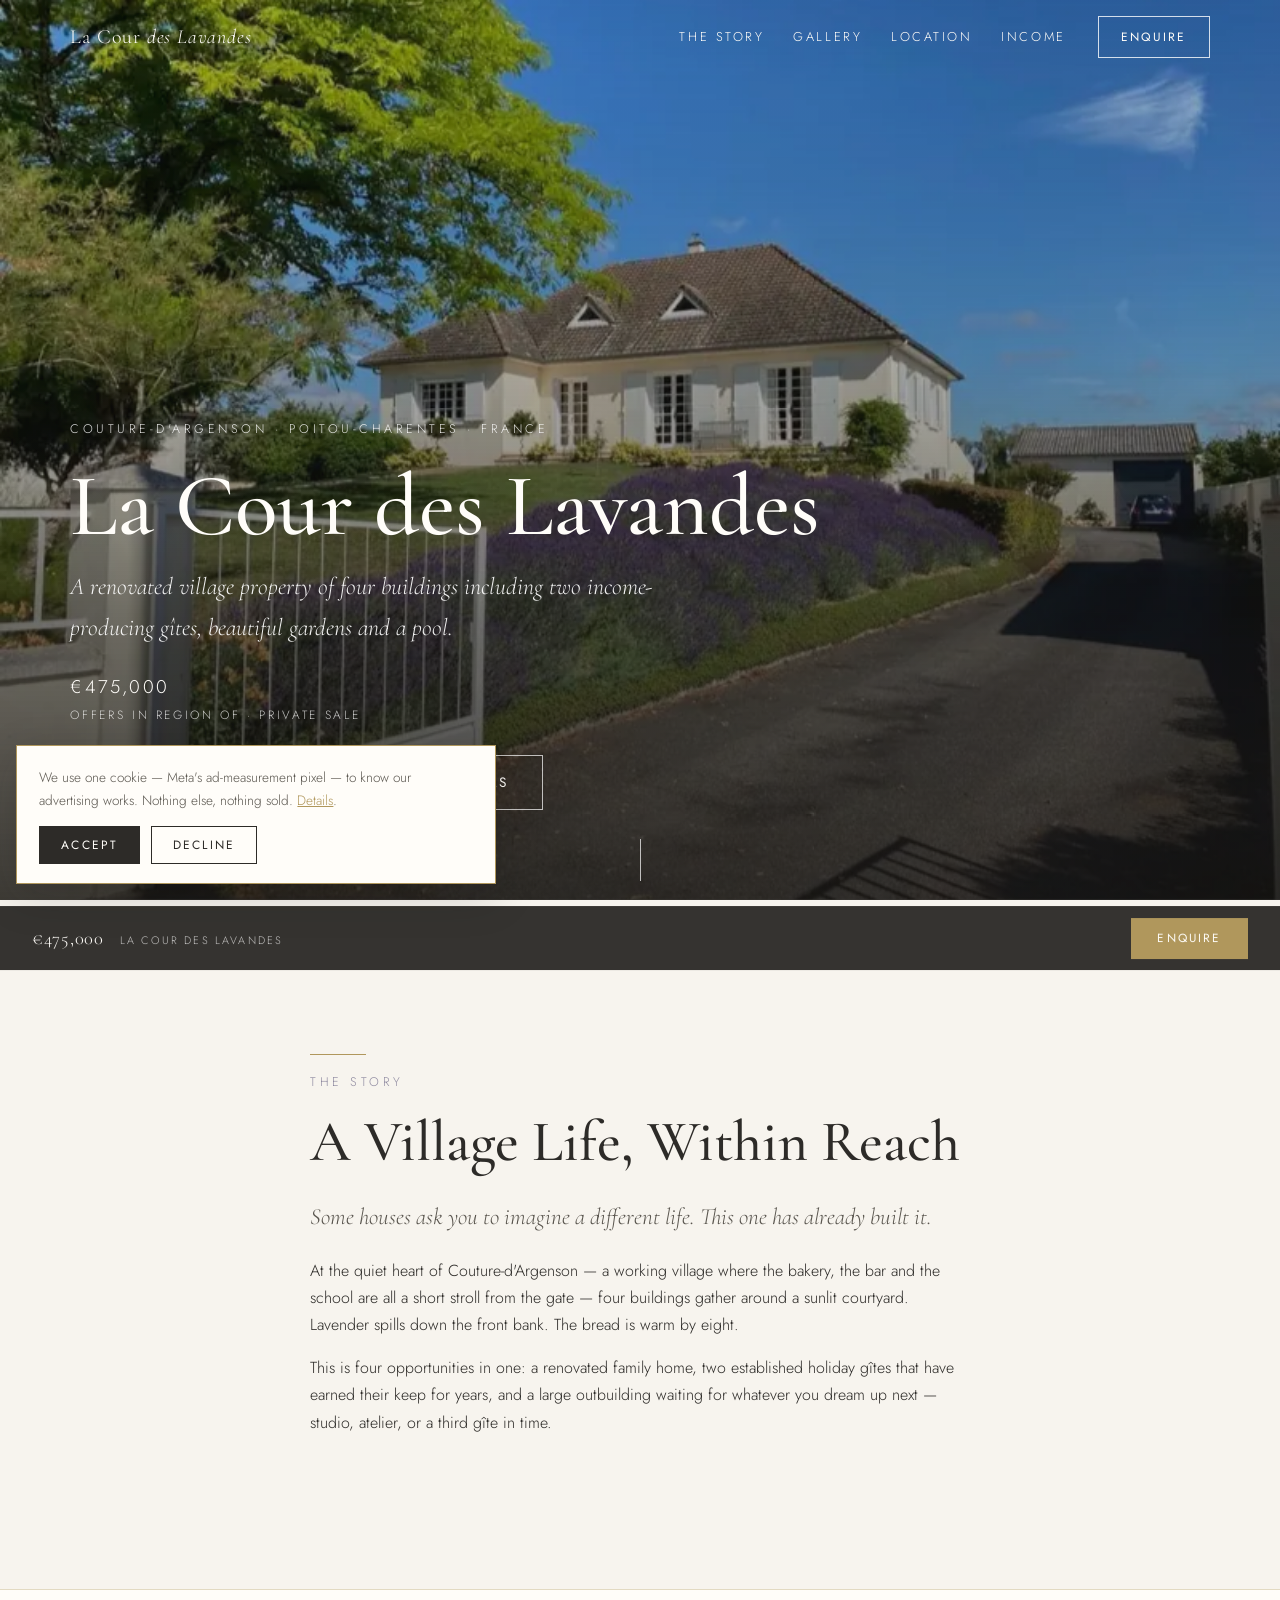
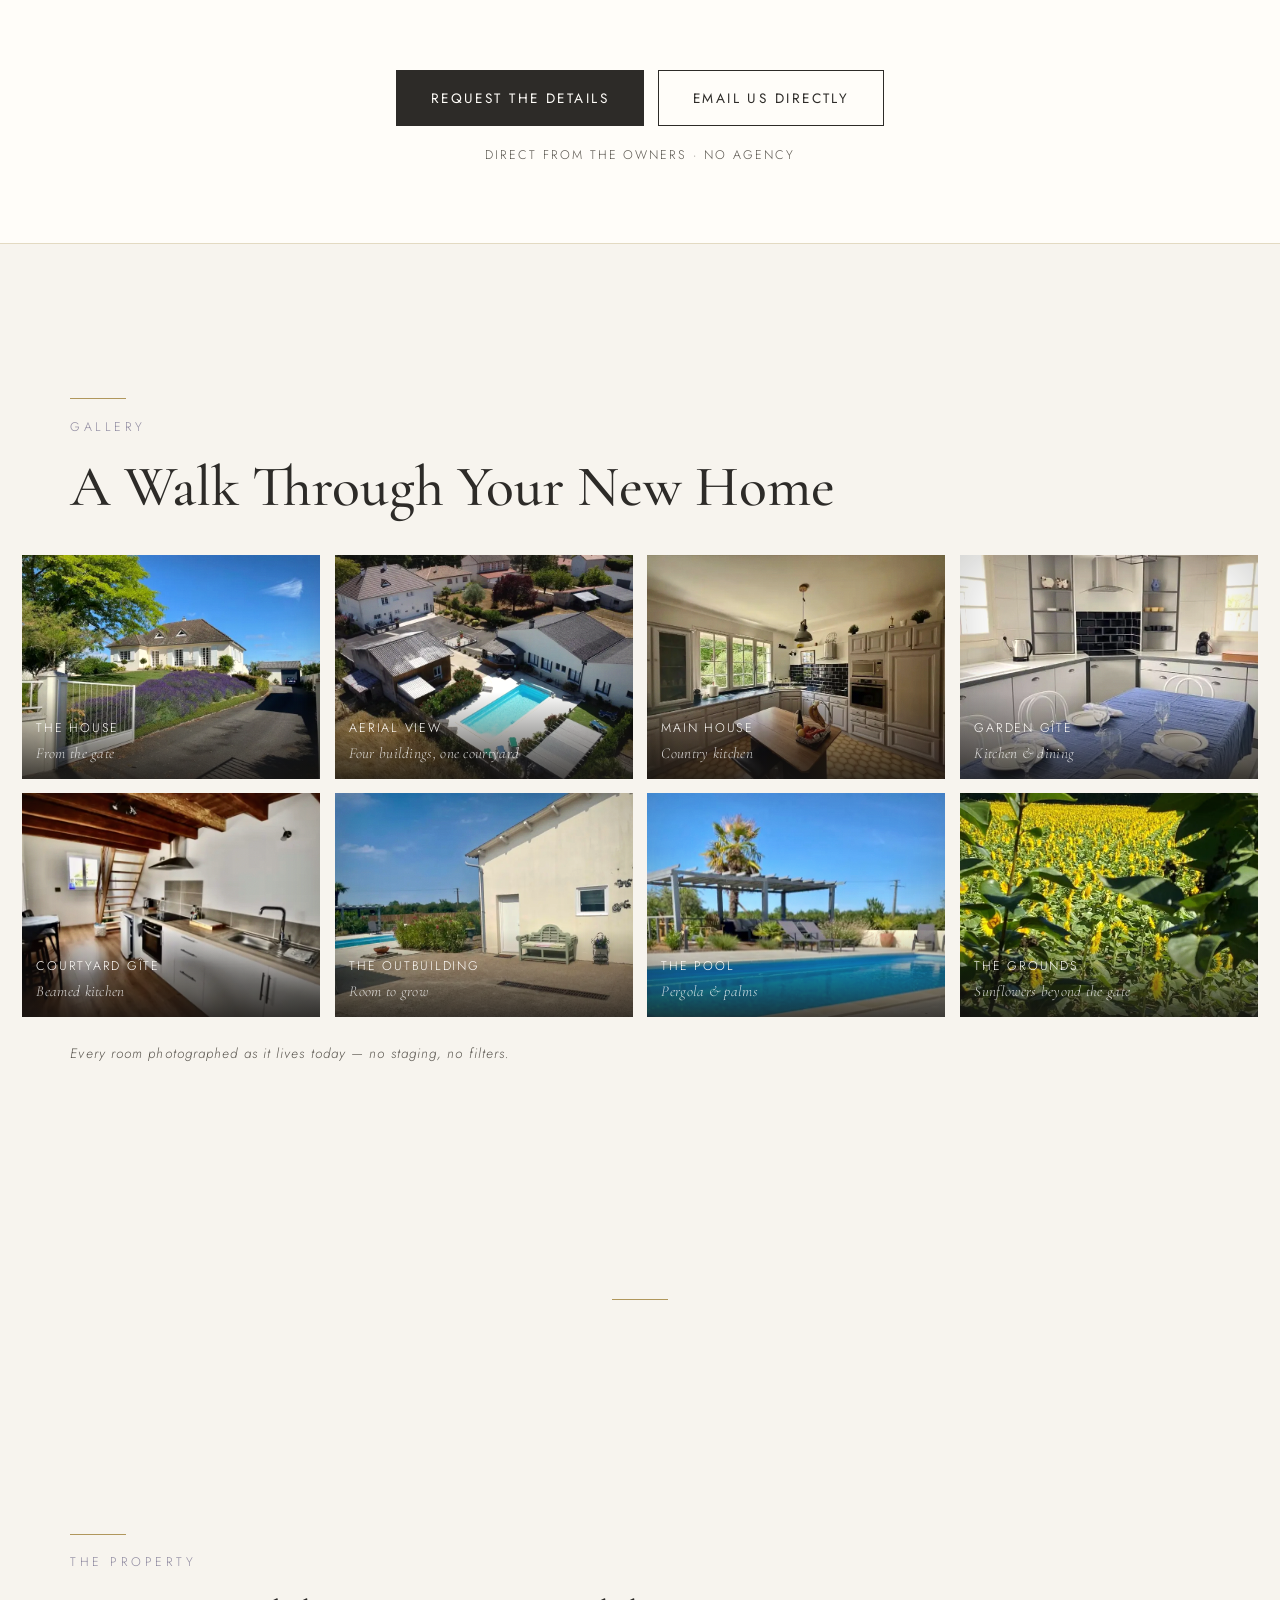
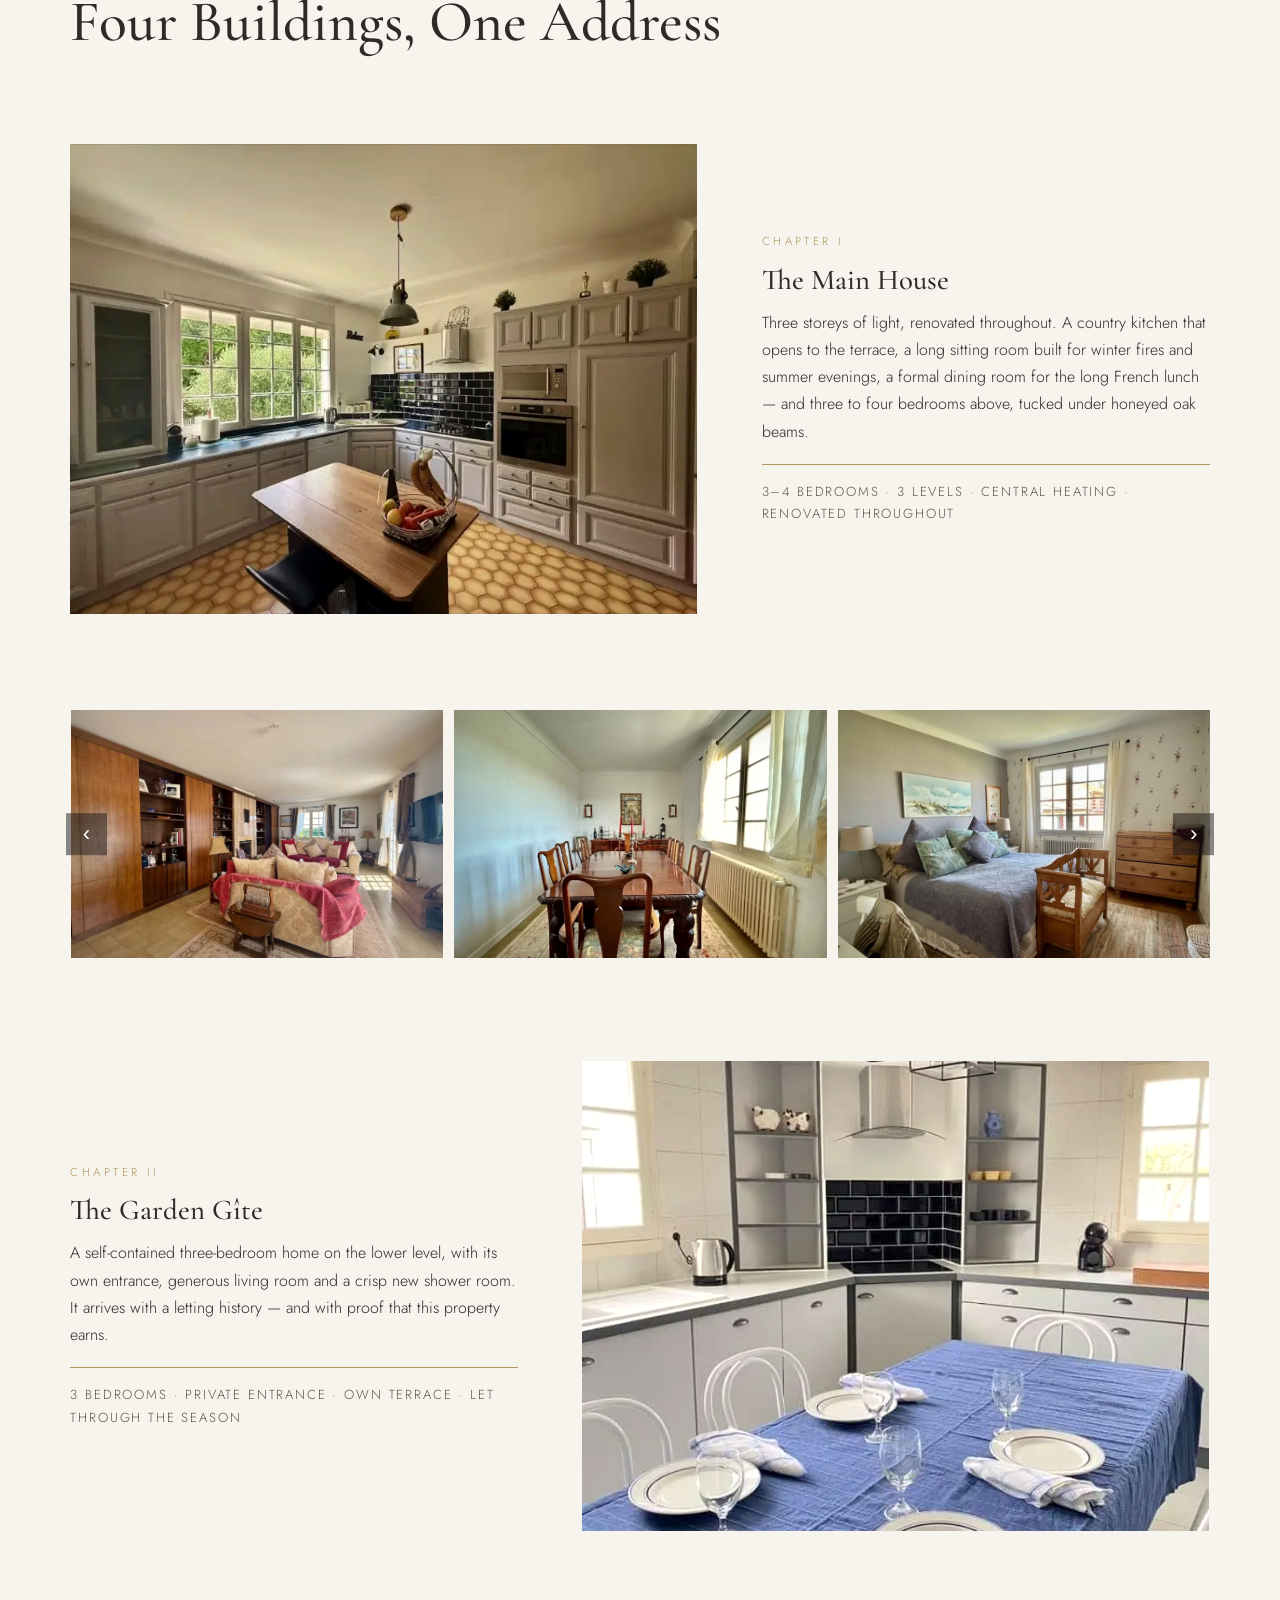
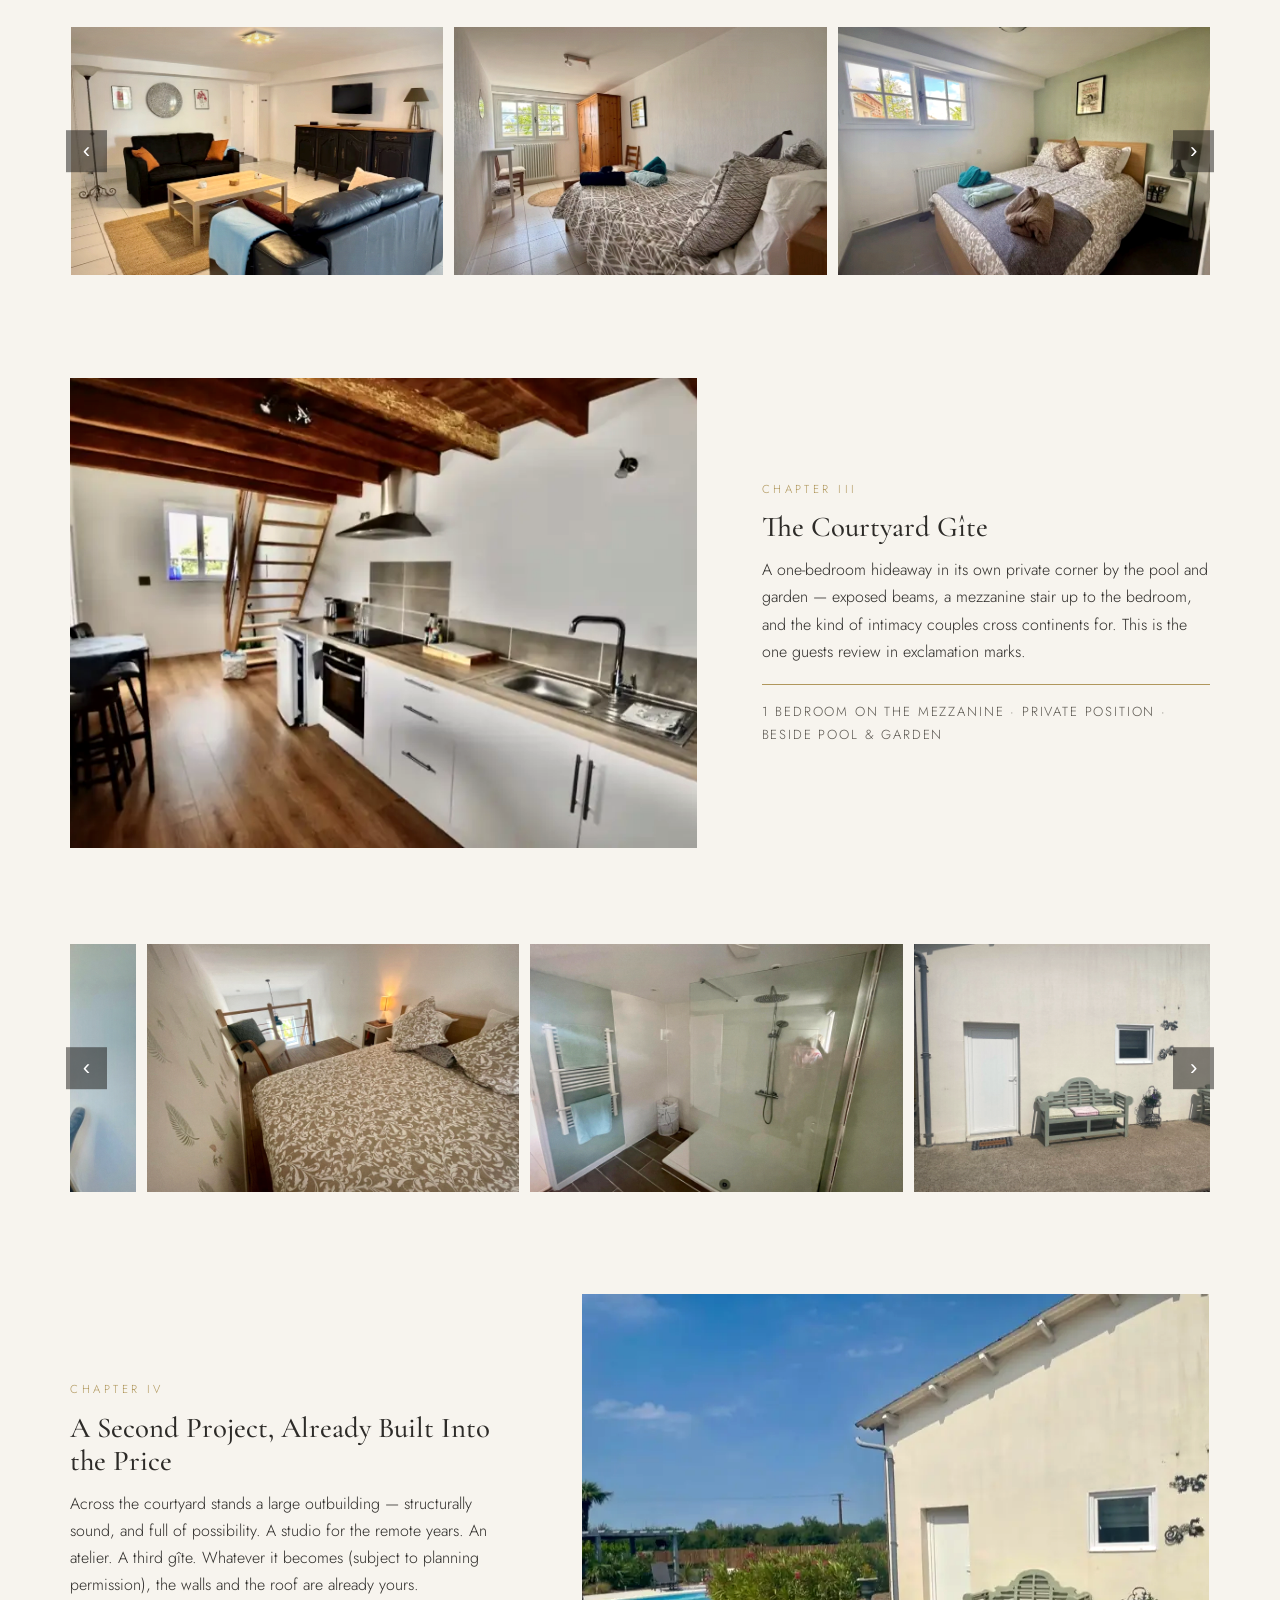
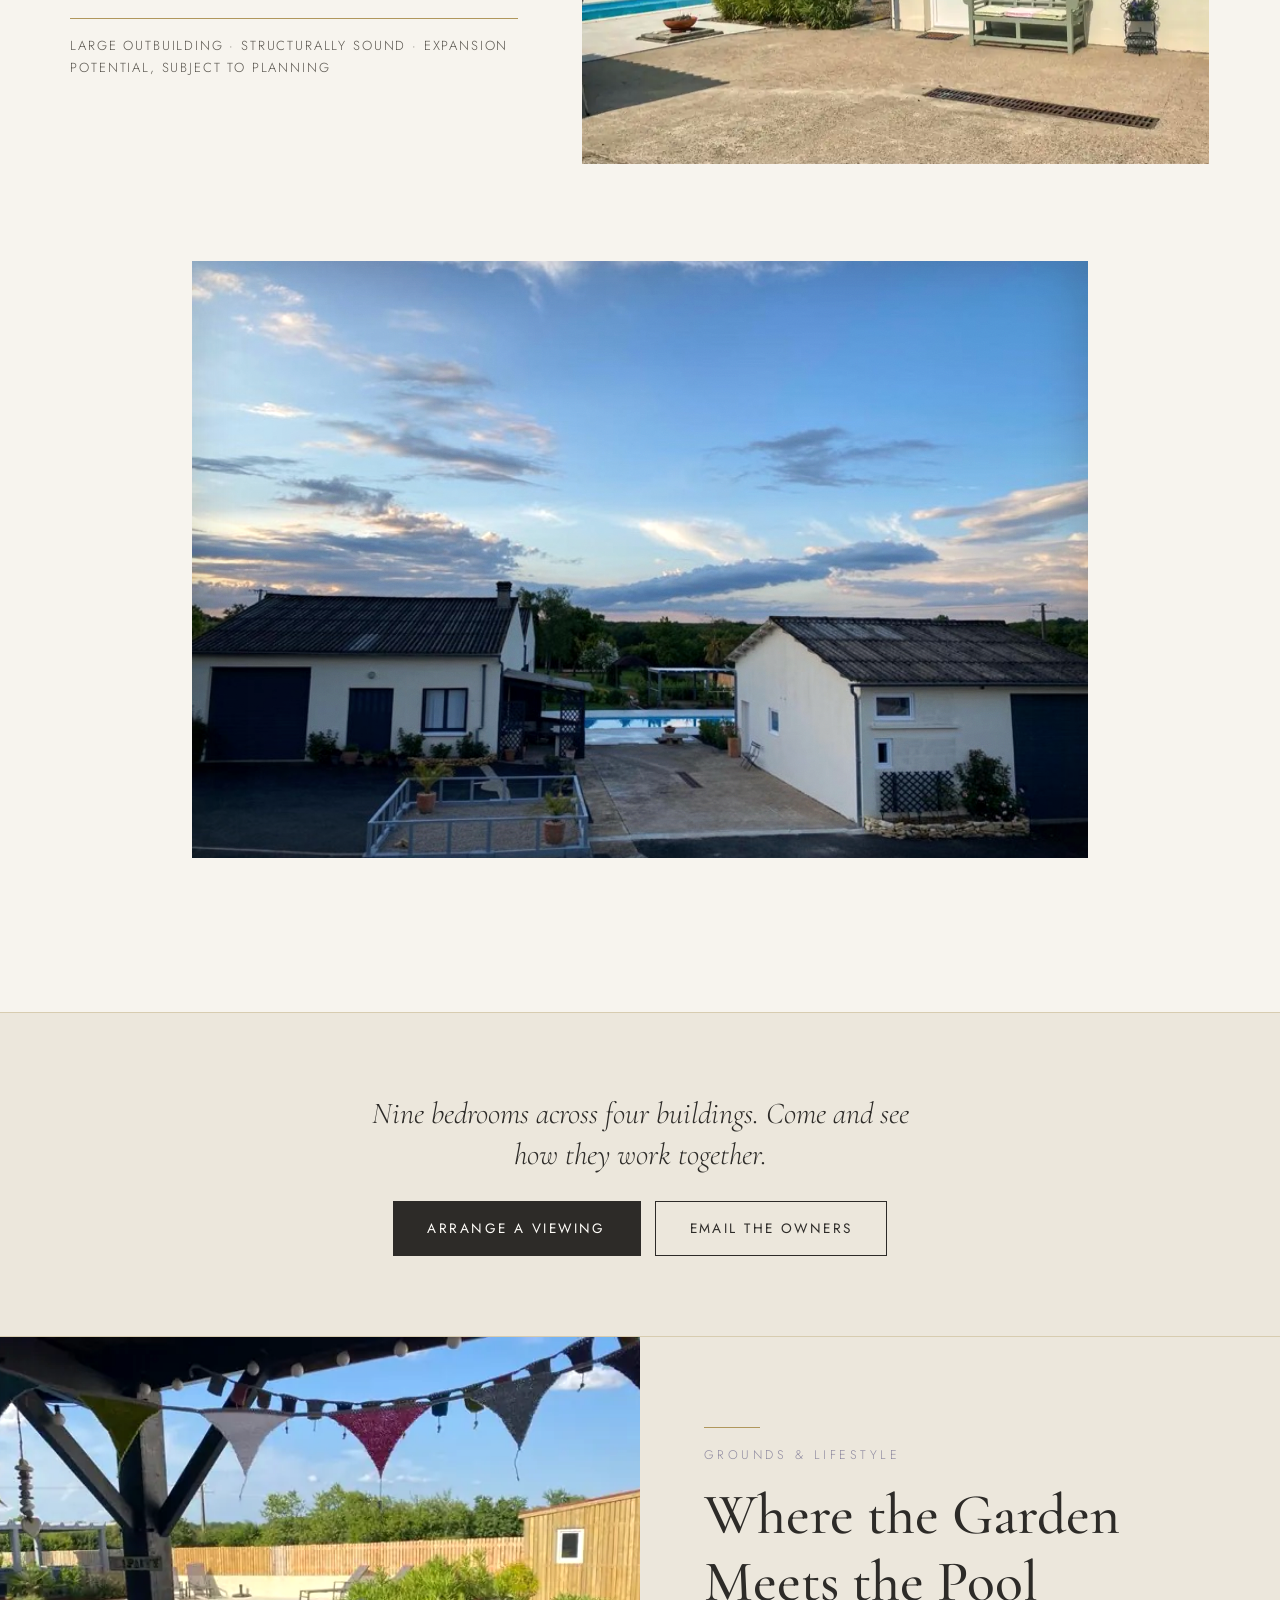
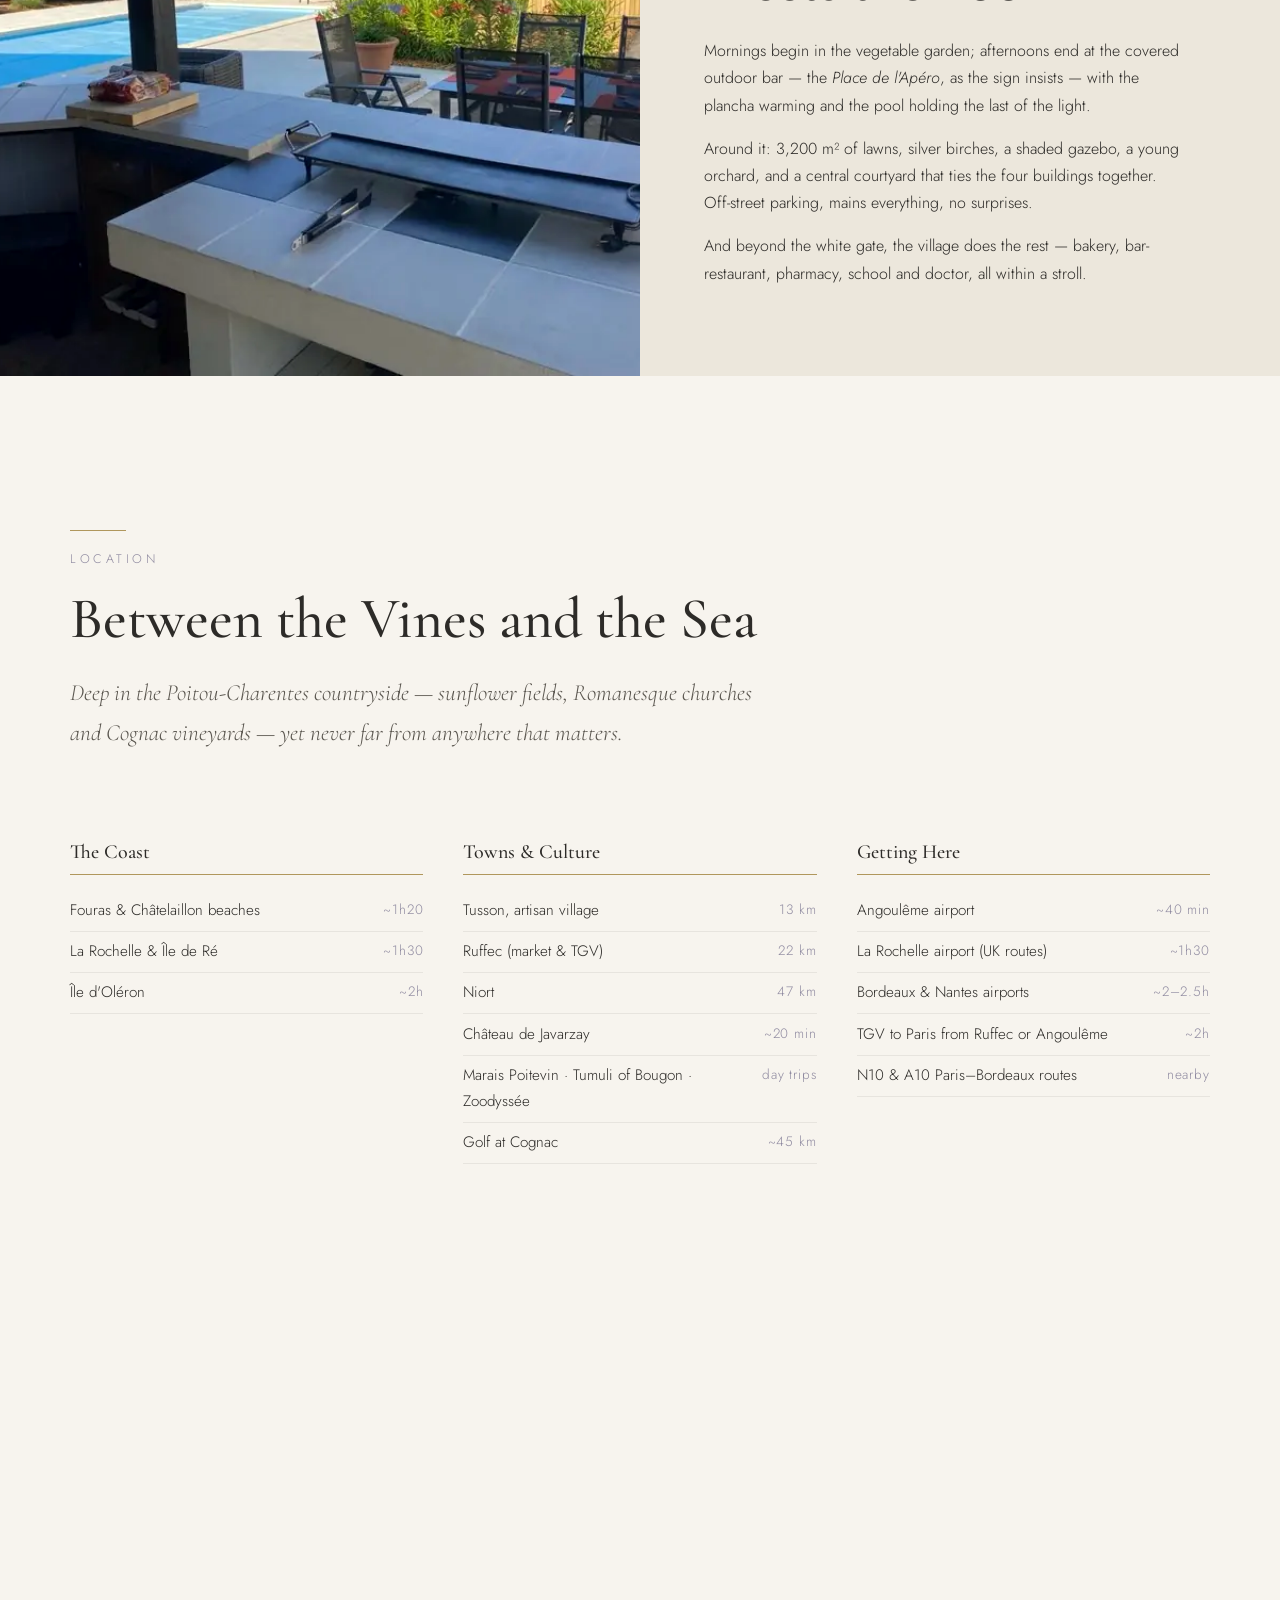
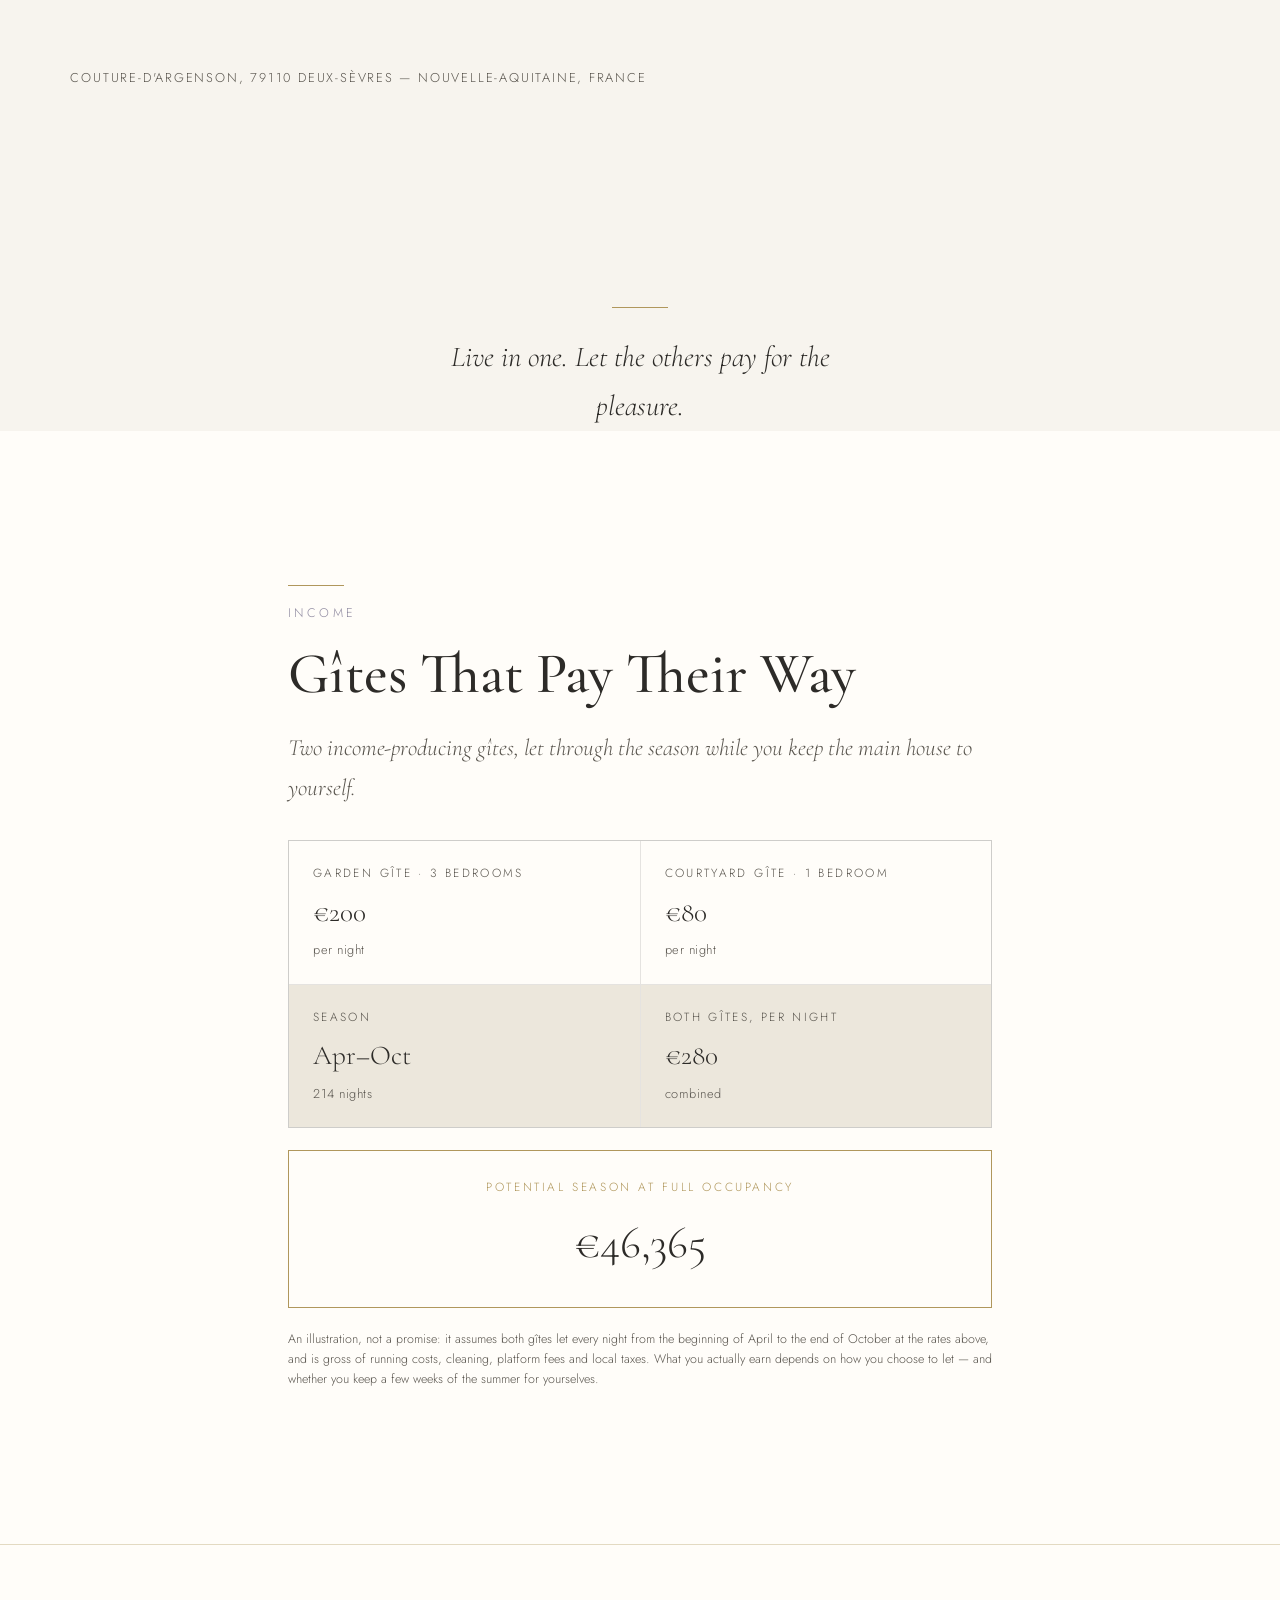
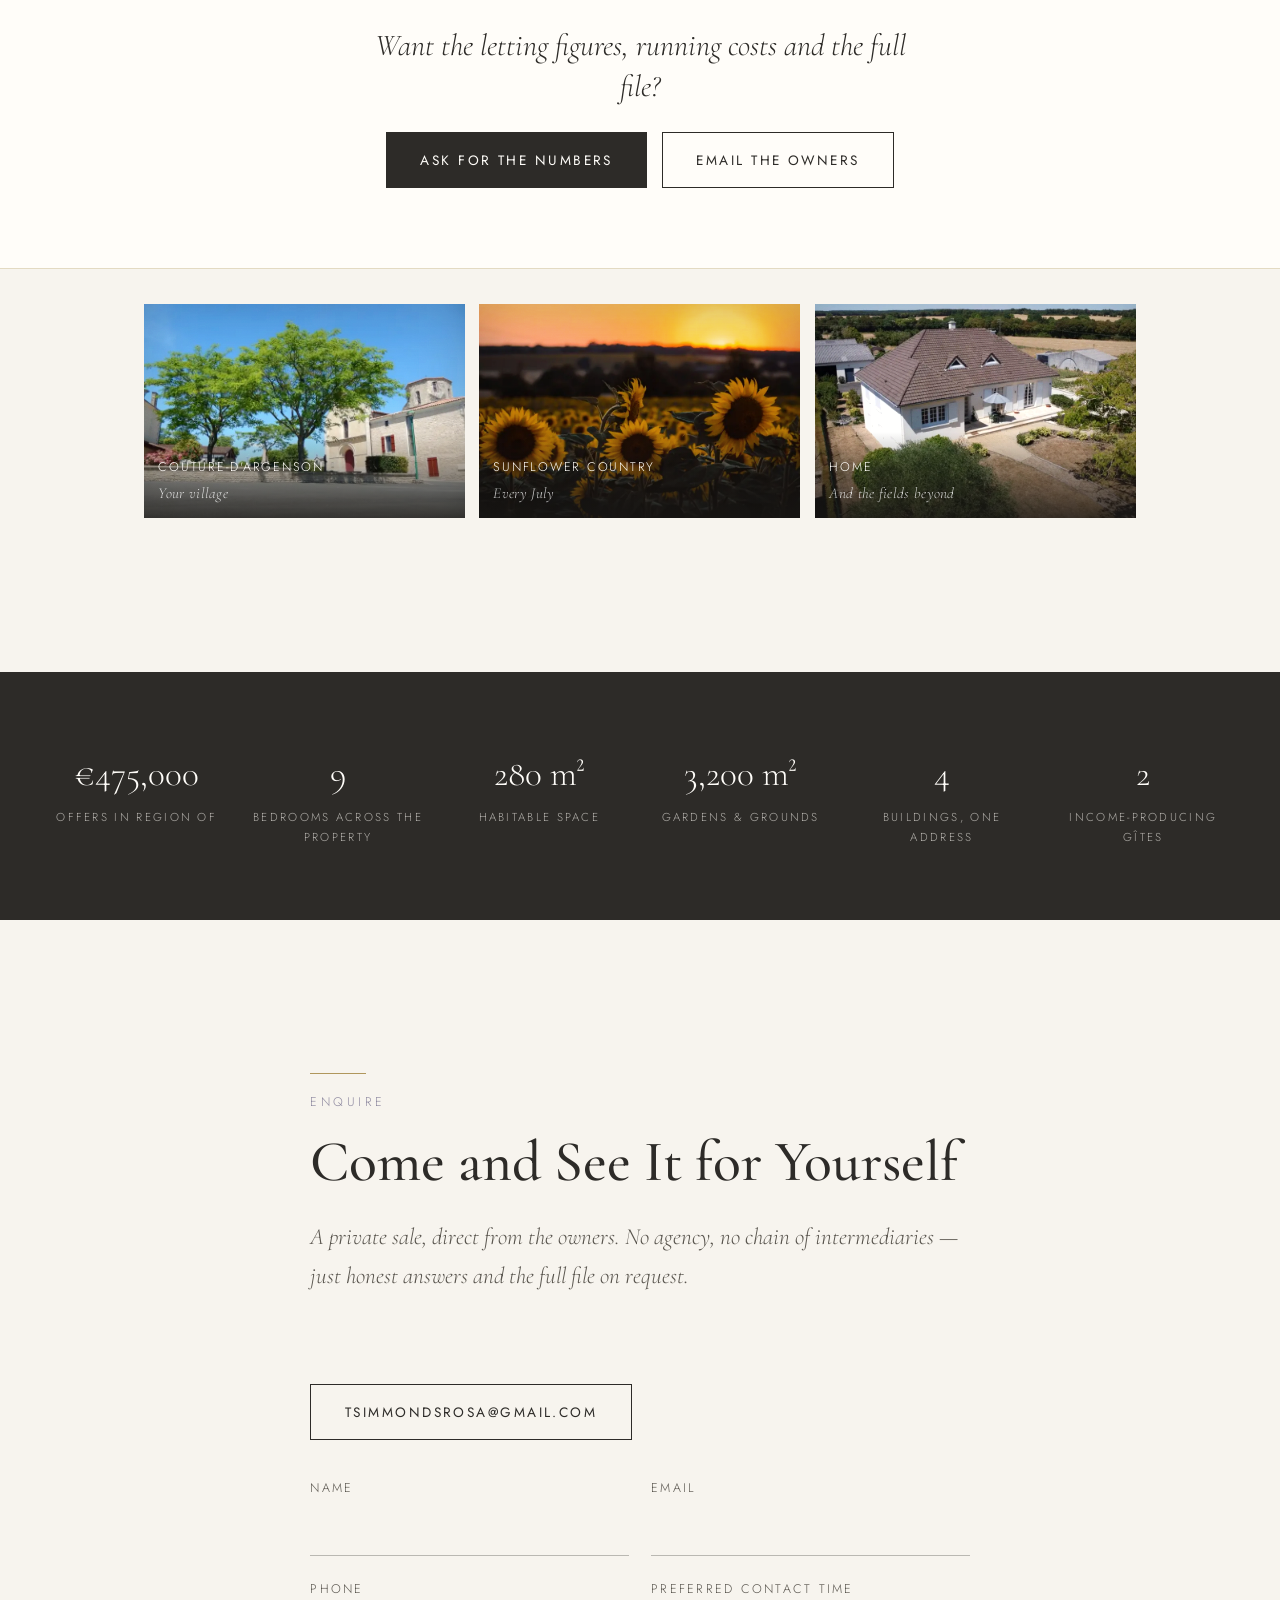
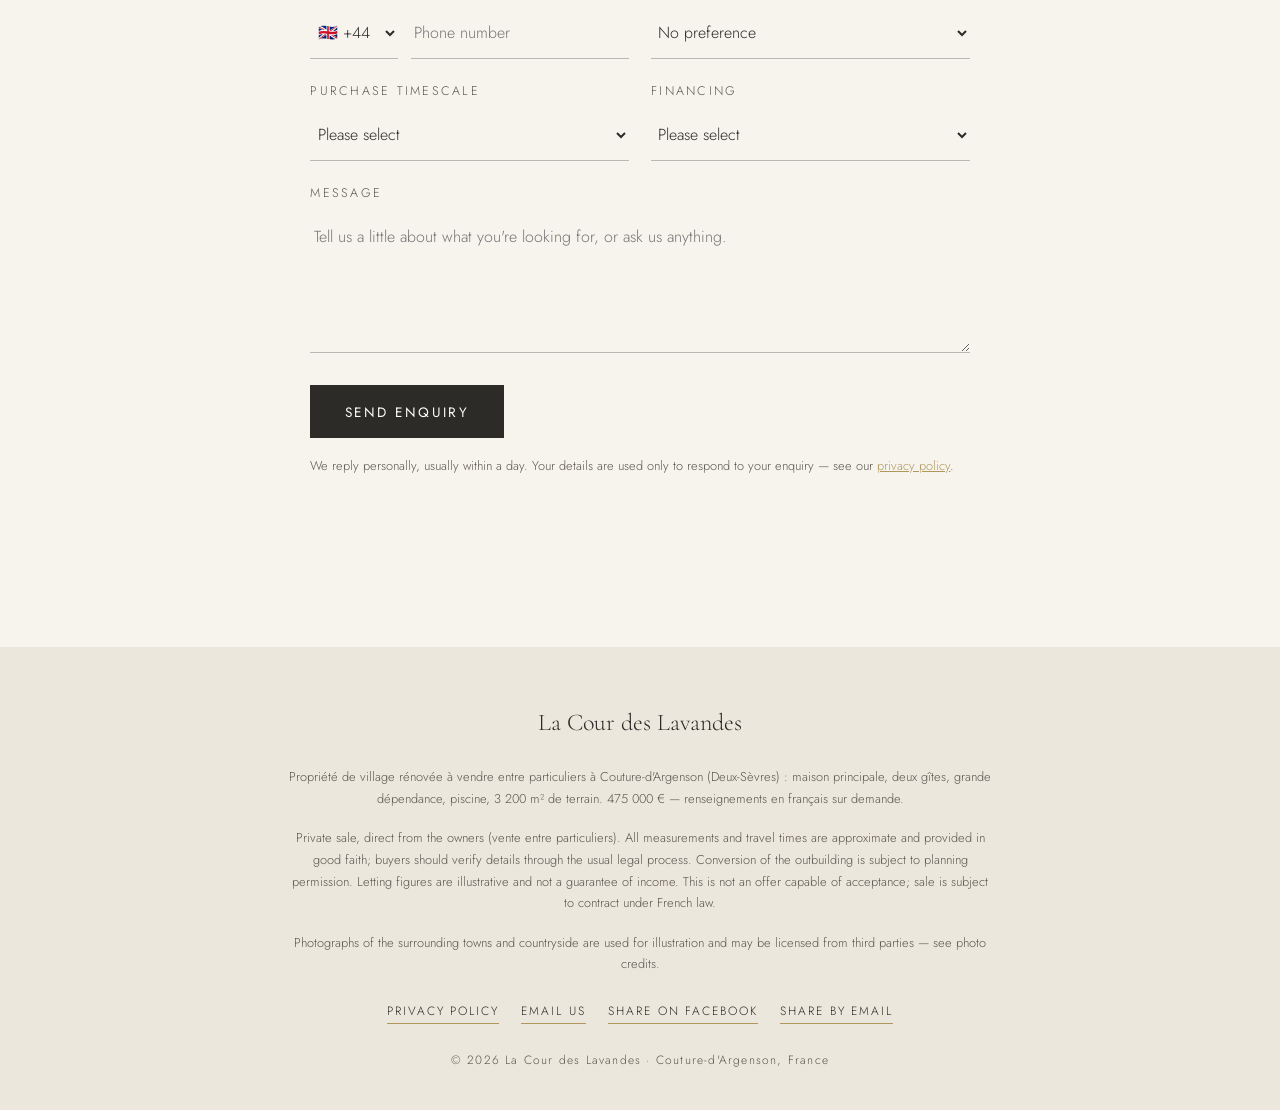
==== index.html @ 6d30f569 "Fix flip-chapter layout: place columns explicitly so image stays in the top row instead of dropping " ====
<!DOCTYPE html>
<html lang="en">
<head>
  <meta charset="UTF-8">
  <meta name="viewport" content="width=device-width, initial-scale=1.0">

  <!-- Primary SEO -->
  <title>French Village Property for Sale — 9-Bed Gîte Complex, Pool &amp; Income Potential | Couture-d'Argenson, Poitou-Charentes</title>
  <meta name="description" content="A renovated French village property for sale in Couture-d'Argenson, Deux-Sèvres: main house, two income-producing gîtes, large outbuilding, pool and 3,200m² of gardens. €475,000, private sale. A second home in Nouvelle-Aquitaine that pays for itself.">
  <meta name="description" lang="fr" content="Propriété de village rénovée à vendre à Couture-d'Argenson (79) : maison principale, deux gîtes avec revenus locatifs, grande dépendance, piscine et 3 200 m² de jardins. 475 000 €, vente entre particuliers.">
  <link rel="canonical" href="https://la-cour-des-lavandes.vercel.app/">
  <link rel="alternate" hreflang="en" href="https://la-cour-des-lavandes.vercel.app/">
  <meta name="robots" content="index, follow">

  <!-- Open Graph (Meta ads link previews) -->
  <meta property="og:type" content="website">
  <meta property="og:site_name" content="La Cour des Lavandes">
  <meta property="og:title" content="A French Village Property With Two Gîtes, a Pool — and Room to Grow">
  <meta property="og:description" content="Four buildings, nine bedrooms, beautiful gardens and two income-producing gîtes, an hour from the Atlantic coast. €475,000, private sale.">
  <meta property="og:image" content="https://la-cour-des-lavandes.vercel.app/images/hero-house-lavender-800.jpg">
  <meta property="og:image:width" content="800">
  <meta property="og:image:height" content="600">
  <meta property="og:url" content="https://la-cour-des-lavandes.vercel.app/">
  <meta property="og:locale" content="en_GB">
  <meta property="og:locale:alternate" content="fr_FR">

  <!-- Twitter Card -->
  <meta name="twitter:card" content="summary_large_image">
  <meta name="twitter:title" content="A French Village Property With Two Gîtes, a Pool — and Room to Grow">
  <meta name="twitter:description" content="Four buildings, nine bedrooms, beautiful gardens and two income-producing gîtes, an hour from the Atlantic coast. €475,000, private sale.">
  <meta name="twitter:image" content="https://la-cour-des-lavandes.vercel.app/images/hero-house-lavender-800.jpg">

  <!-- Fonts: preconnect + swap to avoid render blocking -->
  <link rel="preconnect" href="https://fonts.googleapis.com">
  <link rel="preconnect" href="https://fonts.gstatic.com" crossorigin>
  <link href="https://fonts.googleapis.com/css2?family=Cormorant+Garamond:ital,wght@0,400;0,500;0,600;1,400&family=Jost:wght@300;400;500&display=swap" rel="stylesheet">

  <!-- LCP: preload the hero image -->
  <link rel="preload" as="image" href="images/hero-house-lavender-800.jpg" imagesrcset="images/hero-house-lavender-800.jpg 800w" imagesizes="100vw" fetchpriority="high">

  <link rel="stylesheet" href="css/styles.css?v=202608022100">
  <link rel="icon" href="images/favicon.png" type="image/png">

  <!-- Structured data -->
  <script type="application/ld+json">
  {
    "@context": "https://schema.org",
    "@graph": [
      {
        "@type": "RealEstateListing",
        "name": "La Cour des Lavandes — Village Property with Two Gîtes, Couture-d'Argenson",
        "url": "https://la-cour-des-lavandes.vercel.app/",
        "datePosted": "2026-08-01",
        "image": [
          "https://la-cour-des-lavandes.vercel.app/images/hero-house-lavender-800.jpg",
          "https://la-cour-des-lavandes.vercel.app/images/pool-summer-kitchen-800.jpg",
          "https://la-cour-des-lavandes.vercel.app/images/garden-gazebo-1600.jpg"
        ],
        "about": {
          "@type": "Residence",
          "name": "La Cour des Lavandes",
          "numberOfRooms": 9,
          "floorSize": { "@type": "QuantitativeValue", "value": 280, "unitCode": "MTK" },
          "lotSize": { "@type": "QuantitativeValue", "value": 3200, "unitCode": "MTK" },
          "amenityFeature": [
            { "@type": "LocationFeatureSpecification", "name": "In-ground swimming pool", "value": true },
            { "@type": "LocationFeatureSpecification", "name": "Two income-producing gîtes", "value": true },
            { "@type": "LocationFeatureSpecification", "name": "Large outbuilding with expansion potential", "value": true },
            { "@type": "LocationFeatureSpecification", "name": "Outdoor summer kitchen and covered pergola", "value": true }
          ],
          "address": {
            "@type": "PostalAddress",
            "addressLocality": "Couture-d'Argenson",
            "postalCode": "79110",
            "addressRegion": "Nouvelle-Aquitaine",
            "addressCountry": "FR"
          }
        }
      },
      {
        "@type": "Product",
        "name": "French village property with two gîtes and pool, Couture-d'Argenson",
        "description": "Renovated four-building property: main house, 3-bed gîte, 1-bed gîte and a large outbuilding on 3,200m² with a pool. Private sale.",
        "image": "https://la-cour-des-lavandes.vercel.app/images/hero-house-lavender-800.jpg",
        "offers": {
          "@type": "Offer",
          "price": "475000",
          "priceCurrency": "EUR",
          "availability": "https://schema.org/InStock",
          "url": "https://la-cour-des-lavandes.vercel.app/",
          "seller": { "@type": "Person", "name": "Private Owner" }
        }
      }
    ]
  }
  </script>
</head>
<body>

  <!-- ============ NAV ============ -->
  <header class="nav" id="top">
    <div class="nav-inner">
      <a class="nav-brand" href="#top">La Cour <span>des Lavandes</span></a>
      <nav class="nav-links" id="navLinks" aria-label="Sections">
        <a href="#story">The Story</a>
        <a href="#gallery">Gallery</a>
        <a href="#location">Location</a>
        <a href="#income">Income</a>
      </nav>
      <a class="btn btn-outline nav-cta" href="#enquire">Enquire</a>
      <button class="nav-toggle" id="navToggle" aria-label="Menu" aria-expanded="false" aria-controls="navLinks">
        <span></span><span></span><span></span>
      </button>
    </div>
  </header>

  <!-- Sticky mini price / CTA bar -->
  <div class="pricebar" id="pricebar" aria-hidden="true">
    <p class="pricebar-price">€475,000 <span>La Cour des Lavandes</span></p>
    <a class="btn btn-solid" href="#enquire">Enquire</a>
  </div>

  <main>

  <!-- ============ 1. HERO ============ -->
  <section class="hero">
    <picture class="hero-media">
      <source type="image/webp" srcset="images/hero-house-lavender-800.webp 800w" sizes="100vw">
      <img src="images/hero-house-lavender-800.jpg"
           srcset="images/hero-house-lavender-800.jpg 800w"
           sizes="100vw" width="800" height="600" fetchpriority="high"
           alt="White stone French village house with pale blue shutters behind banks of flowering lavender in Couture-d'Argenson, Poitou-Charentes">
    </picture>
    <div class="hero-scrim" aria-hidden="true"></div>
    <div class="hero-content">
      <p class="eyebrow">Couture-d'Argenson · Poitou-Charentes · France</p>
      <h1>La Cour des Lavandes</h1>
      <p class="hero-hook">A renovated village property of four buildings including two income-producing gîtes, beautiful gardens and a pool.</p>
      <p class="hero-price">€475,000 <span>offers in region of · private sale</span></p>
      <div class="hero-ctas">
        <a class="btn btn-solid" href="#enquire">Make an Enquiry</a>
        <a class="btn btn-ghost" href="mailto:tsimmondsrosa@gmail.com?subject=La%20Cour%20des%20Lavandes%20—%20enquiry" data-track="email">Email the Owners</a>
      </div>
    </div>
    <a class="hero-scroll" href="#story" aria-label="Scroll to the story"><span></span></a>
  </section>

  <!-- ============ 2. THE STORY ============ -->
  <section class="section section-narrow reveal" id="story">
    <p class="eyebrow gold-rule">The Story</p>
    <h2>A Village Life, Within Reach</h2>
    <p class="lede">Some houses ask you to imagine a different life. This one has already built it.</p>
    <p>At the quiet heart of Couture-d'Argenson — a working village where the bakery, the bar and the school are all a short stroll from the gate — four buildings gather around a sunlit courtyard. Lavender spills down the front bank. The bread is warm by eight.</p>
    <p>This is four opportunities in one: a renovated family home, two established holiday gîtes that have earned their keep for years, and a large outbuilding waiting for whatever you dream up next — studio, atelier, or a third gîte in time.</p>
  </section>

  <!-- ============ CTA ============ -->
  <aside class="cta-band reveal">
    <div class="cta-actions">
      <a class="btn btn-solid" href="#enquire">Request the Details</a>
      <a class="btn btn-ghost-dark" href="mailto:tsimmondsrosa@gmail.com?subject=La%20Cour%20des%20Lavandes%20—%20enquiry" data-track="email">Email Us Directly</a>
    </div>
    <p class="cta-note">Direct from the owners · no agency</p>
  </aside>

  <!-- ============ 3. GALLERY ============ -->
  <section class="section section-wide reveal" id="gallery">
    <p class="eyebrow gold-rule">Gallery</p>
    <h2>A Walk Through Your New Home</h2>
    <div class="gallery-grid">
      <figure class="g-item">
        <a href="images/hero-house-lavender-800.jpg" data-lightbox><picture data-auto><source type="image/webp" srcset="images/hero-house-lavender-800.webp"><img src="images/hero-house-lavender-800.jpg" loading="lazy" width="800" height="600" alt="The main house of the French village property for sale, behind a bank of flowering lavender"></picture></a>
        <figcaption>The House<em>From the gate</em></figcaption>
      </figure>
      <figure class="g-item">
        <a href="images/aerial-property-800.jpg" data-lightbox><picture data-auto><source type="image/webp" srcset="images/aerial-property-800.webp"><img src="images/aerial-property-800.jpg" loading="lazy" width="800" height="600" alt="Aerial view over the whole property showing the pool, courtyard and four buildings"></picture></a>
        <figcaption>Aerial View<em>Four buildings, one courtyard</em></figcaption>
      </figure>
      <figure class="g-item">
        <a href="images/main-house-kitchen-1600.jpg" data-lightbox><picture data-auto><source type="image/webp" srcset="images/main-house-kitchen-800.webp"><img src="images/main-house-kitchen-800.jpg" loading="lazy" width="800" height="600" alt="The country kitchen of the three-storey main house, with hexagonal terracotta floor tiles"></picture></a>
        <figcaption>Main House<em>Country kitchen</em></figcaption>
      </figure>
      <figure class="g-item">
        <a href="images/garden-gite-kitchen-800.jpg" data-lightbox><picture data-auto><source type="image/webp" srcset="images/garden-gite-kitchen-800.webp"><img src="images/garden-gite-kitchen-800.jpg" loading="lazy" width="800" height="600" alt="Garden gîte kitchen and dining area with the table laid"></picture></a>
        <figcaption>Garden Gîte<em>Kitchen &amp; dining</em></figcaption>
      </figure>
      <figure class="g-item">
        <a href="images/courtyard-gite-kitchen-1600.jpg" data-lightbox><picture data-auto><source type="image/webp" srcset="images/courtyard-gite-kitchen-800.webp"><img src="images/courtyard-gite-kitchen-800.jpg" loading="lazy" width="800" height="600" alt="Courtyard gîte kitchen with exposed oak beams and open mezzanine staircase"></picture></a>
        <figcaption>Courtyard Gîte<em>Beamed kitchen</em></figcaption>
      </figure>
      <figure class="g-item">
        <a href="images/outbuilding-exterior-1600.jpg" data-lightbox><picture data-auto><source type="image/webp" srcset="images/outbuilding-exterior-800.webp"><img src="images/outbuilding-exterior-800.jpg" loading="lazy" width="800" height="600" alt="The large outbuilding on the property, structurally sound with conversion potential"></picture></a>
        <figcaption>The Outbuilding<em>Room to grow</em></figcaption>
      </figure>
      <figure class="g-item">
        <a href="images/pool-wide-800.jpg" data-lightbox><picture data-auto><source type="image/webp" srcset="images/pool-wide-800.webp"><img src="images/pool-wide-800.jpg" loading="lazy" width="800" height="600" alt="The swimming pool with its pergola and palm at the French property for sale"></picture></a>
        <figcaption>The Pool<em>Pergola &amp; palms</em></figcaption>
      </figure>
      <figure class="g-item">
        <a href="images/sunflower-field-800.jpg" data-lightbox><picture data-auto><source type="image/webp" srcset="images/sunflower-field-800.webp"><img src="images/sunflower-field-800.jpg" loading="lazy" width="800" height="600" alt="A field of sunflowers in the countryside around Couture-d'Argenson"></picture></a>
        <figcaption>The Grounds<em>Sunflowers beyond the gate</em></figcaption>
      </figure>
        </div>
    <p class="gallery-note">Every room photographed as it lives today — no staging, no filters.</p>
  </section>

  <hr class="rule-brass" aria-hidden="true">

  <!-- ============ 4. THE PROPERTY — CHAPTERS ============ -->
  <section class="section section-wide" id="property">
    <div class="section-head reveal">
      <p class="eyebrow gold-rule">The Property</p>
      <h2>Four Buildings, One Address</h2>
    </div>

    <article class="chapter reveal">
      <div class="chapter-media">
        <picture data-auto><source type="image/webp" srcset="images/main-house-kitchen-800.webp"><img src="images/main-house-kitchen-800.jpg" loading="lazy" width="800" height="599" alt="The country kitchen of the three-storey main house, with hexagonal terracotta floor tiles and garden windows"></picture>
      </div>
      <div class="chapter-text">
        <p class="chapter-num">Chapter I</p>
        <h3>The Main House</h3>
        <p>Three storeys of light, renovated throughout. A country kitchen that opens to the terrace, a long sitting room built for winter fires and summer evenings, a formal dining room for the long French lunch — and three to four bedrooms above, tucked under honeyed oak beams.</p>
        <p class="chapter-facts">3–4 bedrooms · 3 levels · central heating · renovated throughout</p>
      </div>
      <div class="chapter-gallery">
        <a href="images/main-house-exterior-800.jpg" data-lightbox><picture data-auto><source type="image/webp" srcset="images/main-house-exterior-800.webp"><img src="images/main-house-exterior-800.jpg" loading="lazy" width="800" height="600" alt="The main house across the lawn with wisteria in flower"></picture></a>
        <a href="images/main-house-living-room-1600.jpg" data-lightbox><picture data-auto><source type="image/webp" srcset="images/main-house-living-room-800.webp"><img src="images/main-house-living-room-800.jpg" loading="lazy" width="800" height="593" alt="Main house living room with panelled walls and fireplace"></picture></a>
        <a href="images/main-house-dining-room-1600.jpg" data-lightbox><picture data-auto><source type="image/webp" srcset="images/main-house-dining-room-800.webp"><img src="images/main-house-dining-room-800.jpg" loading="lazy" width="800" height="601" alt="Main house formal dining room with mahogany table"></picture></a>
        <a href="images/main-house-master-1600.jpg" data-lightbox><picture data-auto><source type="image/webp" srcset="images/main-house-master-800.webp"><img src="images/main-house-master-800.jpg" loading="lazy" width="800" height="592" alt="Main house master bedroom in soft blues with a pine chest"></picture></a>
        <a href="images/main-house-bedroom-2-1600.jpg" data-lightbox><picture data-auto><source type="image/webp" srcset="images/main-house-bedroom-2-800.webp"><img src="images/main-house-bedroom-2-800.jpg" loading="lazy" width="800" height="597" alt="Second main-house bedroom with wooden floors and long garden views"></picture></a>
        <a href="images/main-house-attic-bedroom-1600.jpg" data-lightbox><picture data-auto><source type="image/webp" srcset="images/main-house-attic-bedroom-800.webp"><img src="images/main-house-attic-bedroom-800.jpg" loading="lazy" width="800" height="596" alt="Main house attic bedroom with a canopy over the iron bedstead"></picture></a>
        <a href="images/main-house-attic-landing-1600.jpg" data-lightbox><picture data-auto><source type="image/webp" srcset="images/main-house-attic-landing-800.webp"><img src="images/main-house-attic-landing-800.jpg" loading="lazy" width="800" height="594" alt="Attic landing under exposed beams with a reading corner"></picture></a>
      </div>
    </article>

    <article class="chapter chapter-flip reveal">
      <div class="chapter-media">
        <picture data-auto><source type="image/webp" srcset="images/garden-gite-kitchen-800.webp"><img src="images/garden-gite-kitchen-800.jpg" loading="lazy" width="720" height="960" alt="Kitchen and dining area of the three-bedroom garden gîte, table laid for guests"></picture>
      </div>
      <div class="chapter-text">
        <p class="chapter-num">Chapter II</p>
        <h3>The Garden Gîte</h3>
        <p>A self-contained three-bedroom home on the lower level, with its own entrance, generous living room and a crisp new shower room. It arrives with a letting history — and with proof that this property earns.</p>
        <p class="chapter-facts">3 bedrooms · private entrance · own terrace · let through the season</p>
      </div>
      <div class="chapter-gallery">
        <a href="images/garden-gite-living-room-1600.jpg" data-lightbox><picture data-auto><source type="image/webp" srcset="images/garden-gite-living-room-800.webp"><img src="images/garden-gite-living-room-800.jpg" loading="lazy" width="800" height="535" alt="Garden gîte living room with leather sofas and antique sideboard"></picture></a>
        <a href="images/garden-gite-living-2-1600.jpg" data-lightbox><picture data-auto><source type="image/webp" srcset="images/garden-gite-living-2-800.webp"><img src="images/garden-gite-living-2-800.jpg" loading="lazy" width="800" height="595" alt="A second view of the garden gîte living room"></picture></a>
        <a href="images/garden-gite-master-1600.jpg" data-lightbox><picture data-auto><source type="image/webp" srcset="images/garden-gite-master-800.webp"><img src="images/garden-gite-master-800.jpg" loading="lazy" width="800" height="609" alt="Garden gîte main bedroom with garden views"></picture></a>
        <a href="images/garden-gite-bedroom-2-1600.jpg" data-lightbox><picture data-auto><source type="image/webp" srcset="images/garden-gite-bedroom-2-800.webp"><img src="images/garden-gite-bedroom-2-800.jpg" loading="lazy" width="800" height="592" alt="Second bedroom of the garden gîte, made up with fresh towels"></picture></a>
        <a href="images/garden-gite-bedroom-3-1600.jpg" data-lightbox><picture data-auto><source type="image/webp" srcset="images/garden-gite-bedroom-3-800.webp"><img src="images/garden-gite-bedroom-3-800.jpg" loading="lazy" width="800" height="597" alt="Third bedroom of the garden gîte, made up for guests"></picture></a>
        <a href="images/garden-gite-bathroom-1600.jpg" data-lightbox><picture data-auto><source type="image/webp" srcset="images/garden-gite-bathroom-800.webp"><img src="images/garden-gite-bathroom-800.jpg" loading="lazy" width="800" height="540" alt="Garden gîte shower room with walk-in shower and basin"></picture></a>
        <a href="images/garden-gite-terrace-800.jpg" data-lightbox><picture data-auto><source type="image/webp" srcset="images/garden-gite-terrace-800.webp"><img src="images/garden-gite-terrace-800.jpg" loading="lazy" width="720" height="540" alt="The garden gîte's own terrace, set for dinner outdoors"></picture></a>
      </div>
    </article>

    <article class="chapter reveal">
      <div class="chapter-media">
        <picture data-auto><source type="image/webp" srcset="images/courtyard-gite-kitchen-800.webp"><img src="images/courtyard-gite-kitchen-800.jpg" loading="lazy" width="800" height="528" alt="Beamed open-plan interior of the one-bedroom courtyard gîte, with its mezzanine staircase"></picture>
      </div>
      <div class="chapter-text">
        <p class="chapter-num">Chapter III</p>
        <h3>The Courtyard Gîte</h3>
        <p>A one-bedroom hideaway in its own private corner by the pool and garden — exposed beams, a mezzanine stair up to the bedroom, and the kind of intimacy couples cross continents for. This is the one guests review in exclamation marks.</p>
        <p class="chapter-facts">1 bedroom on the mezzanine · private position · beside pool &amp; garden</p>
      </div>
      <div class="chapter-gallery">
        <a href="images/courtyard-gite-studio-800.jpg" data-lightbox><picture data-auto><source type="image/webp" srcset="images/courtyard-gite-studio-800.webp"><img src="images/courtyard-gite-studio-800.jpg" loading="lazy" width="800" height="1066" alt="Courtyard gîte studio looking up to the mezzanine"></picture></a>
        <a href="images/courtyard-gite-bedroom-1600.jpg" data-lightbox><picture data-auto><source type="image/webp" srcset="images/courtyard-gite-bedroom-800.webp"><img src="images/courtyard-gite-bedroom-800.jpg" loading="lazy" width="800" height="600" alt="The courtyard gîte's bedroom, tucked up the stairs on the mezzanine under the eaves"></picture></a>
        <a href="images/courtyard-gite-bathroom-1600.jpg" data-lightbox><picture data-auto><source type="image/webp" srcset="images/courtyard-gite-bathroom-800.webp"><img src="images/courtyard-gite-bathroom-800.jpg" loading="lazy" width="800" height="600" alt="Courtyard gîte walk-in shower room with glass screen and heated towel rail"></picture></a>
        <a href="images/courtyard-gite-exterior-1600.jpg" data-lightbox><picture data-auto><source type="image/webp" srcset="images/courtyard-gite-exterior-800.webp"><img src="images/courtyard-gite-exterior-800.jpg" loading="lazy" width="800" height="600" alt="The courtyard gîte seen from outside, with benches in the gravel courtyard"></picture></a>
      </div>
    </article>

    <article class="chapter chapter-flip reveal">
      <div class="chapter-media">
        <picture data-auto><source type="image/webp" srcset="images/outbuilding-exterior-800.webp"><img src="images/outbuilding-exterior-800.jpg" loading="lazy" width="800" height="581" alt="The large outbuilding on the property, structurally sound with conversion potential subject to planning"></picture>
      </div>
      <div class="chapter-text">
        <p class="chapter-num">Chapter IV</p>
        <h3>A Second Project, Already Built Into the Price</h3>
        <p>Across the courtyard stands a large outbuilding — structurally sound, and full of possibility. A studio for the remote years. An atelier. A third gîte. Whatever it becomes (subject to planning permission), the walls and the roof are already yours.</p>
        <p class="chapter-facts">Large outbuilding · structurally sound · expansion potential, subject to planning</p>
      </div>
      <div class="chapter-gallery">
        <a href="images/courtyard-800.jpg" data-lightbox><picture data-auto><source type="image/webp" srcset="images/courtyard-800.webp"><img src="images/courtyard-800.jpg" loading="lazy" width="800" height="600" alt="Courtyard, outbuildings and off-street parking under a wide Charente sky"></picture></a>
      </div>
    </article>
  </section>

  <!-- ============ CTA ============ -->
  <aside class="cta-band on-stone reveal">
    <p>Nine bedrooms across four buildings. Come and see how they work together.</p>
    <div class="cta-actions">
      <a class="btn btn-solid" href="#enquire">Arrange a Viewing</a>
      <a class="btn btn-ghost-dark" href="mailto:tsimmondsrosa@gmail.com?subject=La%20Cour%20des%20Lavandes%20—%20viewing" data-track="email">Email the Owners</a>
    </div>
  </aside>

  <!-- ============ 5. GROUNDS & LIFESTYLE ============ -->
  <section class="section band" id="grounds">
    <div class="band-media">
      <picture data-auto><source type="image/webp" srcset="images/pool-summer-kitchen-800.webp"><img src="images/pool-summer-kitchen-800.jpg" loading="lazy" width="800" height="600" alt="Poolside pergola and outdoor kitchen with plancha grill overlooking the pool and oleander borders"></picture>
    </div>
    <div class="band-text reveal">
      <p class="eyebrow gold-rule">Grounds &amp; Lifestyle</p>
      <h2>Where the Garden Meets the Pool</h2>
      <p>Mornings begin in the vegetable garden; afternoons end at the covered outdoor bar — the <em>Place de l'Apéro</em>, as the sign insists — with the plancha warming and the pool holding the last of the light.</p>
      <p>Around it: 3,200&nbsp;m² of lawns, silver birches, a shaded gazebo, a young orchard, and a central courtyard that ties the four buildings together. Off-street parking, mains everything, no surprises.</p>
      <p>And beyond the white gate, the village does the rest — bakery, bar-restaurant, pharmacy, school and doctor, all within a stroll.</p>
    </div>
  </section>

  <!-- ============ 6. LOCATION ============ -->
  <section class="section section-wide" id="location">
    <div class="section-head reveal">
      <p class="eyebrow gold-rule">Location</p>
      <h2>Between the Vines and the Sea</h2>
      <p class="lede">Deep in the Poitou-Charentes countryside — sunflower fields, Romanesque churches and Cognac vineyards — yet never far from anywhere that matters.</p>
    </div>

    <div class="location-grid reveal">
      <div class="loc-col">
        <h3>The Coast</h3>
        <ul>
          <li><span>Fouras &amp; Châtelaillon beaches</span><em>~1h20</em></li>
          <li><span>La Rochelle &amp; Île de Ré</span><em>~1h30</em></li>
          <li><span>Île d'Oléron</span><em>~2h</em></li>
        </ul>
      </div>
      <div class="loc-col">
        <h3>Towns &amp; Culture</h3>
        <ul>
          <li><span>Tusson, artisan village</span><em>13 km</em></li>
          <li><span>Ruffec (market &amp; TGV)</span><em>22 km</em></li>
          <li><span>Niort</span><em>47 km</em></li>
          <li><span>Château de Javarzay</span><em>~20 min</em></li>
          <li><span>Marais Poitevin · Tumuli of Bougon · Zoodyssée</span><em>day trips</em></li>
          <li><span>Golf at Cognac</span><em>~45 km</em></li>
        </ul>
      </div>
      <div class="loc-col">
        <h3>Getting Here</h3>
        <ul>
          <li><span>Angoulême airport</span><em>~40 min</em></li>
          <li><span>La Rochelle airport (UK routes)</span><em>~1h30</em></li>
          <li><span>Bordeaux &amp; Nantes airports</span><em>~2–2.5h</em></li>
          <li><span>TGV to Paris from Ruffec or Angoulême</span><em>~2h</em></li>
          <li><span>N10 &amp; A10 Paris–Bordeaux routes</span><em>nearby</em></li>
        </ul>
      </div>
    </div>

    <div class="map-wrap reveal">
      <iframe title="Map of Couture-d'Argenson, Deux-Sèvres, France"
        src="https://www.openstreetmap.org/export/embed.html?bbox=-0.35%2C45.92%2C0.15%2C46.18&amp;layer=mapnik&amp;marker=46.047%2C-0.101"
        loading="lazy" referrerpolicy="no-referrer-when-downgrade"></iframe>
      <p class="map-caption">Couture-d'Argenson, 79110 Deux-Sèvres — Nouvelle-Aquitaine, France</p>
    </div>
  </section>

  <!-- ============ TRANSITION ============ -->
  <p class="transition-line reveal">Live in one. Let the others pay for the pleasure.</p>

  <!-- ============ 7. INCOME POTENTIAL ============ -->
  <section class="section section-narrow band-cream reveal" id="income">
    <p class="eyebrow gold-rule">Income</p>
    <h2>Gîtes That Pay Their Way</h2>
    <p class="lede">Two income-producing gîtes, let through the season while you keep the main house to yourself.</p>

    <dl class="income-figures">
      <div>
        <dt>Garden gîte · 3 bedrooms</dt>
        <dd>€200 <span>per night</span></dd>
      </div>
      <div>
        <dt>Courtyard gîte · 1 bedroom</dt>
        <dd>€80 <span>per night</span></dd>
      </div>
      <div class="highlight">
        <dt>Season</dt>
        <dd>Apr–Oct <span>214 nights</span></dd>
      </div>
      <div class="highlight">
        <dt>Both gîtes, per night</dt>
        <dd>€280 <span>combined</span></dd>
      </div>
    </dl>

    <dl class="income-total">
      <dt>Potential season at full occupancy</dt>
      <dd>€59,920</dd>
    </dl>

    <p class="income-caveat">An illustration, not a promise: it assumes both gîtes let every night from the beginning of April to the end of October at the rates above, and is gross of running costs, cleaning, platform fees and local taxes. What you actually earn depends on how you choose to let — and whether you keep a few weeks of the summer for yourselves.</p>

  </section>

  <!-- ============ CTA ============ -->
  <aside class="cta-band reveal">
    <p>Want the letting figures, running costs and the full file?</p>
    <div class="cta-actions">
      <a class="btn btn-solid" href="#enquire">Ask for the Numbers</a>
      <a class="btn btn-ghost-dark" href="mailto:tsimmondsrosa@gmail.com?subject=La%20Cour%20des%20Lavandes%20—%20letting%20figures" data-track="email">Email the Owners</a>
    </div>
  </aside>

  <!-- ============ 6b. THE AREA (merged into Location) ============ -->
  <div class="section section-wide reveal" style="padding-top:0">
    <div class="area-grid area-grid-small">
      <figure class="area-item"><a href="images/area-village-square-1600.jpg" data-lightbox><picture data-auto><source type="image/webp" srcset="images/area-village-square-800.webp"><img src="images/area-village-square-800.jpg" loading="lazy" width="800" height="450" alt="The village square at Couture-d'Argenson with its church and shade trees"></picture></a>
        <figcaption>Couture-d'Argenson<em>Your village</em></figcaption></figure>
      <figure class="area-item"><a href="images/area-sunflowers-1600.jpg" data-lightbox><picture data-auto><source type="image/webp" srcset="images/area-sunflowers-800.webp"><img src="images/area-sunflowers-800.jpg" loading="lazy" width="800" height="640" alt="Sunflowers at sunset in the fields of Poitou-Charentes"></picture></a>
        <figcaption>Sunflower Country<em>Every July</em></figcaption></figure>
      <figure class="area-item"><a href="images/aerial-exterior-800.jpg" data-lightbox><picture data-auto><source type="image/webp" srcset="images/aerial-exterior-800.webp"><img src="images/aerial-exterior-800.jpg" loading="lazy" width="800" height="600" alt="Aerial view of the property with open countryside stretching to the horizon"></picture></a>
        <figcaption>Home<em>And the fields beyond</em></figcaption></figure>
    </div>
  </div>

  <!-- ============ 9. KEY FACTS ============ -->
  <section class="facts reveal" id="facts" aria-label="Key facts">
    <dl>
      <div><dt>€475,000</dt><dd>offers in region of</dd></div>
      <div><dt>9</dt><dd>bedrooms across the property</dd></div>
      <div><dt>280 m²</dt><dd>habitable space</dd></div>
      <div><dt>3,200 m²</dt><dd>gardens &amp; grounds</dd></div>
      <div><dt>4</dt><dd>buildings, one address</dd></div>
      <div><dt>2</dt><dd>income-producing gîtes</dd></div>
    </dl>
  </section>

  <!-- ============ 10. ENQUIRY ============ -->
  <section class="section section-narrow" id="enquire">
    <div class="section-head reveal">
      <p class="eyebrow gold-rule">Enquire</p>
      <h2>Come and See It for Yourself</h2>
      <p class="lede">A private sale, direct from the owners. No agency, no chain of intermediaries — just honest answers and the full file on request.</p>
    </div>

    <div class="contact-quick reveal">
      <a class="btn btn-ghost-dark" href="mailto:tsimmondsrosa@gmail.com?subject=La%20Cour%20des%20Lavandes%20—%20enquiry" data-track="email">tsimmondsrosa@gmail.com</a>
    </div>

    <form class="enquiry-form reveal" id="enquiryForm" novalidate>
      <div class="form-row">
        <label>Name<input type="text" name="name" autocomplete="name" required></label>
        <label>Email<input type="email" name="email" autocomplete="email" required></label>
      </div>
      <div class="form-row">
        <label>Phone
          <div class="phone-group">
            <select name="country_code" autocomplete="tel-country-code" aria-label="Country code">
              <option value="+44">🇬🇧 +44</option>
              <option value="+1">🇺🇸 +1</option>
              <option value="+33">🇫🇷 +33</option>
              <option value="+353">🇮🇪 +353</option>
              <option value="+31">🇳🇱 +31</option>
              <option value="+49">🇩🇪 +49</option>
              <option value="+32">🇧🇪 +32</option>
              <option value="+41">🇨🇭 +41</option>
              <option value="+61">🇦🇺 +61</option>
              <option value="other">Other</option>
            </select>
            <input type="tel" name="phone" autocomplete="tel-national" placeholder="Phone number">
          </div>
        </label>
        <label>Preferred contact time
          <select name="contact_time">
            <option value="">No preference</option>
            <option>Morning (Europe)</option>
            <option>Afternoon (Europe)</option>
            <option>Evening (Europe)</option>
            <option>US hours</option>
          </select>
        </label>
      </div>
      <div class="form-row">
        <label>Purchase timescale
          <select name="timescale">
            <option value="">Please select</option>
            <option>Ready now</option>
            <option>Within 6 months</option>
            <option>6–12 months</option>
            <option>Exploring the idea</option>
          </select>
        </label>
        <label>Financing
          <select name="mortgage">
            <option value="">Please select</option>
            <option>Cash purchase</option>
            <option>Mortgage — arranged</option>
            <option>Mortgage — interested in options</option>
            <option>Prefer not to say</option>
          </select>
        </label>
      </div>
      <label>Message<textarea name="message" rows="5" placeholder="Tell us a little about what you're looking for, or ask us anything."></textarea></label>

      <!-- UTM capture (populated by js/main.js) -->
      <input type="hidden" name="utm_source"><input type="hidden" name="utm_medium">
      <input type="hidden" name="utm_campaign"><input type="hidden" name="utm_content"><input type="hidden" name="utm_term">

      <button type="submit" class="btn btn-solid btn-submit">Send Enquiry</button>
      <p class="form-privacy">We reply personally, usually within a day. Your details are used only to respond to your enquiry — see our <a href="privacy.html">privacy policy</a>.</p>
      <p class="form-status" role="status" aria-live="polite"></p>
    </form>
  </section>

  </main>

  <!-- ============ 11. FOOTER ============ -->
  <footer class="footer">
    <div class="footer-inner">
      <p class="footer-brand">La Cour des Lavandes</p>
      <p class="footer-fr" lang="fr">Propriété de village rénovée à vendre entre particuliers à Couture-d'Argenson (Deux-Sèvres) : maison principale, deux gîtes, grande dépendance, piscine, 3 200 m² de terrain. 475 000 € — renseignements en français sur demande.</p>
      <p class="footer-legal">Private sale, direct from the owners (vente entre particuliers). All measurements and travel times are approximate and provided in good faith; buyers should verify details through the usual legal process. Conversion of the outbuilding is subject to planning permission. Letting figures are illustrative and not a guarantee of income. This is not an offer capable of acceptance; sale is subject to contract under French law.</p>
      <p class="footer-legal">Photographs of the surrounding towns and countryside are used for illustration and may be licensed from third parties — see photo credits.<!-- TODO: replace with real credits/attribution before launch --></p>
      <div class="footer-links">
        <a href="privacy.html">Privacy Policy</a>
        <a href="mailto:tsimmondsrosa@gmail.com" data-track="email">Email Us</a>
        <a href="#" data-share="facebook">Share on Facebook</a>
        <a href="#" data-share="email">Share by Email</a>
      </div>
      <p class="footer-copy">© 2026 La Cour des Lavandes · Couture-d'Argenson, France</p>
    </div>
  </footer>

  <!-- Lightbox -->
  <div class="lightbox" id="lightbox" role="dialog" aria-modal="true" aria-label="Image viewer" hidden>
    <button class="lb-close" aria-label="Close">&times;</button>
    <button class="lb-prev" aria-label="Previous image">&#8249;</button>
    <img src="" alt="">
    <button class="lb-next" aria-label="Next image">&#8250;</button>
    <p class="lb-caption"></p>
  </div>

  <!-- Cookie notice (GDPR — gates the Meta Pixel) -->
  <div class="cookie-bar" id="cookieBar" hidden>
    <p>We use one cookie — Meta's ad-measurement pixel — to know our advertising works. Nothing else, nothing sold. <a href="privacy.html">Details</a>.</p>
    <div class="cookie-actions">
      <button class="btn btn-solid btn-sm" id="cookieAccept">Accept</button>
      <button class="btn btn-ghost-dark btn-sm" id="cookieDecline">Decline</button>
    </div>
  </div>

  <script src="js/main.js?v=202608022100" defer></script>
</body>
</html>
---- css/styles.css ----
/* ============================================================
   La Cour des Lavandes — property landing page
   Palette: cream / stone / lavender-grey / sage / charcoal / brass
   ============================================================ */

:root {
  --cream: #f7f4ee;
  --stone: #ece7dc;
  --lavender: #8f8aa0;
  --sage: #a7ae9b;
  --charcoal: #2d2b28;
  --ink-soft: #5a564f;
  --brass: #b0975c;
  --white: #fffdf9;
  --serif: "Cormorant Garamond", "Times New Roman", serif;
  --sans: "Jost", "Helvetica Neue", Arial, sans-serif;
  --max-narrow: 44rem;
  --max-wide: 74rem;
}

* { box-sizing: border-box; margin: 0; padding: 0; }
html { scroll-behavior: smooth; }

body {
  font-family: var(--sans);
  font-weight: 300;
  color: var(--charcoal);
  background: var(--cream);
  line-height: 1.7;
  -webkit-font-smoothing: antialiased;
  overflow-x: hidden; /* guard against 100vw full-bleed scrollbar overflow */
}

/* Full-bleed utility: break a centered-column child out to viewport width */
.bleed {
  width: 100vw; max-width: 100vw;
  margin-left: calc(50% - 50vw);
  box-sizing: border-box;
}

img { display: block; max-width: 100%; height: auto; }

h1, h2, h3 {
  font-family: var(--serif);
  font-weight: 500;
  line-height: 1.15;
  color: var(--charcoal);
}

h2 { font-size: clamp(2.2rem, 5vw, 3.6rem); margin-bottom: 1.4rem; }
h3 { font-size: clamp(1.4rem, 2.6vw, 1.8rem); margin-bottom: .8rem; }
p + p { margin-top: 1rem; }

a { color: inherit; }

.eyebrow {
  font-family: var(--sans);
  font-size: .78rem;
  letter-spacing: .28em;
  text-transform: uppercase;
  color: var(--lavender);
  margin-bottom: 1rem;
}

/* thin brass rule above eyebrows */
.gold-rule::before {
  content: "";
  display: block;
  width: 3.5rem;
  height: 1px;
  background: var(--brass);
  margin-bottom: 1.1rem;
}

.lede {
  font-family: var(--serif);
  font-size: clamp(1.2rem, 2.2vw, 1.45rem);
  font-style: italic;
  color: var(--ink-soft);
  margin-bottom: 1.2rem;
}

.transition-line {
  text-align: center;
  font-family: var(--serif);
  font-size: clamp(1.3rem, 2.8vw, 1.8rem);
  font-style: italic;
  color: var(--charcoal);
  max-width: 30rem;
  margin: 0 auto;
  padding: clamp(2.5rem, 6vw, 4rem) 1.4rem 0;
}
.transition-line::before {
  content: "";
  display: block;
  width: 3.5rem;
  height: 1px;
  background: var(--brass);
  margin: 0 auto 1.6rem;
}

/* ---------- Buttons ---------- */
.btn {
  display: inline-block;
  font-family: var(--sans);
  font-size: .85rem;
  font-weight: 400;
  letter-spacing: .18em;
  text-transform: uppercase;
  text-decoration: none;
  padding: .95rem 2.1rem;
  border: 1px solid transparent;
  cursor: pointer;
  transition: background .3s ease, color .3s ease, border-color .3s ease;
}
.btn-solid { background: var(--charcoal); color: var(--white); border-color: var(--charcoal); }
.btn-solid:hover { background: var(--brass); border-color: var(--brass); }
.btn-ghost { background: transparent; color: var(--white); border-color: rgba(255,255,255,.7); }
.btn-ghost:hover { background: rgba(255,255,255,.12); }
.btn-outline, .btn-ghost-dark { background: transparent; color: var(--charcoal); border-color: var(--charcoal); }
.btn-outline:hover, .btn-ghost-dark:hover { background: var(--charcoal); color: var(--white); }
.btn-sm { padding: .55rem 1.3rem; font-size: .75rem; }

/* ---------- Nav ---------- */
.nav {
  position: fixed;
  inset: 0 0 auto 0;
  z-index: 50;
  background: transparent;
  transition: background .4s ease, box-shadow .4s ease;
}
.nav.scrolled {
  background: rgba(247, 244, 238, .96);
  box-shadow: 0 1px 0 rgba(45,43,40,.08);
  backdrop-filter: blur(8px);
}
.nav-inner {
  max-width: var(--max-wide);
  margin: 0 auto;
  padding: 1rem 1.4rem;
  display: flex;
  align-items: center;
  gap: 2rem;
}
.nav-brand {
  font-family: var(--serif);
  font-size: 1.25rem;
  letter-spacing: .04em;
  text-decoration: none;
  color: var(--white);
  transition: color .4s ease;
}
.nav-brand span { font-style: italic; }
.nav.scrolled .nav-brand { color: var(--charcoal); }
.nav-links { display: none; margin-left: auto; gap: 1.8rem; }
.nav-links a {
  font-size: .8rem;
  letter-spacing: .2em;
  text-transform: uppercase;
  text-decoration: none;
  color: var(--white);
  transition: color .4s ease;
}
.nav.scrolled .nav-links a { color: var(--charcoal); }
.nav-links a:hover { color: var(--brass); }
.nav-cta { margin-left: auto; color: var(--white); border-color: rgba(255,255,255,.8); padding: .6rem 1.4rem; font-size: .75rem; }
.nav-cta:hover { background: var(--white); color: var(--charcoal); }
.nav.scrolled .nav-cta { color: var(--charcoal); border-color: var(--charcoal); }
.nav.scrolled .nav-cta:hover { background: var(--charcoal); color: var(--white); }

@media (min-width: 860px) {
  .nav-links { display: flex; }
  .nav-cta { margin-left: 0; }
}

/* ---------- Hero ---------- */
.hero {
  position: relative;
  min-height: 100svh;
  display: flex;
  align-items: flex-end;
  color: var(--white);
}
.hero-media, .hero-media img {
  position: absolute;
  inset: 0;
  width: 100%;
  height: 100%;
  object-fit: cover;
}
.hero-scrim {
  position: absolute;
  inset: 0;
  /* Weighted to the lower half, where the headline and CTAs sit — the real
     photograph is bright there and white type needs the help. */
  background: linear-gradient(to top,
    rgba(24,22,20,.82) 0%,
    rgba(24,22,20,.62) 30%,
    rgba(24,22,20,.34) 60%,
    rgba(24,22,20,.22) 100%);
}
.hero-content {
  position: relative;
  z-index: 2;
  width: 100%;
  max-width: var(--max-wide);
  margin: 0 auto;
  padding: 0 1.4rem clamp(4rem, 10vh, 7rem);
}
.hero .eyebrow { color: rgba(255,255,255,.85); }
.hero h1 {
  font-size: clamp(2.8rem, 8vw, 5.5rem);
  font-weight: 500;
  color: var(--white);
  margin-bottom: .6rem;
}
.hero-hook {
  font-family: var(--serif);
  font-size: clamp(1.15rem, 2.4vw, 1.5rem);
  font-style: italic;
  max-width: 38rem;
  margin-bottom: 1.4rem;
  color: rgba(255,255,255,.92);
}
.hero-price {
  font-family: var(--sans);
  font-size: 1.15rem;
  letter-spacing: .12em;
  margin-bottom: 1.8rem;
}
.hero-price span {
  display: block;
  font-size: .75rem;
  letter-spacing: .22em;
  text-transform: uppercase;
  color: rgba(255,255,255,.75);
  margin-top: .2rem;
}
.hero-ctas { display: flex; flex-wrap: wrap; gap: .9rem; }
.hero-scroll {
  position: absolute;
  left: 50%;
  bottom: 1.2rem;
  transform: translateX(-50%);
  z-index: 2;
}
.hero-scroll span {
  display: block;
  width: 1px;
  height: 2.6rem;
  background: rgba(255,255,255,.7);
  animation: drip 2.4s ease-in-out infinite;
}
@keyframes drip {
  0% { transform: scaleY(0); transform-origin: top; }
  45% { transform: scaleY(1); transform-origin: top; }
  55% { transform: scaleY(1); transform-origin: bottom; }
  100% { transform: scaleY(0); transform-origin: bottom; }
}

/* ---------- Sections ---------- */
.section { padding: clamp(5.5rem, 12vw, 10rem) 1.4rem; }
.section-narrow { max-width: var(--max-narrow); margin: 0 auto; }
.section-wide { max-width: var(--max-wide); margin: 0 auto; }
.section-head { max-width: var(--max-narrow); margin-bottom: clamp(3rem, 7vw, 5.5rem); }

/* ---------- Gallery ---------- */
.gallery-grid {
  display: grid;
  grid-template-columns: repeat(2, 1fr);
  gap: .6rem;
  margin-top: 2.2rem;
  width: 100vw; max-width: 100vw;
  margin-left: calc(50% - 50vw);
  padding: 0 clamp(.6rem, 2vw, 1.4rem);
  box-sizing: border-box;
}
@media (min-width: 760px) {
  .gallery-grid { grid-template-columns: repeat(4, 1fr); gap: .9rem; }
}
.g-item { position: relative; display: block; overflow: hidden; background: var(--stone); aspect-ratio: 4 / 3; }
.g-item > a { display: block; width: 100%; height: 100%; }
/* <picture> is inline by default; it must fill its cell or the grid collapses */
.g-item picture,
.chapter-media picture,
.band-media picture { display: block; width: 100%; height: 100%; }
.g-item img {
  width: 100%;
  height: 100%;
  object-fit: cover;
  transition: transform 1.2s cubic-bezier(.2,.6,.2,1), opacity .6s ease;
}
.g-item:hover img { transform: scale(1.045); }
.g-item figcaption {
  position: absolute;
  left: 0; right: 0; bottom: 0;
  padding: 1.6rem .9rem .7rem;
  background: linear-gradient(to top, rgba(24,22,20,.78), rgba(24,22,20,0));
  color: var(--white);
  font-size: .78rem;
  letter-spacing: .14em;
  text-transform: uppercase;
  pointer-events: none;
}
.g-item figcaption em {
  display: block;
  font-family: var(--serif);
  font-style: italic;
  font-size: .95rem;
  letter-spacing: .02em;
  text-transform: none;
  color: rgba(255,255,255,.8);
  margin-top: .15rem;
}
.gallery-note {
  margin-top: 1.6rem;
  font-size: .85rem;
  letter-spacing: .08em;
  color: var(--ink-soft);
  font-style: italic;
}

/* ---------- Chapters ---------- */
.chapter {
  display: grid;
  gap: 1.8rem;
  align-items: center;
  margin-bottom: clamp(3.5rem, 8vw, 6.5rem);
}
.chapter:last-child { margin-bottom: 0; }
@media (min-width: 860px) {
  .chapter { grid-template-columns: 7fr 5fr; gap: clamp(2rem, 5vw, 4.5rem); }
  /* Flip = mirror the top row (text left, wide image right). Place explicitly:
     using `order` here pushed the image past the full-width carousel to the bottom. */
  .chapter-flip { grid-template-columns: 5fr 7fr; }
  .chapter-flip .chapter-text { grid-column: 1; grid-row: 1; }
  .chapter-flip .chapter-media { grid-column: 2; grid-row: 1; }
}
.chapter-media img { width: 100%; aspect-ratio: 4 / 3; object-fit: cover; }
.chapter-num {
  font-size: .72rem;
  letter-spacing: .3em;
  text-transform: uppercase;
  color: var(--brass);
  margin-bottom: .7rem;
}
.chapter-facts {
  margin-top: 1.2rem;
  padding-top: 1rem;
  border-top: 1px solid var(--brass);
  font-size: .82rem;
  letter-spacing: .14em;
  text-transform: uppercase;
  color: var(--ink-soft);
}

/* ---------- Per-chapter gallery ---------- */
.chapter-gallery {
  grid-column: 1 / -1;
  display: grid;
  grid-template-columns: repeat(3, 1fr);
  gap: .5rem;
  margin-top: 1.4rem;
}
@media (min-width: 860px) {
  .chapter-gallery { grid-template-columns: repeat(4, 1fr); gap: .7rem; }
}
.chapter-gallery a { display: block; overflow: hidden; background: var(--stone); }
.chapter-gallery picture { display: block; width: 100%; height: 100%; }
.chapter-gallery img {
  width: 100%;
  aspect-ratio: 4 / 3;
  object-fit: cover;
  transition: transform 1.1s cubic-bezier(.2,.6,.2,1), opacity .5s ease;
}
.chapter-gallery a:hover img { transform: scale(1.05); }

/* ---------- Call-to-action band ---------- */
.cta-band {
  text-align: center;
  padding: clamp(3rem, 7vw, 5rem) 1.4rem;
  background: var(--white);
  border-top: 1px solid rgba(176,151,92,.35);
  border-bottom: 1px solid rgba(176,151,92,.35);
}
.cta-band.on-stone { background: var(--stone); }
.cta-band p {
  font-family: var(--serif);
  font-size: clamp(1.3rem, 2.8vw, 1.9rem);
  font-style: italic;
  color: var(--charcoal);
  max-width: 34rem;
  margin: 0 auto 1.6rem;
  line-height: 1.35;
}
.cta-actions { display: flex; flex-wrap: wrap; gap: .9rem; justify-content: center; }
.cta-band p.cta-note {
  font-family: var(--sans);
  font-size: .78rem;
  font-style: normal;
  letter-spacing: .16em;
  text-transform: uppercase;
  color: var(--ink-soft);
  margin: 1.3rem auto 0;
}

/* ---------- Surrounding area gallery ---------- */
.area-grid {
  display: grid;
  grid-template-columns: repeat(2, 1fr);
  gap: .6rem;
  margin-top: 2.2rem;
}
@media (min-width: 760px) {
  .area-grid { grid-template-columns: repeat(4, 1fr); gap: .9rem; }
  .area-grid-small { grid-template-columns: repeat(3, 1fr); max-width: 62rem; margin-left: auto; margin-right: auto; }
}
.area-item { position: relative; display: block; overflow: hidden; background: var(--stone); }
.area-item > a { display: block; }
.area-item picture { display: block; width: 100%; height: 100%; }
.area-item img {
  width: 100%;
  aspect-ratio: 3 / 2;
  object-fit: cover;
  transition: transform 1.2s cubic-bezier(.2,.6,.2,1);
}
.area-item:hover img { transform: scale(1.05); }
.area-item figcaption {
  position: absolute;
  left: 0; right: 0; bottom: 0;
  padding: 1.6rem .9rem .7rem;
  background: linear-gradient(to top, rgba(24,22,20,.78), rgba(24,22,20,0));
  color: var(--white);
  font-size: .78rem;
  letter-spacing: .14em;
  text-transform: uppercase;
}
.area-item figcaption em {
  display: block;
  font-family: var(--serif);
  font-style: italic;
  font-size: .95rem;
  letter-spacing: .02em;
  text-transform: none;
  color: rgba(255,255,255,.8);
  margin-top: .15rem;
}

/* ---------- Income figures ---------- */
.income-figures {
  display: grid;
  gap: 1px;
  background: rgba(45,43,40,.12);
  border: 1px solid rgba(45,43,40,.12);
  margin: 2rem 0 1.4rem;
}
@media (min-width: 620px) { .income-figures { grid-template-columns: repeat(2, 1fr); } }
.income-figures div { background: var(--white); padding: 1.4rem 1.5rem; }
.income-figures dt {
  font-size: .74rem;
  letter-spacing: .2em;
  text-transform: uppercase;
  color: var(--ink-soft);
  margin-bottom: .4rem;
}
.income-figures dd { font-family: var(--serif); font-size: 1.7rem; color: var(--charcoal); }
.income-figures dd span {
  display: block;
  font-family: var(--sans);
  font-size: .8rem;
  letter-spacing: .04em;
  color: var(--ink-soft);
  margin-top: .2rem;
}
.income-figures .highlight { background: var(--stone); }
.income-total {
  border: 1px solid var(--brass);
  padding: 1.6rem 1.5rem;
  text-align: center;
  margin-bottom: 1.4rem;
}
.income-total dt {
  font-size: .74rem;
  letter-spacing: .22em;
  text-transform: uppercase;
  color: var(--brass);
  margin-bottom: .5rem;
}
.income-total dd { font-family: var(--serif); font-size: clamp(2rem, 5vw, 2.8rem); }
.income-caveat {
  font-size: .78rem;
  line-height: 1.6;
  color: var(--ink-soft);
}
.airbnb-link {
  display: inline-block;
  margin-top: 1.2rem;
  font-size: .8rem;
  letter-spacing: .16em;
  text-transform: uppercase;
  color: var(--charcoal);
  border-bottom: 1px solid var(--brass);
  padding-bottom: .2rem;
  text-decoration: none;
}
.airbnb-link:hover { color: var(--brass); }

/* ---------- Grounds band ---------- */
.band {
  display: grid;
  background: var(--stone);
  padding: 0;
}
@media (min-width: 900px) {
  .band { grid-template-columns: 1fr 1fr; }
}
.band-media img { width: 100%; height: 100%; object-fit: cover; min-height: 320px; }
.band-text {
  padding: clamp(3rem, 7vw, 6rem) clamp(1.4rem, 5vw, 5rem);
  align-self: center;
  max-width: 38rem;
}

/* ---------- Location ---------- */
.location-grid {
  display: grid;
  gap: 2.5rem;
  margin-bottom: clamp(2.5rem, 6vw, 4rem);
}
@media (min-width: 820px) { .location-grid { grid-template-columns: repeat(3, 1fr); } }
.loc-col h3 {
  font-size: 1.25rem;
  padding-bottom: .6rem;
  border-bottom: 1px solid var(--brass);
  margin-bottom: 1rem;
}
.loc-col ul { list-style: none; }
.loc-col li {
  display: flex;
  justify-content: space-between;
  gap: 1rem;
  padding: .45rem 0;
  font-size: .95rem;
  border-bottom: 1px solid rgba(45,43,40,.08);
}
.loc-col li em {
  font-style: normal;
  color: var(--lavender);
  white-space: nowrap;
  font-size: .85rem;
  letter-spacing: .06em;
}
.map-wrap iframe {
  width: 100%;
  height: 420px;
  border: 0;
  filter: grayscale(.55) sepia(.12);
}
.map-caption {
  margin-top: .7rem;
  font-size: .8rem;
  letter-spacing: .14em;
  text-transform: uppercase;
  color: var(--ink-soft);
}

/* ---------- Income ---------- */
.band-cream { background: var(--white); max-width: none; }
.band-cream > * { max-width: var(--max-narrow); margin-left: auto; margin-right: auto; }
.band-cream h2, .band-cream p { max-width: var(--max-narrow); }
.income-note {
  margin-top: 1.6rem;
  font-size: .82rem;
  letter-spacing: .16em;
  text-transform: uppercase;
  color: var(--brass);
}

/* ---------- Key facts ---------- */
.facts {
  background: var(--charcoal);
  color: var(--cream);
  padding: clamp(3rem, 6vw, 4.5rem) 1.4rem;
}
.facts dl {
  max-width: var(--max-wide);
  margin: 0 auto;
  display: grid;
  grid-template-columns: repeat(2, 1fr);
  gap: 2rem 1.5rem;
  text-align: center;
}
@media (min-width: 820px) { .facts dl { grid-template-columns: repeat(6, 1fr); } }
.facts dt {
  font-family: var(--serif);
  font-size: clamp(1.7rem, 3vw, 2.2rem);
  color: var(--white);
}
.facts dd {
  font-size: .72rem;
  letter-spacing: .2em;
  text-transform: uppercase;
  color: rgba(247,244,238,.65);
  margin-top: .3rem;
}

/* ---------- Enquiry form ---------- */
.contact-quick { display: flex; flex-wrap: wrap; gap: .9rem; margin-bottom: 2.4rem; }
.enquiry-form label {
  display: block;
  font-size: .78rem;
  letter-spacing: .18em;
  text-transform: uppercase;
  color: var(--ink-soft);
  margin-bottom: 1.4rem;
}
.form-row { display: grid; gap: 0 1.4rem; }
@media (min-width: 680px) { .form-row { grid-template-columns: 1fr 1fr; } }
.enquiry-form input,
.enquiry-form select,
.enquiry-form textarea {
  display: block;
  width: 100%;
  margin-top: .45rem;
  padding: .8rem .2rem;
  font-family: var(--sans);
  font-size: 1rem;
  font-weight: 300;
  color: var(--charcoal);
  background: transparent;
  border: 0;
  border-bottom: 1px solid rgba(45,43,40,.3);
  border-radius: 0;
  transition: border-color .3s ease;
}
.enquiry-form input:focus,
.enquiry-form select:focus,
.enquiry-form textarea:focus {
  outline: none;
  border-bottom-color: var(--brass);
}
.phone-group { display: grid; grid-template-columns: auto 1fr; gap: .8rem; }
.btn-submit { width: 100%; margin-top: .6rem; }
@media (min-width: 680px) { .btn-submit { width: auto; } }
.form-privacy { margin-top: 1.1rem; font-size: .8rem; color: var(--ink-soft); }
.form-privacy a { color: var(--brass); }
.form-status { margin-top: 1rem; font-family: var(--serif); font-size: 1.15rem; font-style: italic; color: var(--sage); }

/* ---------- Footer ---------- */
.footer { background: var(--stone); padding: 3.5rem 1.4rem 2.5rem; }
.footer-inner { max-width: var(--max-narrow); margin: 0 auto; text-align: center; }
.footer-brand { font-family: var(--serif); font-size: 1.5rem; margin-bottom: 1.4rem; }
.footer-fr, .footer-legal { font-size: .8rem; color: var(--ink-soft); margin-bottom: 1.1rem; }
.footer-links { display: flex; flex-wrap: wrap; justify-content: center; gap: 1.4rem; margin: 1.6rem 0; }
.footer-links a {
  font-size: .75rem;
  letter-spacing: .16em;
  text-transform: uppercase;
  text-decoration: none;
  color: var(--charcoal);
  border-bottom: 1px solid var(--brass);
  padding-bottom: .15rem;
}
.footer-copy { font-size: .75rem; letter-spacing: .1em; color: var(--ink-soft); }

/* ---------- Lightbox ---------- */
.lightbox[hidden] { display: none; }
.lightbox {
  position: fixed;
  inset: 0;
  z-index: 100;
  background: rgba(24,22,20,.94);
  display: flex;
  align-items: center;
  justify-content: center;
}
.lightbox img { max-width: 92vw; max-height: 88vh; object-fit: contain; }
.lightbox button {
  position: absolute;
  background: none;
  border: 0;
  color: rgba(255,255,255,.85);
  font-size: 2.4rem;
  line-height: 1;
  cursor: pointer;
  padding: .8rem;
}
.lb-close { top: .8rem; right: 1.2rem; }
.lb-prev { left: .6rem; top: 50%; transform: translateY(-50%); }
.lb-next { right: .6rem; top: 50%; transform: translateY(-50%); }

/* ---------- Cookie bar ---------- */
.cookie-bar {
  position: fixed;
  z-index: 90;
  left: 1rem;
  right: 1rem;
  bottom: 1rem;
  max-width: 30rem;
  background: var(--white);
  border: 1px solid var(--brass);
  padding: 1.2rem 1.4rem;
  box-shadow: 0 12px 40px rgba(24,22,20,.18);
  font-size: .85rem;
  color: var(--ink-soft);
}
.cookie-bar a { color: var(--brass); }
.cookie-actions { display: flex; gap: .7rem; margin-top: .9rem; }

/* ---------- Reveal on scroll ---------- */
.reveal {
  opacity: 0;
  transform: translateY(24px);
  transition: opacity 1s ease, transform 1s ease;
}
.reveal.visible { opacity: 1; transform: none; }
@media (prefers-reduced-motion: reduce) {
  .reveal { opacity: 1; transform: none; transition: none; }
  html { scroll-behavior: auto; }
  .hero-scroll span, .g-item img { animation: none; transition: none; }
}

/* ============================================================
   Motion layer — photo reveals, scroll, hero life, lightbox
   All additive; degrades to visible if JS is off.
   ============================================================ */

/* Staggered image reveal on scroll (class + delay applied by JS) */
.io-img {
  opacity: 0;
  transform: translateY(20px) scale(.985);
  transition: opacity .9s ease, transform .9s cubic-bezier(.2,.6,.2,1);
  will-change: opacity, transform;
}
.io-img.in { opacity: 1; transform: none; }

/* Hero: slow Ken Burns settle + content rising in on load */
.hero-media img { animation: kenburns 18s ease-out both; }
@keyframes kenburns { from { transform: scale(1.08); } to { transform: scale(1); } }

.hero-content > * { opacity: 0; animation: heroUp .9s ease forwards; }
.hero-content > *:nth-child(1) { animation-delay: .15s; }
.hero-content > *:nth-child(2) { animation-delay: .30s; }
.hero-content > *:nth-child(3) { animation-delay: .45s; }
.hero-content > *:nth-child(4) { animation-delay: .60s; }
.hero-content > *:nth-child(5) { animation-delay: .75s; }
@keyframes heroUp { from { opacity: 0; transform: translateY(18px); } to { opacity: 1; transform: none; } }

/* Buttons: subtle lift */
.btn { transition: background .3s ease, color .3s ease, border-color .3s ease, transform .25s ease, box-shadow .3s ease; }
.btn:hover { transform: translateY(-2px); }
.btn-solid:hover, .btn-outline:hover, .btn-ghost-dark:hover { box-shadow: 0 8px 22px rgba(45,43,40,.18); }

/* Lightbox: fade + zoom instead of instant show */
.lightbox { opacity: 0; visibility: hidden; transition: opacity .35s ease, visibility .35s ease; }
.lightbox.open { opacity: 1; visibility: visible; }
.lightbox img { transform: scale(.96); transition: transform .4s cubic-bezier(.2,.6,.2,1); }
.lightbox.open img { transform: none; }

@media (prefers-reduced-motion: reduce) {
  .io-img { opacity: 1; transform: none; transition: none; }
  .hero-media img { animation: none; }
  .hero-content > * { opacity: 1; animation: none; }
  .btn:hover { transform: none; }
  .lightbox, .lightbox img { transition: none; }
}

/* ============================================================
   Editorial polish — photo grade, dividers, sticky bar,
   mobile nav, lightbox caption
   ============================================================ */

/* Consistent warm grade + vignette + film grain so uneven photo
   quality reads as one cohesive collection (hero left crisp). */
.g-item img, .area-item img, .chapter-gallery img,
.band-media img, .chapter-media img {
  filter: saturate(1.06) contrast(1.03) brightness(1.02) sepia(.05);
}
.g-item, .area-item, .chapter-gallery a { position: relative; }
.g-item::after, .area-item::after, .chapter-gallery a::after {
  content: ""; position: absolute; inset: 0; pointer-events: none; z-index: 1;
  box-shadow: inset 0 0 55px rgba(24,22,20,.22);
}
.g-item::before, .area-item::before, .chapter-gallery a::before {
  content: ""; position: absolute; inset: 0; pointer-events: none; z-index: 1;
  opacity: .07; mix-blend-mode: overlay;
  background-image: url("data:image/svg+xml,%3Csvg xmlns='http://www.w3.org/2000/svg' width='140' height='140'%3E%3Cfilter id='n'%3E%3CfeTurbulence type='fractalNoise' baseFrequency='0.9' numOctaves='2' stitchTiles='stitch'/%3E%3C/filter%3E%3Crect width='100%25' height='100%25' filter='url(%23n)'/%3E%3C/svg%3E");
}
.g-item figcaption, .area-item figcaption { z-index: 2; }

/* Ornamental brass divider for flat cream-on-cream joins */
.rule-brass { border: 0; width: 3.5rem; height: 1px; background: var(--brass); margin: clamp(2.5rem, 7vw, 5rem) auto; }

/* Sticky mini price / CTA bar (shown after hero, hidden near form) */
.pricebar {
  position: fixed; left: 0; right: 0; bottom: 0; z-index: 60;
  display: flex; align-items: center; justify-content: space-between; gap: 1rem;
  padding: .7rem clamp(1rem, 4vw, 2rem);
  background: rgba(45,43,40,.96); backdrop-filter: blur(8px); color: var(--white);
  transform: translateY(110%); transition: transform .4s cubic-bezier(.2,.6,.2,1);
}
.pricebar.show { transform: none; }
.pricebar-price { font-family: var(--serif); font-size: 1.15rem; letter-spacing: .04em; }
.pricebar-price span {
  font-family: var(--sans); font-size: .68rem; letter-spacing: .2em;
  text-transform: uppercase; color: rgba(255,255,255,.7); margin-left: .7rem;
}
.pricebar .btn { padding: .6rem 1.6rem; font-size: .74rem; }
.pricebar .btn-solid { background: var(--brass); border-color: var(--brass); }
.pricebar .btn-solid:hover { background: var(--white); color: var(--charcoal); border-color: var(--white); }
@media (max-width: 520px) { .pricebar-price span { display: none; } }

/* Mobile hamburger + dropdown menu */
.nav-toggle {
  display: inline-flex; flex-direction: column; justify-content: center; gap: 5px;
  width: 2.2rem; height: 2.2rem; margin-left: .6rem;
  background: none; border: 0; cursor: pointer; padding: 0;
}
.nav-toggle span { display: block; height: 1.5px; width: 1.4rem; background: var(--white); transition: transform .3s ease, opacity .3s ease; }
.nav.scrolled .nav-toggle span { background: var(--charcoal); }
.nav-toggle[aria-expanded="true"] span:nth-child(1) { transform: translateY(6.5px) rotate(45deg); }
.nav-toggle[aria-expanded="true"] span:nth-child(2) { opacity: 0; }
.nav-toggle[aria-expanded="true"] span:nth-child(3) { transform: translateY(-6.5px) rotate(-45deg); }
@media (min-width: 860px) { .nav-toggle { display: none; } }
@media (max-width: 859px) {
  .nav-inner { position: relative; }
  .nav-links {
    display: none; position: absolute; top: 100%; left: 0; right: 0;
    flex-direction: column; gap: 0; margin: 0;
    background: rgba(247,244,238,.98); backdrop-filter: blur(8px);
    padding: .3rem 1.4rem .8rem; box-shadow: 0 14px 34px rgba(24,22,20,.14);
  }
  .nav-links.open { display: flex; }
  .nav-links a { color: var(--charcoal); padding: .8rem 0; border-bottom: 1px solid rgba(45,43,40,.08); }
  .nav-cta { display: none; }
}

/* Per-section carousel — 3-up sliding track (built from chapter galleries by JS) */
.carousel {
  display: block; /* override .chapter-gallery grid */
  position: relative; width: min(74rem, 100%); margin: 2rem auto 0;
}
.ss-track {
  display: flex; gap: .7rem; overflow-x: auto;
  scroll-snap-type: x mandatory; -webkit-overflow-scrolling: touch;
  scrollbar-width: none;
}
.ss-track::-webkit-scrollbar { display: none; }
.carousel .slide {
  position: relative; flex: 0 0 100%; margin: 0;
  scroll-snap-align: start; aspect-ratio: 3 / 2;
  overflow: hidden; background: var(--stone);
}
@media (min-width: 600px) { .carousel .slide { flex-basis: calc((100% - .7rem) / 2); } }
@media (min-width: 900px) { .carousel .slide { flex-basis: calc((100% - 1.4rem) / 3); } }
/* one-photo chapter: full width, no empty track gaps */
.carousel.single { width: min(56rem, 100%); }
.carousel.single .slide { flex-basis: 100%; }
.carousel .slide picture,
.carousel .slide img { display: block; width: 100%; height: 100%; }
.carousel .slide img { object-fit: cover; aspect-ratio: auto; }
.ss-btn {
  position: absolute; top: 50%; transform: translateY(-50%); z-index: 3;
  width: 2.6rem; height: 2.6rem; border: 0; cursor: pointer;
  background: rgba(24,22,20,.5); color: #fff; font-size: 1.4rem; line-height: 1;
  transition: background .3s ease;
}
.ss-btn:hover { background: rgba(24,22,20,.78); }
.ss-prev { left: -.3rem; } .ss-next { right: -.3rem; }

/* Lightbox caption */
.lb-caption {
  position: absolute; bottom: 1.1rem; left: 0; right: 0; text-align: center;
  color: rgba(255,255,255,.85); font-family: var(--serif); font-style: italic;
  font-size: 1.05rem; padding: 0 3rem; pointer-events: none;
}

@media (prefers-reduced-motion: reduce) {
  .pricebar { transition: none; }
  .nav-toggle span { transition: none; }
}
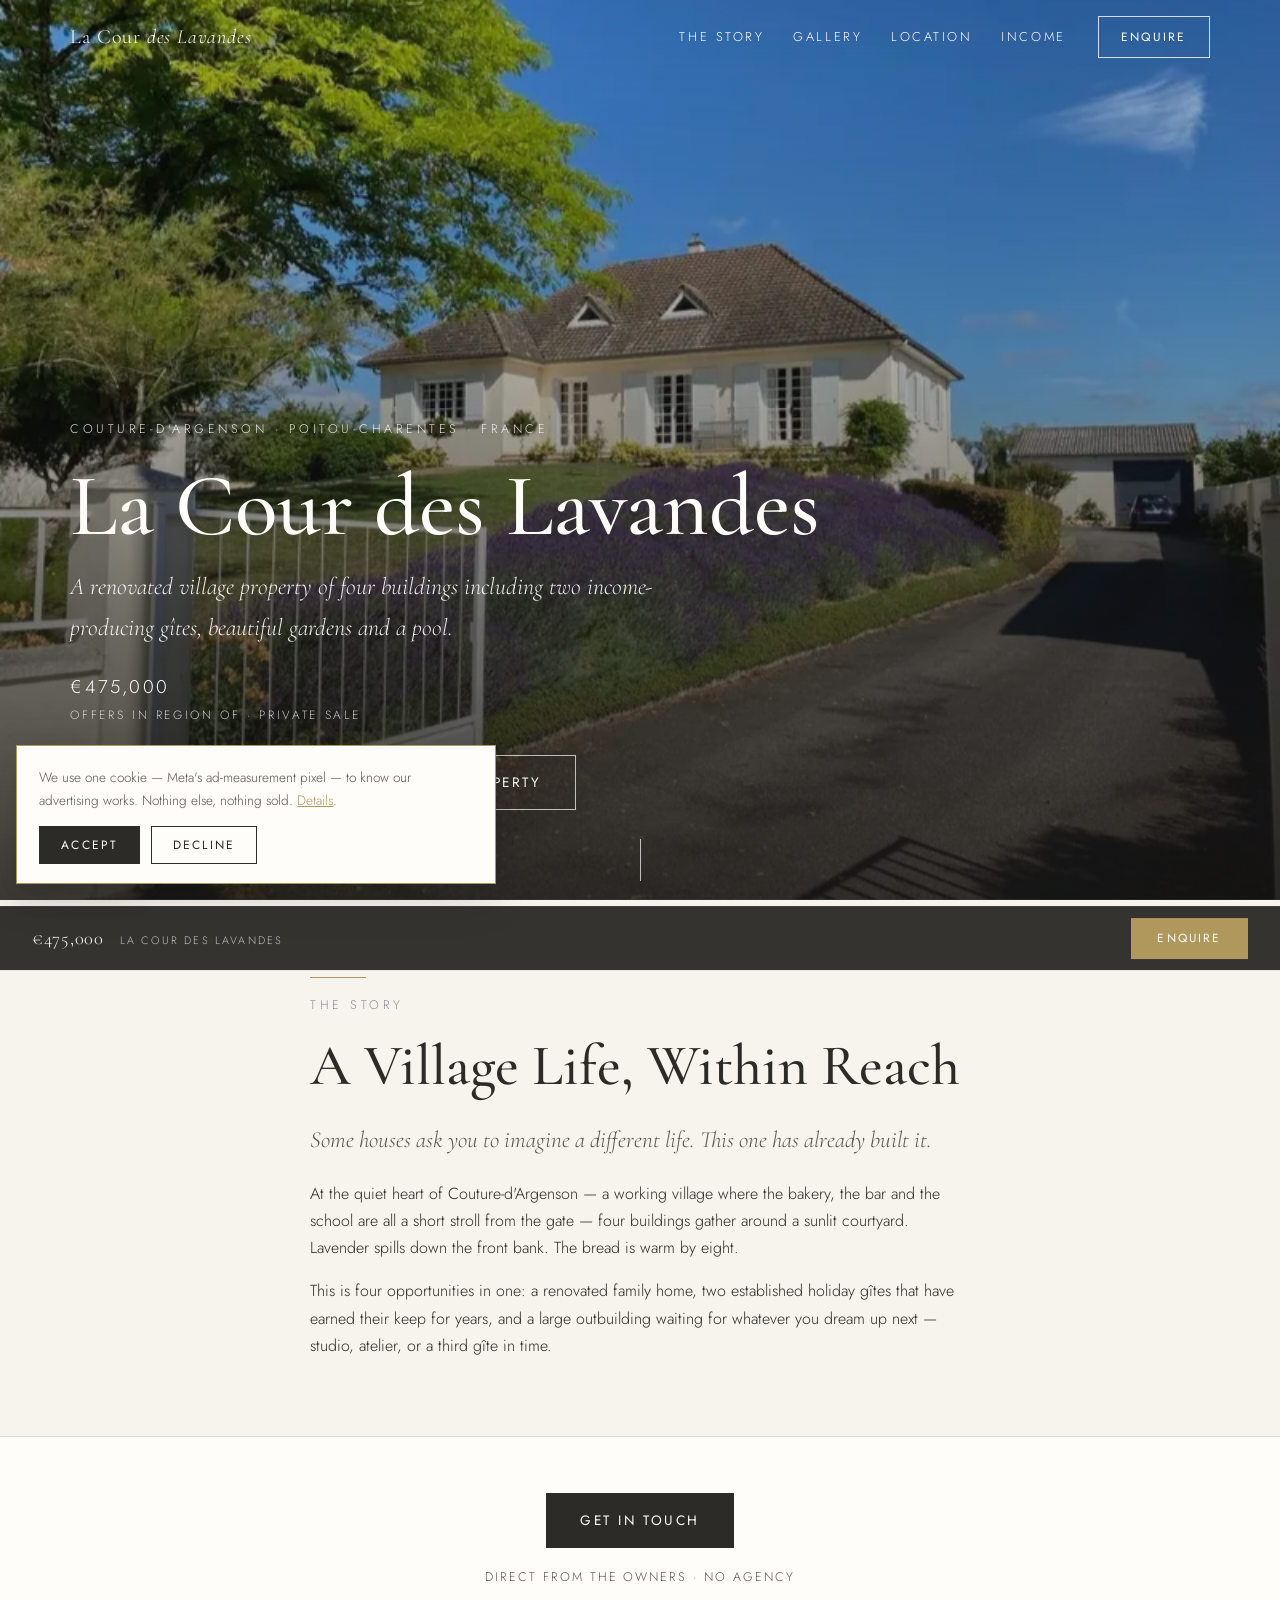
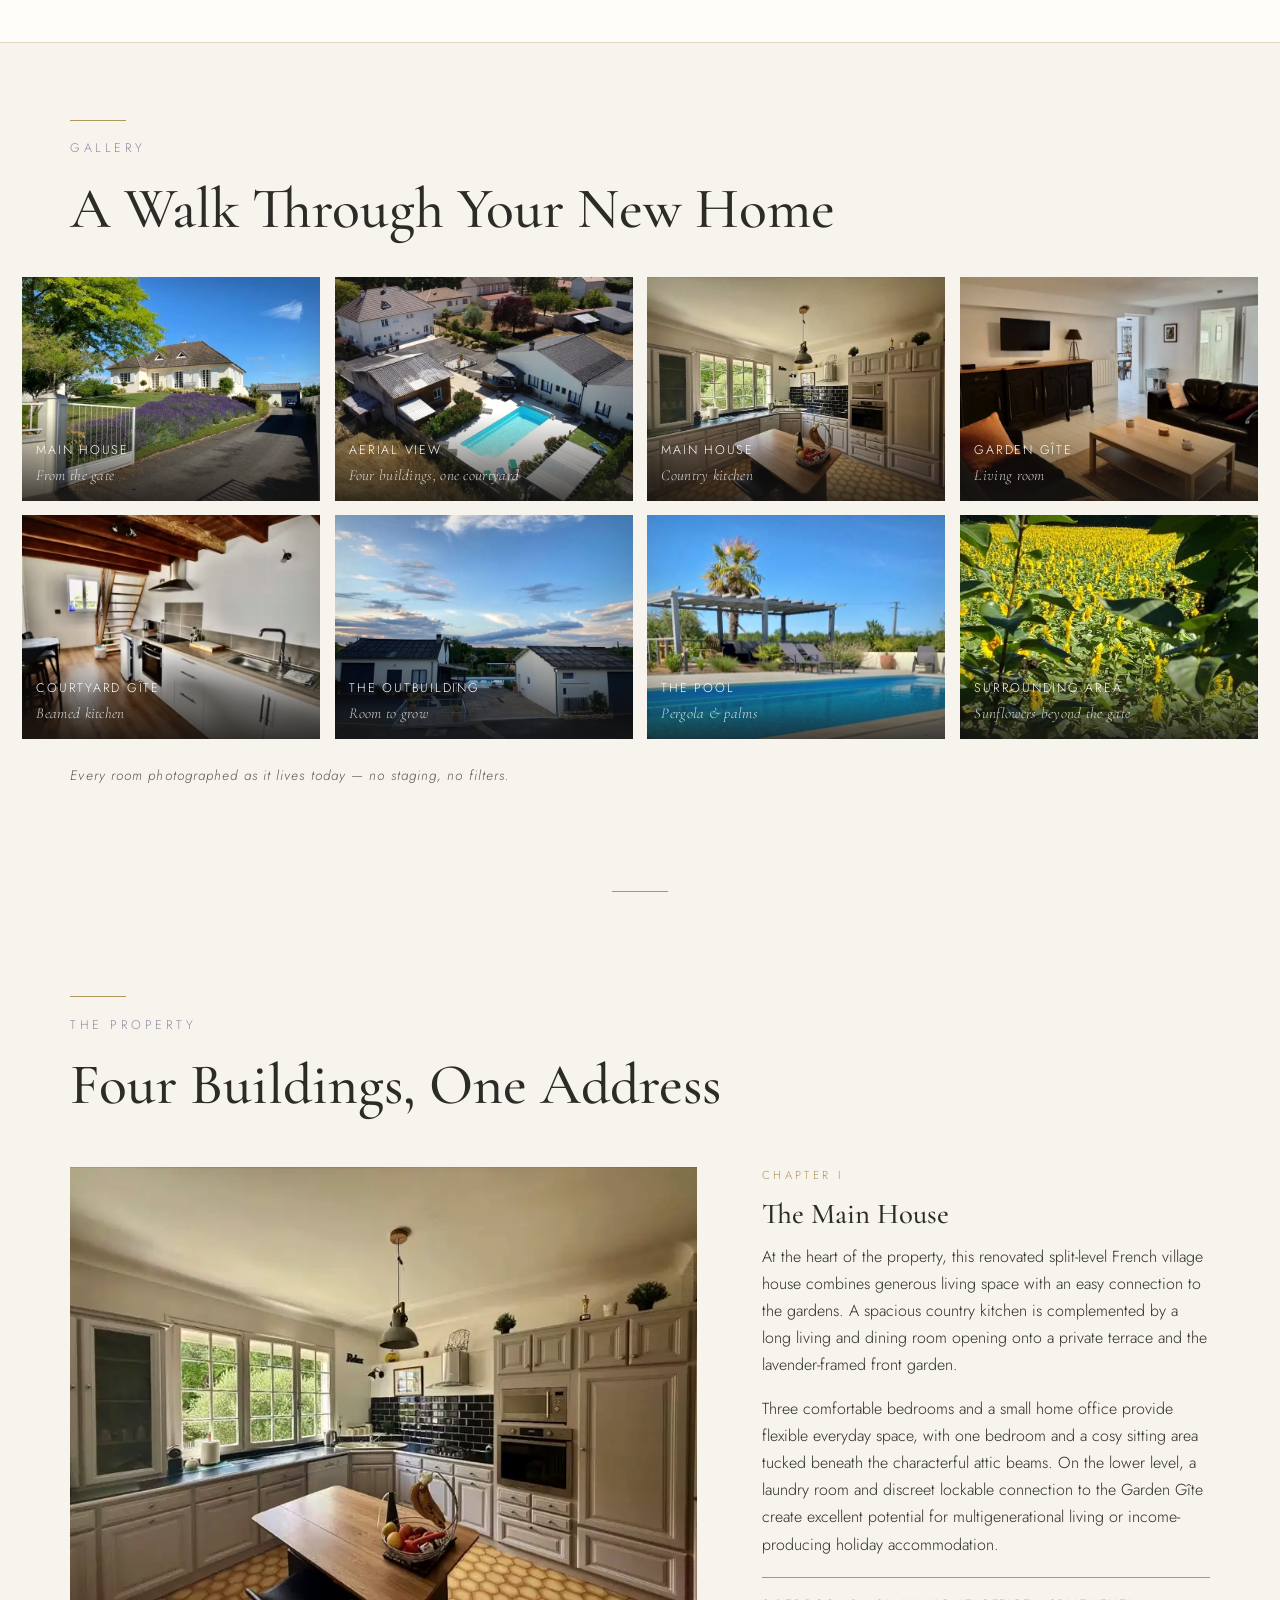
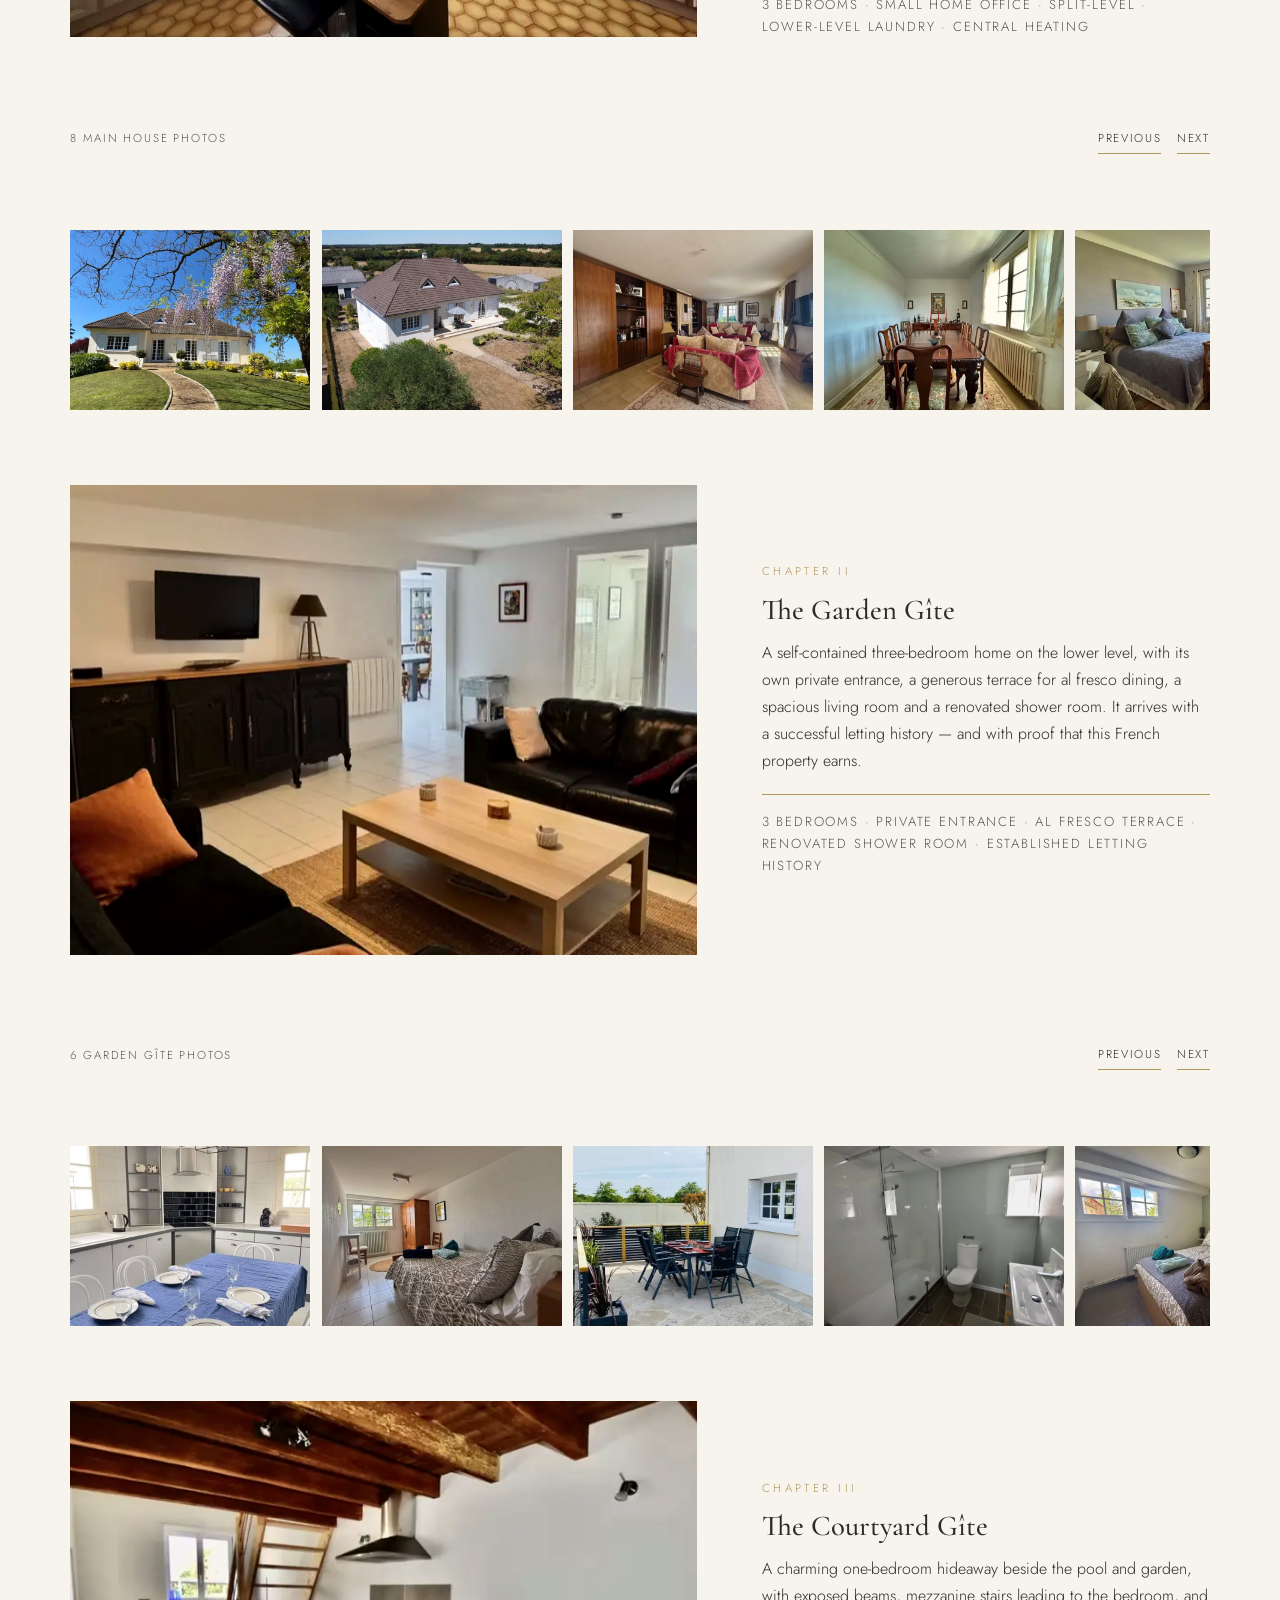
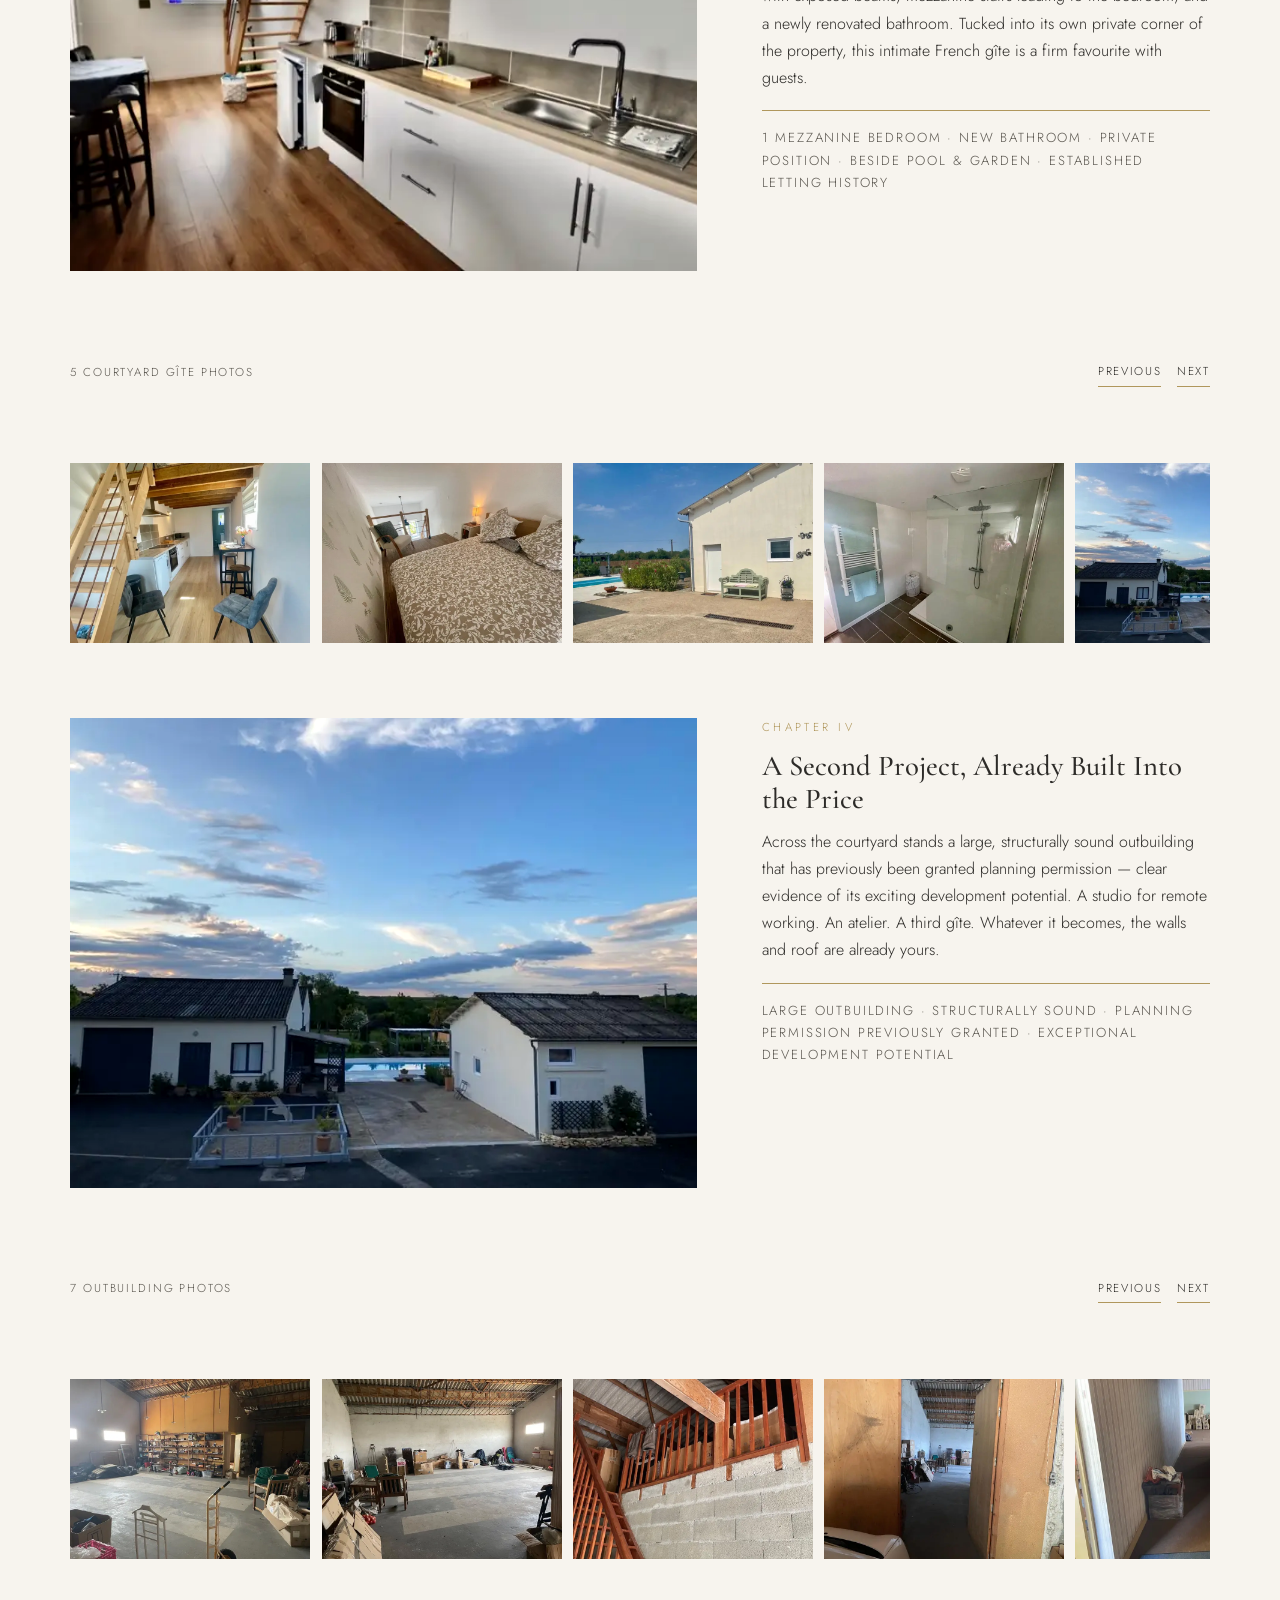
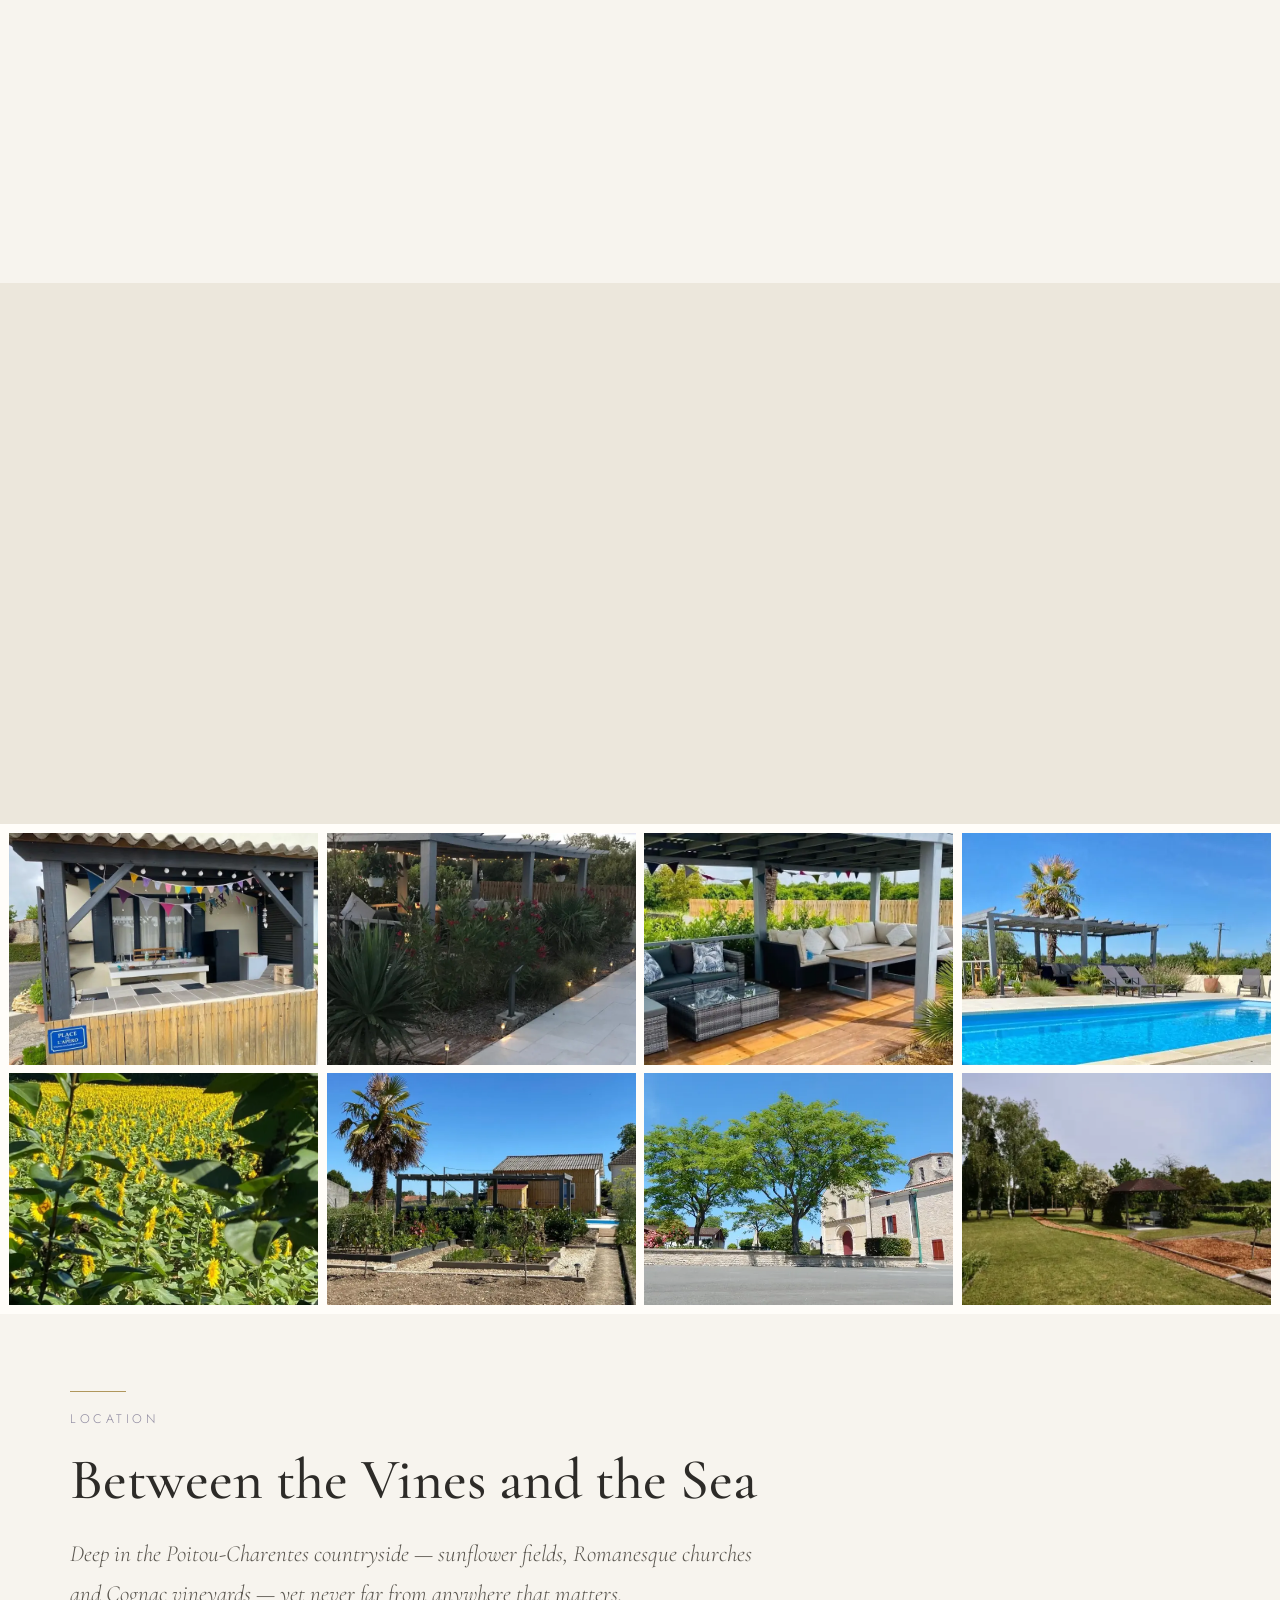
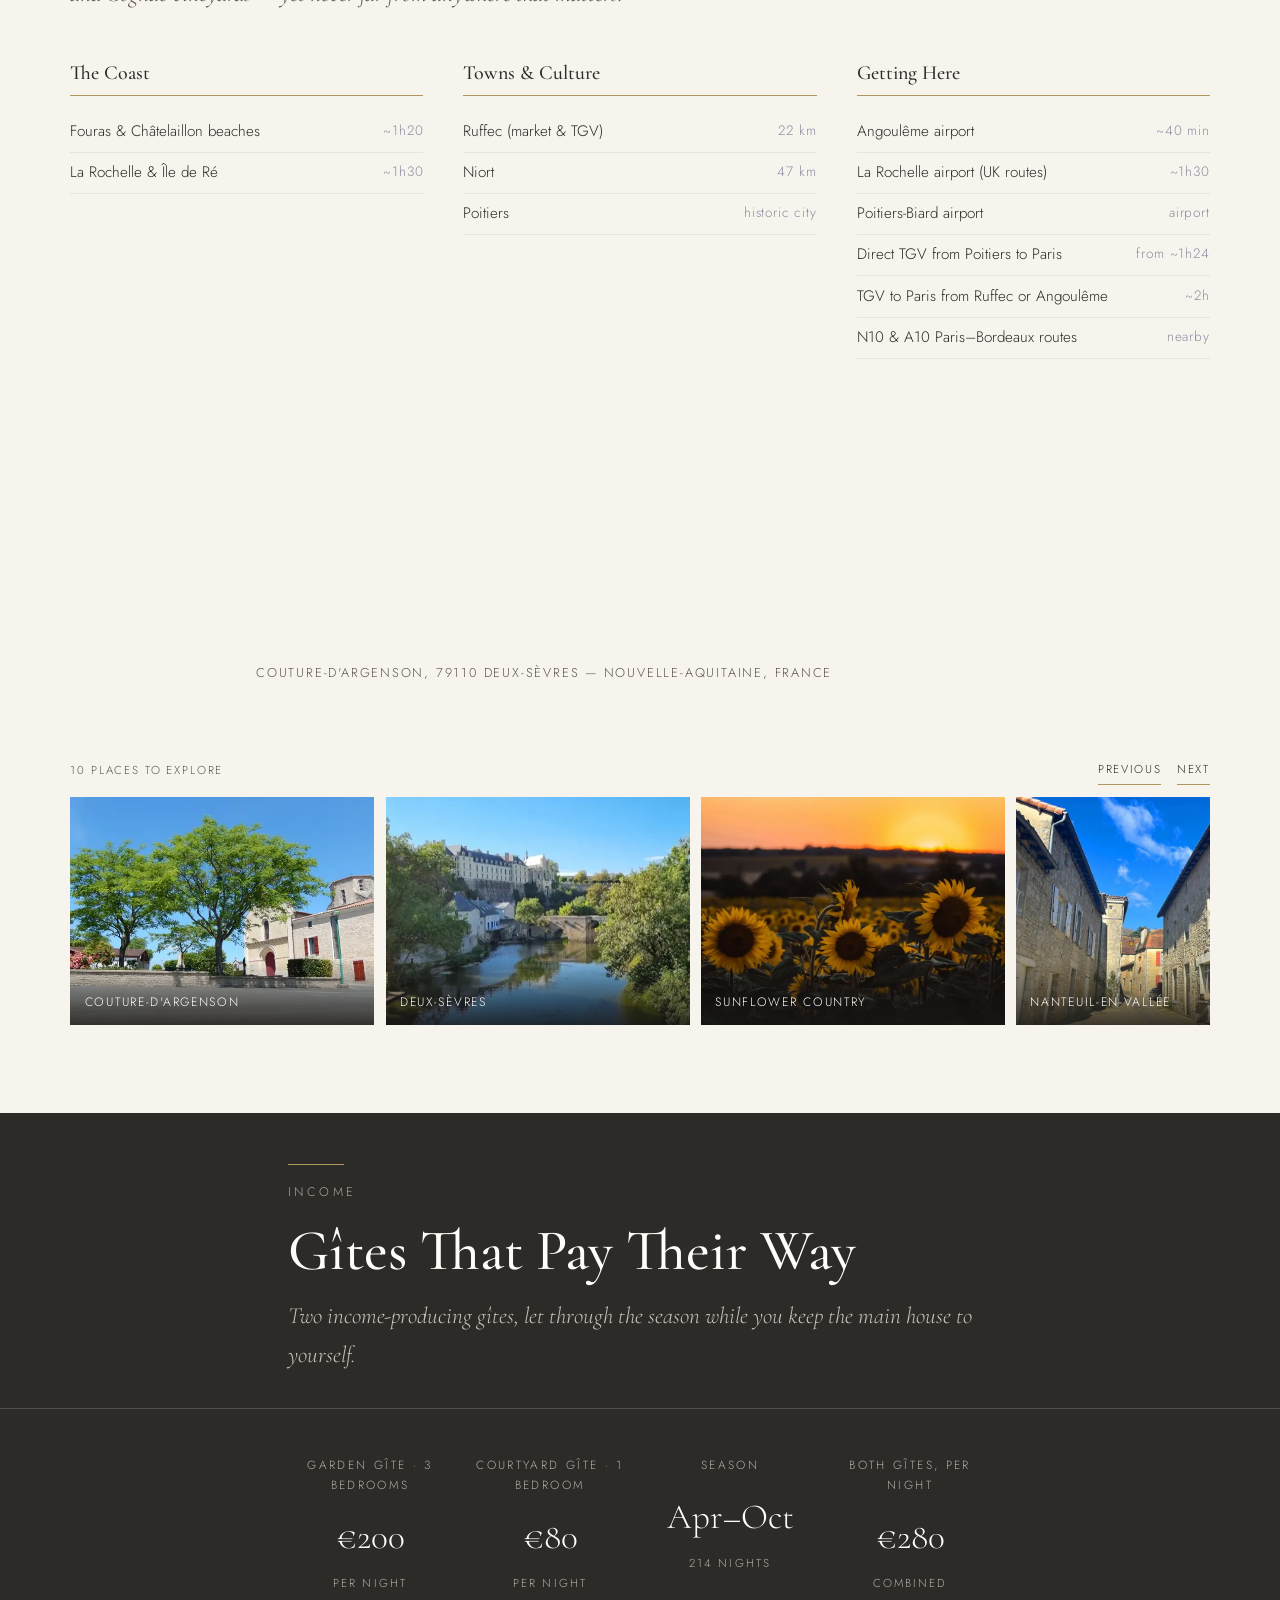
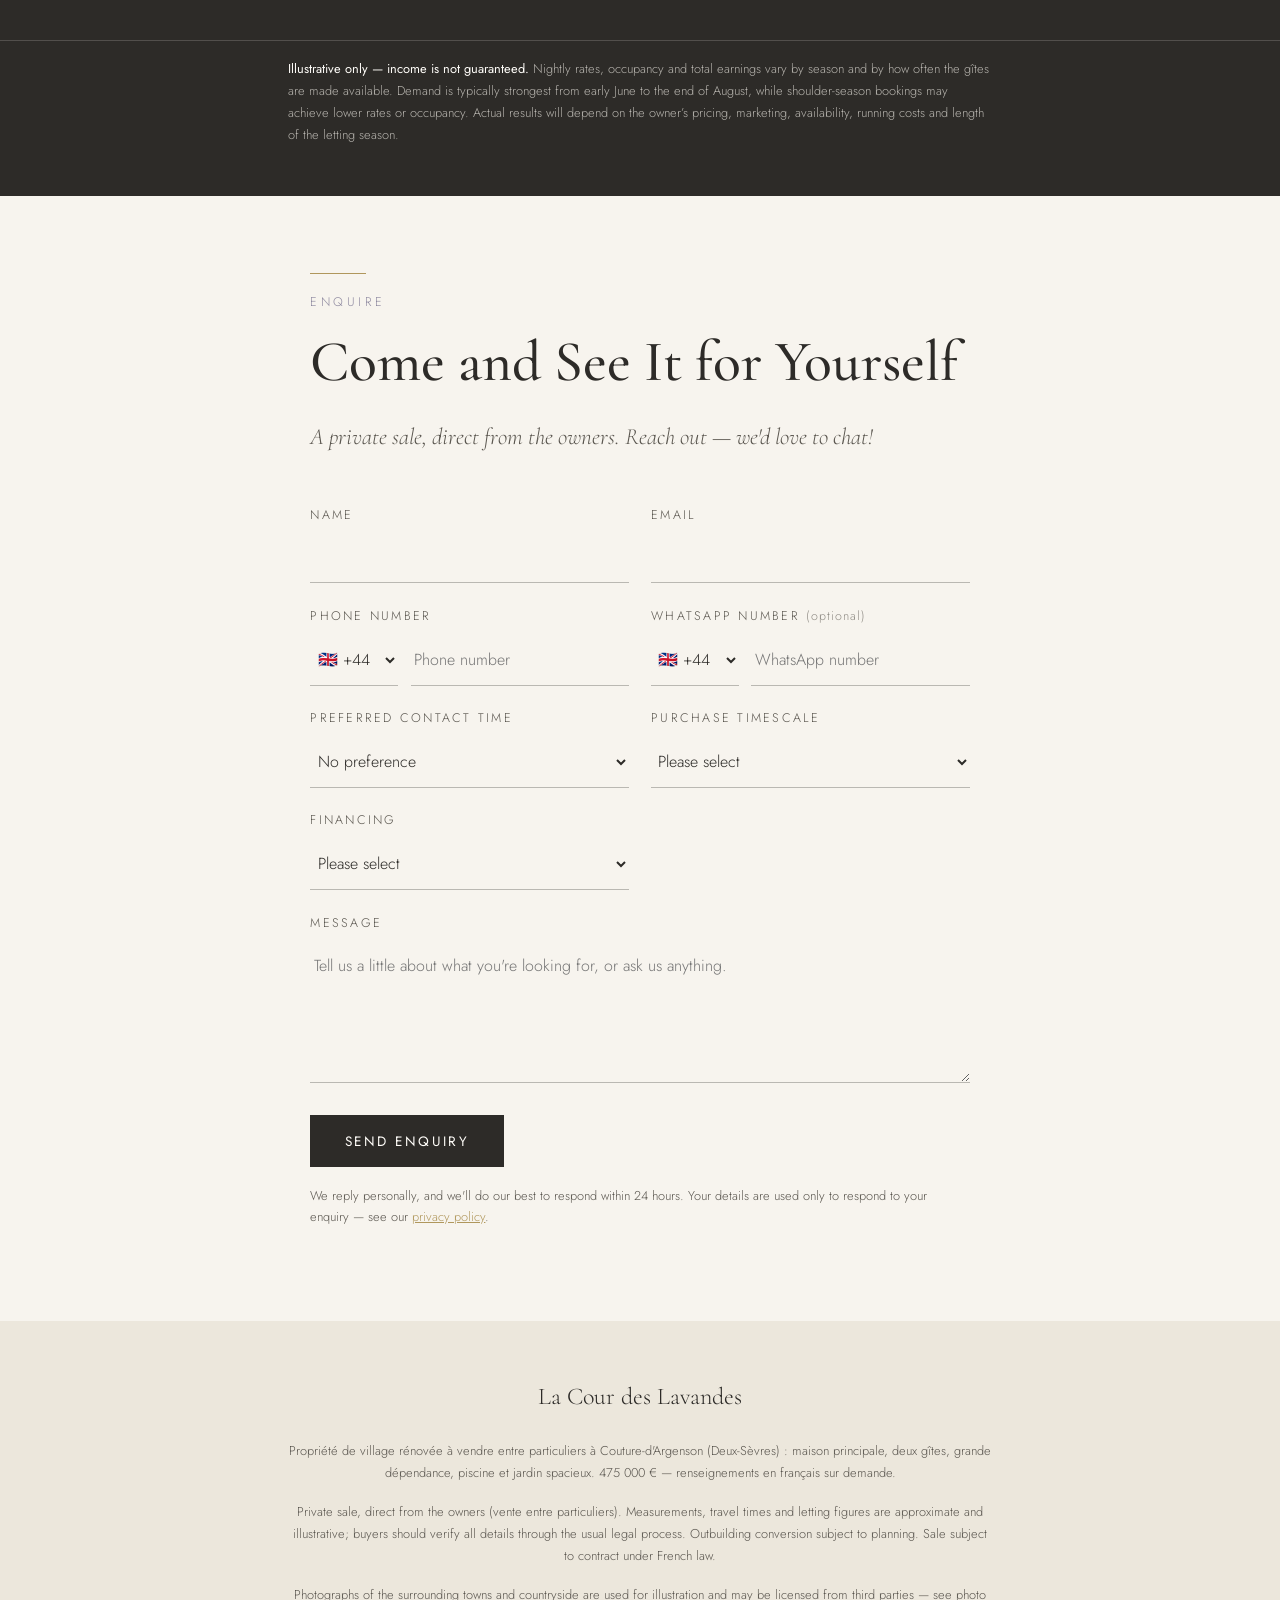
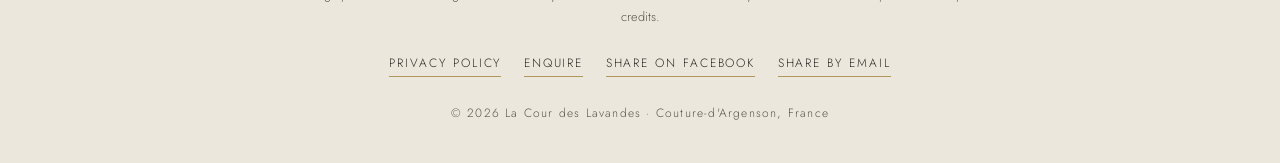
==== commit 0cbdbfaf: "Update property content galleries and enquiry flow" ====
--- a/index.html
+++ b/index.html
@@ -34,11 +34,13 @@
   <link rel="preconnect" href="https://fonts.googleapis.com">
   <link rel="preconnect" href="https://fonts.gstatic.com" crossorigin>
   <link href="https://fonts.googleapis.com/css2?family=Cormorant+Garamond:ital,wght@0,400;0,500;0,600;1,400&family=Jost:wght@300;400;500&display=swap" rel="stylesheet">
+  <!-- TEMP: font-trial families — keep only the winning pair before ads go live -->
+  <link href="https://fonts.googleapis.com/css2?family=Fraunces:ital,opsz,wght@0,9..144,300..600;1,9..144,300..500&family=Inter:wght@300;400;500&family=Marcellus&family=Figtree:wght@300;400;500&display=swap" rel="stylesheet">
 
   <!-- LCP: preload the hero image -->
   <link rel="preload" as="image" href="images/hero-house-lavender-800.jpg" imagesrcset="images/hero-house-lavender-800.jpg 800w" imagesizes="100vw" fetchpriority="high">
 
-  <link rel="stylesheet" href="css/styles.css?v=202608022100">
+  <link rel="stylesheet" href="css/styles.css?v=202608022230">
   <link rel="icon" href="images/favicon.png" type="image/png">
 
   <!-- Structured data -->
@@ -139,7 +141,7 @@
       <p class="hero-price">€475,000 <span>offers in region of · private sale</span></p>
       <div class="hero-ctas">
         <a class="btn btn-solid" href="#enquire">Make an Enquiry</a>
-        <a class="btn btn-ghost" href="mailto:tsimmondsrosa@gmail.com?subject=La%20Cour%20des%20Lavandes%20—%20enquiry" data-track="email">Email the Owners</a>
+        <a class="btn btn-ghost" href="#gallery">Explore the Property</a>
       </div>
     </div>
     <a class="hero-scroll" href="#story" aria-label="Scroll to the story"><span></span></a>
@@ -157,8 +159,7 @@
   <!-- ============ CTA ============ -->
   <aside class="cta-band reveal">
     <div class="cta-actions">
-      <a class="btn btn-solid" href="#enquire">Request the Details</a>
-      <a class="btn btn-ghost-dark" href="mailto:tsimmondsrosa@gmail.com?subject=La%20Cour%20des%20Lavandes%20—%20enquiry" data-track="email">Email Us Directly</a>
+      <a class="btn btn-solid" href="#enquire">Get in Touch</a>
     </div>
     <p class="cta-note">Direct from the owners · no agency</p>
   </aside>
@@ -170,35 +171,35 @@
     <div class="gallery-grid">
       <figure class="g-item">
         <a href="images/hero-house-lavender-800.jpg" data-lightbox><picture data-auto><source type="image/webp" srcset="images/hero-house-lavender-800.webp"><img src="images/hero-house-lavender-800.jpg" loading="lazy" width="800" height="600" alt="The main house of the French village property for sale, behind a bank of flowering lavender"></picture></a>
-        <figcaption>The House<em>From the gate</em></figcaption>
+        <figcaption>Main House<em>From the gate</em></figcaption>
       </figure>
       <figure class="g-item">
         <a href="images/aerial-property-800.jpg" data-lightbox><picture data-auto><source type="image/webp" srcset="images/aerial-property-800.webp"><img src="images/aerial-property-800.jpg" loading="lazy" width="800" height="600" alt="Aerial view over the whole property showing the pool, courtyard and four buildings"></picture></a>
         <figcaption>Aerial View<em>Four buildings, one courtyard</em></figcaption>
       </figure>
       <figure class="g-item">
-        <a href="images/main-house-kitchen-1600.jpg" data-lightbox><picture data-auto><source type="image/webp" srcset="images/main-house-kitchen-800.webp"><img src="images/main-house-kitchen-800.jpg" loading="lazy" width="800" height="600" alt="The country kitchen of the three-storey main house, with hexagonal terracotta floor tiles"></picture></a>
+        <a href="images/main-house-kitchen-1600.jpg" data-lightbox><picture data-auto><source type="image/webp" srcset="images/main-house-kitchen-800.webp"><img src="images/main-house-kitchen-800.jpg" loading="lazy" width="800" height="599" alt="The country kitchen of the three-storey main house, with hexagonal terracotta floor tiles"></picture></a>
         <figcaption>Main House<em>Country kitchen</em></figcaption>
       </figure>
       <figure class="g-item">
-        <a href="images/garden-gite-kitchen-800.jpg" data-lightbox><picture data-auto><source type="image/webp" srcset="images/garden-gite-kitchen-800.webp"><img src="images/garden-gite-kitchen-800.jpg" loading="lazy" width="800" height="600" alt="Garden gîte kitchen and dining area with the table laid"></picture></a>
-        <figcaption>Garden Gîte<em>Kitchen &amp; dining</em></figcaption>
-      </figure>
-      <figure class="g-item">
-        <a href="images/courtyard-gite-kitchen-1600.jpg" data-lightbox><picture data-auto><source type="image/webp" srcset="images/courtyard-gite-kitchen-800.webp"><img src="images/courtyard-gite-kitchen-800.jpg" loading="lazy" width="800" height="600" alt="Courtyard gîte kitchen with exposed oak beams and open mezzanine staircase"></picture></a>
+        <a href="images/garden-gite-living-room-1600.jpg" data-lightbox><picture data-auto><source type="image/webp" srcset="images/garden-gite-living-room-800.webp"><img src="images/garden-gite-living-room-800.jpg" loading="lazy" width="800" height="535" alt="Garden gîte living room with leather sofas and antique sideboard"></picture></a>
+        <figcaption>Garden Gîte<em>Living room</em></figcaption>
+      </figure>
+      <figure class="g-item">
+        <a href="images/courtyard-gite-kitchen-1600.jpg" data-lightbox><picture data-auto><source type="image/webp" srcset="images/courtyard-gite-kitchen-800.webp"><img src="images/courtyard-gite-kitchen-800.jpg" loading="lazy" width="800" height="528" alt="Courtyard gîte kitchen with exposed oak beams and open mezzanine staircase"></picture></a>
         <figcaption>Courtyard Gîte<em>Beamed kitchen</em></figcaption>
       </figure>
       <figure class="g-item">
-        <a href="images/outbuilding-exterior-1600.jpg" data-lightbox><picture data-auto><source type="image/webp" srcset="images/outbuilding-exterior-800.webp"><img src="images/outbuilding-exterior-800.jpg" loading="lazy" width="800" height="600" alt="The large outbuilding on the property, structurally sound with conversion potential"></picture></a>
+        <a href="images/outbuilding-exterior-800.jpg" data-lightbox><picture data-auto><source type="image/webp" srcset="images/outbuilding-exterior-800.webp"><img src="images/outbuilding-exterior-800.jpg" loading="lazy" width="800" height="600" alt="The large outbuilding on the property, structurally sound with conversion potential"></picture></a>
         <figcaption>The Outbuilding<em>Room to grow</em></figcaption>
       </figure>
       <figure class="g-item">
-        <a href="images/pool-wide-800.jpg" data-lightbox><picture data-auto><source type="image/webp" srcset="images/pool-wide-800.webp"><img src="images/pool-wide-800.jpg" loading="lazy" width="800" height="600" alt="The swimming pool with its pergola and palm at the French property for sale"></picture></a>
+        <a href="images/pool-wide-800.jpg" data-lightbox><picture data-auto><source type="image/webp" srcset="images/pool-wide-800.webp"><img src="images/pool-wide-800.jpg" loading="lazy" width="800" height="458" alt="The swimming pool with its pergola and palm at the French property for sale"></picture></a>
         <figcaption>The Pool<em>Pergola &amp; palms</em></figcaption>
       </figure>
       <figure class="g-item">
-        <a href="images/sunflower-field-800.jpg" data-lightbox><picture data-auto><source type="image/webp" srcset="images/sunflower-field-800.webp"><img src="images/sunflower-field-800.jpg" loading="lazy" width="800" height="600" alt="A field of sunflowers in the countryside around Couture-d'Argenson"></picture></a>
-        <figcaption>The Grounds<em>Sunflowers beyond the gate</em></figcaption>
+        <a href="images/sunflower-field-800.jpg" data-lightbox><picture data-auto><source type="image/webp" srcset="images/sunflower-field-800.webp"><img src="images/sunflower-field-800.jpg" loading="lazy" width="768" height="1024" alt="A field of sunflowers in the countryside around Couture-d'Argenson"></picture></a>
+        <figcaption>Surrounding Area<em>Sunflowers beyond the gate</em></figcaption>
       </figure>
         </div>
     <p class="gallery-note">Every room photographed as it lives today — no staging, no filters.</p>
@@ -213,88 +214,123 @@
       <h2>Four Buildings, One Address</h2>
     </div>
 
-    <article class="chapter reveal">
+    <article class="chapter main-house-chapter reveal" id="main-house">
       <div class="chapter-media">
-        <picture data-auto><source type="image/webp" srcset="images/main-house-kitchen-800.webp"><img src="images/main-house-kitchen-800.jpg" loading="lazy" width="800" height="599" alt="The country kitchen of the three-storey main house, with hexagonal terracotta floor tiles and garden windows"></picture>
+        <picture data-auto><source type="image/webp" srcset="images/main-house-kitchen-800.webp"><img src="images/main-house-kitchen-800.jpg" loading="lazy" width="800" height="599" alt="The country kitchen of the split-level Main House, with garden windows and terracotta floor tiles"></picture>
       </div>
       <div class="chapter-text">
         <p class="chapter-num">Chapter I</p>
         <h3>The Main House</h3>
-        <p>Three storeys of light, renovated throughout. A country kitchen that opens to the terrace, a long sitting room built for winter fires and summer evenings, a formal dining room for the long French lunch — and three to four bedrooms above, tucked under honeyed oak beams.</p>
-        <p class="chapter-facts">3–4 bedrooms · 3 levels · central heating · renovated throughout</p>
-      </div>
-      <div class="chapter-gallery">
-        <a href="images/main-house-exterior-800.jpg" data-lightbox><picture data-auto><source type="image/webp" srcset="images/main-house-exterior-800.webp"><img src="images/main-house-exterior-800.jpg" loading="lazy" width="800" height="600" alt="The main house across the lawn with wisteria in flower"></picture></a>
-        <a href="images/main-house-living-room-1600.jpg" data-lightbox><picture data-auto><source type="image/webp" srcset="images/main-house-living-room-800.webp"><img src="images/main-house-living-room-800.jpg" loading="lazy" width="800" height="593" alt="Main house living room with panelled walls and fireplace"></picture></a>
-        <a href="images/main-house-dining-room-1600.jpg" data-lightbox><picture data-auto><source type="image/webp" srcset="images/main-house-dining-room-800.webp"><img src="images/main-house-dining-room-800.jpg" loading="lazy" width="800" height="601" alt="Main house formal dining room with mahogany table"></picture></a>
-        <a href="images/main-house-master-1600.jpg" data-lightbox><picture data-auto><source type="image/webp" srcset="images/main-house-master-800.webp"><img src="images/main-house-master-800.jpg" loading="lazy" width="800" height="592" alt="Main house master bedroom in soft blues with a pine chest"></picture></a>
-        <a href="images/main-house-bedroom-2-1600.jpg" data-lightbox><picture data-auto><source type="image/webp" srcset="images/main-house-bedroom-2-800.webp"><img src="images/main-house-bedroom-2-800.jpg" loading="lazy" width="800" height="597" alt="Second main-house bedroom with wooden floors and long garden views"></picture></a>
-        <a href="images/main-house-attic-bedroom-1600.jpg" data-lightbox><picture data-auto><source type="image/webp" srcset="images/main-house-attic-bedroom-800.webp"><img src="images/main-house-attic-bedroom-800.jpg" loading="lazy" width="800" height="596" alt="Main house attic bedroom with a canopy over the iron bedstead"></picture></a>
-        <a href="images/main-house-attic-landing-1600.jpg" data-lightbox><picture data-auto><source type="image/webp" srcset="images/main-house-attic-landing-800.webp"><img src="images/main-house-attic-landing-800.jpg" loading="lazy" width="800" height="594" alt="Attic landing under exposed beams with a reading corner"></picture></a>
+        <p>At the heart of the property, this renovated split-level French village house combines generous living space with an easy connection to the gardens. A spacious country kitchen is complemented by a long living and dining room opening onto a private terrace and the lavender-framed front garden.</p>
+        <p>Three comfortable bedrooms and a small home office provide flexible everyday space, with one bedroom and a cosy sitting area tucked beneath the characterful attic beams. On the lower level, a laundry room and discreet lockable connection to the Garden Gîte create excellent potential for multigenerational living or income-producing holiday accommodation.</p>
+        <p class="chapter-facts">3 bedrooms · small home office · split-level · lower-level laundry · central heating</p>
+      </div>
+      <div class="chapter-photo-carousel-head">
+        <p>8 Main House photos</p>
+        <div>
+          <button type="button" data-carousel-prev aria-label="Show previous Main House photos">Previous</button>
+          <button type="button" data-carousel-next aria-label="Show more Main House photos">Next</button>
+        </div>
+      </div>
+      <div class="chapter-photo-carousel" data-photo-carousel role="list" aria-label="Main House photos" tabindex="0">
+        <a href="images/main-house-exterior-800.jpg" data-lightbox role="listitem"><picture><source type="image/webp" srcset="images/main-house-exterior-800.webp"><img src="images/main-house-exterior-800.jpg" loading="lazy" width="800" height="600" alt="The main house across the lawn with wisteria in flower"></picture></a>
+        <a href="images/aerial-exterior-800.jpg" data-lightbox role="listitem"><picture><source type="image/webp" srcset="images/aerial-exterior-800.webp"><img src="images/aerial-exterior-800.jpg" loading="lazy" width="800" height="600" alt="Aerial view of the main house and surrounding countryside"></picture></a>
+        <a href="images/main-house-living-room-1600.jpg" data-lightbox role="listitem"><picture><source type="image/webp" srcset="images/main-house-living-room-800.webp"><img src="images/main-house-living-room-800.jpg" loading="lazy" width="800" height="593" alt="Main House living room with panelled walls and fireplace"></picture></a>
+        <a href="images/main-house-dining-room-1600.jpg" data-lightbox role="listitem"><picture><source type="image/webp" srcset="images/main-house-dining-room-800.webp"><img src="images/main-house-dining-room-800.jpg" loading="lazy" width="800" height="601" alt="Main House dining area beside the living room"></picture></a>
+        <a href="images/main-house-master-1600.jpg" data-lightbox role="listitem"><picture><source type="image/webp" srcset="images/main-house-master-800.webp"><img src="images/main-house-master-800.jpg" loading="lazy" width="800" height="592" alt="The main bedroom in the Main House"></picture></a>
+        <a href="images/main-house-bedroom-2-1600.jpg" data-lightbox role="listitem"><picture><source type="image/webp" srcset="images/main-house-bedroom-2-800.webp"><img src="images/main-house-bedroom-2-800.jpg" loading="lazy" width="800" height="597" alt="The second bedroom in the Main House"></picture></a>
+        <a href="images/main-house-attic-bedroom-1600.jpg" data-lightbox role="listitem"><picture><source type="image/webp" srcset="images/main-house-attic-bedroom-800.webp"><img src="images/main-house-attic-bedroom-800.jpg" loading="lazy" width="800" height="596" alt="The third bedroom beneath the beams in the Main House attic"></picture></a>
+        <a href="images/main-house-attic-landing-1600.jpg" data-lightbox role="listitem"><picture><source type="image/webp" srcset="images/main-house-attic-landing-800.webp"><img src="images/main-house-attic-landing-800.jpg" loading="lazy" width="800" height="595" alt="The attic sitting area beneath exposed beams"></picture></a>
       </div>
     </article>
 
-    <article class="chapter chapter-flip reveal">
+    <article class="chapter reveal" id="garden-gite">
       <div class="chapter-media">
-        <picture data-auto><source type="image/webp" srcset="images/garden-gite-kitchen-800.webp"><img src="images/garden-gite-kitchen-800.jpg" loading="lazy" width="720" height="960" alt="Kitchen and dining area of the three-bedroom garden gîte, table laid for guests"></picture>
+        <picture data-auto><source type="image/webp" srcset="images/garden-gite-living-room-800.webp"><img src="images/garden-gite-living-room-800.jpg" loading="lazy" width="800" height="535" alt="Spacious Garden Gîte living room with leather sofas and antique sideboard"></picture>
       </div>
       <div class="chapter-text">
         <p class="chapter-num">Chapter II</p>
         <h3>The Garden Gîte</h3>
-        <p>A self-contained three-bedroom home on the lower level, with its own entrance, generous living room and a crisp new shower room. It arrives with a letting history — and with proof that this property earns.</p>
-        <p class="chapter-facts">3 bedrooms · private entrance · own terrace · let through the season</p>
-      </div>
-      <div class="chapter-gallery">
-        <a href="images/garden-gite-living-room-1600.jpg" data-lightbox><picture data-auto><source type="image/webp" srcset="images/garden-gite-living-room-800.webp"><img src="images/garden-gite-living-room-800.jpg" loading="lazy" width="800" height="535" alt="Garden gîte living room with leather sofas and antique sideboard"></picture></a>
-        <a href="images/garden-gite-living-2-1600.jpg" data-lightbox><picture data-auto><source type="image/webp" srcset="images/garden-gite-living-2-800.webp"><img src="images/garden-gite-living-2-800.jpg" loading="lazy" width="800" height="595" alt="A second view of the garden gîte living room"></picture></a>
-        <a href="images/garden-gite-master-1600.jpg" data-lightbox><picture data-auto><source type="image/webp" srcset="images/garden-gite-master-800.webp"><img src="images/garden-gite-master-800.jpg" loading="lazy" width="800" height="609" alt="Garden gîte main bedroom with garden views"></picture></a>
-        <a href="images/garden-gite-bedroom-2-1600.jpg" data-lightbox><picture data-auto><source type="image/webp" srcset="images/garden-gite-bedroom-2-800.webp"><img src="images/garden-gite-bedroom-2-800.jpg" loading="lazy" width="800" height="592" alt="Second bedroom of the garden gîte, made up with fresh towels"></picture></a>
-        <a href="images/garden-gite-bedroom-3-1600.jpg" data-lightbox><picture data-auto><source type="image/webp" srcset="images/garden-gite-bedroom-3-800.webp"><img src="images/garden-gite-bedroom-3-800.jpg" loading="lazy" width="800" height="597" alt="Third bedroom of the garden gîte, made up for guests"></picture></a>
-        <a href="images/garden-gite-bathroom-1600.jpg" data-lightbox><picture data-auto><source type="image/webp" srcset="images/garden-gite-bathroom-800.webp"><img src="images/garden-gite-bathroom-800.jpg" loading="lazy" width="800" height="540" alt="Garden gîte shower room with walk-in shower and basin"></picture></a>
-        <a href="images/garden-gite-terrace-800.jpg" data-lightbox><picture data-auto><source type="image/webp" srcset="images/garden-gite-terrace-800.webp"><img src="images/garden-gite-terrace-800.jpg" loading="lazy" width="720" height="540" alt="The garden gîte's own terrace, set for dinner outdoors"></picture></a>
+        <p>A self-contained three-bedroom home on the lower level, with its own private entrance, a generous terrace for al fresco dining, a spacious living room and a renovated shower room. It arrives with a successful letting history — and with proof that this French property earns.</p>
+        <p class="chapter-facts">3 bedrooms · private entrance · al fresco terrace · renovated shower room · established letting history</p>
+      </div>
+      <div class="chapter-photo-carousel-head">
+        <p>6 Garden Gîte photos</p>
+        <div>
+          <button type="button" data-carousel-prev aria-label="Show previous Garden Gîte photos">Previous</button>
+          <button type="button" data-carousel-next aria-label="Show more Garden Gîte photos">Next</button>
+        </div>
+      </div>
+      <div class="chapter-photo-carousel" data-photo-carousel role="list" aria-label="Garden Gîte photos" tabindex="0">
+        <a href="images/garden-gite-kitchen-800.jpg" data-lightbox role="listitem"><picture><source type="image/webp" srcset="images/garden-gite-kitchen-800.webp"><img src="images/garden-gite-kitchen-800.jpg" loading="lazy" width="720" height="960" alt="Garden Gîte kitchen and dining area"></picture></a>
+        <a href="images/garden-gite-master-1600.jpg" data-lightbox role="listitem"><picture><source type="image/webp" srcset="images/garden-gite-master-800.webp"><img src="images/garden-gite-master-800.jpg" loading="lazy" width="800" height="609" alt="Garden Gîte main bedroom with garden views"></picture></a>
+        <a href="images/garden-gite-terrace-800.jpg" data-lightbox role="listitem"><picture><source type="image/webp" srcset="images/garden-gite-terrace-800.webp"><img src="images/garden-gite-terrace-800.jpg" loading="lazy" width="720" height="540" alt="Private Garden Gîte terrace set for al fresco dining"></picture></a>
+        <a href="images/garden-gite-bathroom-1600.jpg" data-lightbox role="listitem"><picture><source type="image/webp" srcset="images/garden-gite-bathroom-800.webp"><img src="images/garden-gite-bathroom-800.jpg" loading="lazy" width="800" height="540" alt="Renovated shower room in the Garden Gîte"></picture></a>
+        <a href="images/garden-gite-bedroom-2-1600.jpg" data-lightbox role="listitem"><picture><source type="image/webp" srcset="images/garden-gite-bedroom-2-800.webp"><img src="images/garden-gite-bedroom-2-800.jpg" loading="lazy" width="800" height="592" alt="Second bedroom in the Garden Gîte"></picture></a>
+        <a href="images/garden-gite-bedroom-3-1600.jpg" data-lightbox role="listitem"><picture><source type="image/webp" srcset="images/garden-gite-bedroom-3-800.webp"><img src="images/garden-gite-bedroom-3-800.jpg" loading="lazy" width="800" height="597" alt="Third bedroom in the Garden Gîte"></picture></a>
       </div>
     </article>
 
-    <article class="chapter reveal">
+    <article class="chapter reveal" id="courtyard-gite">
       <div class="chapter-media">
         <picture data-auto><source type="image/webp" srcset="images/courtyard-gite-kitchen-800.webp"><img src="images/courtyard-gite-kitchen-800.jpg" loading="lazy" width="800" height="528" alt="Beamed open-plan interior of the one-bedroom courtyard gîte, with its mezzanine staircase"></picture>
       </div>
       <div class="chapter-text">
         <p class="chapter-num">Chapter III</p>
         <h3>The Courtyard Gîte</h3>
-        <p>A one-bedroom hideaway in its own private corner by the pool and garden — exposed beams, a mezzanine stair up to the bedroom, and the kind of intimacy couples cross continents for. This is the one guests review in exclamation marks.</p>
-        <p class="chapter-facts">1 bedroom on the mezzanine · private position · beside pool &amp; garden</p>
-      </div>
-      <div class="chapter-gallery">
-        <a href="images/courtyard-gite-studio-800.jpg" data-lightbox><picture data-auto><source type="image/webp" srcset="images/courtyard-gite-studio-800.webp"><img src="images/courtyard-gite-studio-800.jpg" loading="lazy" width="800" height="1066" alt="Courtyard gîte studio looking up to the mezzanine"></picture></a>
-        <a href="images/courtyard-gite-bedroom-1600.jpg" data-lightbox><picture data-auto><source type="image/webp" srcset="images/courtyard-gite-bedroom-800.webp"><img src="images/courtyard-gite-bedroom-800.jpg" loading="lazy" width="800" height="600" alt="The courtyard gîte's bedroom, tucked up the stairs on the mezzanine under the eaves"></picture></a>
-        <a href="images/courtyard-gite-bathroom-1600.jpg" data-lightbox><picture data-auto><source type="image/webp" srcset="images/courtyard-gite-bathroom-800.webp"><img src="images/courtyard-gite-bathroom-800.jpg" loading="lazy" width="800" height="600" alt="Courtyard gîte walk-in shower room with glass screen and heated towel rail"></picture></a>
-        <a href="images/courtyard-gite-exterior-1600.jpg" data-lightbox><picture data-auto><source type="image/webp" srcset="images/courtyard-gite-exterior-800.webp"><img src="images/courtyard-gite-exterior-800.jpg" loading="lazy" width="800" height="600" alt="The courtyard gîte seen from outside, with benches in the gravel courtyard"></picture></a>
+        <p>A charming one-bedroom hideaway beside the pool and garden, with exposed beams, mezzanine stairs leading to the bedroom, and a newly renovated bathroom. Tucked into its own private corner of the property, this intimate French gîte is a firm favourite with guests.</p>
+        <p class="chapter-facts">1 mezzanine bedroom · new bathroom · private position · beside pool &amp; garden · established letting history</p>
+      </div>
+      <div class="chapter-photo-carousel-head">
+        <p>5 Courtyard Gîte photos</p>
+        <div>
+          <button type="button" data-carousel-prev aria-label="Show previous Courtyard Gîte photos">Previous</button>
+          <button type="button" data-carousel-next aria-label="Show more Courtyard Gîte photos">Next</button>
+        </div>
+      </div>
+      <div class="chapter-photo-carousel" data-photo-carousel role="list" aria-label="Courtyard Gîte photos" tabindex="0">
+        <a href="images/courtyard-gite-studio-800.jpg" data-lightbox role="listitem"><picture><source type="image/webp" srcset="images/courtyard-gite-studio-800.webp"><img src="images/courtyard-gite-studio-800.jpg" loading="lazy" width="800" height="1066" alt="Courtyard Gîte studio looking up to the mezzanine"></picture></a>
+        <a href="images/courtyard-gite-bedroom-1600.jpg" data-lightbox role="listitem"><picture><source type="image/webp" srcset="images/courtyard-gite-bedroom-800.webp"><img src="images/courtyard-gite-bedroom-800.jpg" loading="lazy" width="800" height="600" alt="Courtyard Gîte bedroom on the mezzanine beneath the eaves"></picture></a>
+        <a href="images/courtyard-gite-exterior-1600.jpg" data-lightbox role="listitem"><picture><source type="image/webp" srcset="images/courtyard-gite-exterior-800.webp"><img src="images/courtyard-gite-exterior-800.jpg" loading="lazy" width="800" height="581" alt="The Courtyard Gîte beside the swimming pool and garden"></picture></a>
+        <a href="images/courtyard-gite-bathroom-1600.jpg" data-lightbox role="listitem"><picture><source type="image/webp" srcset="images/courtyard-gite-bathroom-800.webp"><img src="images/courtyard-gite-bathroom-800.jpg" loading="lazy" width="800" height="600" alt="Newly renovated bathroom in the Courtyard Gîte"></picture></a>
+        <a href="images/outbuilding-exterior-800.jpg" data-lightbox role="listitem"><picture><source type="image/webp" srcset="images/outbuilding-exterior-800.webp"><img src="images/outbuilding-exterior-800.jpg" loading="lazy" width="800" height="600" alt="Exterior view of the outbuilding range across the courtyard"></picture></a>
       </div>
     </article>
 
-    <article class="chapter chapter-flip reveal">
+    <article class="chapter outbuilding-chapter reveal" id="outbuilding">
       <div class="chapter-media">
-        <picture data-auto><source type="image/webp" srcset="images/outbuilding-exterior-800.webp"><img src="images/outbuilding-exterior-800.jpg" loading="lazy" width="800" height="581" alt="The large outbuilding on the property, structurally sound with conversion potential subject to planning"></picture>
+        <picture><source type="image/webp" srcset="images/outbuilding-exterior-800.webp"><img src="images/outbuilding-exterior-800.jpg" loading="lazy" width="800" height="600" alt="Exterior of the large outbuilding range across the courtyard"></picture>
       </div>
       <div class="chapter-text">
         <p class="chapter-num">Chapter IV</p>
         <h3>A Second Project, Already Built Into the Price</h3>
-        <p>Across the courtyard stands a large outbuilding — structurally sound, and full of possibility. A studio for the remote years. An atelier. A third gîte. Whatever it becomes (subject to planning permission), the walls and the roof are already yours.</p>
-        <p class="chapter-facts">Large outbuilding · structurally sound · expansion potential, subject to planning</p>
-      </div>
-      <div class="chapter-gallery">
-        <a href="images/courtyard-800.jpg" data-lightbox><picture data-auto><source type="image/webp" srcset="images/courtyard-800.webp"><img src="images/courtyard-800.jpg" loading="lazy" width="800" height="600" alt="Courtyard, outbuildings and off-street parking under a wide Charente sky"></picture></a>
+        <p>Across the courtyard stands a large, structurally sound outbuilding that has previously been granted planning permission — clear evidence of its exciting development potential. A studio for remote working. An atelier. A third gîte. Whatever it becomes, the walls and roof are already yours.</p>
+        <p class="chapter-facts">Large outbuilding · structurally sound · planning permission previously granted · exceptional development potential</p>
+      </div>
+      <div class="chapter-photo-carousel-head">
+        <p>7 Outbuilding photos</p>
+        <div>
+          <button type="button" data-carousel-prev aria-label="Show previous Outbuilding photos">Previous</button>
+          <button type="button" data-carousel-next aria-label="Show more Outbuilding photos">Next</button>
+        </div>
+      </div>
+      <div class="chapter-photo-carousel" data-photo-carousel role="list" aria-label="Outbuilding photos" tabindex="0">
+        <a href="images/outbuilding-main-room-1600.jpg" data-lightbox role="listitem"><picture><source type="image/webp" srcset="images/outbuilding-main-room-800.webp"><img src="images/outbuilding-main-room-800.jpg" loading="lazy" width="800" height="600" alt="The large, structurally sound main room inside the outbuilding"></picture></a>
+        <a href="images/outbuilding-main-room-2-1600.jpg" data-lightbox role="listitem"><picture><source type="image/webp" srcset="images/outbuilding-main-room-2-800.webp"><img src="images/outbuilding-main-room-2-800.jpg" loading="lazy" width="800" height="600" alt="A second view showing the scale of the outbuilding's main room"></picture></a>
+        <a href="images/outbuilding-loft-800.jpg" data-lightbox role="listitem"><picture><source type="image/webp" srcset="images/outbuilding-loft-800.webp"><img src="images/outbuilding-loft-800.jpg" loading="lazy" width="800" height="1066" alt="Timber stairs and lofted storage area inside the outbuilding"></picture></a>
+        <a href="images/outbuilding-entryway-1600.jpg" data-lightbox role="listitem"><picture><source type="image/webp" srcset="images/outbuilding-entryway-800.webp"><img src="images/outbuilding-entryway-800.jpg" loading="lazy" width="800" height="600" alt="Entryway opening into the outbuilding's main room"></picture></a>
+        <a href="images/outbuilding-hallway-800.jpg" data-lightbox role="listitem"><picture><source type="image/webp" srcset="images/outbuilding-hallway-800.webp"><img src="images/outbuilding-hallway-800.jpg" loading="lazy" width="800" height="1066" alt="Hallway connecting the rooms inside the outbuilding"></picture></a>
+        <a href="images/outbuilding-bedroom-800.jpg" data-lightbox role="listitem"><picture><source type="image/webp" srcset="images/outbuilding-bedroom-800.webp"><img src="images/outbuilding-bedroom-800.jpg" loading="lazy" width="800" height="1066" alt="One of the additional rooms inside the outbuilding"></picture></a>
+        <a href="images/courtyard-800.jpg" data-lightbox role="listitem"><picture><source type="image/webp" srcset="images/courtyard-800.webp"><img src="images/courtyard-800.jpg" loading="lazy" width="800" height="600" alt="Courtyard, outbuildings and off-street parking under a wide Charente sky"></picture></a>
       </div>
     </article>
   </section>
 
   <!-- ============ CTA ============ -->
   <aside class="cta-band on-stone reveal">
-    <p>Nine bedrooms across four buildings. Come and see how they work together.</p>
+    <p>Like what you see?</p>
     <div class="cta-actions">
-      <a class="btn btn-solid" href="#enquire">Arrange a Viewing</a>
-      <a class="btn btn-ghost-dark" href="mailto:tsimmondsrosa@gmail.com?subject=La%20Cour%20des%20Lavandes%20—%20viewing" data-track="email">Email the Owners</a>
+      <a class="btn btn-solid" href="#enquire">Get in Touch</a>
     </div>
   </aside>
 
@@ -305,10 +341,18 @@
     </div>
     <div class="band-text reveal">
       <p class="eyebrow gold-rule">Grounds &amp; Lifestyle</p>
-      <h2>Where the Garden Meets the Pool</h2>
-      <p>Mornings begin in the vegetable garden; afternoons end at the covered outdoor bar — the <em>Place de l'Apéro</em>, as the sign insists — with the plancha warming and the pool holding the last of the light.</p>
-      <p>Around it: 3,200&nbsp;m² of lawns, silver birches, a shaded gazebo, a young orchard, and a central courtyard that ties the four buildings together. Off-street parking, mains everything, no surprises.</p>
-      <p>And beyond the white gate, the village does the rest — bakery, bar-restaurant, pharmacy, school and doctor, all within a stroll.</p>
+      <h2>Outdoor, Countryside Living at Its Finest</h2>
+      <p>Mornings in the vegetable garden; evenings at the covered outdoor bar — the <em>Place de l'Apéro</em> — with the plancha warming and the pool holding the last of the light. Around it, spacious lawns and orchard; beyond the gate, the village bakery, bar-restaurant, pharmacy, school and doctor, all within a quick stroll.</p>
+    </div>
+    <div class="grounds-gallery" aria-label="Grounds and lifestyle gallery">
+      <a href="images/outdoor-bar-apero-800.jpg" data-lightbox><picture><source type="image/webp" srcset="images/outdoor-bar-apero-800.webp"><img src="images/outdoor-bar-apero-800.jpg" loading="lazy" width="800" height="600" alt="Covered outdoor bar at the Place de l'Apéro"></picture></a>
+      <a href="images/pergola-evening-1600.jpg" data-lightbox><picture><source type="image/webp" srcset="images/pergola-evening-800.webp"><img src="images/pergola-evening-800.jpg" loading="lazy" width="800" height="600" alt="The garden pergola illuminated in the evening"></picture></a>
+      <a href="images/pergola-seating-800.jpg" data-lightbox><picture><source type="image/webp" srcset="images/pergola-seating-800.webp"><img src="images/pergola-seating-800.jpg" loading="lazy" width="720" height="540" alt="Relaxed pergola seating beside the swimming pool"></picture></a>
+      <a href="images/pool-wide-800.jpg" data-lightbox><picture><source type="image/webp" srcset="images/pool-wide-800.webp"><img src="images/pool-wide-800.jpg" loading="lazy" width="800" height="458" alt="Wide view across the swimming pool and garden"></picture></a>
+      <a href="images/sunflower-field-800.jpg" data-lightbox><picture><source type="image/webp" srcset="images/sunflower-field-800.webp"><img src="images/sunflower-field-800.jpg" loading="lazy" width="768" height="1024" alt="Sunflower field in the countryside surrounding the property"></picture></a>
+      <a href="images/vegetable-garden-800.jpg" data-lightbox><picture><source type="image/webp" srcset="images/vegetable-garden-800.webp"><img src="images/vegetable-garden-800.jpg" loading="lazy" width="800" height="600" alt="Productive vegetable garden within the grounds"></picture></a>
+      <a href="images/area-village-square-1600.jpg" data-lightbox><picture><source type="image/webp" srcset="images/area-village-square-800.webp"><img src="images/area-village-square-800.jpg" loading="lazy" width="800" height="450" alt="The village square at Couture-d'Argenson"></picture></a>
+      <a href="images/garden-gazebo-1600.jpg" data-lightbox><picture><source type="image/webp" srcset="images/garden-gazebo-800.webp"><img src="images/garden-gazebo-800.jpg" loading="lazy" width="800" height="533" alt="Garden lawn, mature planting and gazebo"></picture></a>
     </div>
   </section>
 
@@ -326,18 +370,14 @@
         <ul>
           <li><span>Fouras &amp; Châtelaillon beaches</span><em>~1h20</em></li>
           <li><span>La Rochelle &amp; Île de Ré</span><em>~1h30</em></li>
-          <li><span>Île d'Oléron</span><em>~2h</em></li>
         </ul>
       </div>
       <div class="loc-col">
         <h3>Towns &amp; Culture</h3>
         <ul>
-          <li><span>Tusson, artisan village</span><em>13 km</em></li>
           <li><span>Ruffec (market &amp; TGV)</span><em>22 km</em></li>
           <li><span>Niort</span><em>47 km</em></li>
-          <li><span>Château de Javarzay</span><em>~20 min</em></li>
-          <li><span>Marais Poitevin · Tumuli of Bougon · Zoodyssée</span><em>day trips</em></li>
-          <li><span>Golf at Cognac</span><em>~45 km</em></li>
+          <li><span>Poitiers</span><em>historic city</em></li>
         </ul>
       </div>
       <div class="loc-col">
@@ -345,7 +385,8 @@
         <ul>
           <li><span>Angoulême airport</span><em>~40 min</em></li>
           <li><span>La Rochelle airport (UK routes)</span><em>~1h30</em></li>
-          <li><span>Bordeaux &amp; Nantes airports</span><em>~2–2.5h</em></li>
+          <li><span>Poitiers-Biard airport</span><em>airport</em></li>
+          <li><span>Direct TGV from Poitiers to Paris</span><em>from ~1h24</em></li>
           <li><span>TGV to Paris from Ruffec or Angoulême</span><em>~2h</em></li>
           <li><span>N10 &amp; A10 Paris–Bordeaux routes</span><em>nearby</em></li>
         </ul>
@@ -358,10 +399,27 @@
         loading="lazy" referrerpolicy="no-referrer-when-downgrade"></iframe>
       <p class="map-caption">Couture-d'Argenson, 79110 Deux-Sèvres — Nouvelle-Aquitaine, France</p>
     </div>
-  </section>
-
-  <!-- ============ TRANSITION ============ -->
-  <p class="transition-line reveal">Live in one. Let the others pay for the pleasure.</p>
+
+    <div class="chapter-photo-carousel-head location-carousel-head reveal">
+      <p>10 places to explore</p>
+      <div>
+        <button type="button" data-carousel-prev aria-label="Show previous surrounding area photos">Previous</button>
+        <button type="button" data-carousel-next aria-label="Show more surrounding area photos">Next</button>
+      </div>
+    </div>
+    <div class="chapter-photo-carousel location-area-carousel reveal" data-photo-carousel role="list" aria-label="Places to explore around the property" tabindex="0">
+      <a class="area-location-card" href="images/area-village-square-1600.jpg" data-lightbox role="listitem"><picture><source type="image/webp" srcset="images/area-village-square-800.webp"><img src="images/area-village-square-800.jpg" loading="lazy" width="800" height="450" alt="Village square and church in Couture-d'Argenson"></picture><span>Couture-d'Argenson</span></a>
+      <a class="area-location-card" href="images/area-deux-sevres-800.jpg" data-lightbox role="listitem"><picture><source type="image/webp" srcset="images/area-deux-sevres-800.webp"><img src="images/area-deux-sevres-800.jpg" loading="lazy" width="800" height="360" alt="Countryside landscape in Deux-Sèvres"></picture><span>Deux-Sèvres</span></a>
+      <a class="area-location-card" href="images/area-sunflowers-1600.jpg" data-lightbox role="listitem"><picture><source type="image/webp" srcset="images/area-sunflowers-800.webp"><img src="images/area-sunflowers-800.jpg" loading="lazy" width="800" height="640" alt="Sunflower fields in the countryside surrounding the property"></picture><span>Sunflower Country</span></a>
+      <a class="area-location-card" href="images/area-nanteuil-800.jpg" data-lightbox role="listitem"><picture><source type="image/webp" srcset="images/area-nanteuil-800.webp"><img src="images/area-nanteuil-800.jpg" loading="lazy" width="800" height="600" alt="Historic village of Nanteuil-en-Vallée"></picture><span>Nanteuil-en-Vallée</span></a>
+      <a class="area-location-card" href="images/area-verteuil-800.jpg" data-lightbox role="listitem"><picture><source type="image/webp" srcset="images/area-verteuil-800.webp"><img src="images/area-verteuil-800.jpg" loading="lazy" width="800" height="600" alt="Riverside village of Verteuil-sur-Charente"></picture><span>Verteuil-sur-Charente</span></a>
+      <a class="area-location-card" href="images/area-rochefoucauld-800.jpg" data-lightbox role="listitem"><picture><source type="image/webp" srcset="images/area-rochefoucauld-800.webp"><img src="images/area-rochefoucauld-800.jpg" loading="lazy" width="800" height="600" alt="Château and town of La Rochefoucauld"></picture><span>La Rochefoucauld</span></a>
+      <a class="area-location-card" href="images/area-niort-1600.jpg" data-lightbox role="listitem"><picture><source type="image/webp" srcset="images/area-niort-800.webp"><img src="images/area-niort-800.jpg" loading="lazy" width="800" height="600" alt="Historic centre of Niort"></picture><span>Niort</span></a>
+      <a class="area-location-card" href="images/area-thouars-1600.jpg" data-lightbox role="listitem"><picture><source type="image/webp" srcset="images/area-thouars-800.webp"><img src="images/area-thouars-800.jpg" loading="lazy" width="800" height="530" alt="Historic town of Thouars"></picture><span>Thouars</span></a>
+      <a class="area-location-card" href="images/area-poitiers-1600.jpg" data-lightbox role="listitem"><picture><source type="image/webp" srcset="images/area-poitiers-800.webp"><img src="images/area-poitiers-800.jpg" loading="lazy" width="800" height="450" alt="Historic architecture in Poitiers"></picture><span>Poitiers</span></a>
+      <a class="area-location-card" href="images/area-la-rochelle-port-1600.jpg" data-lightbox role="listitem"><picture><source type="image/webp" srcset="images/area-la-rochelle-port-800.webp"><img src="images/area-la-rochelle-port-800.jpg" loading="lazy" width="800" height="533" alt="Old Port of La Rochelle"></picture><span>La Rochelle</span></a>
+    </div>
+  </section>
 
   <!-- ============ 7. INCOME POTENTIAL ============ -->
   <section class="section section-narrow band-cream reveal" id="income">
@@ -388,46 +446,8 @@
       </div>
     </dl>
 
-    <dl class="income-total">
-      <dt>Potential season at full occupancy</dt>
-      <dd>€59,920</dd>
-    </dl>
-
-    <p class="income-caveat">An illustration, not a promise: it assumes both gîtes let every night from the beginning of April to the end of October at the rates above, and is gross of running costs, cleaning, platform fees and local taxes. What you actually earn depends on how you choose to let — and whether you keep a few weeks of the summer for yourselves.</p>
-
-  </section>
-
-  <!-- ============ CTA ============ -->
-  <aside class="cta-band reveal">
-    <p>Want the letting figures, running costs and the full file?</p>
-    <div class="cta-actions">
-      <a class="btn btn-solid" href="#enquire">Ask for the Numbers</a>
-      <a class="btn btn-ghost-dark" href="mailto:tsimmondsrosa@gmail.com?subject=La%20Cour%20des%20Lavandes%20—%20letting%20figures" data-track="email">Email the Owners</a>
-    </div>
-  </aside>
-
-  <!-- ============ 6b. THE AREA (merged into Location) ============ -->
-  <div class="section section-wide reveal" style="padding-top:0">
-    <div class="area-grid area-grid-small">
-      <figure class="area-item"><a href="images/area-village-square-1600.jpg" data-lightbox><picture data-auto><source type="image/webp" srcset="images/area-village-square-800.webp"><img src="images/area-village-square-800.jpg" loading="lazy" width="800" height="450" alt="The village square at Couture-d'Argenson with its church and shade trees"></picture></a>
-        <figcaption>Couture-d'Argenson<em>Your village</em></figcaption></figure>
-      <figure class="area-item"><a href="images/area-sunflowers-1600.jpg" data-lightbox><picture data-auto><source type="image/webp" srcset="images/area-sunflowers-800.webp"><img src="images/area-sunflowers-800.jpg" loading="lazy" width="800" height="640" alt="Sunflowers at sunset in the fields of Poitou-Charentes"></picture></a>
-        <figcaption>Sunflower Country<em>Every July</em></figcaption></figure>
-      <figure class="area-item"><a href="images/aerial-exterior-800.jpg" data-lightbox><picture data-auto><source type="image/webp" srcset="images/aerial-exterior-800.webp"><img src="images/aerial-exterior-800.jpg" loading="lazy" width="800" height="600" alt="Aerial view of the property with open countryside stretching to the horizon"></picture></a>
-        <figcaption>Home<em>And the fields beyond</em></figcaption></figure>
-    </div>
-  </div>
-
-  <!-- ============ 9. KEY FACTS ============ -->
-  <section class="facts reveal" id="facts" aria-label="Key facts">
-    <dl>
-      <div><dt>€475,000</dt><dd>offers in region of</dd></div>
-      <div><dt>9</dt><dd>bedrooms across the property</dd></div>
-      <div><dt>280 m²</dt><dd>habitable space</dd></div>
-      <div><dt>3,200 m²</dt><dd>gardens &amp; grounds</dd></div>
-      <div><dt>4</dt><dd>buildings, one address</dd></div>
-      <div><dt>2</dt><dd>income-producing gîtes</dd></div>
-    </dl>
+    <p class="income-disclaimer"><strong>Illustrative only — income is not guaranteed.</strong> Nightly rates, occupancy and total earnings vary by season and by how often the gîtes are made available. Demand is typically strongest from early June to the end of August, while shoulder-season bookings may achieve lower rates or occupancy. Actual results will depend on the owner’s pricing, marketing, availability, running costs and length of the letting season.</p>
+
   </section>
 
   <!-- ============ 10. ENQUIRY ============ -->
@@ -435,11 +455,7 @@
     <div class="section-head reveal">
       <p class="eyebrow gold-rule">Enquire</p>
       <h2>Come and See It for Yourself</h2>
-      <p class="lede">A private sale, direct from the owners. No agency, no chain of intermediaries — just honest answers and the full file on request.</p>
-    </div>
-
-    <div class="contact-quick reveal">
-      <a class="btn btn-ghost-dark" href="mailto:tsimmondsrosa@gmail.com?subject=La%20Cour%20des%20Lavandes%20—%20enquiry" data-track="email">tsimmondsrosa@gmail.com</a>
+      <p class="lede">A private sale, direct from the owners. Reach out — we'd love to chat!</p>
     </div>
 
     <form class="enquiry-form reveal" id="enquiryForm" novalidate>
@@ -448,7 +464,7 @@
         <label>Email<input type="email" name="email" autocomplete="email" required></label>
       </div>
       <div class="form-row">
-        <label>Phone
+        <label>Phone number
           <div class="phone-group">
             <select name="country_code" autocomplete="tel-country-code" aria-label="Country code">
               <option value="+44">🇬🇧 +44</option>
@@ -465,6 +481,25 @@
             <input type="tel" name="phone" autocomplete="tel-national" placeholder="Phone number">
           </div>
         </label>
+        <label>WhatsApp number <span class="field-optional">(optional)</span>
+          <div class="phone-group">
+            <select name="whatsapp_country_code" aria-label="WhatsApp country code">
+              <option value="+44">🇬🇧 +44</option>
+              <option value="+1">🇺🇸 +1</option>
+              <option value="+33">🇫🇷 +33</option>
+              <option value="+353">🇮🇪 +353</option>
+              <option value="+31">🇳🇱 +31</option>
+              <option value="+49">🇩🇪 +49</option>
+              <option value="+32">🇧🇪 +32</option>
+              <option value="+41">🇨🇭 +41</option>
+              <option value="+61">🇦🇺 +61</option>
+              <option value="other">Other</option>
+            </select>
+            <input type="tel" name="whatsapp" autocomplete="tel" placeholder="WhatsApp number">
+          </div>
+        </label>
+      </div>
+      <div class="form-row">
         <label>Preferred contact time
           <select name="contact_time">
             <option value="">No preference</option>
@@ -474,8 +509,6 @@
             <option>US hours</option>
           </select>
         </label>
-      </div>
-      <div class="form-row">
         <label>Purchase timescale
           <select name="timescale">
             <option value="">Please select</option>
@@ -502,7 +535,7 @@
       <input type="hidden" name="utm_campaign"><input type="hidden" name="utm_content"><input type="hidden" name="utm_term">
 
       <button type="submit" class="btn btn-solid btn-submit">Send Enquiry</button>
-      <p class="form-privacy">We reply personally, usually within a day. Your details are used only to respond to your enquiry — see our <a href="privacy.html">privacy policy</a>.</p>
+      <p class="form-privacy">We reply personally, and we'll do our best to respond within 24 hours. Your details are used only to respond to your enquiry — see our <a href="privacy.html">privacy policy</a>.</p>
       <p class="form-status" role="status" aria-live="polite"></p>
     </form>
   </section>
@@ -513,12 +546,12 @@
   <footer class="footer">
     <div class="footer-inner">
       <p class="footer-brand">La Cour des Lavandes</p>
-      <p class="footer-fr" lang="fr">Propriété de village rénovée à vendre entre particuliers à Couture-d'Argenson (Deux-Sèvres) : maison principale, deux gîtes, grande dépendance, piscine, 3 200 m² de terrain. 475 000 € — renseignements en français sur demande.</p>
-      <p class="footer-legal">Private sale, direct from the owners (vente entre particuliers). All measurements and travel times are approximate and provided in good faith; buyers should verify details through the usual legal process. Conversion of the outbuilding is subject to planning permission. Letting figures are illustrative and not a guarantee of income. This is not an offer capable of acceptance; sale is subject to contract under French law.</p>
+      <p class="footer-fr" lang="fr">Propriété de village rénovée à vendre entre particuliers à Couture-d'Argenson (Deux-Sèvres) : maison principale, deux gîtes, grande dépendance, piscine et jardin spacieux. 475 000 € — renseignements en français sur demande.</p>
+      <p class="footer-legal">Private sale, direct from the owners (vente entre particuliers). Measurements, travel times and letting figures are approximate and illustrative; buyers should verify all details through the usual legal process. Outbuilding conversion subject to planning. Sale subject to contract under French law.</p>
       <p class="footer-legal">Photographs of the surrounding towns and countryside are used for illustration and may be licensed from third parties — see photo credits.<!-- TODO: replace with real credits/attribution before launch --></p>
       <div class="footer-links">
         <a href="privacy.html">Privacy Policy</a>
-        <a href="mailto:tsimmondsrosa@gmail.com" data-track="email">Email Us</a>
+        <a href="#enquire">Enquire</a>
         <a href="#" data-share="facebook">Share on Facebook</a>
         <a href="#" data-share="email">Share by Email</a>
       </div>
@@ -535,6 +568,13 @@
     <p class="lb-caption"></p>
   </div>
 
+  <!-- TEMP: font trial switcher — remove before running ads -->
+  <div class="font-trial" id="fontTrial" aria-label="Font trial switcher">
+    <button data-font="" title="Cormorant Garamond + Jost">A</button>
+    <button data-font="fraunces" title="Fraunces + Inter">B</button>
+    <button data-font="marcellus" title="Marcellus + Figtree">C</button>
+  </div>
+
   <!-- Cookie notice (GDPR — gates the Meta Pixel) -->
   <div class="cookie-bar" id="cookieBar" hidden>
     <p>We use one cookie — Meta's ad-measurement pixel — to know our advertising works. Nothing else, nothing sold. <a href="privacy.html">Details</a>.</p>
@@ -544,6 +584,6 @@
     </div>
   </div>
 
-  <script src="js/main.js?v=202608022100" defer></script>
+  <script src="js/main.js?v=202608022230" defer></script>
 </body>
 </html>
--- a/css/styles.css
+++ b/css/styles.css
@@ -88,7 +88,7 @@
   color: var(--charcoal);
   max-width: 30rem;
   margin: 0 auto;
-  padding: clamp(2.5rem, 6vw, 4rem) 1.4rem 0;
+  padding: clamp(1.8rem, 4vw, 2.8rem) 1.4rem 0;
 }
 .transition-line::before {
   content: "";
@@ -259,10 +259,10 @@
 }
 
 /* ---------- Sections ---------- */
-.section { padding: clamp(5.5rem, 12vw, 10rem) 1.4rem; }
+.section { padding: clamp(3rem, 6vw, 5rem) 1.4rem; }
 .section-narrow { max-width: var(--max-narrow); margin: 0 auto; }
 .section-wide { max-width: var(--max-wide); margin: 0 auto; }
-.section-head { max-width: var(--max-narrow); margin-bottom: clamp(3rem, 7vw, 5.5rem); }
+.section-head { max-width: var(--max-narrow); margin-bottom: clamp(1.8rem, 4vw, 3rem); }
 
 /* ---------- Gallery ---------- */
 .gallery-grid {
@@ -287,6 +287,7 @@
 .g-item img {
   width: 100%;
   height: 100%;
+  aspect-ratio: 4 / 3;
   object-fit: cover;
   transition: transform 1.2s cubic-bezier(.2,.6,.2,1), opacity .6s ease;
 }
@@ -320,13 +321,21 @@
   font-style: italic;
 }
 
+/* Keep the gallery and property chapters visually connected. These adjacent
+   sections otherwise stack their full edge padding and create a large void. */
+#gallery { padding-bottom: 1.5rem; }
+#property { padding-top: 1.5rem; }
+
 /* ---------- Chapters ---------- */
 .chapter {
   display: grid;
+  min-width: 0;
   gap: 1.8rem;
   align-items: center;
-  margin-bottom: clamp(3.5rem, 8vw, 6.5rem);
-}
+  margin-bottom: clamp(2.5rem, 5vw, 4rem);
+}
+.chapter > * { min-width: 0; }
+.outbuilding-chapter { align-items: start; }
 .chapter:last-child { margin-bottom: 0; }
 @media (min-width: 860px) {
   .chapter { grid-template-columns: 7fr 5fr; gap: clamp(2rem, 5vw, 4.5rem); }
@@ -336,6 +345,9 @@
   .chapter-flip .chapter-text { grid-column: 1; grid-row: 1; }
   .chapter-flip .chapter-media { grid-column: 2; grid-row: 1; }
 }
+@media (min-width: 650px) and (max-width: 859px) {
+  .outbuilding-chapter { grid-template-columns: 7fr 5fr; gap: 2rem; }
+}
 .chapter-media img { width: 100%; aspect-ratio: 4 / 3; object-fit: cover; }
 .chapter-num {
   font-size: .72rem;
@@ -375,10 +387,162 @@
 }
 .chapter-gallery a:hover img { transform: scale(1.05); }
 
+/* ---------- Main House slideshow ---------- */
+.chapter-slideshow {
+  grid-column: 1 / -1;
+  width: min(100%, 48rem);
+  margin-inline: auto;
+  margin-top: 1.4rem;
+}
+.slideshow-stage {
+  position: relative;
+  overflow: hidden;
+  background: var(--stone);
+}
+.slideshow-stage a,
+.slideshow-stage img { display: block; width: 100%; }
+.slideshow-stage img {
+  aspect-ratio: 4 / 3;
+  object-fit: cover;
+  transition: opacity .25s ease;
+}
+.slideshow-caption {
+  position: absolute;
+  left: 0;
+  right: 0;
+  bottom: 0;
+  margin: 0;
+  padding: .75rem 1.2rem;
+  color: var(--white);
+  font-family: var(--serif);
+  font-size: clamp(1rem, 2vw, 1.35rem);
+  background: rgba(24,22,20,.75);
+}
+.slideshow-controls {
+  display: flex;
+  align-items: center;
+  justify-content: space-between;
+  gap: 1rem;
+  padding: .85rem 0;
+}
+.slideshow-controls button {
+  border: 0;
+  border-bottom: 1px solid var(--brass);
+  padding: .25rem 0;
+  background: transparent;
+  color: var(--charcoal);
+  font: inherit;
+  font-size: .72rem;
+  letter-spacing: .16em;
+  text-transform: uppercase;
+  cursor: pointer;
+}
+.slideshow-controls button:hover,
+.slideshow-controls button:focus-visible { color: var(--brass); }
+.slideshow-controls p {
+  margin: 0;
+  color: var(--ink-soft);
+  font-size: .75rem;
+  letter-spacing: .12em;
+  text-transform: uppercase;
+}
+.slideshow-thumbs {
+  display: grid;
+  grid-auto-flow: column;
+  grid-auto-columns: minmax(7.5rem, 1fr);
+  gap: .55rem;
+  overflow-x: auto;
+  padding: 0 0 .6rem;
+  scrollbar-color: var(--brass) var(--stone);
+}
+.slideshow-thumbs button {
+  padding: 0;
+  border: 2px solid transparent;
+  background: var(--stone);
+  cursor: pointer;
+  opacity: .62;
+  transition: opacity .25s ease, border-color .25s ease;
+}
+.slideshow-thumbs button:hover,
+.slideshow-thumbs button:focus-visible,
+.slideshow-thumbs button.is-active {
+  border-color: var(--brass);
+  opacity: 1;
+}
+.slideshow-thumbs img {
+  display: block;
+  width: 100%;
+  aspect-ratio: 4 / 3;
+  object-fit: cover;
+}
+@media (min-width: 860px) {
+  .slideshow-stage { max-height: 42rem; }
+  .slideshow-thumbs { grid-auto-columns: minmax(8.5rem, 1fr); }
+}
+
+.chapter-photo-carousel {
+  grid-column: 1 / -1;
+  display: flex;
+  gap: .7rem;
+  min-width: 0;
+  overflow-x: auto;
+  padding: 0 0 .7rem;
+  margin-top: 1.4rem;
+  scrollbar-color: var(--brass) var(--stone);
+  scroll-snap-type: x proximity;
+}
+.chapter-photo-carousel-head {
+  grid-column: 1 / -1;
+  display: flex;
+  align-items: center;
+  justify-content: space-between;
+  gap: 1rem;
+  margin-top: 1.4rem;
+}
+.chapter-photo-carousel-head p {
+  margin: 0;
+  color: var(--ink-soft);
+  font-size: .72rem;
+  letter-spacing: .16em;
+  text-transform: uppercase;
+}
+.chapter-photo-carousel-head div { display: flex; gap: 1rem; }
+.chapter-photo-carousel-head button {
+  border: 0;
+  border-bottom: 1px solid var(--brass);
+  padding: .25rem 0;
+  background: transparent;
+  color: var(--charcoal);
+  font: inherit;
+  font-size: .72rem;
+  letter-spacing: .14em;
+  text-transform: uppercase;
+  cursor: pointer;
+}
+.chapter-photo-carousel-head button:hover,
+.chapter-photo-carousel-head button:focus-visible { color: var(--brass); }
+.chapter-photo-carousel-head + .chapter-photo-carousel { margin-top: .75rem; }
+.chapter-photo-carousel a {
+  flex: 0 0 clamp(10rem, 23vw, 15rem);
+  display: block;
+  overflow: hidden;
+  background: var(--stone);
+  scroll-snap-align: start;
+}
+.chapter-photo-carousel picture { display: block; }
+.chapter-photo-carousel img {
+  display: block;
+  width: 100%;
+  aspect-ratio: 4 / 3;
+  object-fit: cover;
+  transition: transform .7s ease;
+}
+.chapter-photo-carousel a:hover img { transform: scale(1.04); }
+
 /* ---------- Call-to-action band ---------- */
 .cta-band {
   text-align: center;
-  padding: clamp(3rem, 7vw, 5rem) 1.4rem;
+  padding: clamp(2.2rem, 5vw, 3.5rem) 1.4rem;
   background: var(--white);
   border-top: 1px solid rgba(176,151,92,.35);
   border-bottom: 1px solid rgba(176,151,92,.35);
@@ -449,30 +613,45 @@
 /* ---------- Income figures ---------- */
 .income-figures {
   display: grid;
-  gap: 1px;
-  background: rgba(45,43,40,.12);
-  border: 1px solid rgba(45,43,40,.12);
-  margin: 2rem 0 1.4rem;
+  gap: 1.25rem 1rem;
+  width: 100vw;
+  margin: clamp(1.4rem, 3vw, 2rem) 0 0 calc(50% - 50vw);
+  padding: clamp(1.8rem, 3.5vw, 2.5rem) max(1.4rem, calc((100vw - var(--max-narrow)) / 2));
+  background: var(--charcoal);
+  color: var(--cream);
+  text-align: center;
 }
 @media (min-width: 620px) { .income-figures { grid-template-columns: repeat(2, 1fr); } }
-.income-figures div { background: var(--white); padding: 1.4rem 1.5rem; }
+@media (min-width: 900px) { .income-figures { grid-template-columns: repeat(4, 1fr); } }
+.income-figures div { padding: .4rem; }
 .income-figures dt {
   font-size: .74rem;
   letter-spacing: .2em;
   text-transform: uppercase;
-  color: var(--ink-soft);
-  margin-bottom: .4rem;
-}
-.income-figures dd { font-family: var(--serif); font-size: 1.7rem; color: var(--charcoal); }
+  color: rgba(247,244,238,.65);
+  margin-bottom: .7rem;
+}
+.income-figures dd { font-family: var(--serif); font-size: clamp(1.7rem, 3vw, 2.2rem); color: var(--white); }
 .income-figures dd span {
   display: block;
   font-family: var(--sans);
+  font-size: .72rem;
+  letter-spacing: .18em;
+  text-transform: uppercase;
+  color: rgba(247,244,238,.65);
+  margin-top: .45rem;
+}
+.income-figures .highlight { background: transparent; }
+.income-disclaimer {
+  padding-top: 1.1rem;
   font-size: .8rem;
-  letter-spacing: .04em;
-  color: var(--ink-soft);
-  margin-top: .2rem;
-}
-.income-figures .highlight { background: var(--stone); }
+  line-height: 1.7;
+  color: rgba(247,244,238,.68);
+}
+.income-disclaimer strong {
+  color: var(--white);
+  font-weight: 400;
+}
 .income-total {
   border: 1px solid var(--brass);
   padding: 1.6rem 1.5rem;
@@ -516,9 +695,33 @@
 }
 .band-media img { width: 100%; height: 100%; object-fit: cover; min-height: 320px; }
 .band-text {
-  padding: clamp(3rem, 7vw, 6rem) clamp(1.4rem, 5vw, 5rem);
+  padding: clamp(2.5rem, 5vw, 4rem) clamp(1.4rem, 5vw, 4rem);
   align-self: center;
   max-width: 38rem;
+}
+.grounds-gallery {
+  grid-column: 1 / -1;
+  display: grid;
+  grid-template-columns: repeat(2, 1fr);
+  gap: .55rem;
+  padding: .55rem;
+  background: var(--white);
+}
+@media (min-width: 760px) {
+  .grounds-gallery { grid-template-columns: repeat(4, 1fr); }
+}
+.grounds-gallery a,
+.grounds-gallery picture { display: block; overflow: hidden; }
+.grounds-gallery img {
+  display: block;
+  width: 100%;
+  aspect-ratio: 4 / 3;
+  object-fit: cover;
+  transition: transform .8s cubic-bezier(.2,.6,.2,1), filter .4s ease;
+}
+.grounds-gallery a:hover img {
+  transform: scale(1.04);
+  filter: brightness(.94);
 }
 
 /* ---------- Location ---------- */
@@ -552,9 +755,13 @@
 }
 .map-wrap iframe {
   width: 100%;
-  height: 420px;
+  height: 220px;
   border: 0;
   filter: grayscale(.55) sepia(.12);
+}
+.map-wrap {
+  max-width: 48rem;
+  margin: 0 auto;
 }
 .map-caption {
   margin-top: .7rem;
@@ -563,11 +770,53 @@
   text-transform: uppercase;
   color: var(--ink-soft);
 }
+.location-carousel-head {
+  margin-top: clamp(2.5rem, 6vw, 4.5rem);
+}
+.location-area-carousel {
+  margin-top: .75rem;
+}
+.location-area-carousel .area-location-card {
+  position: relative;
+  flex-basis: clamp(12rem, 28vw, 19rem);
+}
+.area-location-card span {
+  position: absolute;
+  left: 0;
+  right: 0;
+  bottom: 0;
+  padding: 2rem .9rem .75rem;
+  background: linear-gradient(to top, rgba(24,22,20,.82), rgba(24,22,20,0));
+  color: var(--white);
+  font-size: .76rem;
+  letter-spacing: .14em;
+  text-transform: uppercase;
+}
 
 /* ---------- Income ---------- */
 .band-cream { background: var(--white); max-width: none; }
 .band-cream > * { max-width: var(--max-narrow); margin-left: auto; margin-right: auto; }
+.band-cream > .income-figures {
+  max-width: none;
+  margin-left: calc(50% - 50vw);
+  margin-right: 0;
+}
 .band-cream h2, .band-cream p { max-width: var(--max-narrow); }
+#income {
+  padding-top: clamp(2.2rem, 4vw, 3.25rem);
+  padding-bottom: clamp(2.2rem, 4vw, 3.25rem);
+  background: var(--charcoal);
+  color: var(--cream);
+}
+#income .eyebrow { margin-bottom: .9rem; }
+#income h2 { margin-bottom: .8rem; }
+#income .eyebrow { color: rgba(247,244,238,.62); }
+#income h2 { color: var(--white); }
+#income .lede { color: rgba(247,244,238,.76); }
+#income .income-figures {
+  border-top: 1px solid rgba(247,244,238,.18);
+  border-bottom: 1px solid rgba(247,244,238,.18);
+}
 .income-note {
   margin-top: 1.6rem;
   font-size: .82rem;
@@ -580,7 +829,7 @@
 .facts {
   background: var(--charcoal);
   color: var(--cream);
-  padding: clamp(3rem, 6vw, 4.5rem) 1.4rem;
+  padding: clamp(2.5rem, 5vw, 3.5rem) 1.4rem;
 }
 .facts dl {
   max-width: var(--max-wide);
@@ -613,6 +862,11 @@
   text-transform: uppercase;
   color: var(--ink-soft);
   margin-bottom: 1.4rem;
+}
+.field-optional {
+  letter-spacing: .08em;
+  text-transform: none;
+  opacity: .65;
 }
 .form-row { display: grid; gap: 0 1.4rem; }
 @media (min-width: 680px) { .form-row { grid-template-columns: 1fr 1fr; } }
@@ -707,6 +961,37 @@
 .cookie-bar a { color: var(--brass); }
 .cookie-actions { display: flex; gap: .7rem; margin-top: .9rem; }
 
+
+/* ---------- Staggered tile reveals ---------- */
+.reveal .g-item,
+.reveal .chapter-gallery a,
+.reveal .area-item {
+  opacity: 0;
+  transform: translateY(22px);
+  transition: opacity .9s ease, transform .9s cubic-bezier(.2,.6,.2,1);
+}
+.reveal.visible .g-item,
+.reveal.visible .chapter-gallery a,
+.reveal.visible .area-item { opacity: 1; transform: none; }
+.reveal.visible .g-item:nth-child(2),
+.reveal.visible .chapter-gallery a:nth-child(2),
+.reveal.visible .area-item:nth-child(2) { transition-delay: .12s; }
+.reveal.visible .g-item:nth-child(3),
+.reveal.visible .chapter-gallery a:nth-child(3),
+.reveal.visible .area-item:nth-child(3) { transition-delay: .24s; }
+.reveal.visible .g-item:nth-child(4),
+.reveal.visible .chapter-gallery a:nth-child(4) { transition-delay: .36s; }
+.reveal.visible .g-item:nth-child(5) { transition-delay: .48s; }
+.reveal.visible .g-item:nth-child(6) { transition-delay: .6s; }
+.reveal.visible .g-item:nth-child(7) { transition-delay: .72s; }
+.reveal.visible .g-item:nth-child(8) { transition-delay: .84s; }
+
+/* slow settle on the image inside as the tile arrives */
+.reveal .g-item img,
+.reveal .area-item img { transform: scale(1.06); }
+.reveal.visible .g-item img,
+.reveal.visible .area-item img { transform: scale(1); transition: transform 1.6s cubic-bezier(.2,.6,.2,1); }
+
 /* ---------- Reveal on scroll ---------- */
 .reveal {
   opacity: 0;
@@ -715,7 +1000,8 @@
 }
 .reveal.visible { opacity: 1; transform: none; }
 @media (prefers-reduced-motion: reduce) {
-  .reveal { opacity: 1; transform: none; transition: none; }
+  .reveal, .reveal .g-item, .reveal .chapter-gallery a, .reveal .area-item,
+  .reveal .g-item img, .reveal .area-item img { opacity: 1; transform: none; transition: none; }
   html { scroll-behavior: auto; }
   .hero-scroll span, .g-item img { animation: none; transition: none; }
 }
@@ -879,3 +1165,40 @@
   .pricebar { transition: none; }
   .nav-toggle span { transition: none; }
 }
+
+/* ---------- TEMP: font trials — delete this block once a pair is chosen ---------- */
+body[data-font="fraunces"] {
+  --serif: "Fraunces", Georgia, serif;
+  --sans: "Inter", "Helvetica Neue", Arial, sans-serif;
+}
+body[data-font="marcellus"] {
+  --serif: "Marcellus", "Times New Roman", serif;
+  --sans: "Figtree", "Helvetica Neue", Arial, sans-serif;
+}
+body[data-font="marcellus"] .lede,
+body[data-font="marcellus"] .hero-hook,
+body[data-font="marcellus"] .transition-line,
+body[data-font="marcellus"] .cta-band p { font-style: normal; } /* Marcellus has no italic */
+.font-trial {
+  position: fixed;
+  left: 1rem;
+  bottom: 1rem;
+  z-index: 80;
+  display: flex;
+  gap: .4rem;
+  background: var(--white);
+  border: 1px solid var(--brass);
+  padding: .35rem;
+  box-shadow: 0 8px 28px rgba(24,22,20,.16);
+}
+.font-trial button {
+  width: 2rem;
+  height: 2rem;
+  border: 1px solid transparent;
+  background: none;
+  font-family: var(--sans);
+  font-size: .8rem;
+  color: var(--ink-soft);
+  cursor: pointer;
+}
+.font-trial button.active { border-color: var(--charcoal); color: var(--charcoal); }
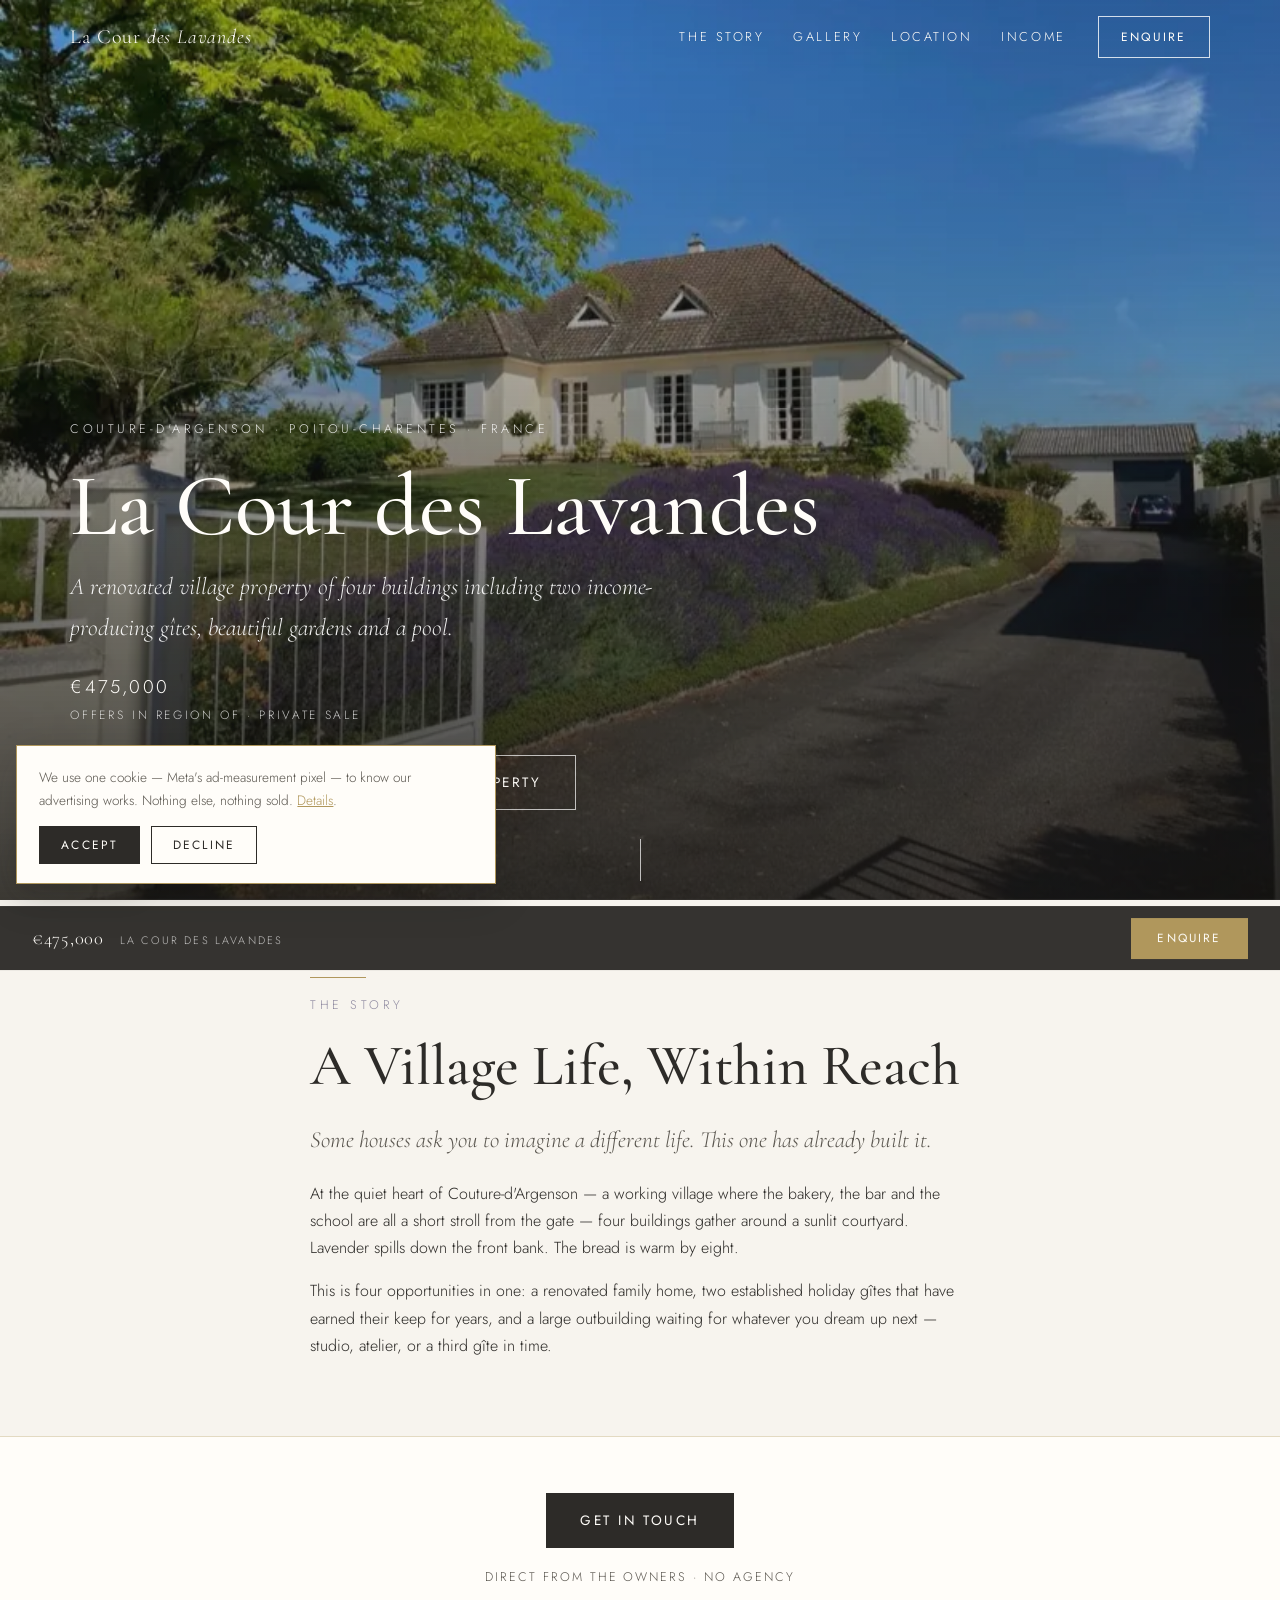
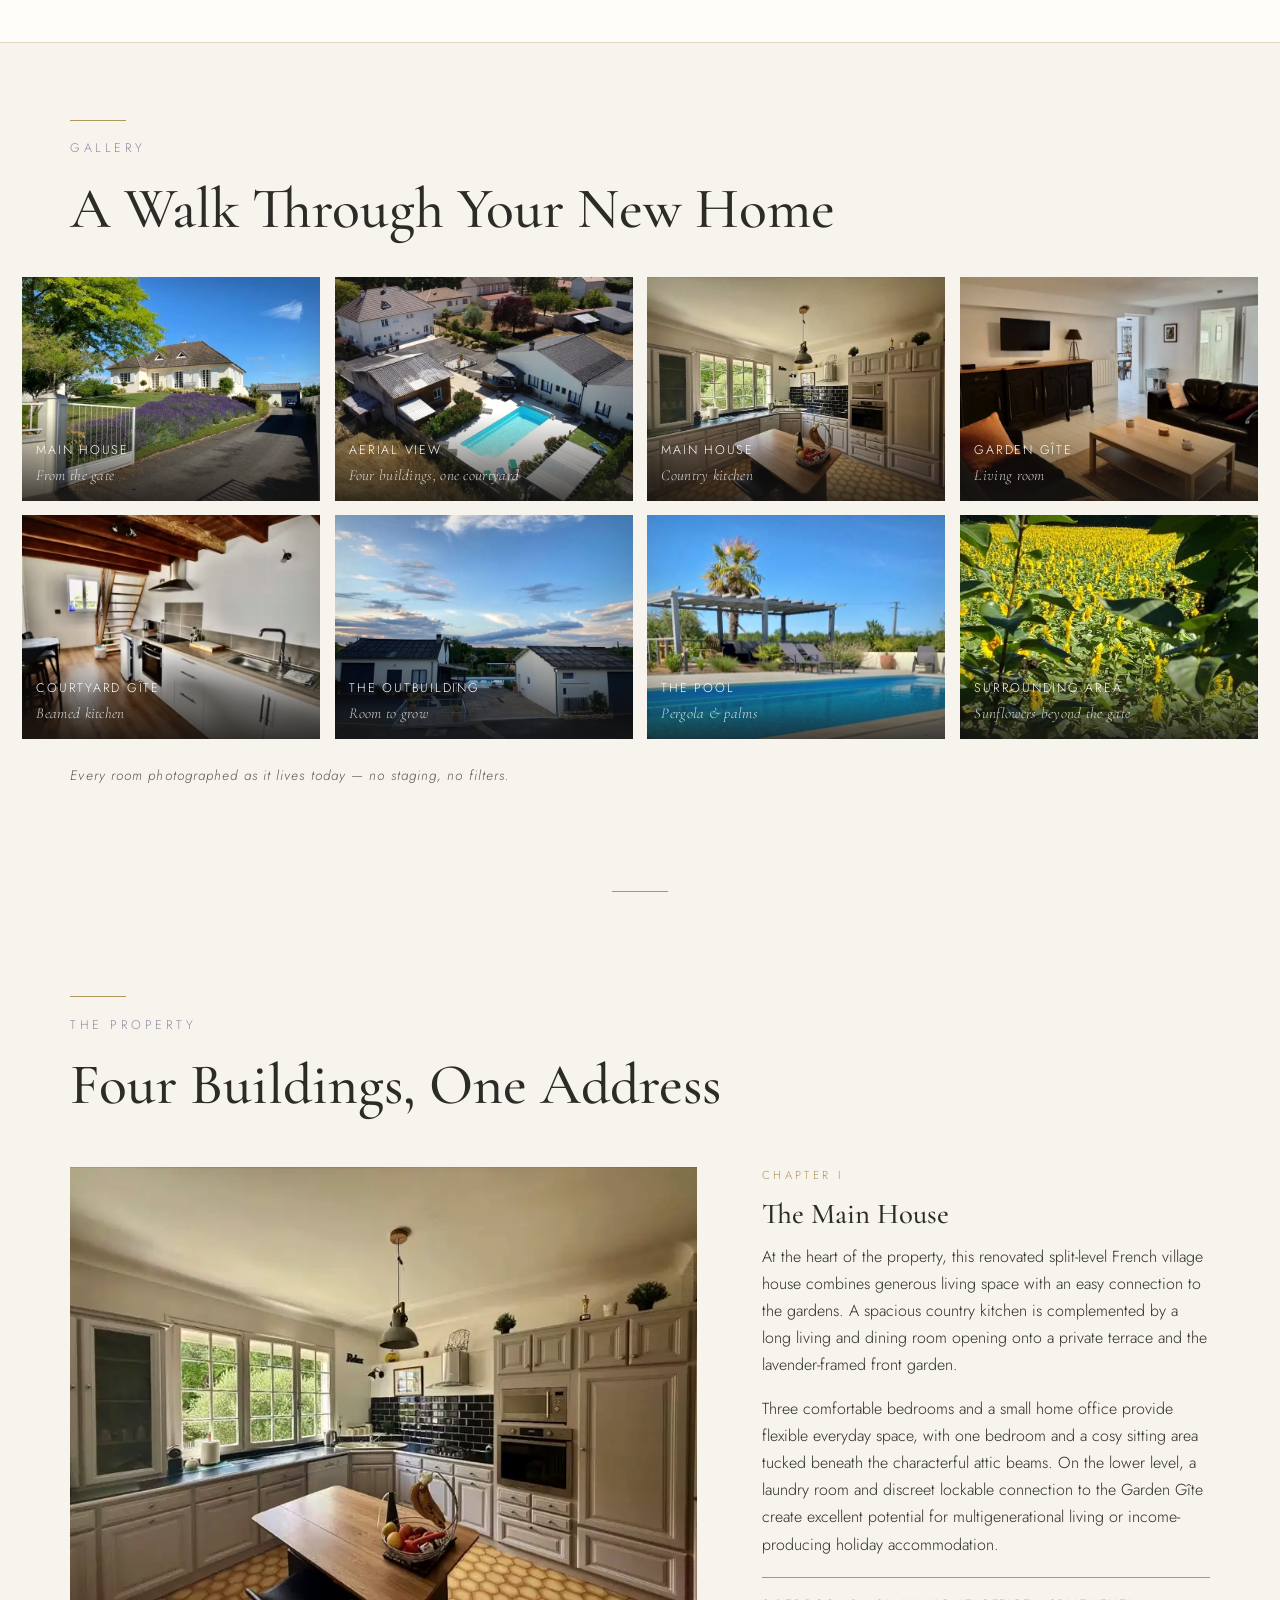
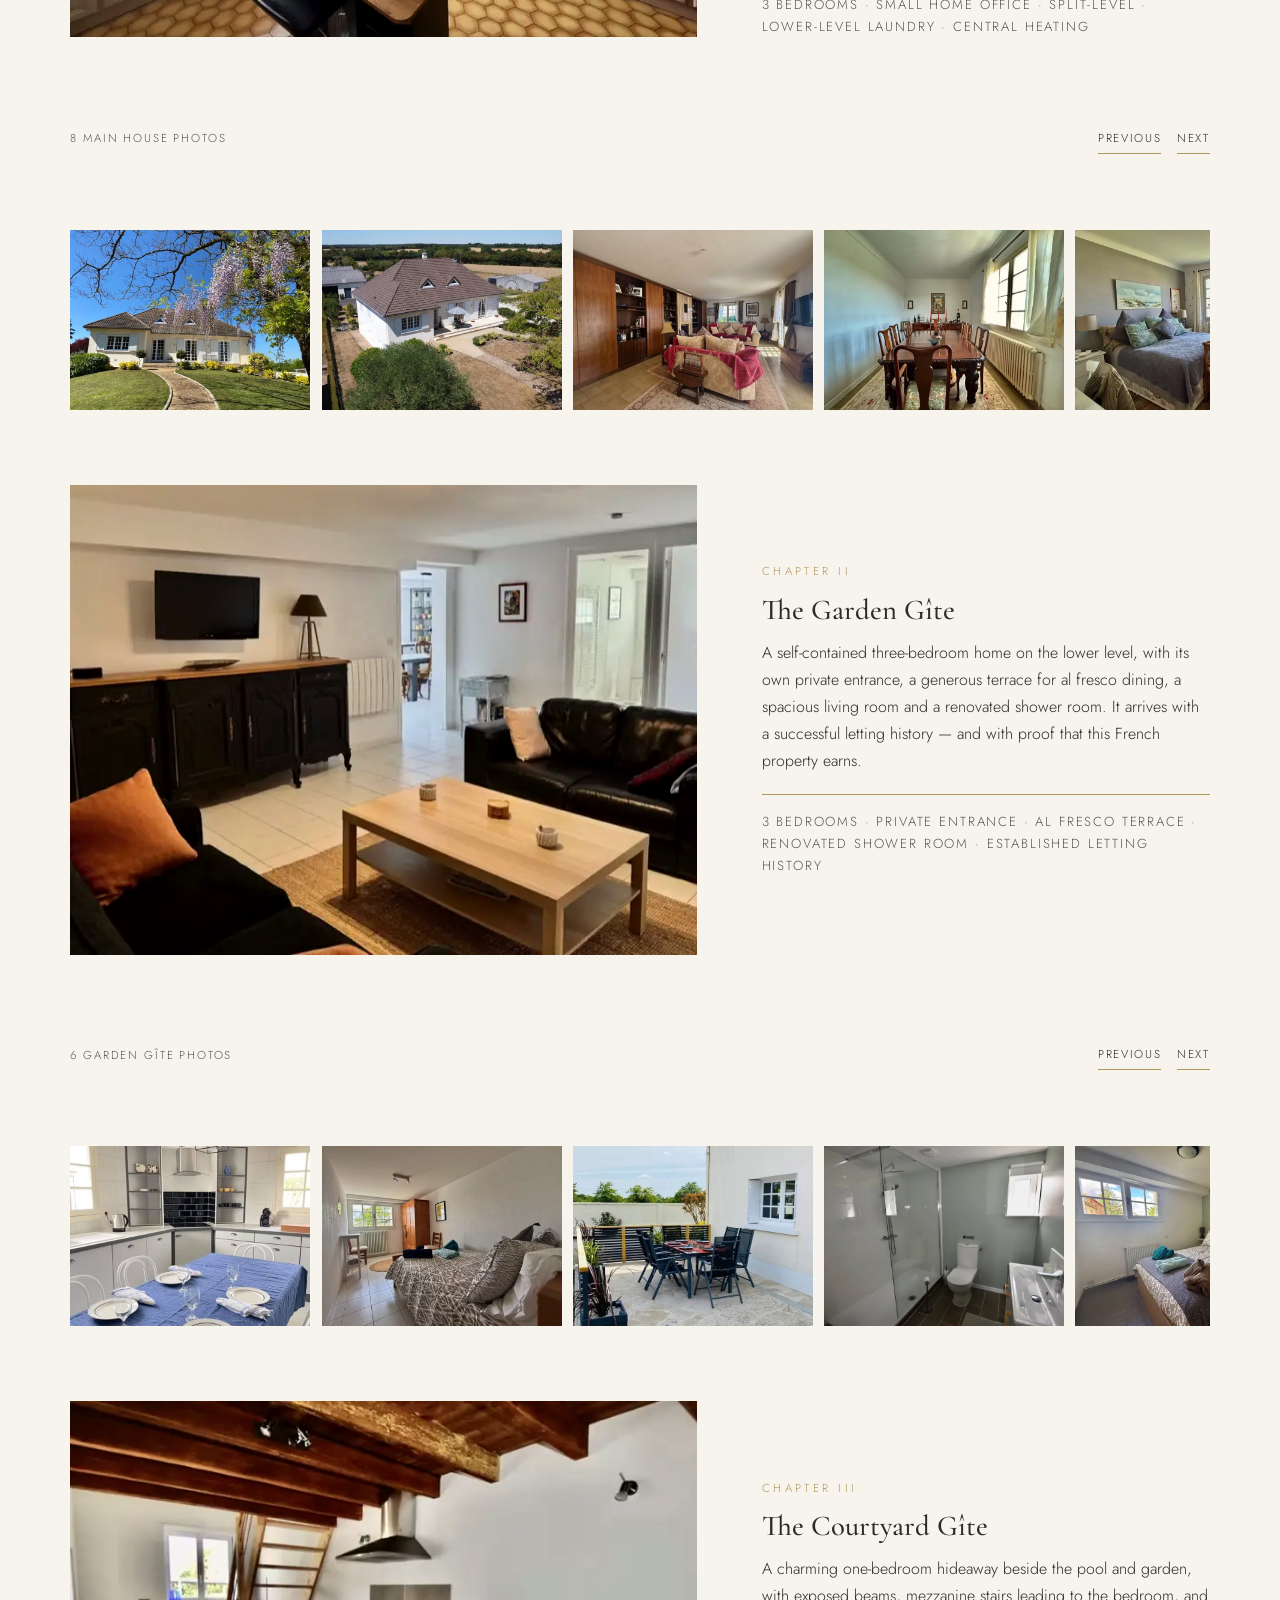
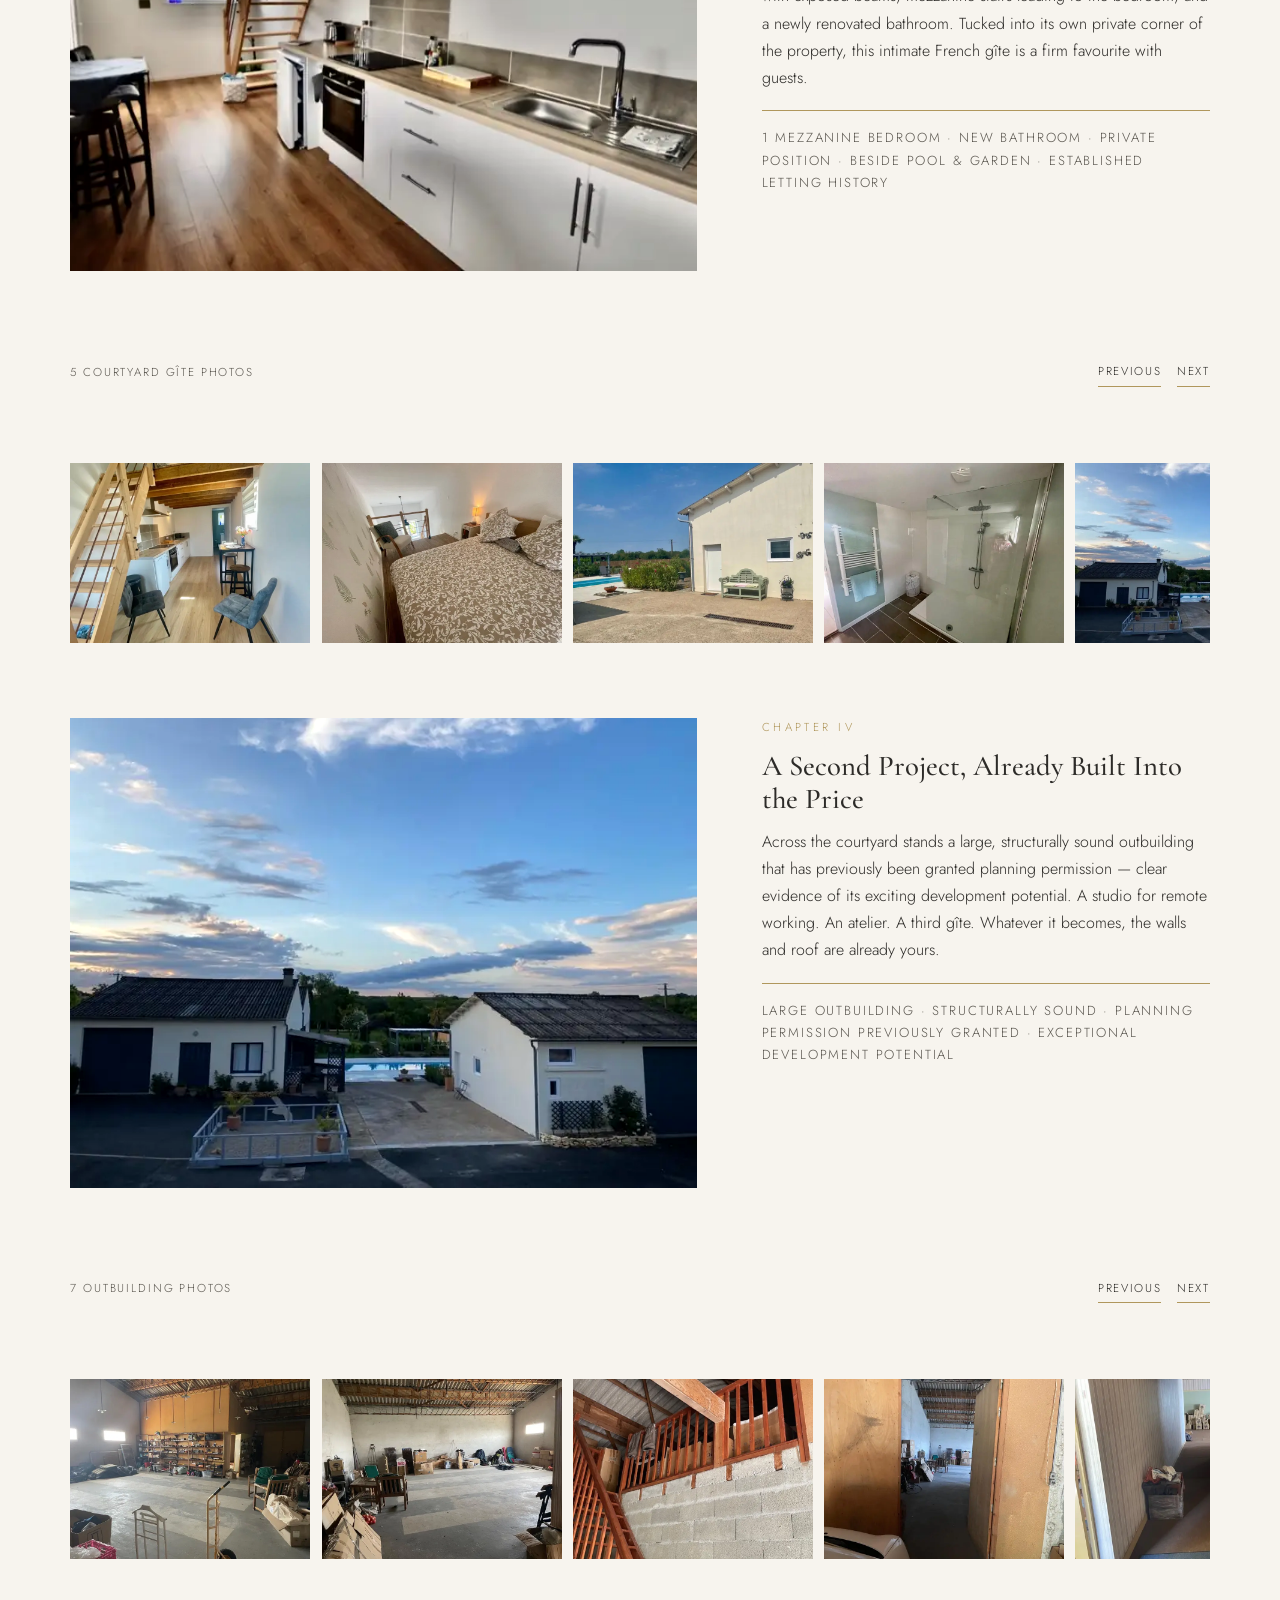
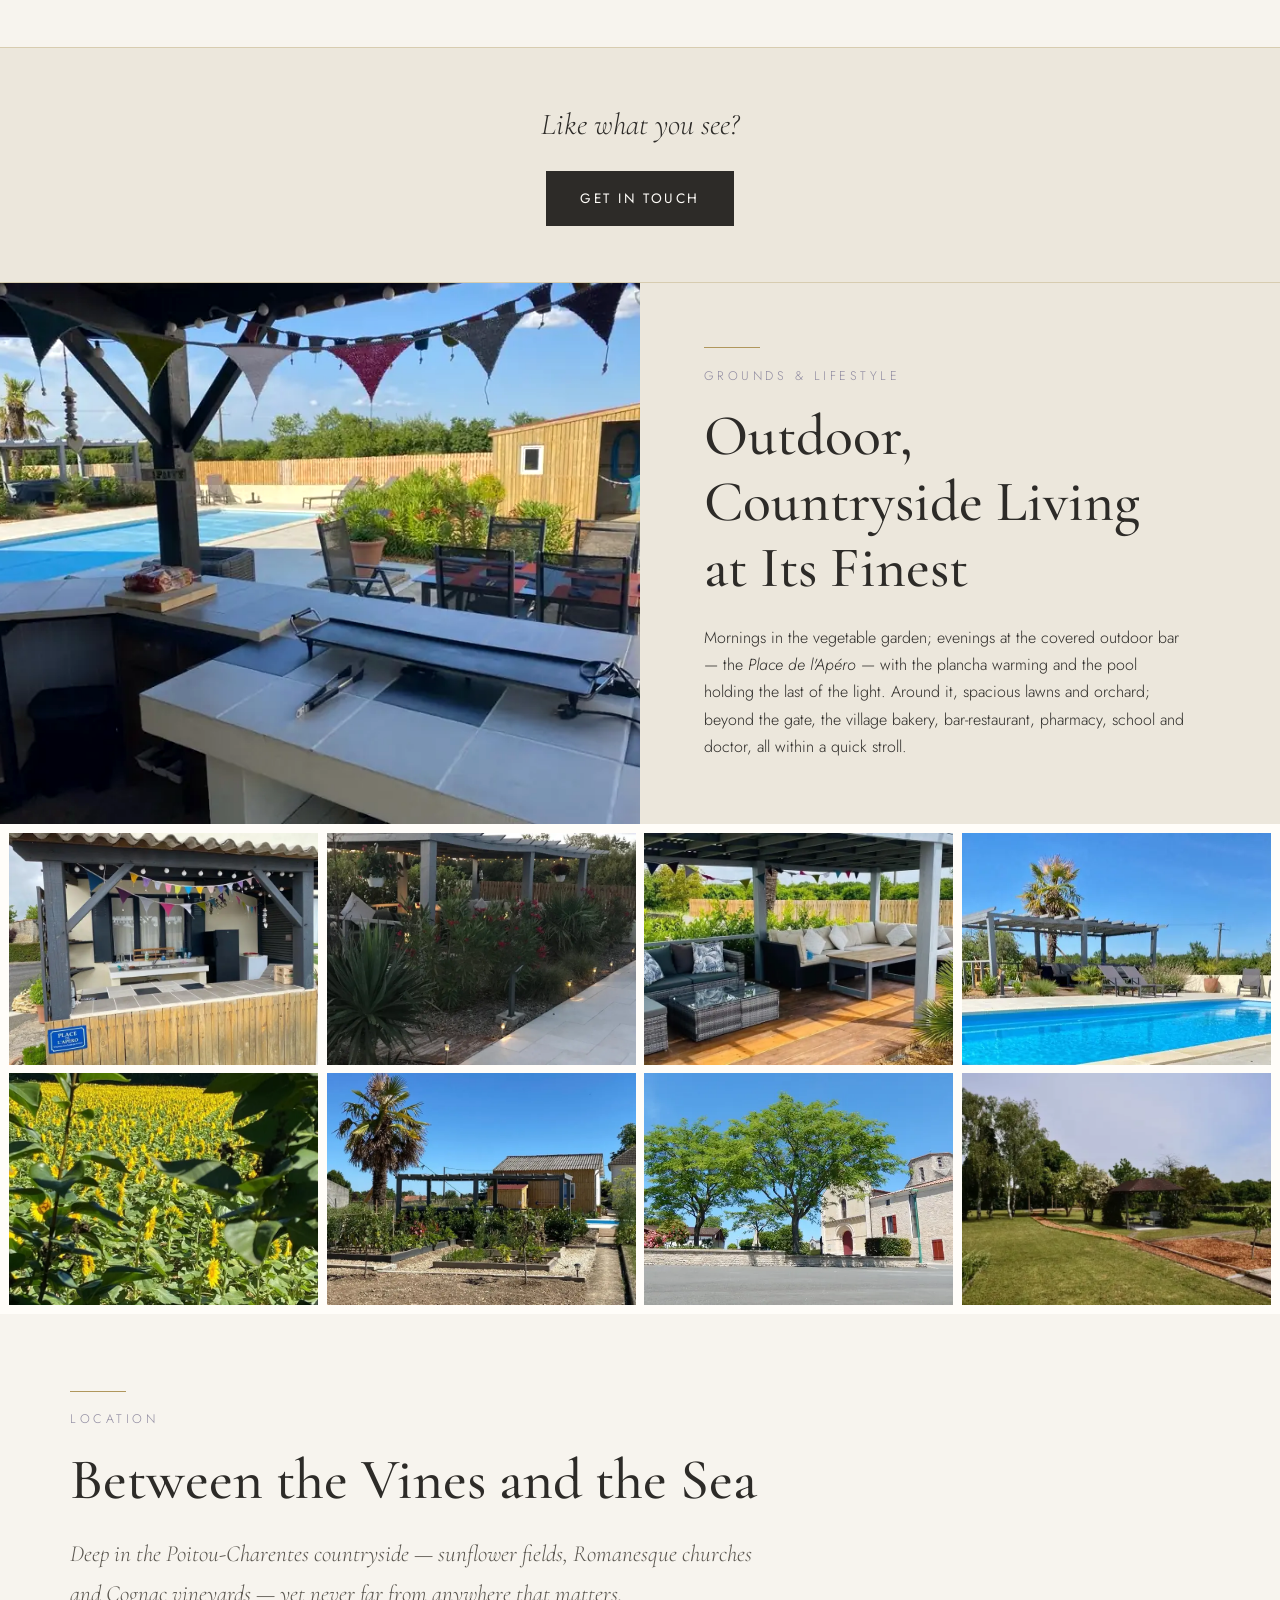
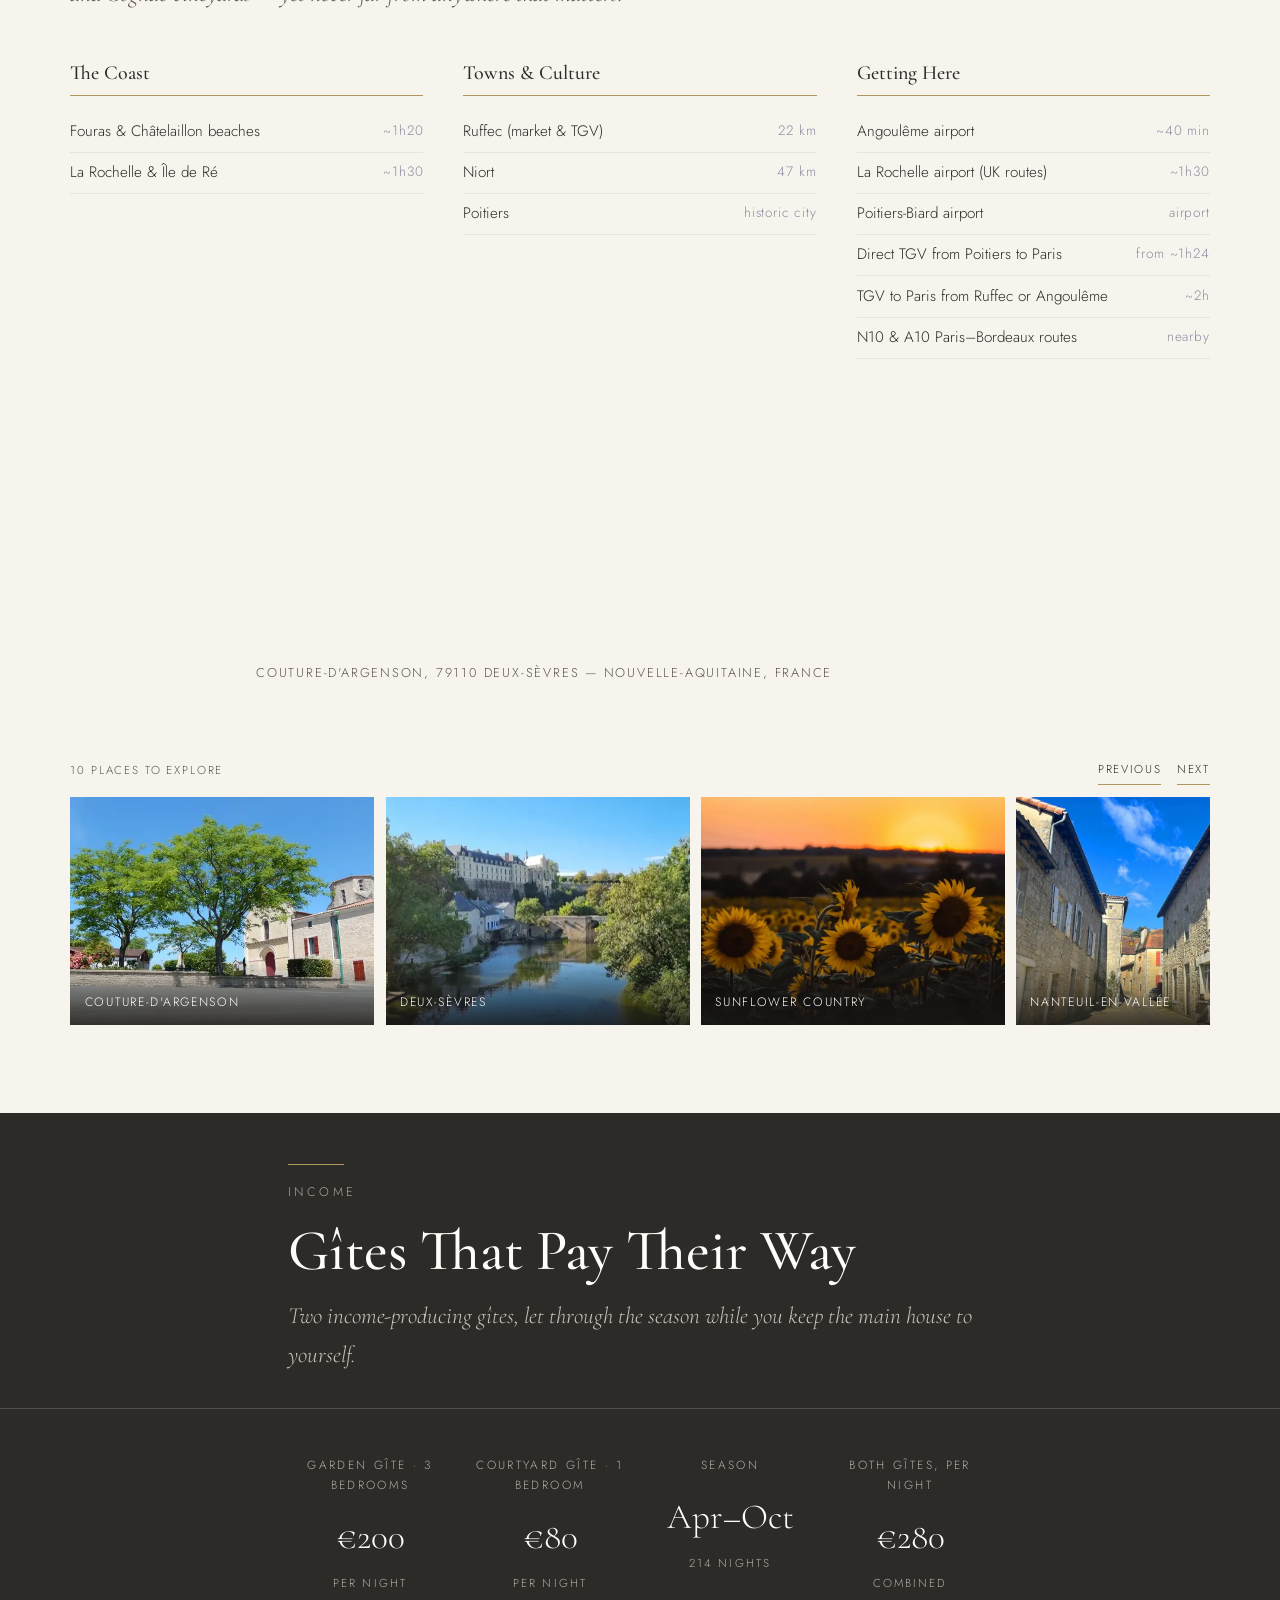
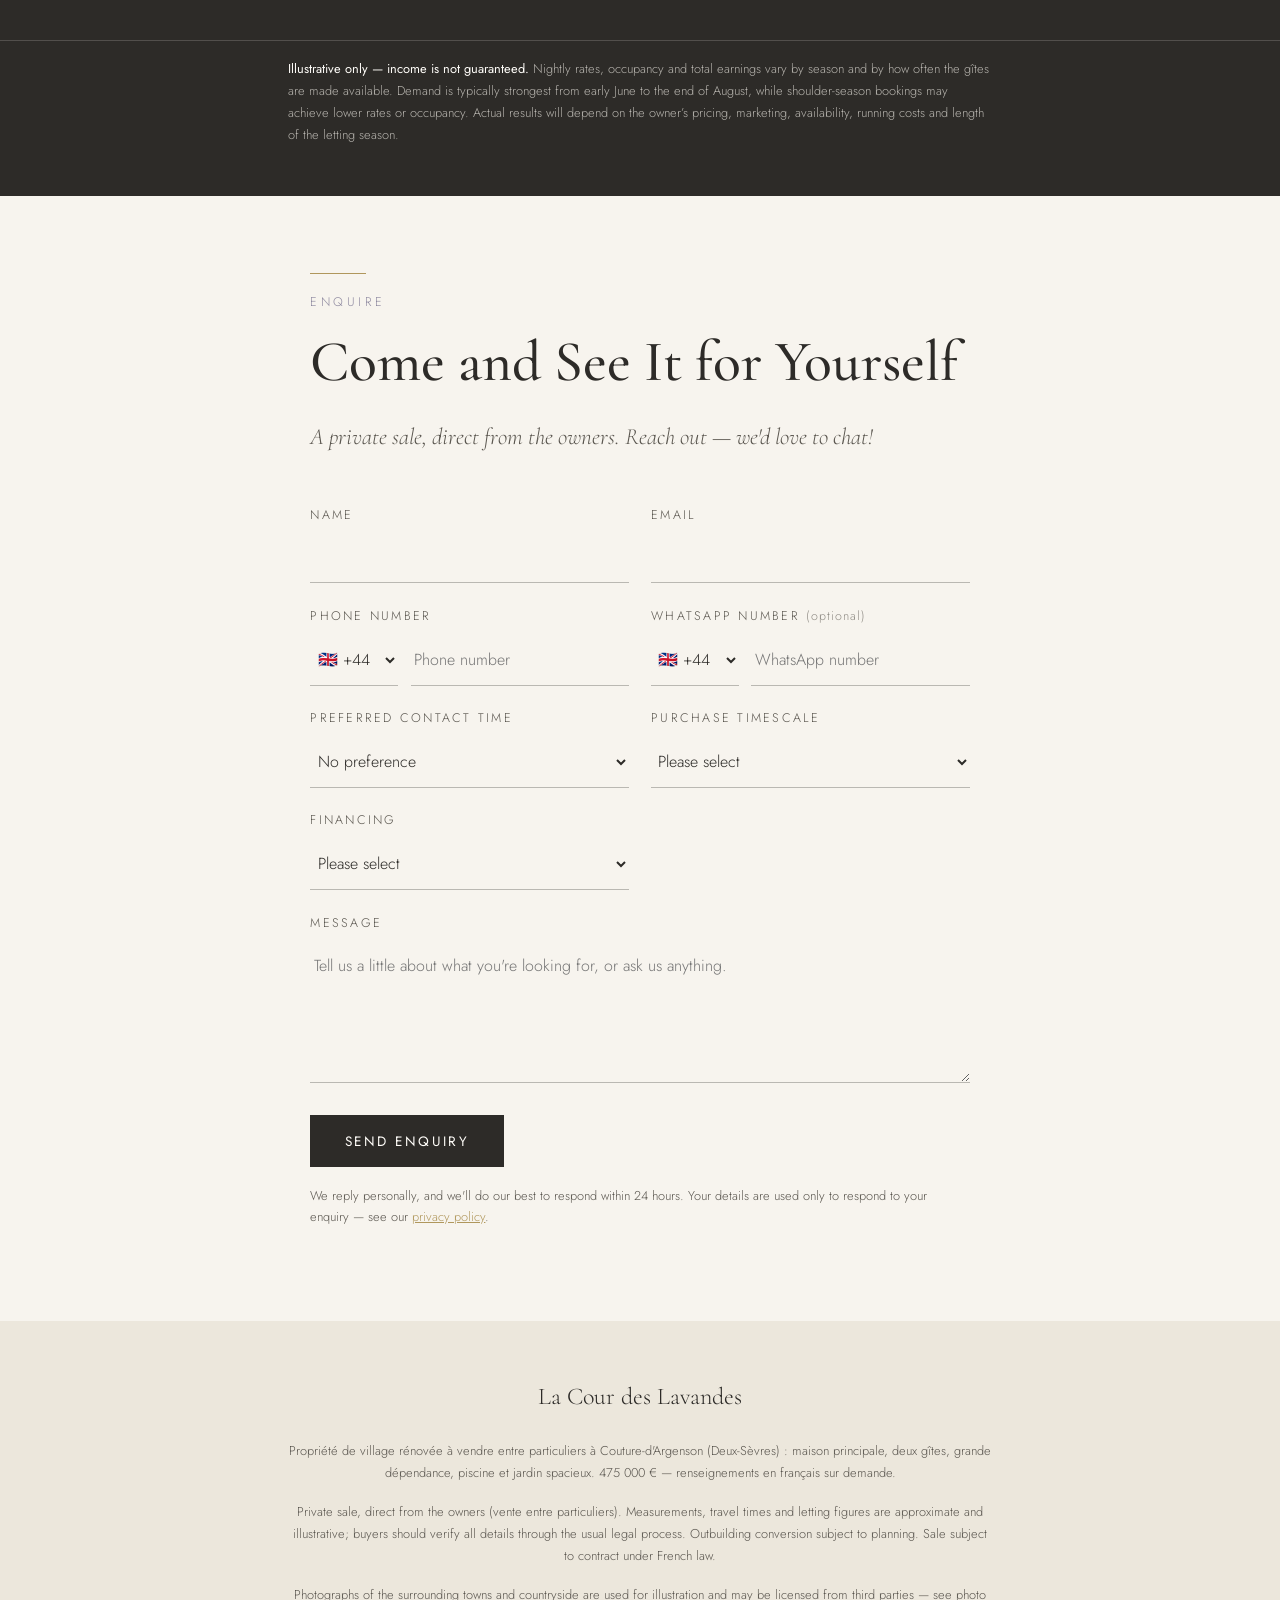
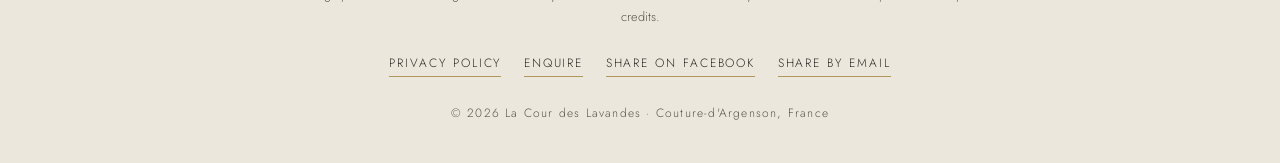
==== commit 05572374: "Use custom domain for site metadata" ====
--- a/index.html
+++ b/index.html
@@ -8,8 +8,8 @@
   <title>French Village Property for Sale — 9-Bed Gîte Complex, Pool &amp; Income Potential | Couture-d'Argenson, Poitou-Charentes</title>
   <meta name="description" content="A renovated French village property for sale in Couture-d'Argenson, Deux-Sèvres: main house, two income-producing gîtes, large outbuilding, pool and 3,200m² of gardens. €475,000, private sale. A second home in Nouvelle-Aquitaine that pays for itself.">
   <meta name="description" lang="fr" content="Propriété de village rénovée à vendre à Couture-d'Argenson (79) : maison principale, deux gîtes avec revenus locatifs, grande dépendance, piscine et 3 200 m² de jardins. 475 000 €, vente entre particuliers.">
-  <link rel="canonical" href="https://la-cour-des-lavandes.vercel.app/">
-  <link rel="alternate" hreflang="en" href="https://la-cour-des-lavandes.vercel.app/">
+  <link rel="canonical" href="https://lacourdeslavandes.com/">
+  <link rel="alternate" hreflang="en" href="https://lacourdeslavandes.com/">
   <meta name="robots" content="index, follow">
 
   <!-- Open Graph (Meta ads link previews) -->
@@ -17,10 +17,10 @@
   <meta property="og:site_name" content="La Cour des Lavandes">
   <meta property="og:title" content="A French Village Property With Two Gîtes, a Pool — and Room to Grow">
   <meta property="og:description" content="Four buildings, nine bedrooms, beautiful gardens and two income-producing gîtes, an hour from the Atlantic coast. €475,000, private sale.">
-  <meta property="og:image" content="https://la-cour-des-lavandes.vercel.app/images/hero-house-lavender-800.jpg">
+  <meta property="og:image" content="https://lacourdeslavandes.com/images/hero-house-lavender-800.jpg">
   <meta property="og:image:width" content="800">
   <meta property="og:image:height" content="600">
-  <meta property="og:url" content="https://la-cour-des-lavandes.vercel.app/">
+  <meta property="og:url" content="https://lacourdeslavandes.com/">
   <meta property="og:locale" content="en_GB">
   <meta property="og:locale:alternate" content="fr_FR">
 
@@ -28,7 +28,7 @@
   <meta name="twitter:card" content="summary_large_image">
   <meta name="twitter:title" content="A French Village Property With Two Gîtes, a Pool — and Room to Grow">
   <meta name="twitter:description" content="Four buildings, nine bedrooms, beautiful gardens and two income-producing gîtes, an hour from the Atlantic coast. €475,000, private sale.">
-  <meta name="twitter:image" content="https://la-cour-des-lavandes.vercel.app/images/hero-house-lavender-800.jpg">
+  <meta name="twitter:image" content="https://lacourdeslavandes.com/images/hero-house-lavender-800.jpg">
 
   <!-- Fonts: preconnect + swap to avoid render blocking -->
   <link rel="preconnect" href="https://fonts.googleapis.com">
@@ -51,12 +51,12 @@
       {
         "@type": "RealEstateListing",
         "name": "La Cour des Lavandes — Village Property with Two Gîtes, Couture-d'Argenson",
-        "url": "https://la-cour-des-lavandes.vercel.app/",
+        "url": "https://lacourdeslavandes.com/",
         "datePosted": "2026-08-01",
         "image": [
-          "https://la-cour-des-lavandes.vercel.app/images/hero-house-lavender-800.jpg",
-          "https://la-cour-des-lavandes.vercel.app/images/pool-summer-kitchen-800.jpg",
-          "https://la-cour-des-lavandes.vercel.app/images/garden-gazebo-1600.jpg"
+          "https://lacourdeslavandes.com/images/hero-house-lavender-800.jpg",
+          "https://lacourdeslavandes.com/images/pool-summer-kitchen-800.jpg",
+          "https://lacourdeslavandes.com/images/garden-gazebo-1600.jpg"
         ],
         "about": {
           "@type": "Residence",
@@ -83,13 +83,13 @@
         "@type": "Product",
         "name": "French village property with two gîtes and pool, Couture-d'Argenson",
         "description": "Renovated four-building property: main house, 3-bed gîte, 1-bed gîte and a large outbuilding on 3,200m² with a pool. Private sale.",
-        "image": "https://la-cour-des-lavandes.vercel.app/images/hero-house-lavender-800.jpg",
+        "image": "https://lacourdeslavandes.com/images/hero-house-lavender-800.jpg",
         "offers": {
           "@type": "Offer",
           "price": "475000",
           "priceCurrency": "EUR",
           "availability": "https://schema.org/InStock",
-          "url": "https://la-cour-des-lavandes.vercel.app/",
+          "url": "https://lacourdeslavandes.com/",
           "seller": { "@type": "Person", "name": "Private Owner" }
         }
       }
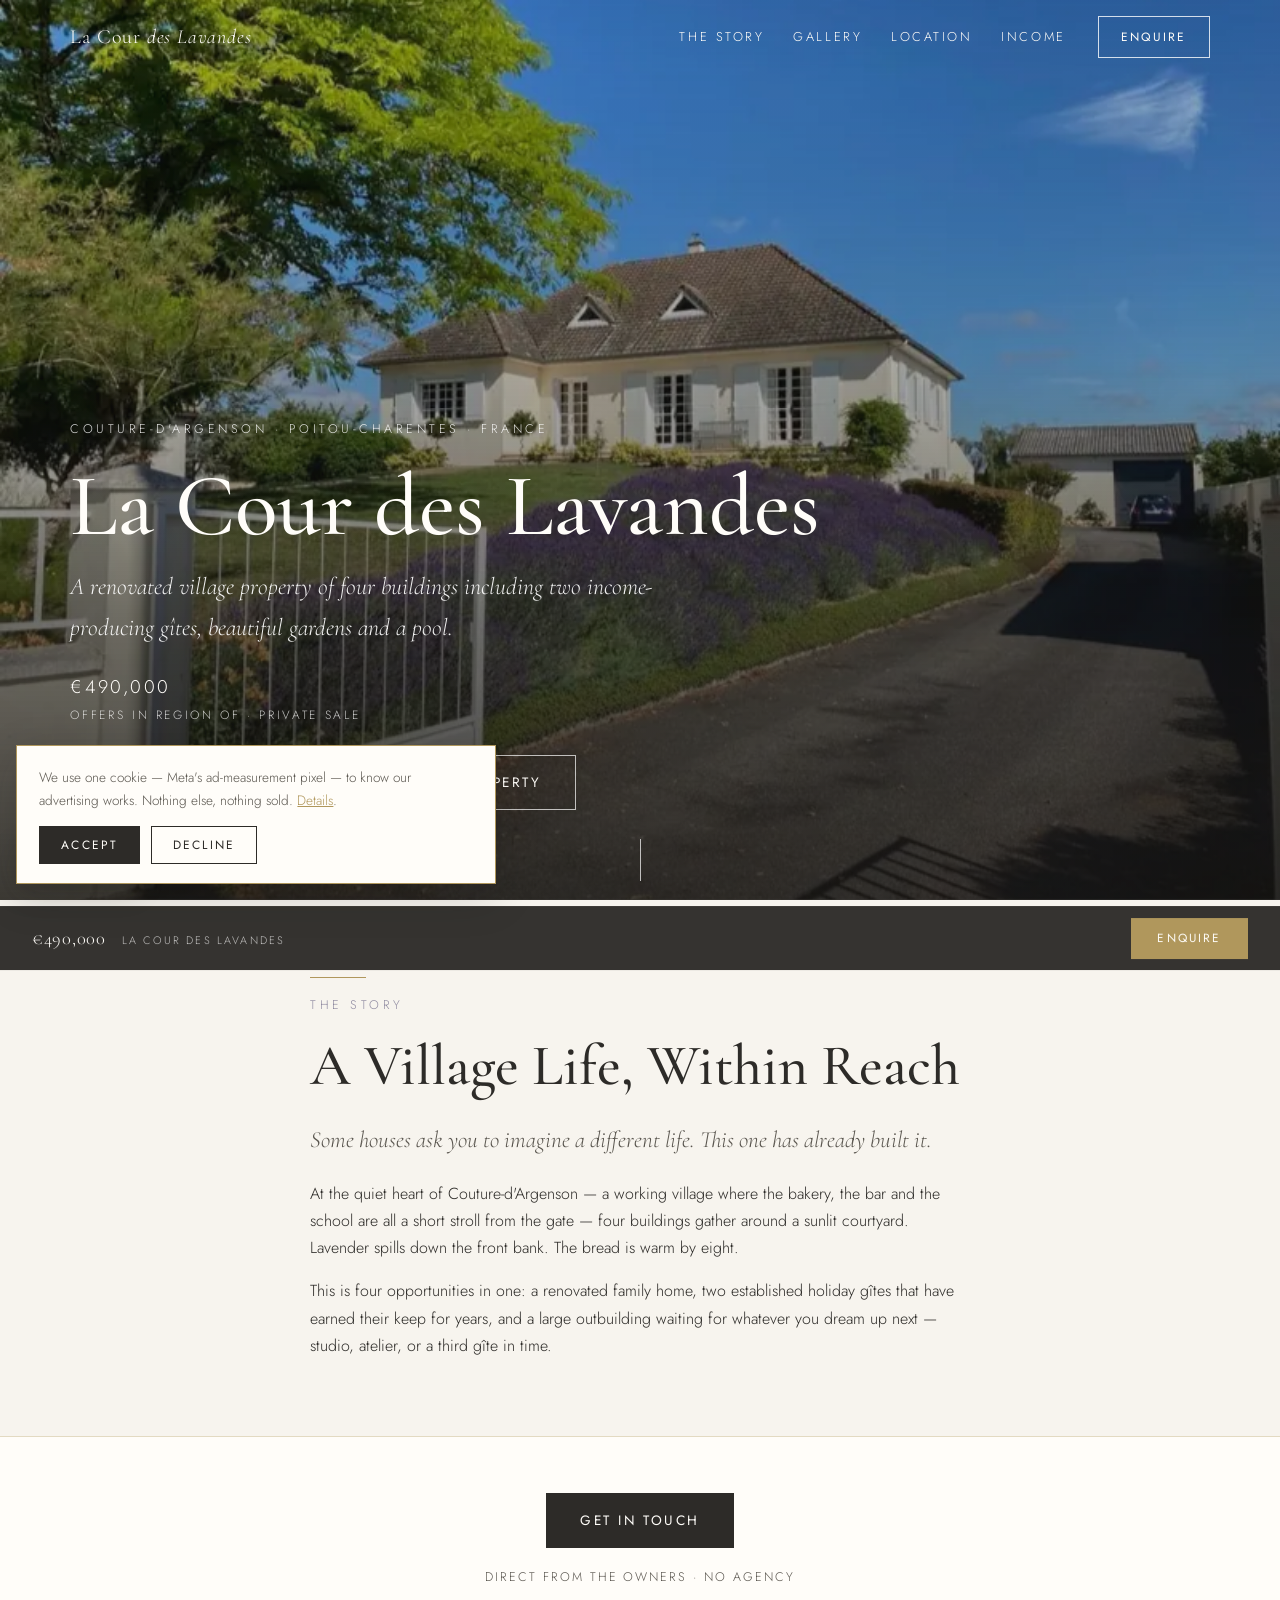
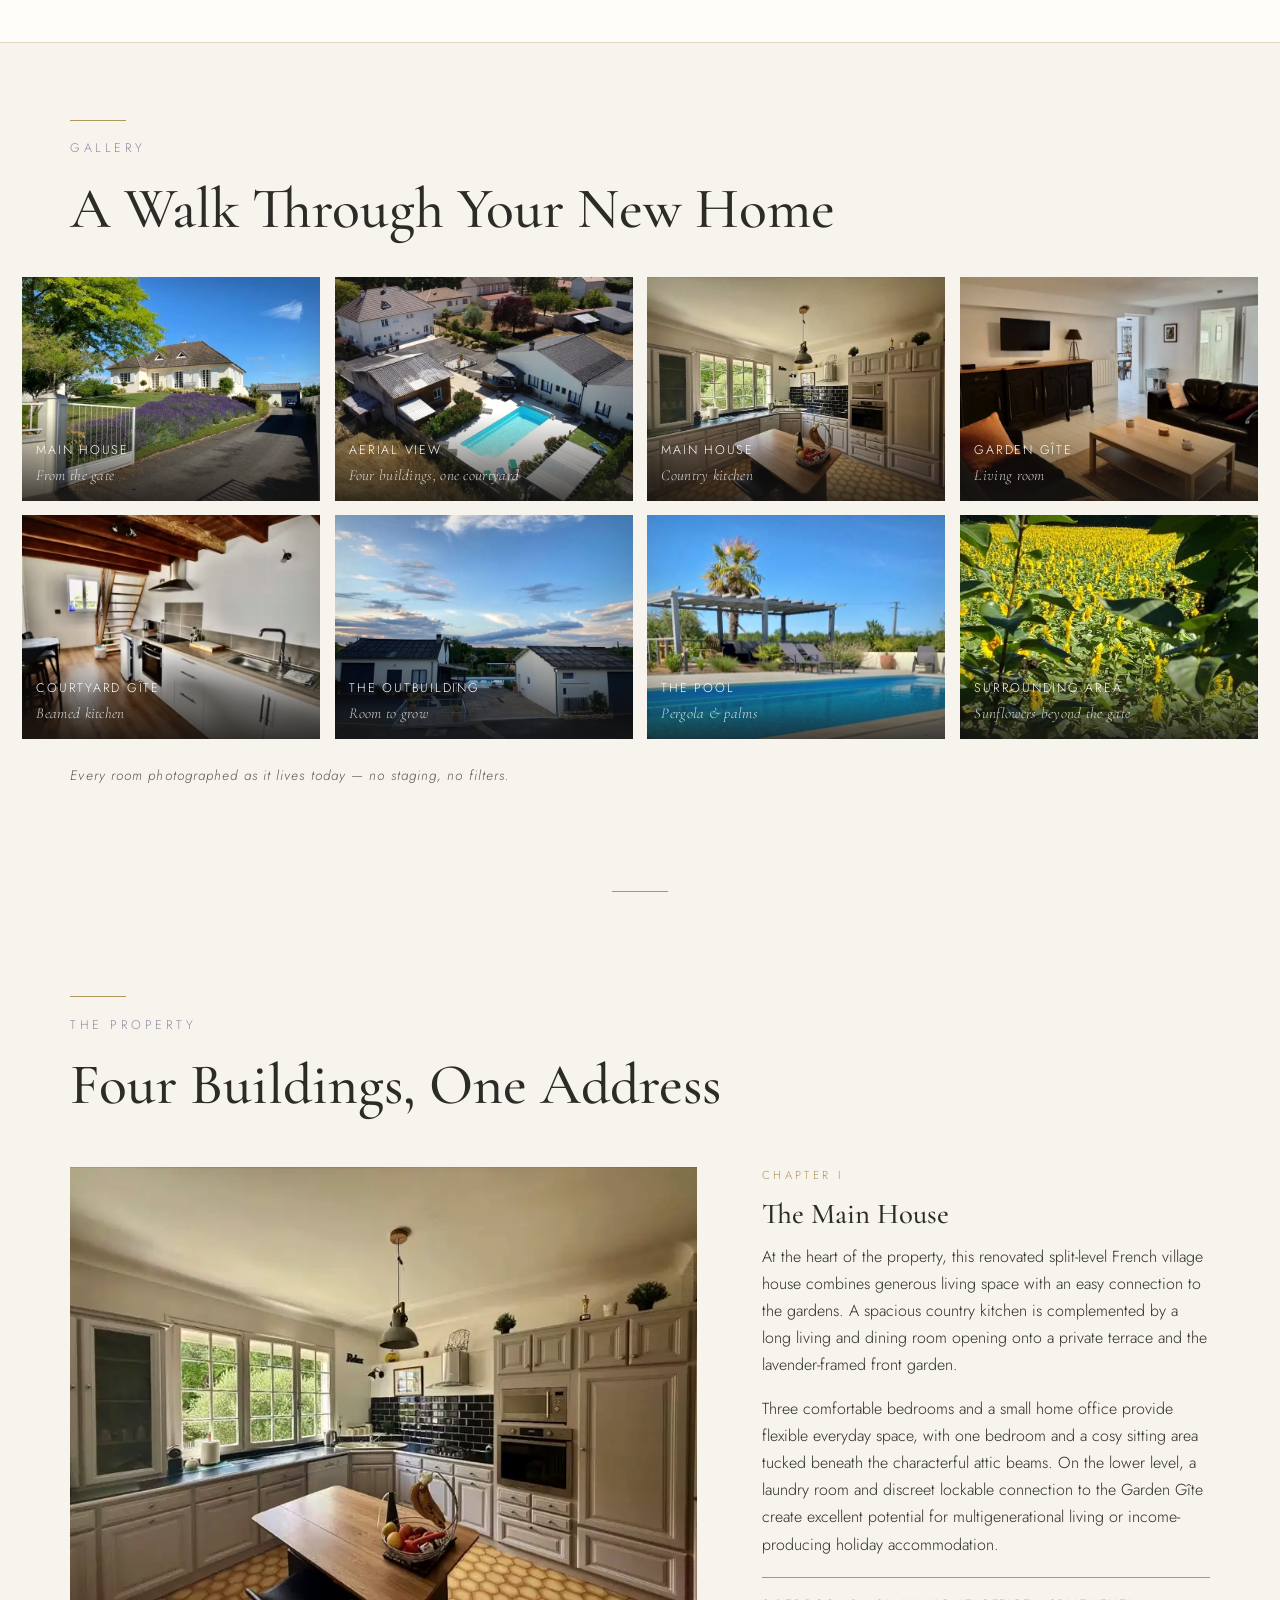
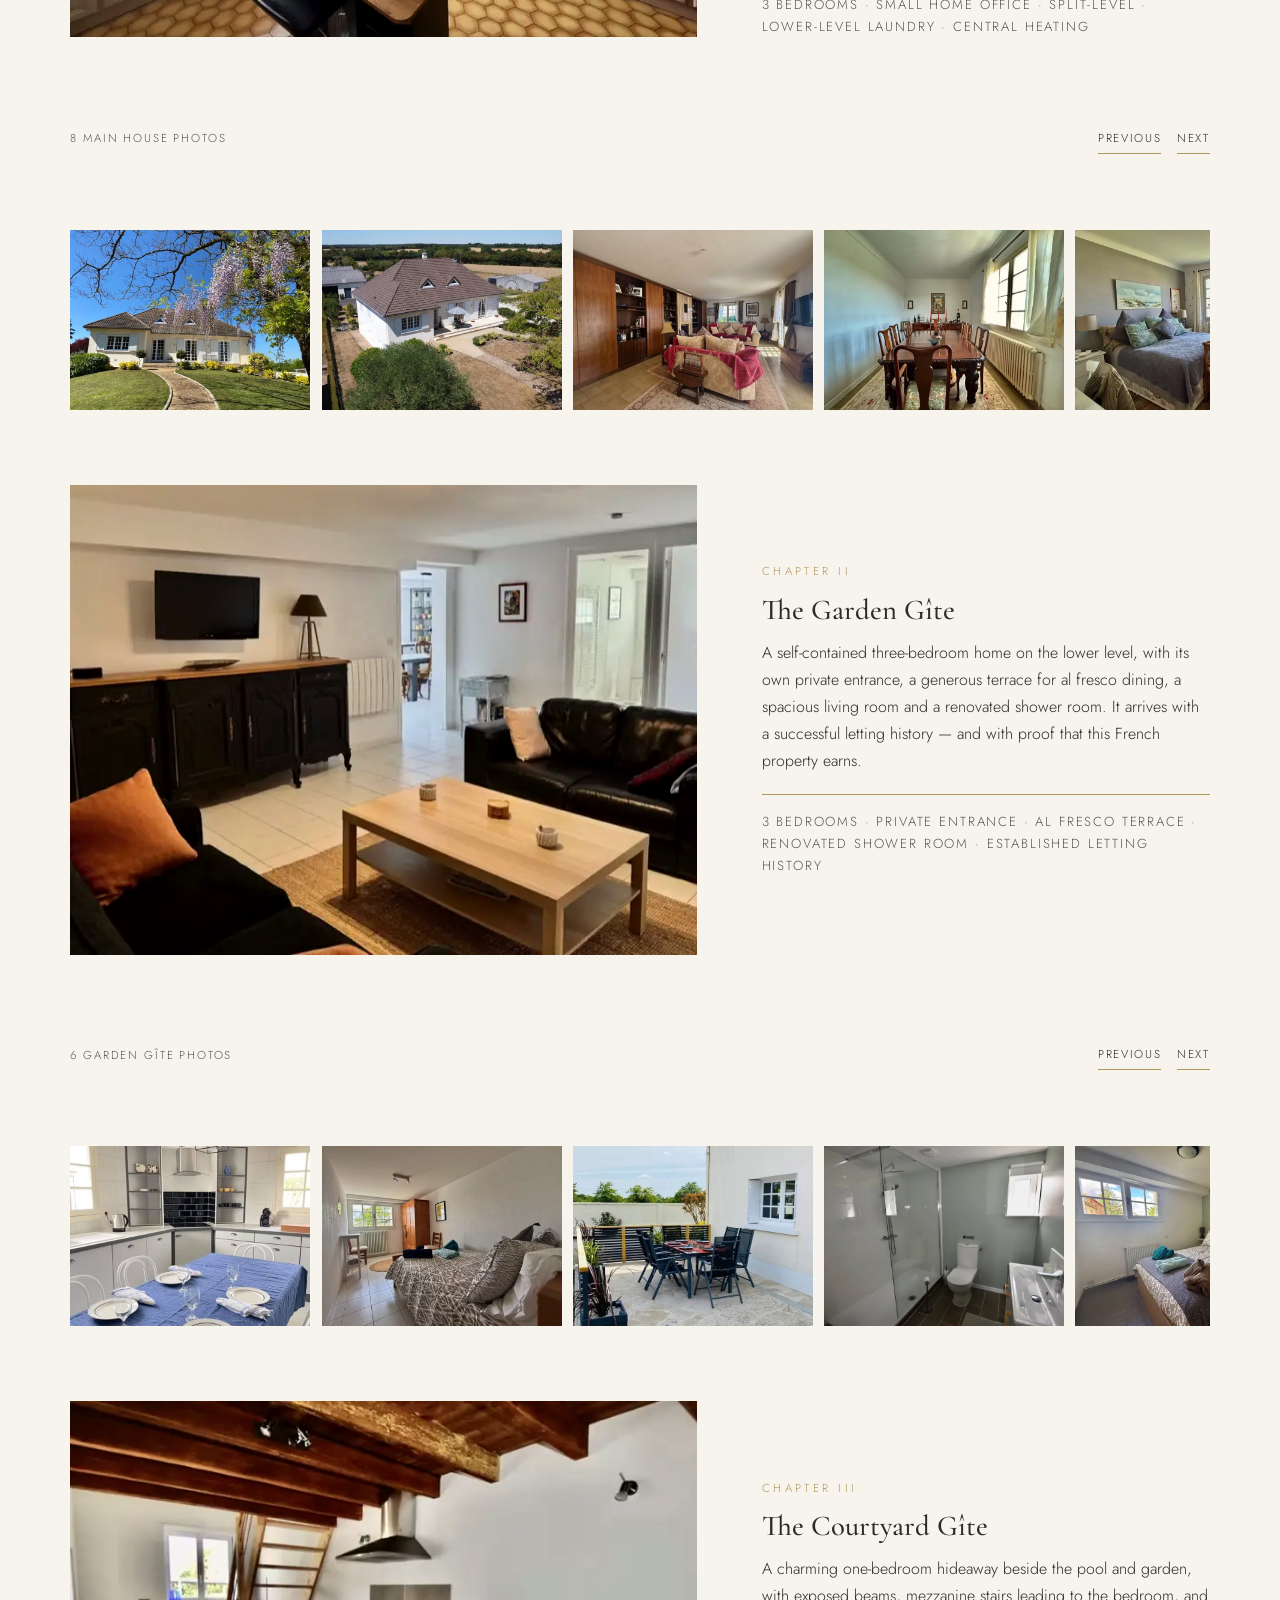
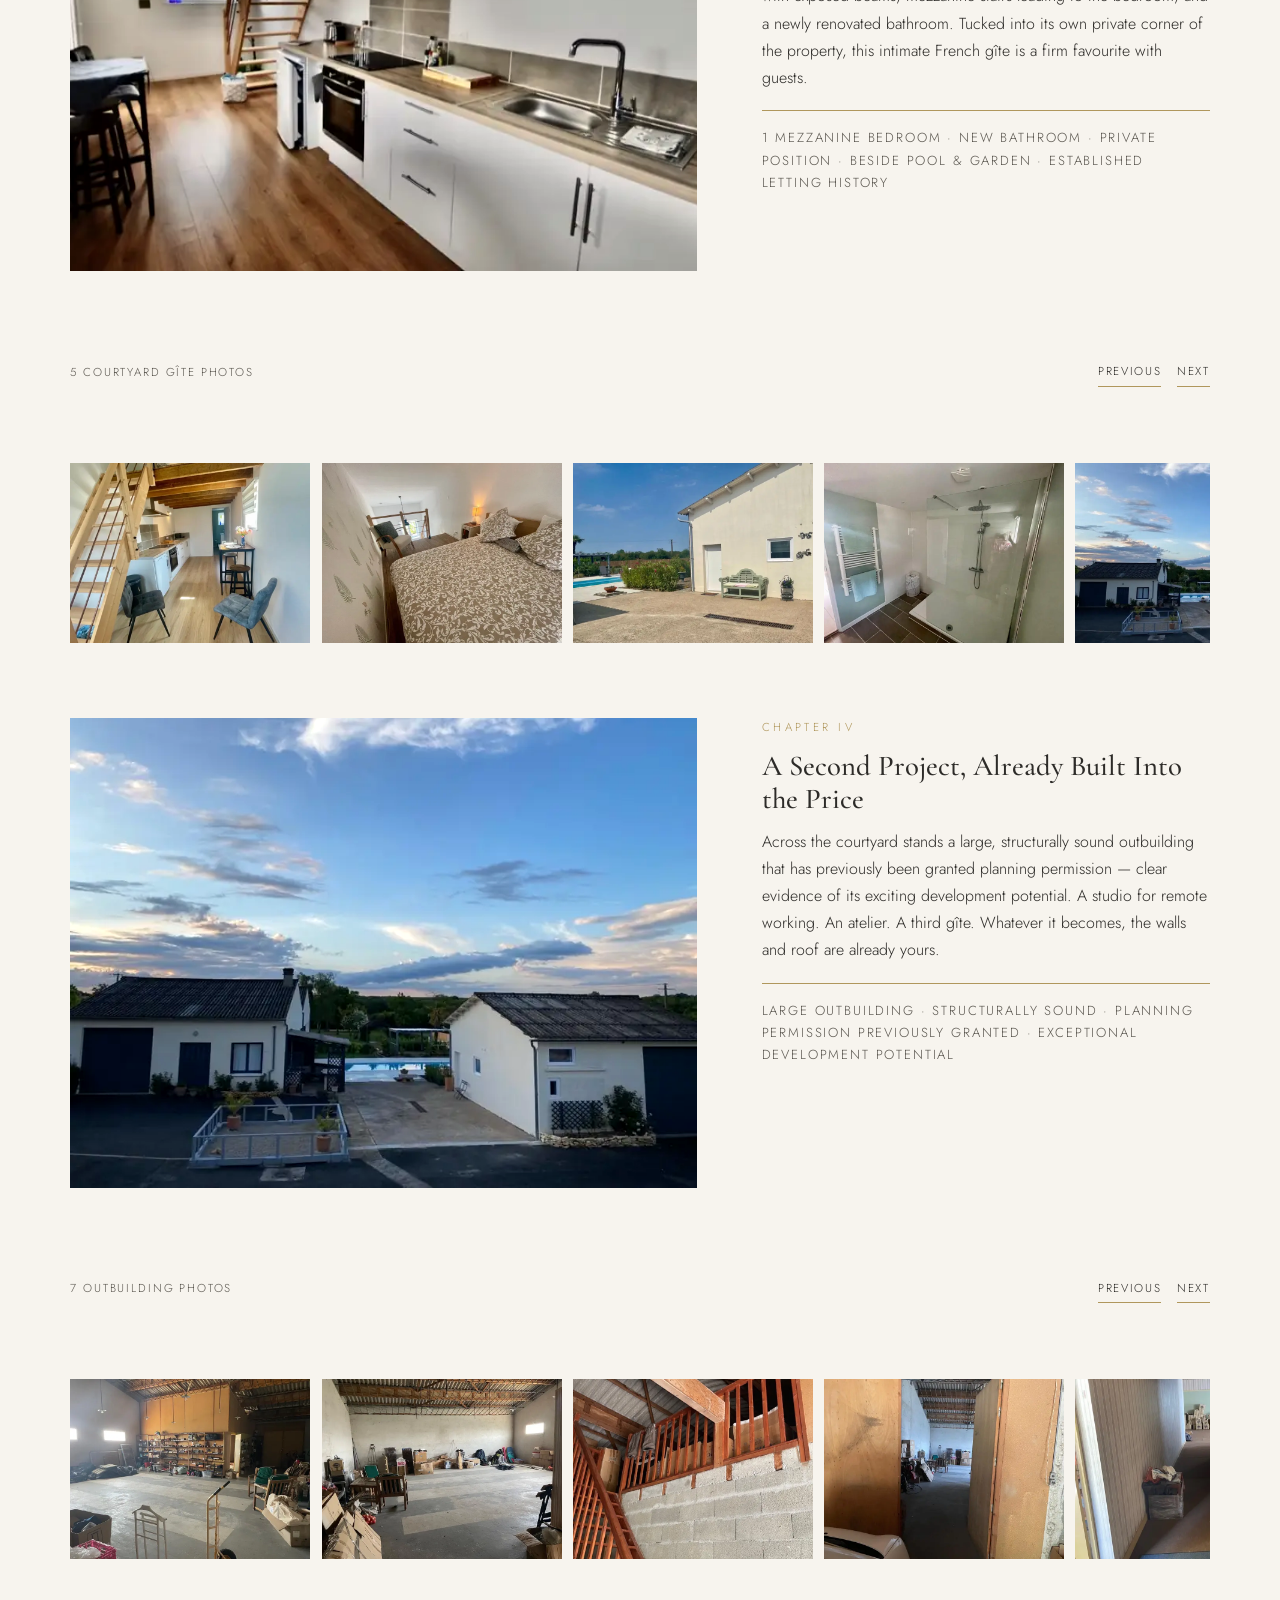
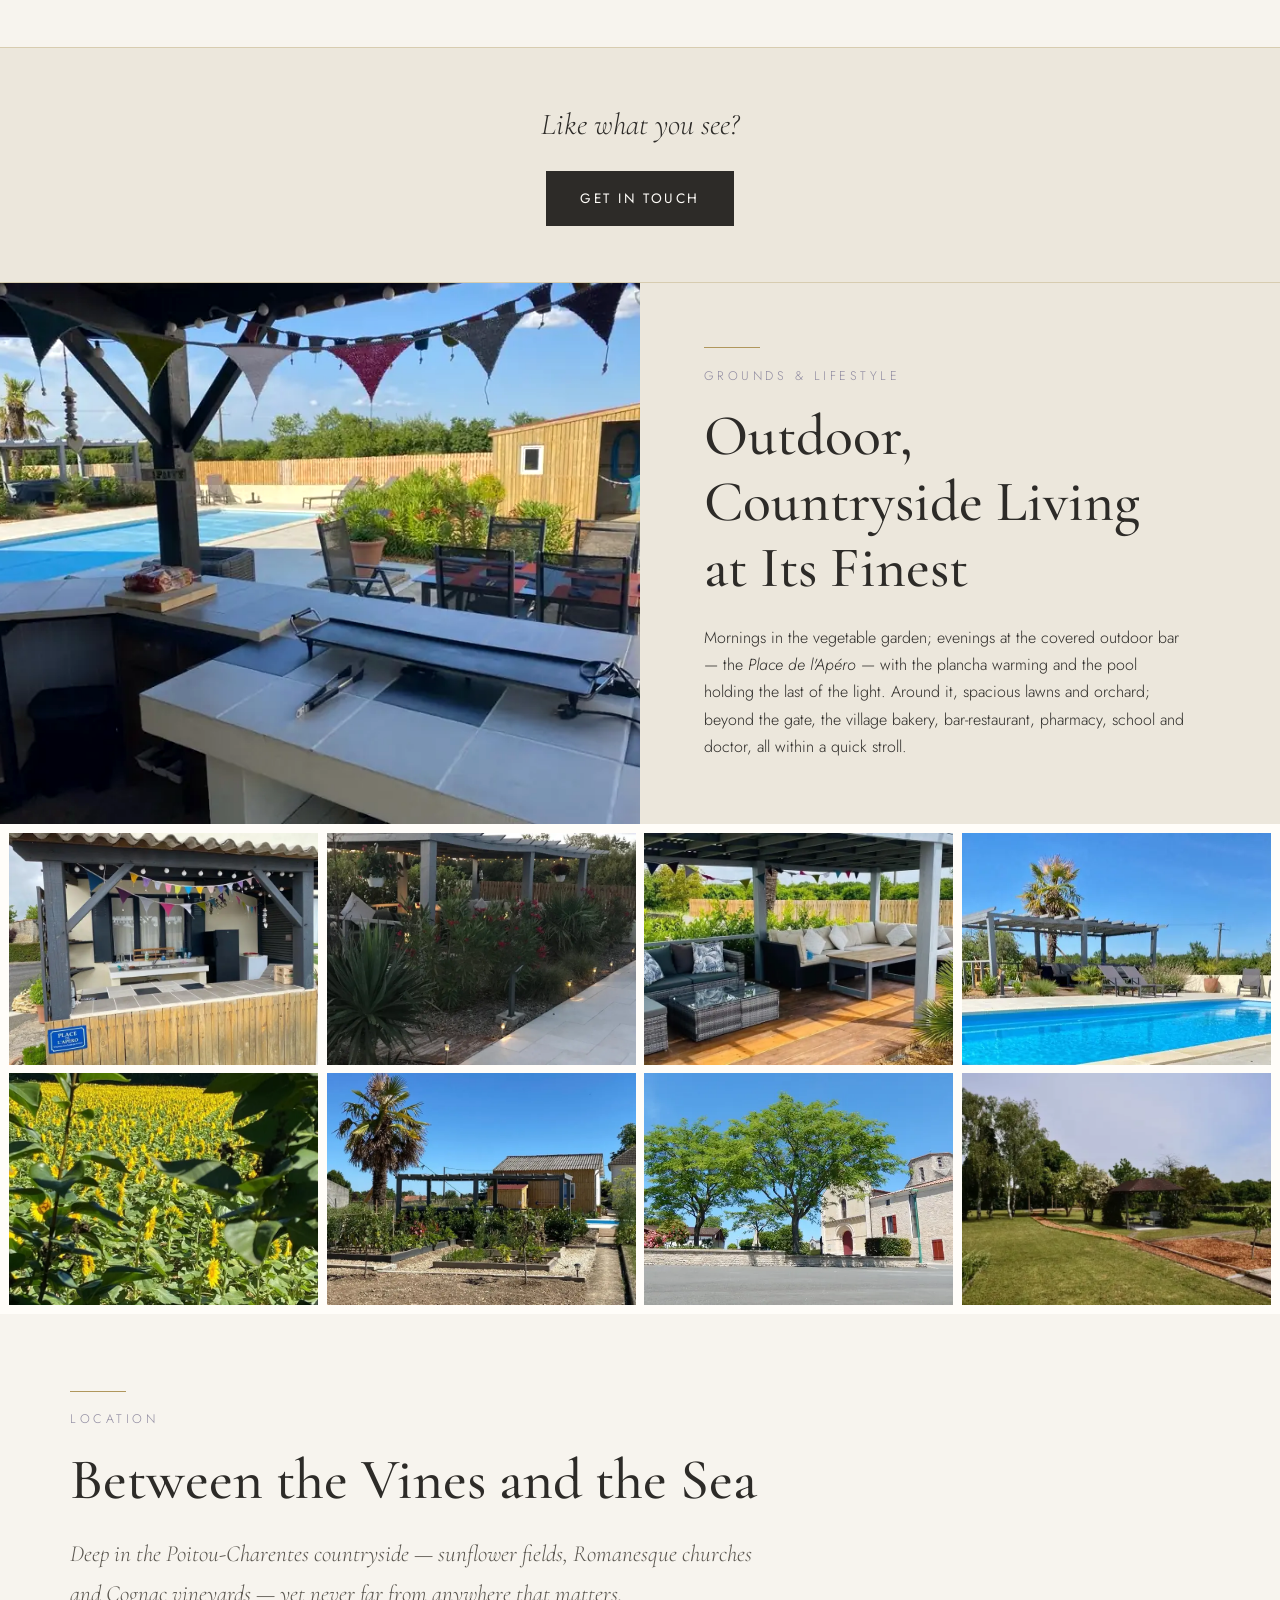
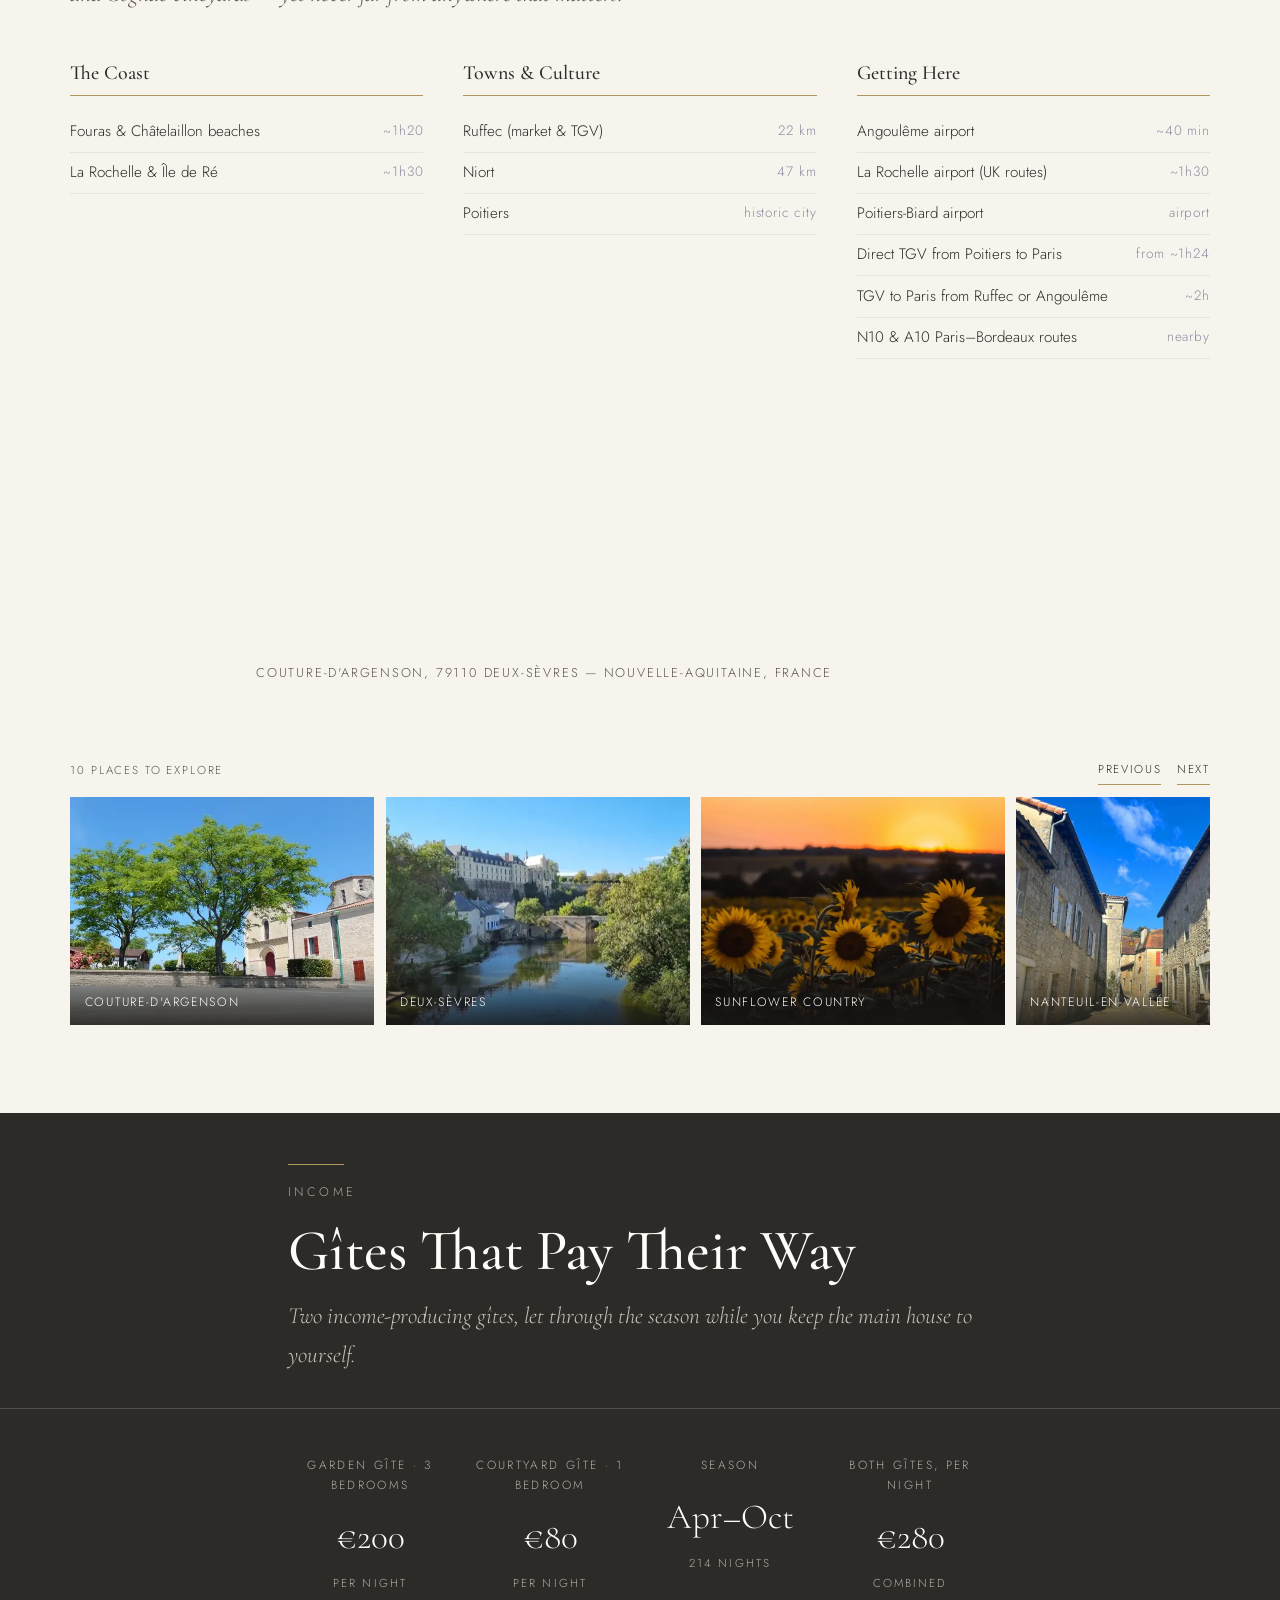
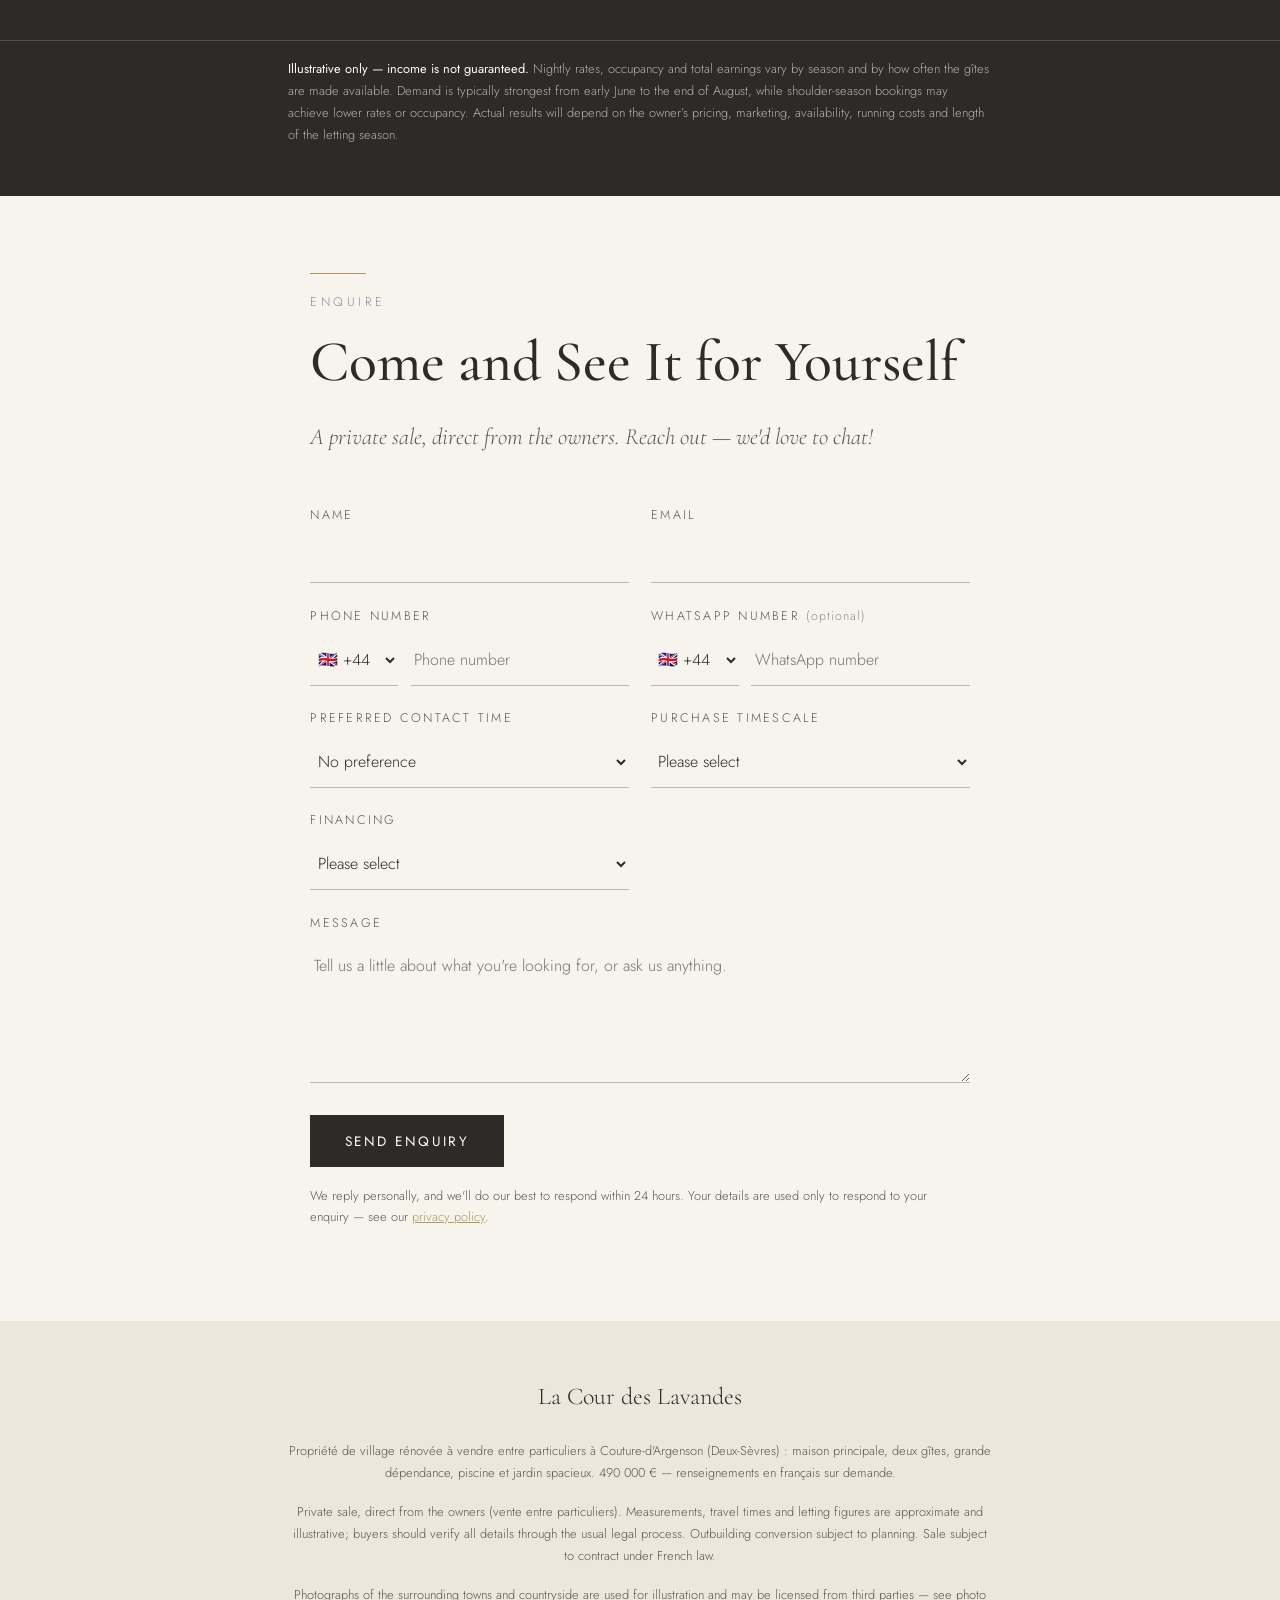
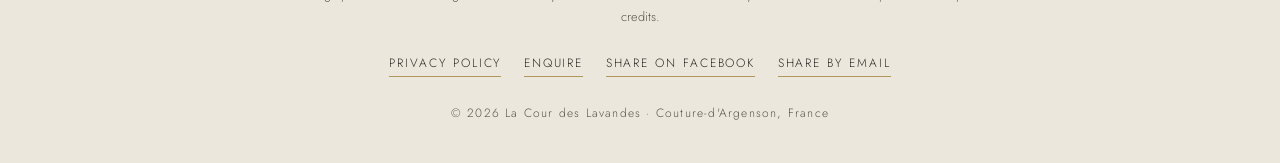
==== commit 810611a2: "Update asking price to 490000 euros" ====
--- a/index.html
+++ b/index.html
@@ -6,8 +6,8 @@
 
   <!-- Primary SEO -->
   <title>French Village Property for Sale — 9-Bed Gîte Complex, Pool &amp; Income Potential | Couture-d'Argenson, Poitou-Charentes</title>
-  <meta name="description" content="A renovated French village property for sale in Couture-d'Argenson, Deux-Sèvres: main house, two income-producing gîtes, large outbuilding, pool and 3,200m² of gardens. €475,000, private sale. A second home in Nouvelle-Aquitaine that pays for itself.">
-  <meta name="description" lang="fr" content="Propriété de village rénovée à vendre à Couture-d'Argenson (79) : maison principale, deux gîtes avec revenus locatifs, grande dépendance, piscine et 3 200 m² de jardins. 475 000 €, vente entre particuliers.">
+  <meta name="description" content="A renovated French village property for sale in Couture-d'Argenson, Deux-Sèvres: main house, two income-producing gîtes, large outbuilding, pool and 3,200m² of gardens. €490,000, private sale. A second home in Nouvelle-Aquitaine that pays for itself.">
+  <meta name="description" lang="fr" content="Propriété de village rénovée à vendre à Couture-d'Argenson (79) : maison principale, deux gîtes avec revenus locatifs, grande dépendance, piscine et 3 200 m² de jardins. 490 000 €, vente entre particuliers.">
   <link rel="canonical" href="https://lacourdeslavandes.com/">
   <link rel="alternate" hreflang="en" href="https://lacourdeslavandes.com/">
   <meta name="robots" content="index, follow">
@@ -16,7 +16,7 @@
   <meta property="og:type" content="website">
   <meta property="og:site_name" content="La Cour des Lavandes">
   <meta property="og:title" content="A French Village Property With Two Gîtes, a Pool — and Room to Grow">
-  <meta property="og:description" content="Four buildings, nine bedrooms, beautiful gardens and two income-producing gîtes, an hour from the Atlantic coast. €475,000, private sale.">
+  <meta property="og:description" content="Four buildings, nine bedrooms, beautiful gardens and two income-producing gîtes, an hour from the Atlantic coast. €490,000, private sale.">
   <meta property="og:image" content="https://lacourdeslavandes.com/images/hero-house-lavender-800.jpg">
   <meta property="og:image:width" content="800">
   <meta property="og:image:height" content="600">
@@ -27,7 +27,7 @@
   <!-- Twitter Card -->
   <meta name="twitter:card" content="summary_large_image">
   <meta name="twitter:title" content="A French Village Property With Two Gîtes, a Pool — and Room to Grow">
-  <meta name="twitter:description" content="Four buildings, nine bedrooms, beautiful gardens and two income-producing gîtes, an hour from the Atlantic coast. €475,000, private sale.">
+  <meta name="twitter:description" content="Four buildings, nine bedrooms, beautiful gardens and two income-producing gîtes, an hour from the Atlantic coast. €490,000, private sale.">
   <meta name="twitter:image" content="https://lacourdeslavandes.com/images/hero-house-lavender-800.jpg">
 
   <!-- Fonts: preconnect + swap to avoid render blocking -->
@@ -86,7 +86,7 @@
         "image": "https://lacourdeslavandes.com/images/hero-house-lavender-800.jpg",
         "offers": {
           "@type": "Offer",
-          "price": "475000",
+          "price": "490000",
           "priceCurrency": "EUR",
           "availability": "https://schema.org/InStock",
           "url": "https://lacourdeslavandes.com/",
@@ -118,7 +118,7 @@
 
   <!-- Sticky mini price / CTA bar -->
   <div class="pricebar" id="pricebar" aria-hidden="true">
-    <p class="pricebar-price">€475,000 <span>La Cour des Lavandes</span></p>
+    <p class="pricebar-price">€490,000 <span>La Cour des Lavandes</span></p>
     <a class="btn btn-solid" href="#enquire">Enquire</a>
   </div>
 
@@ -138,7 +138,7 @@
       <p class="eyebrow">Couture-d'Argenson · Poitou-Charentes · France</p>
       <h1>La Cour des Lavandes</h1>
       <p class="hero-hook">A renovated village property of four buildings including two income-producing gîtes, beautiful gardens and a pool.</p>
-      <p class="hero-price">€475,000 <span>offers in region of · private sale</span></p>
+      <p class="hero-price">€490,000 <span>offers in region of · private sale</span></p>
       <div class="hero-ctas">
         <a class="btn btn-solid" href="#enquire">Make an Enquiry</a>
         <a class="btn btn-ghost" href="#gallery">Explore the Property</a>
@@ -546,7 +546,7 @@
   <footer class="footer">
     <div class="footer-inner">
       <p class="footer-brand">La Cour des Lavandes</p>
-      <p class="footer-fr" lang="fr">Propriété de village rénovée à vendre entre particuliers à Couture-d'Argenson (Deux-Sèvres) : maison principale, deux gîtes, grande dépendance, piscine et jardin spacieux. 475 000 € — renseignements en français sur demande.</p>
+      <p class="footer-fr" lang="fr">Propriété de village rénovée à vendre entre particuliers à Couture-d'Argenson (Deux-Sèvres) : maison principale, deux gîtes, grande dépendance, piscine et jardin spacieux. 490 000 € — renseignements en français sur demande.</p>
       <p class="footer-legal">Private sale, direct from the owners (vente entre particuliers). Measurements, travel times and letting figures are approximate and illustrative; buyers should verify all details through the usual legal process. Outbuilding conversion subject to planning. Sale subject to contract under French law.</p>
       <p class="footer-legal">Photographs of the surrounding towns and countryside are used for illustration and may be licensed from third parties — see photo credits.<!-- TODO: replace with real credits/attribution before launch --></p>
       <div class="footer-links">
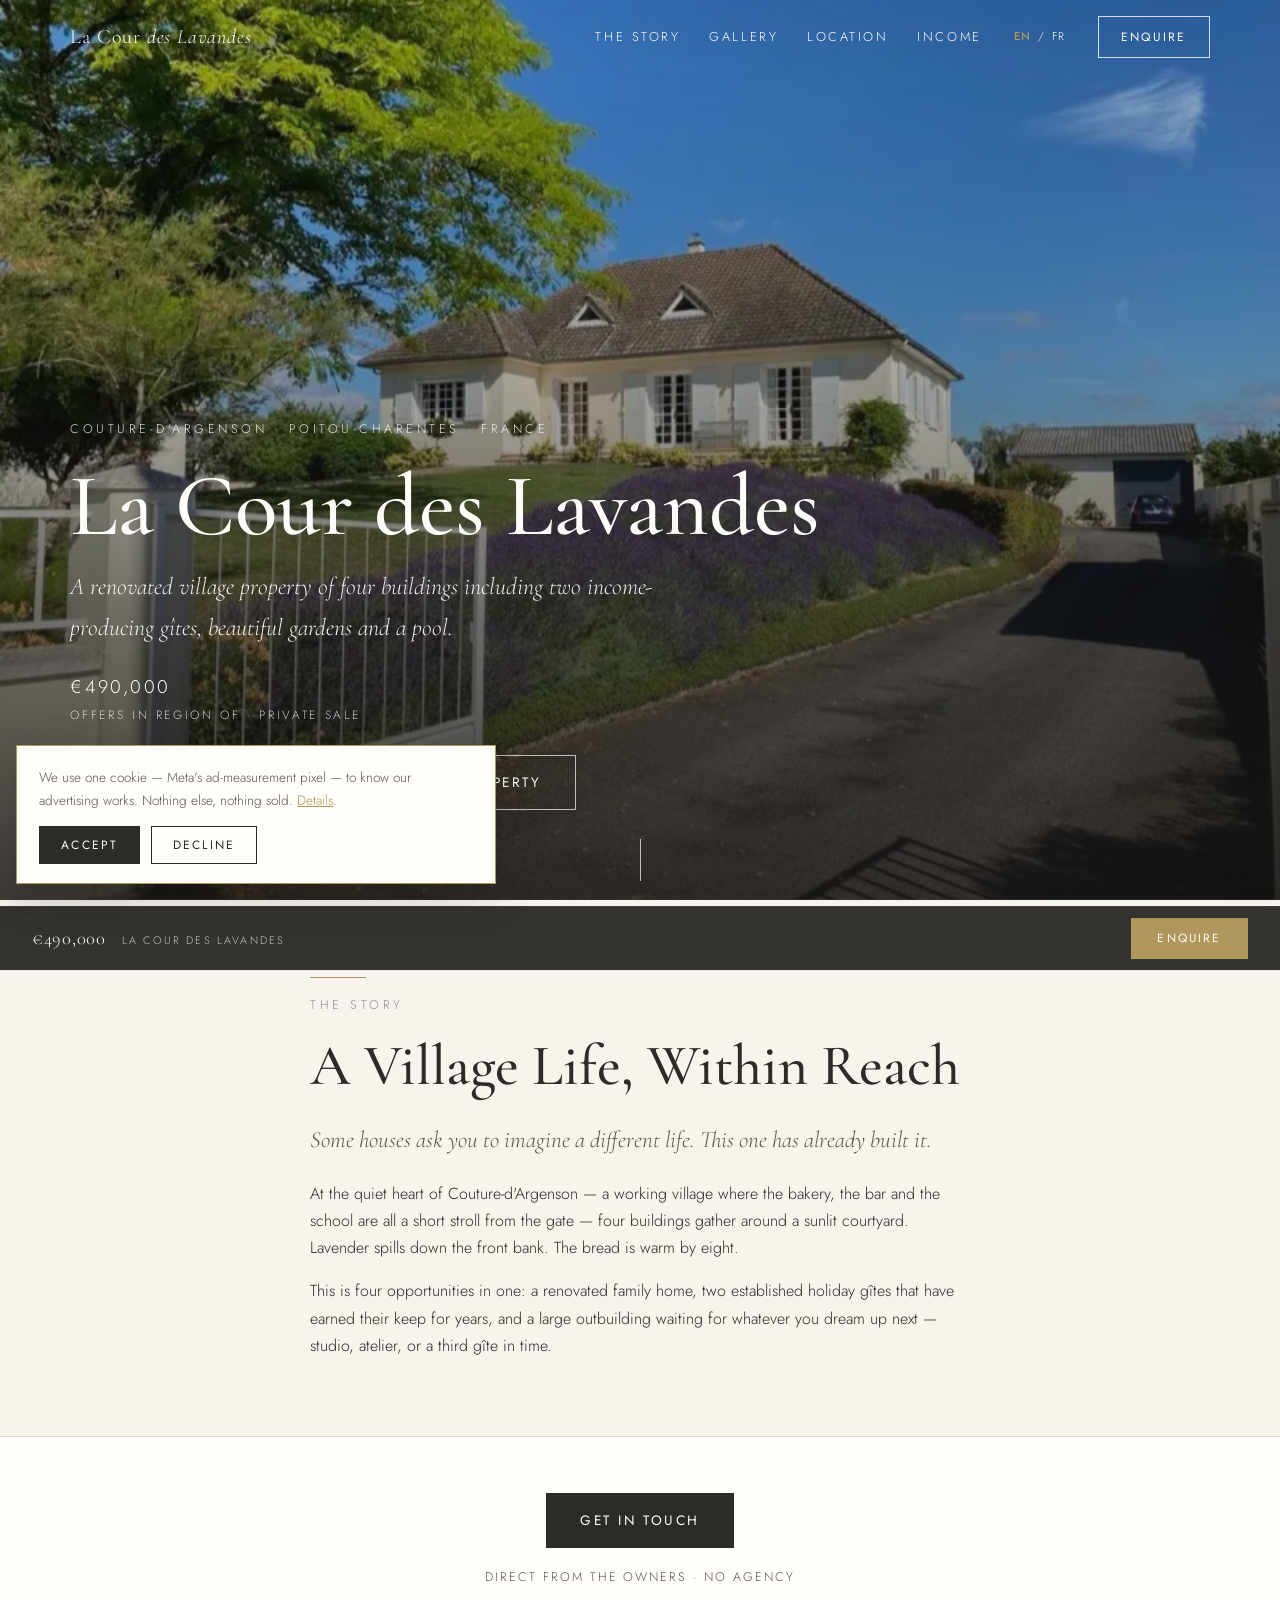
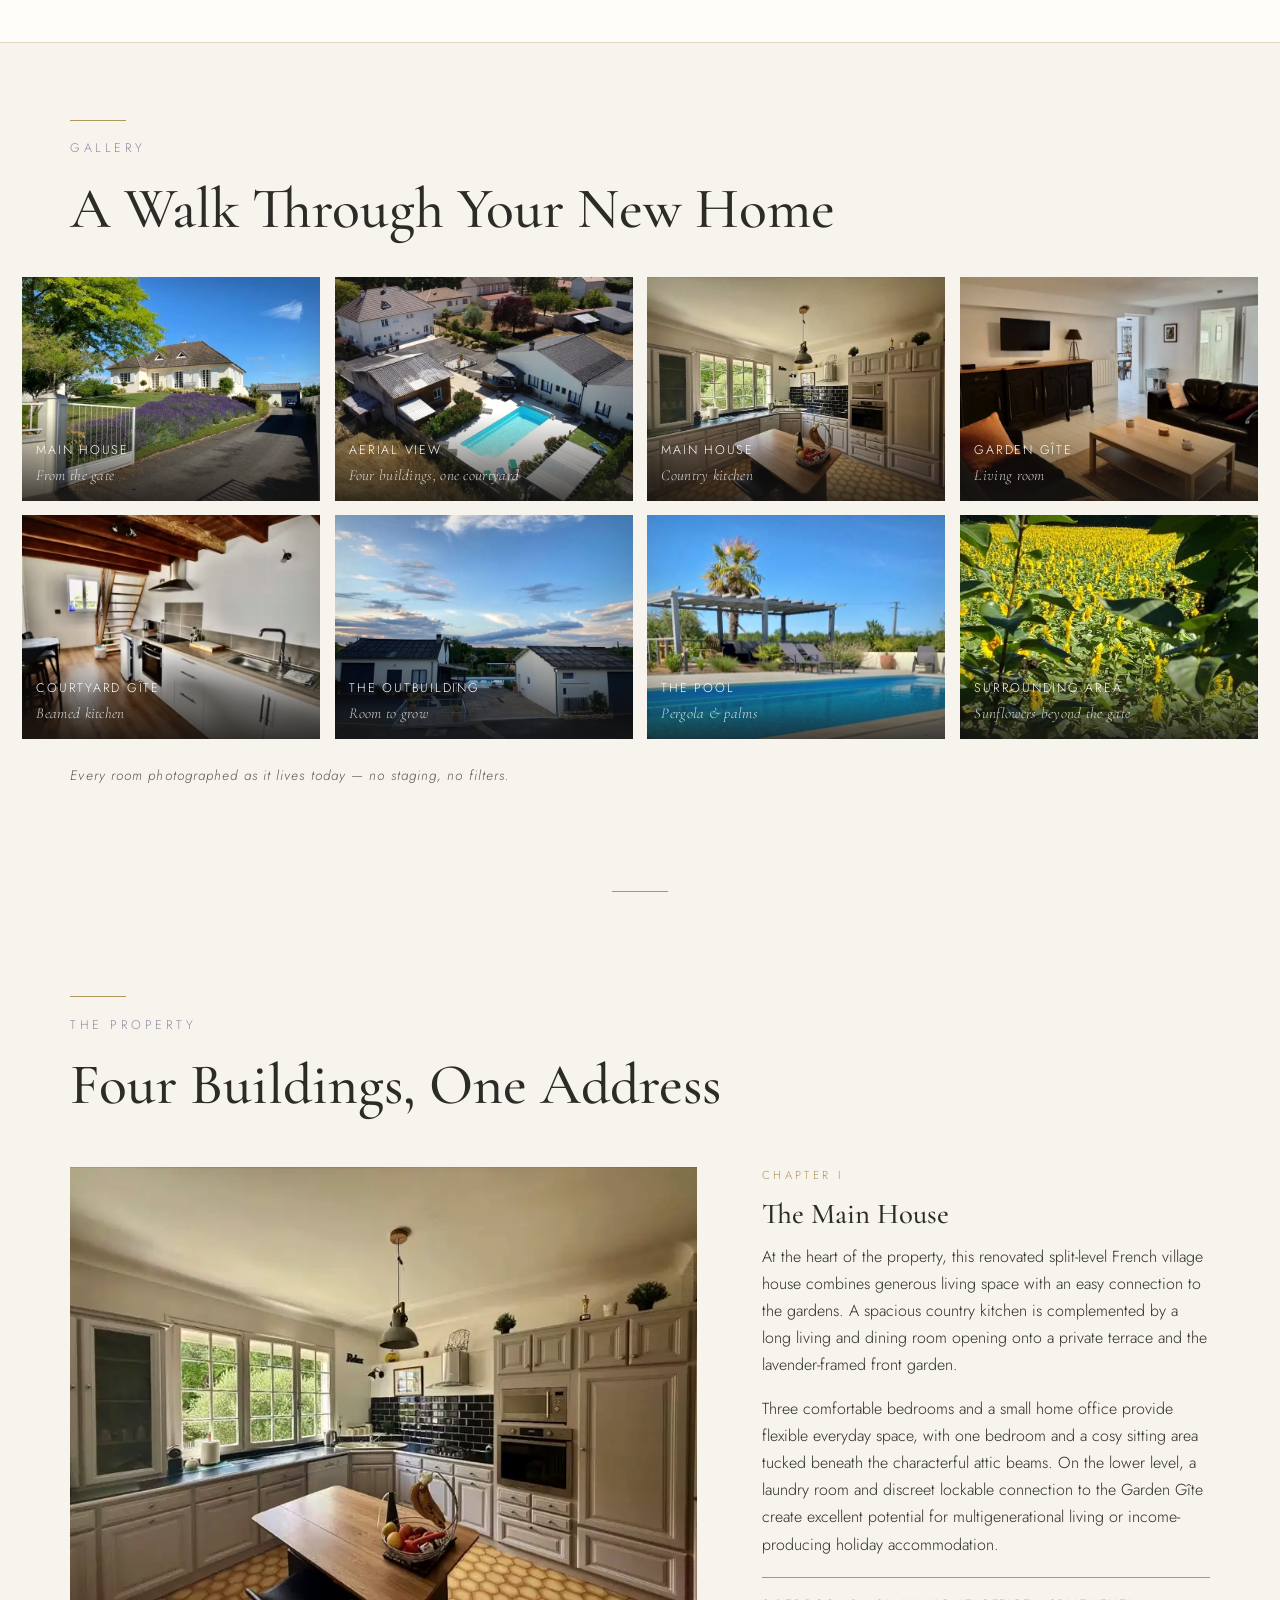
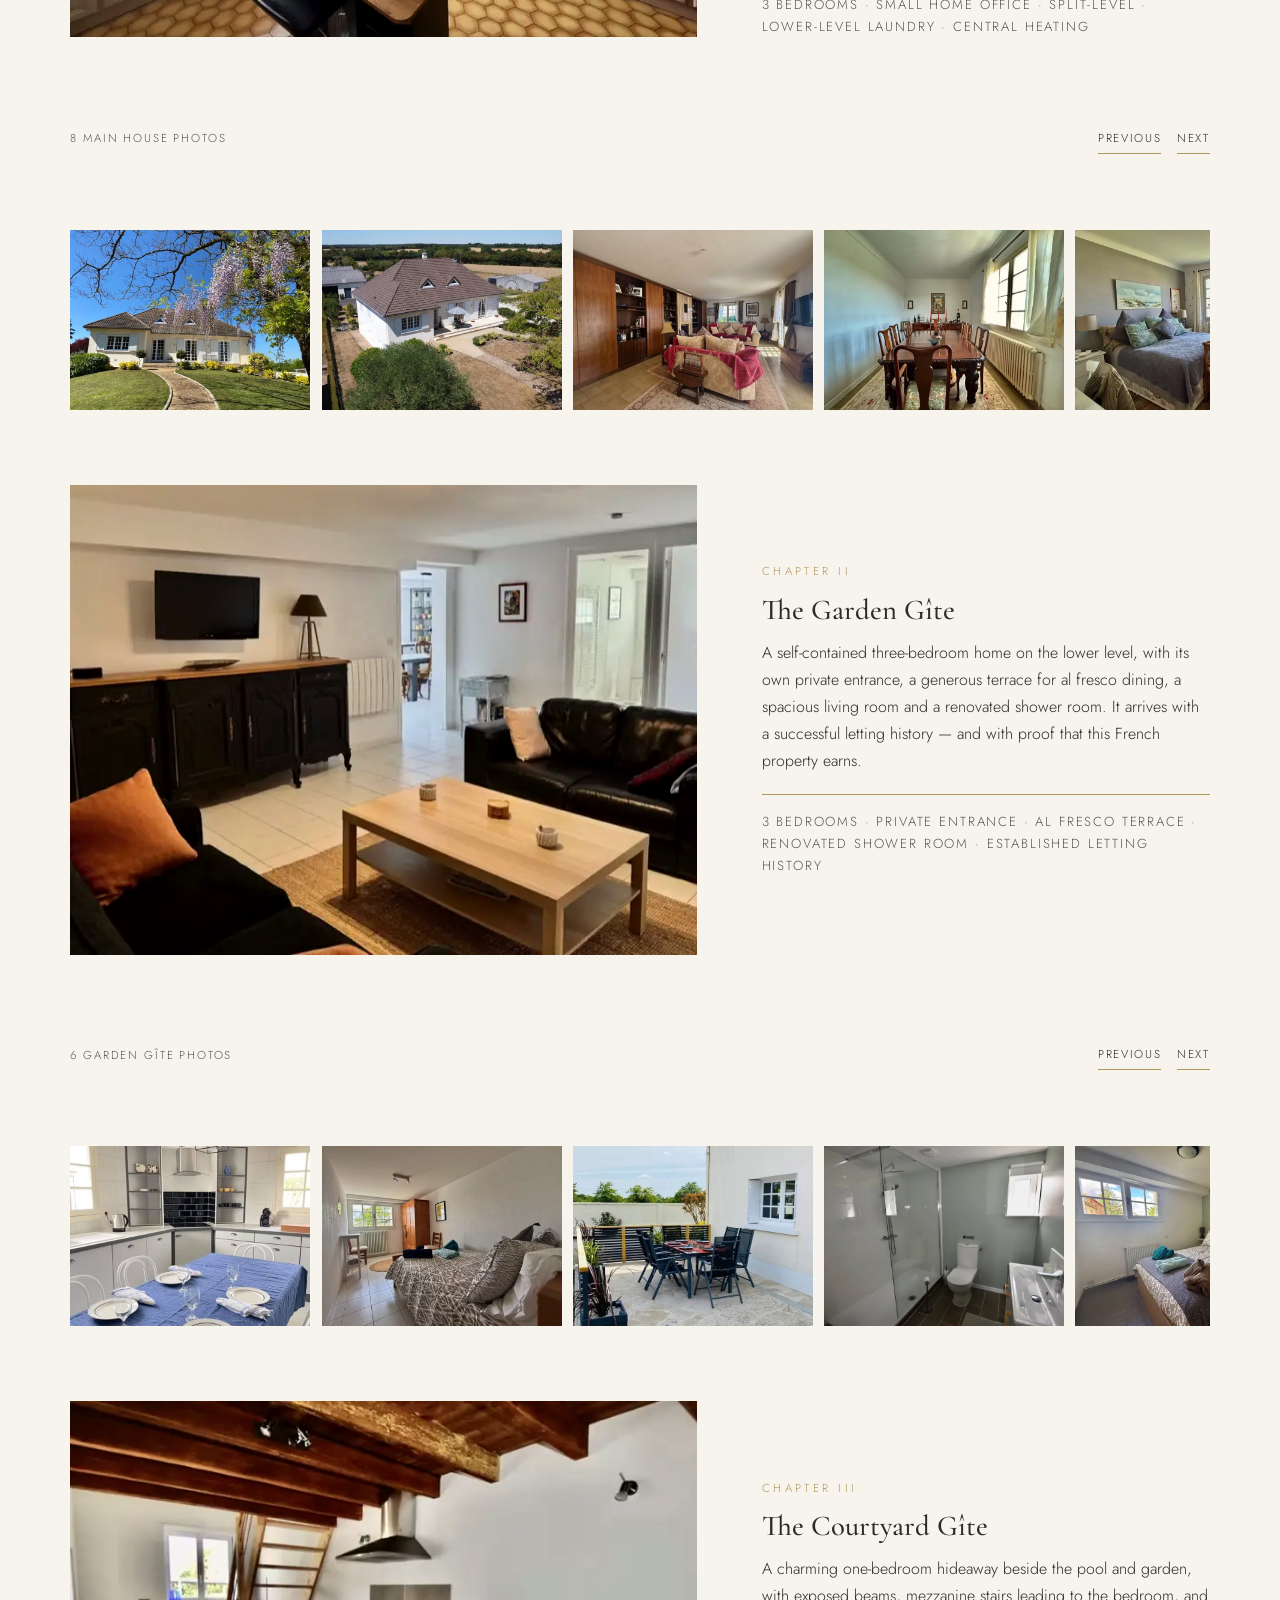
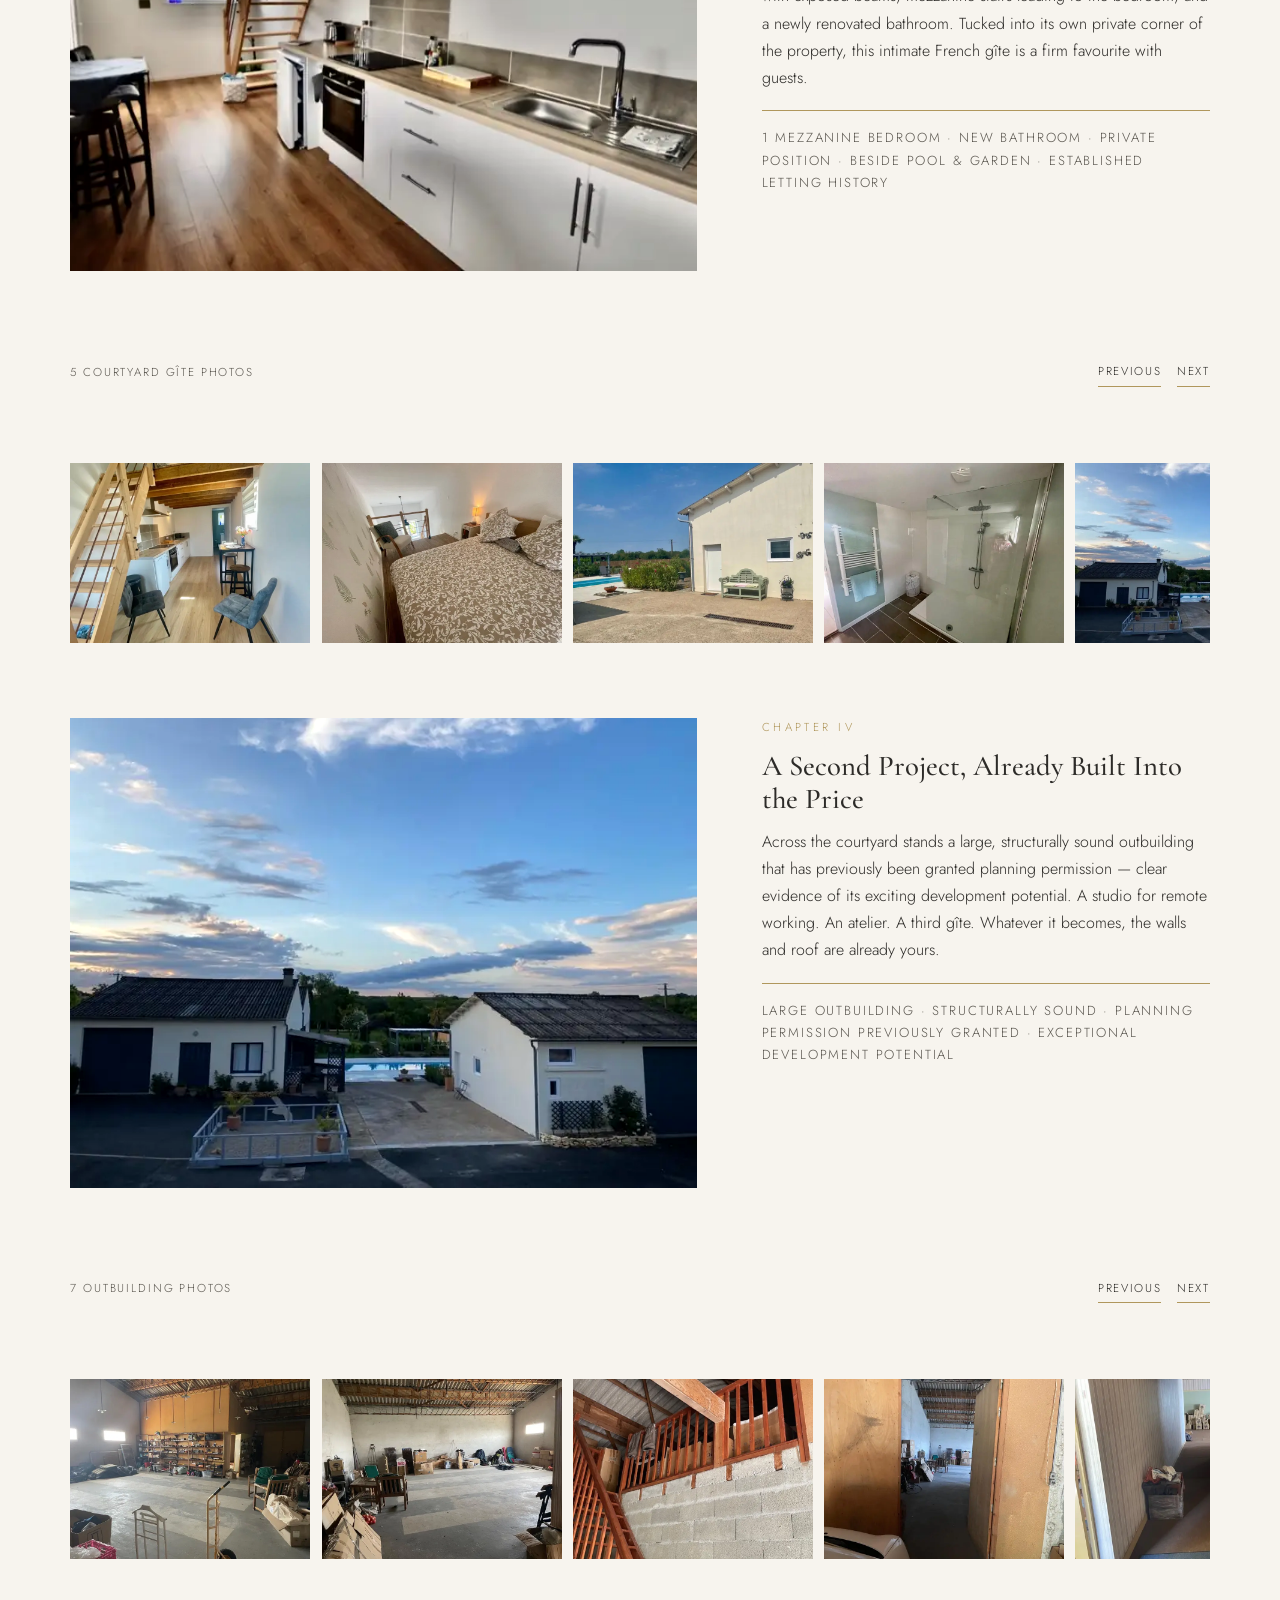
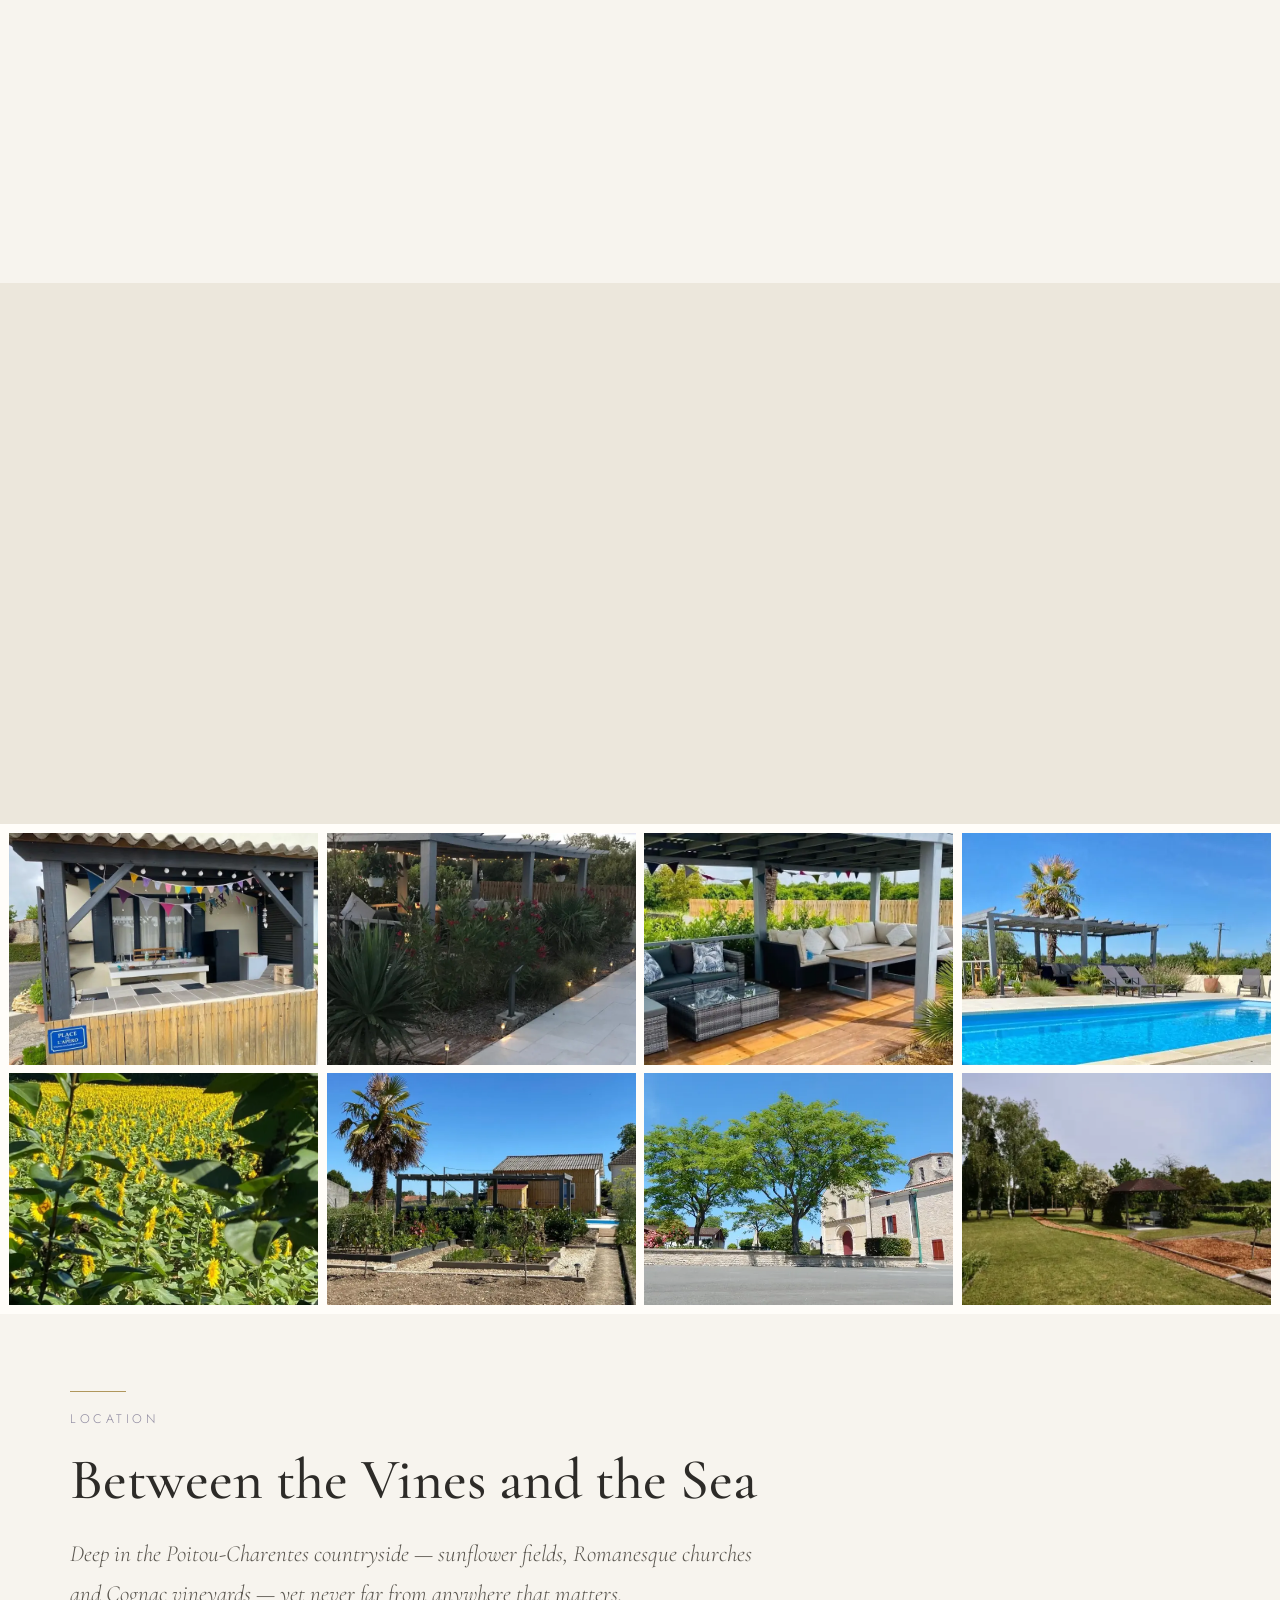
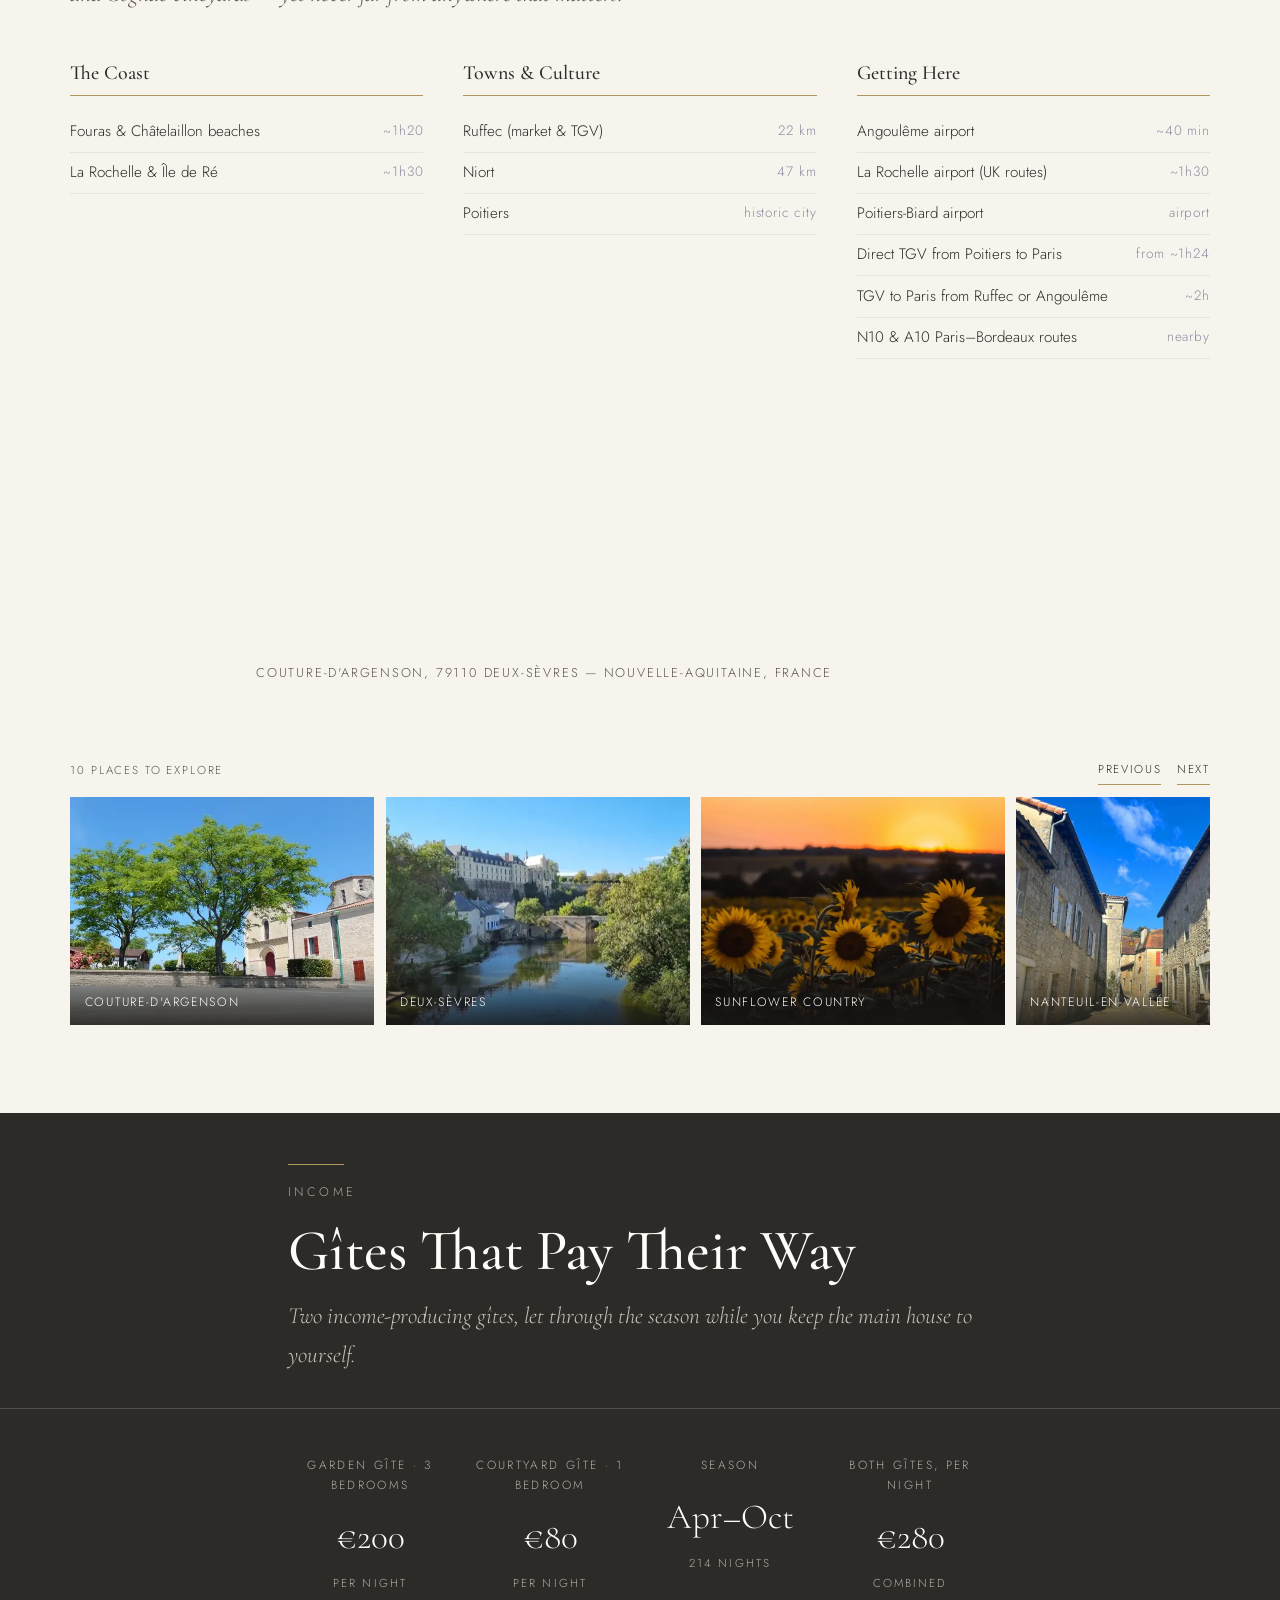
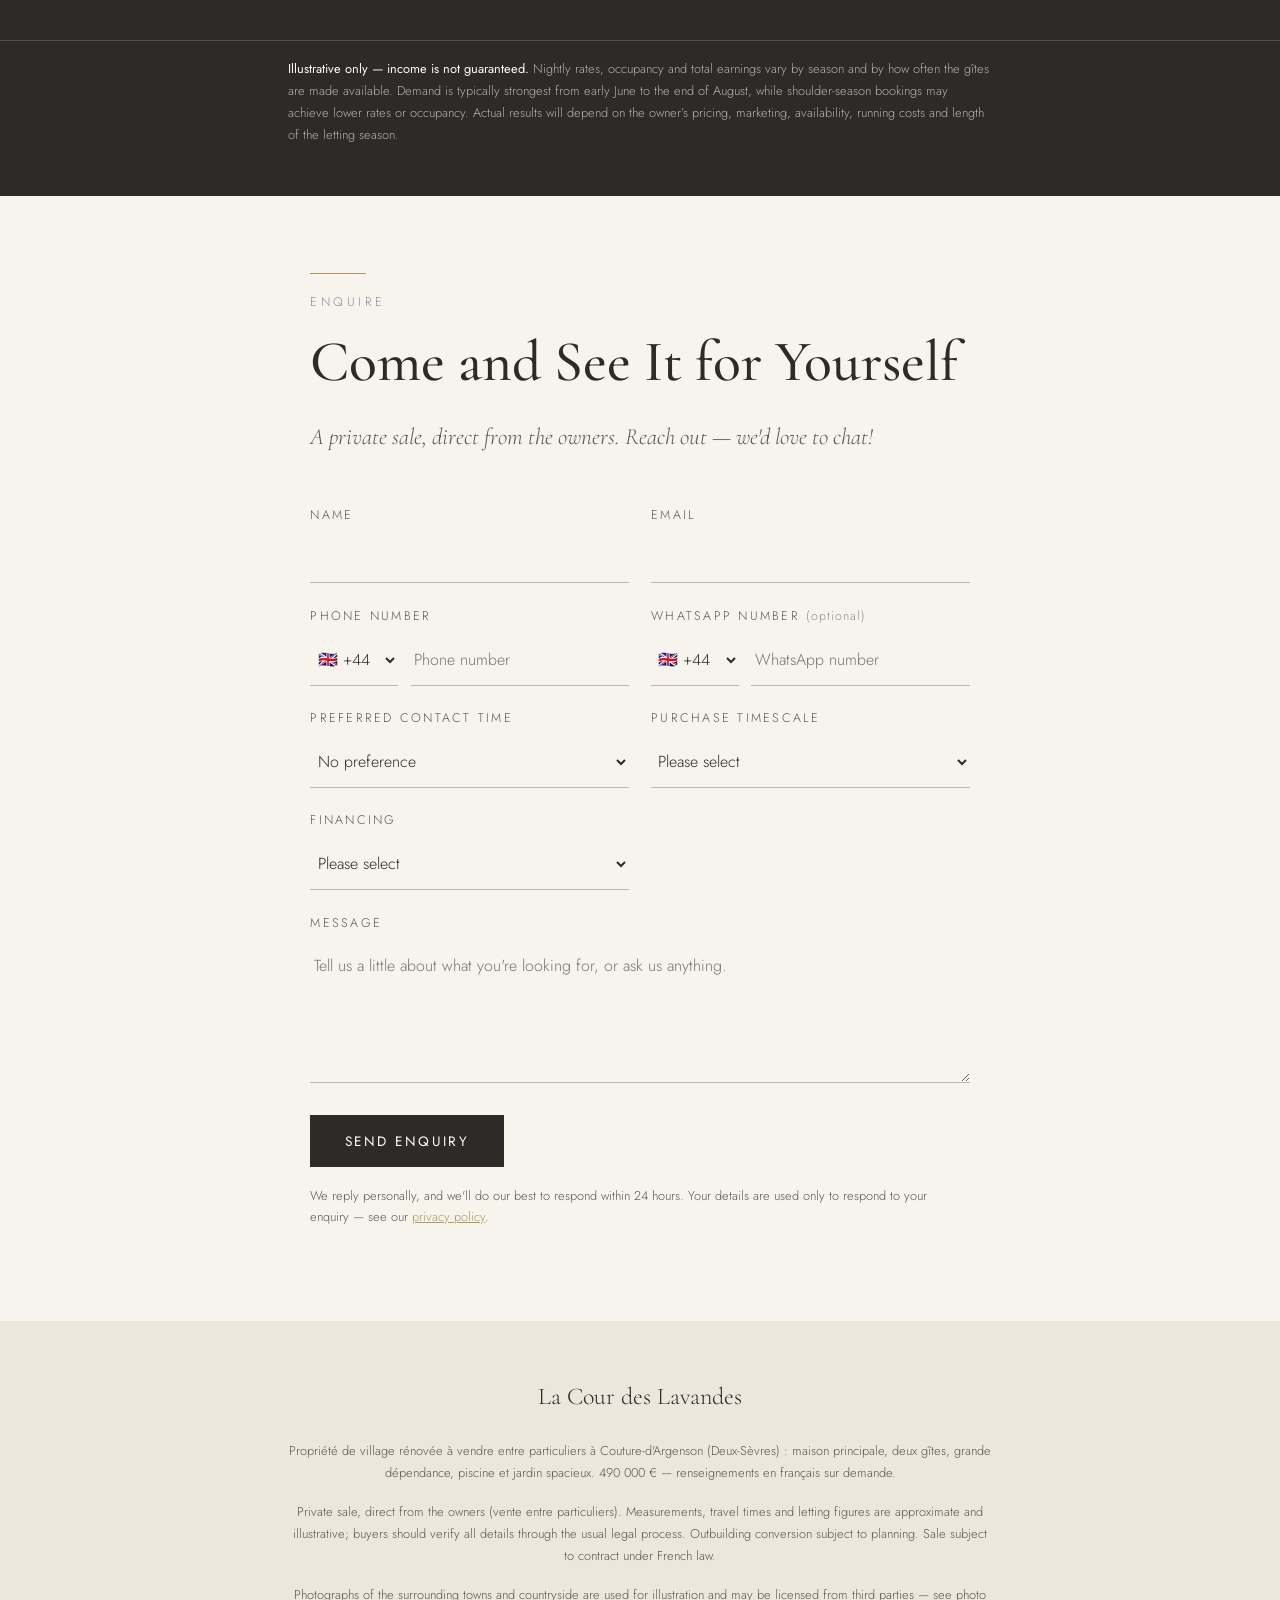
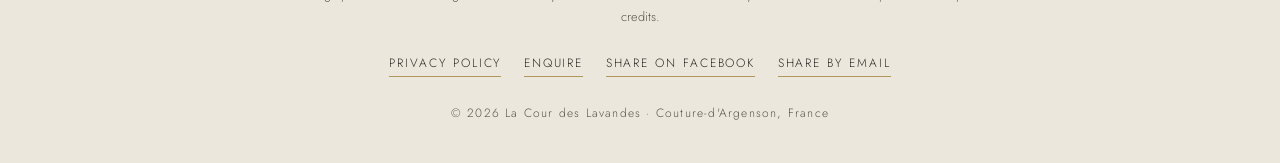
==== commit a30112dd: "Add complete French version of property site" ====
--- a/index.html
+++ b/index.html
@@ -10,6 +10,8 @@
   <meta name="description" lang="fr" content="Propriété de village rénovée à vendre à Couture-d'Argenson (79) : maison principale, deux gîtes avec revenus locatifs, grande dépendance, piscine et 3 200 m² de jardins. 490 000 €, vente entre particuliers.">
   <link rel="canonical" href="https://lacourdeslavandes.com/">
   <link rel="alternate" hreflang="en" href="https://lacourdeslavandes.com/">
+  <link rel="alternate" hreflang="fr" href="https://lacourdeslavandes.com/fr/">
+  <link rel="alternate" hreflang="x-default" href="https://lacourdeslavandes.com/">
   <meta name="robots" content="index, follow">
 
   <!-- Open Graph (Meta ads link previews) -->
@@ -40,7 +42,7 @@
   <!-- LCP: preload the hero image -->
   <link rel="preload" as="image" href="images/hero-house-lavender-800.jpg" imagesrcset="images/hero-house-lavender-800.jpg 800w" imagesizes="100vw" fetchpriority="high">
 
-  <link rel="stylesheet" href="css/styles.css?v=202608022230">
+  <link rel="stylesheet" href="css/styles.css?v=202608030010">
   <link rel="icon" href="images/favicon.png" type="image/png">
 
   <!-- Structured data -->
@@ -109,6 +111,9 @@
         <a href="#location">Location</a>
         <a href="#income">Income</a>
       </nav>
+      <div class="language-switch" aria-label="Language">
+        <span aria-current="page">EN</span><span aria-hidden="true">/</span><a href="/fr/" lang="fr" hreflang="fr">FR</a>
+      </div>
       <a class="btn btn-outline nav-cta" href="#enquire">Enquire</a>
       <button class="nav-toggle" id="navToggle" aria-label="Menu" aria-expanded="false" aria-controls="navLinks">
         <span></span><span></span><span></span>
@@ -533,6 +538,7 @@
       <!-- UTM capture (populated by js/main.js) -->
       <input type="hidden" name="utm_source"><input type="hidden" name="utm_medium">
       <input type="hidden" name="utm_campaign"><input type="hidden" name="utm_content"><input type="hidden" name="utm_term">
+      <input type="hidden" name="language" value="en">
 
       <button type="submit" class="btn btn-solid btn-submit">Send Enquiry</button>
       <p class="form-privacy">We reply personally, and we'll do our best to respond within 24 hours. Your details are used only to respond to your enquiry — see our <a href="privacy.html">privacy policy</a>.</p>
@@ -584,6 +590,6 @@
     </div>
   </div>
 
-  <script src="js/main.js?v=202608022230" defer></script>
+  <script src="js/main.js?v=202608030010" defer></script>
 </body>
 </html>
--- a/css/styles.css
+++ b/css/styles.css
@@ -163,6 +163,25 @@
 }
 .nav.scrolled .nav-links a { color: var(--charcoal); }
 .nav-links a:hover { color: var(--brass); }
+.language-switch {
+  display: flex;
+  align-items: center;
+  gap: .38rem;
+  margin-left: auto;
+  white-space: nowrap;
+}
+.language-switch a,
+.language-switch span {
+  color: var(--white);
+  font-size: .7rem;
+  letter-spacing: .14em;
+  text-decoration: none;
+  transition: color .4s ease;
+}
+.language-switch [aria-current="page"] { color: var(--brass); font-weight: 500; }
+.language-switch a:hover { color: var(--brass); }
+.nav.scrolled .language-switch a,
+.nav.scrolled .language-switch span:not([aria-current="page"]) { color: var(--charcoal); }
 .nav-cta { margin-left: auto; color: var(--white); border-color: rgba(255,255,255,.8); padding: .6rem 1.4rem; font-size: .75rem; }
 .nav-cta:hover { background: var(--white); color: var(--charcoal); }
 .nav.scrolled .nav-cta { color: var(--charcoal); border-color: var(--charcoal); }
@@ -170,6 +189,7 @@
 
 @media (min-width: 860px) {
   .nav-links { display: flex; }
+  .language-switch { margin-left: 0; }
   .nav-cta { margin-left: 0; }
 }
 
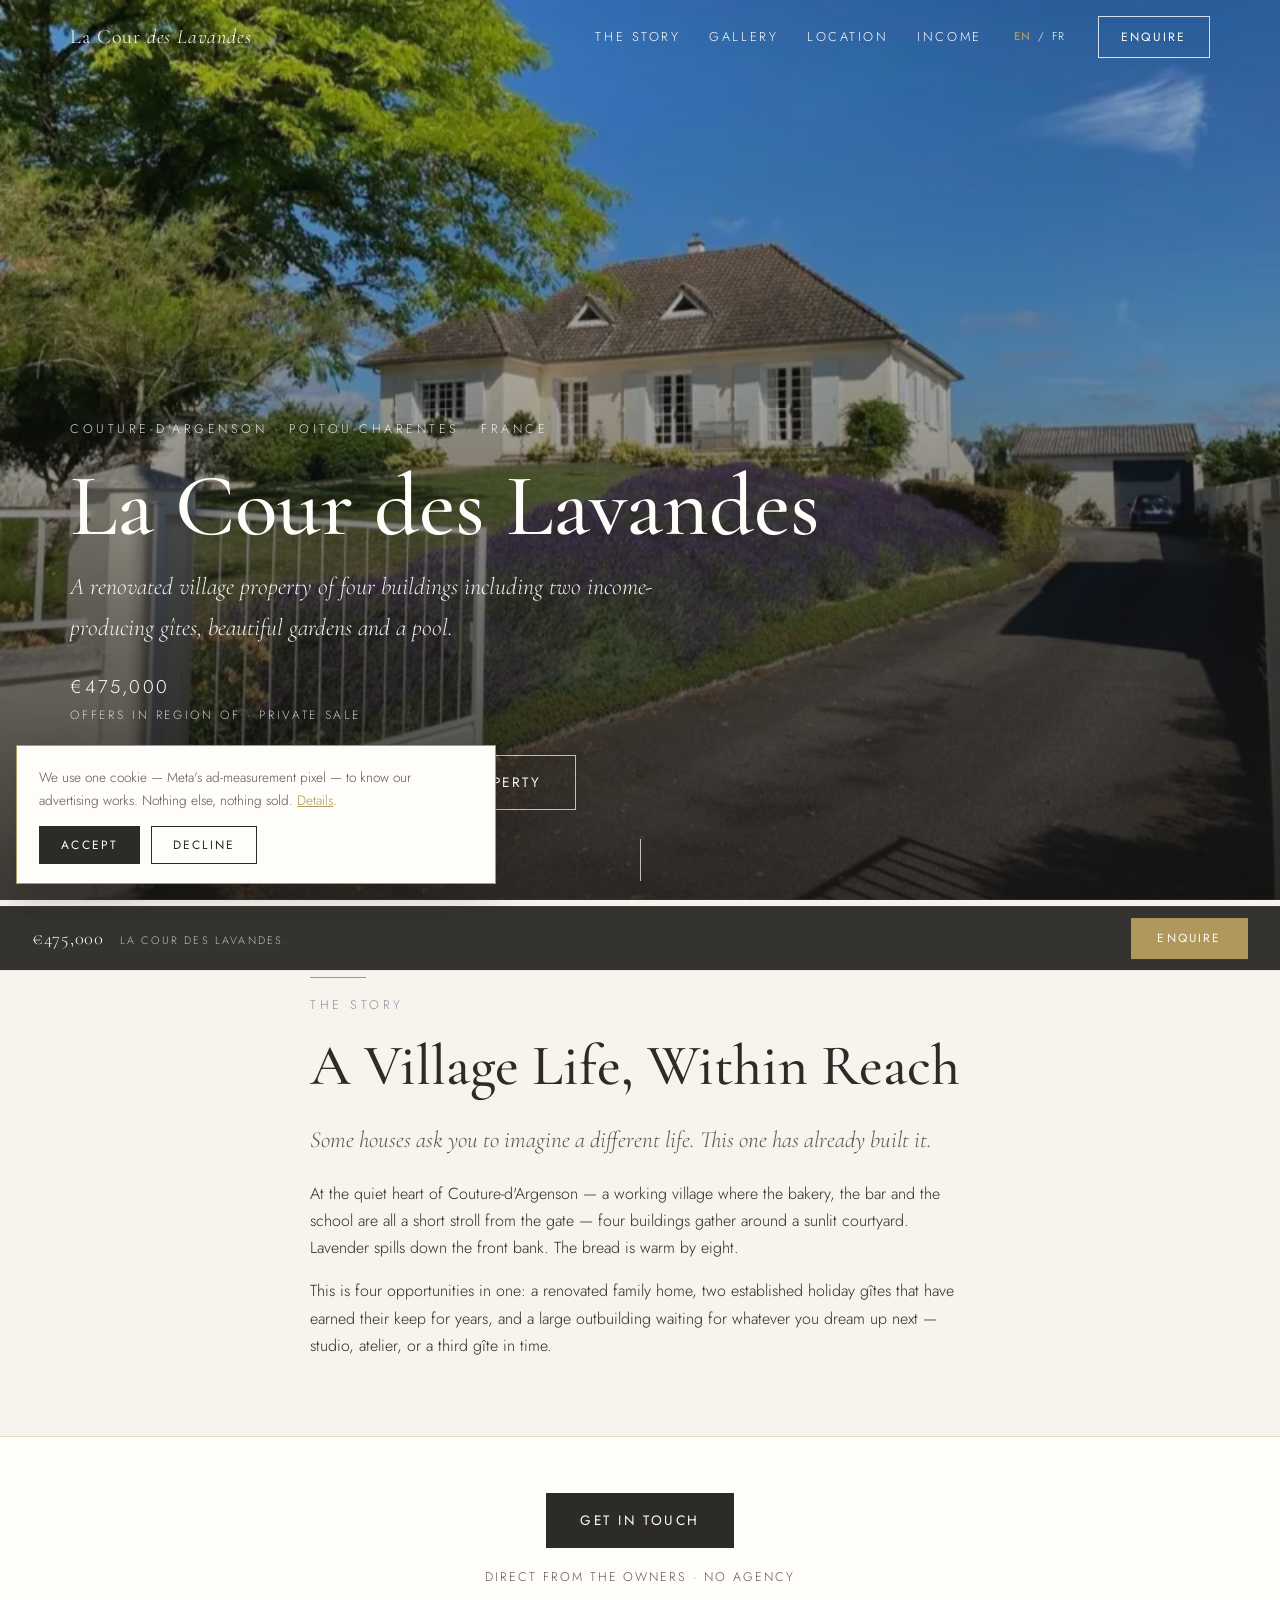
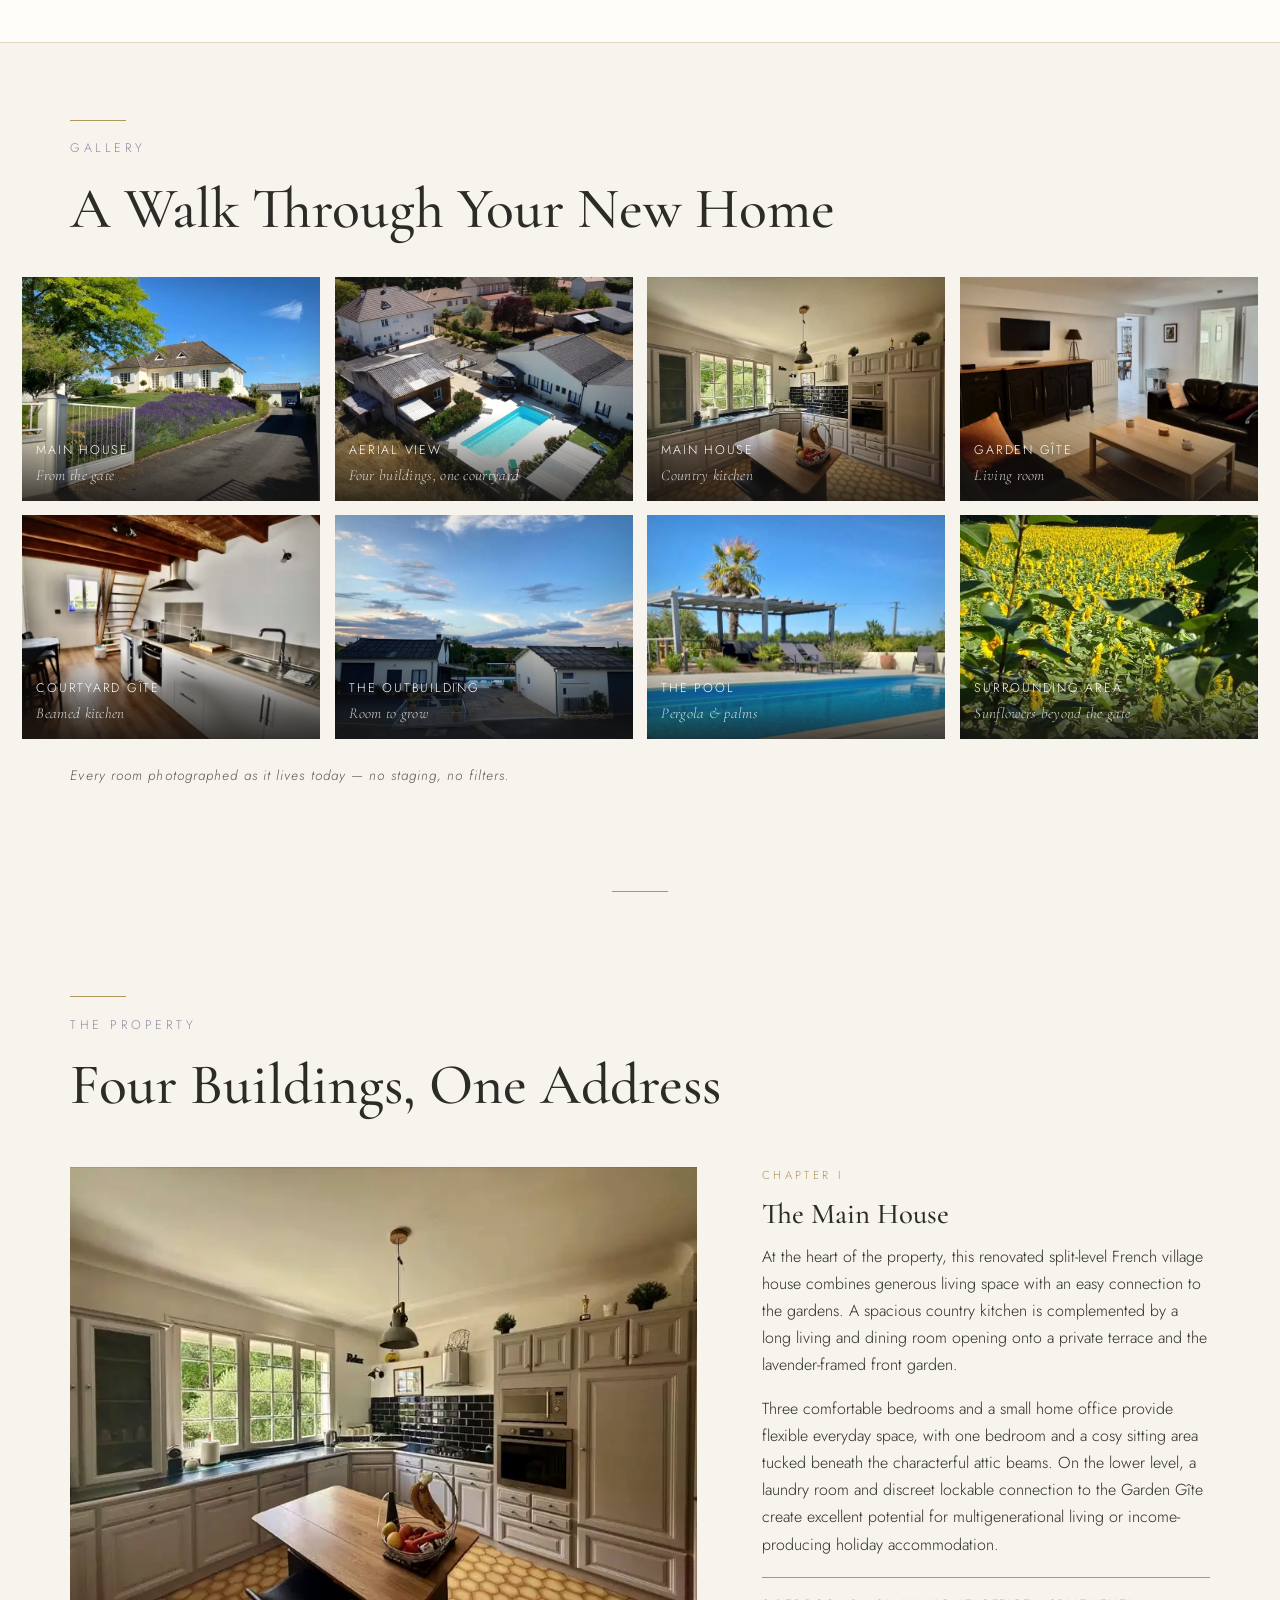
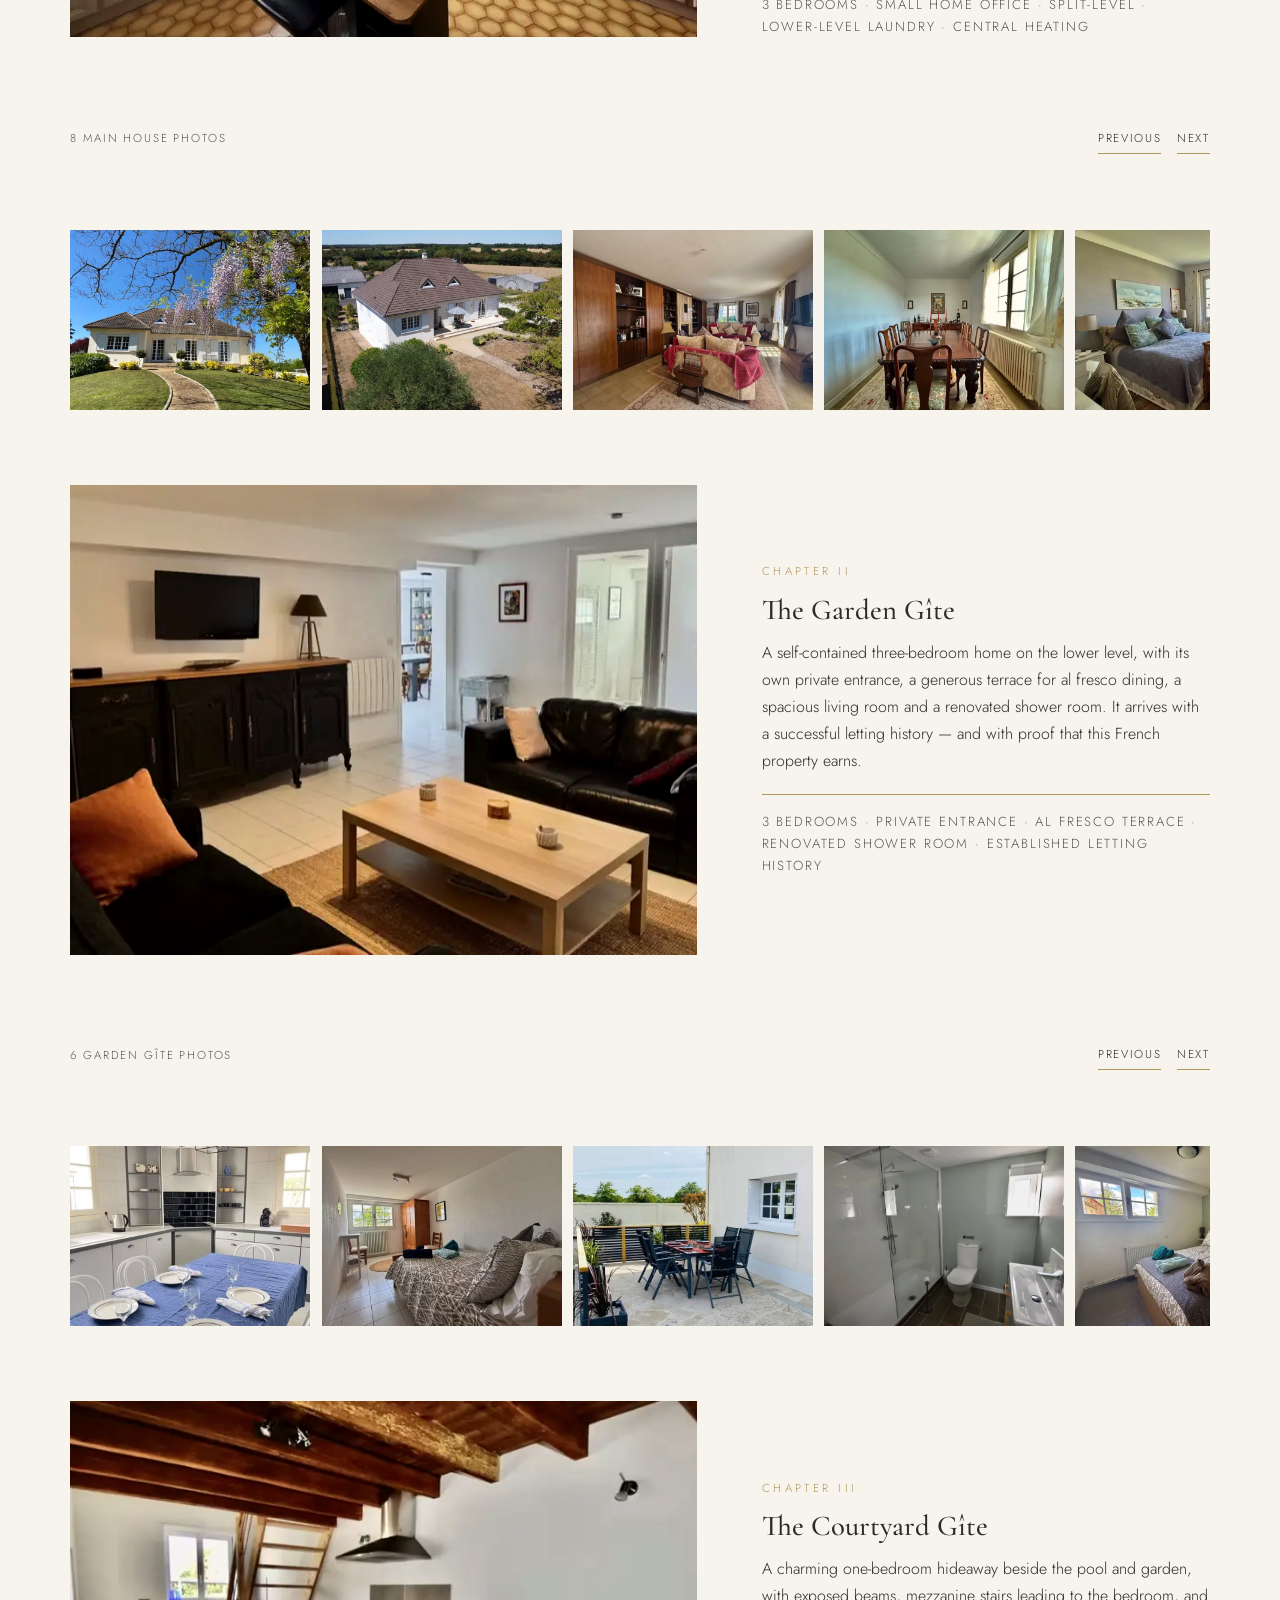
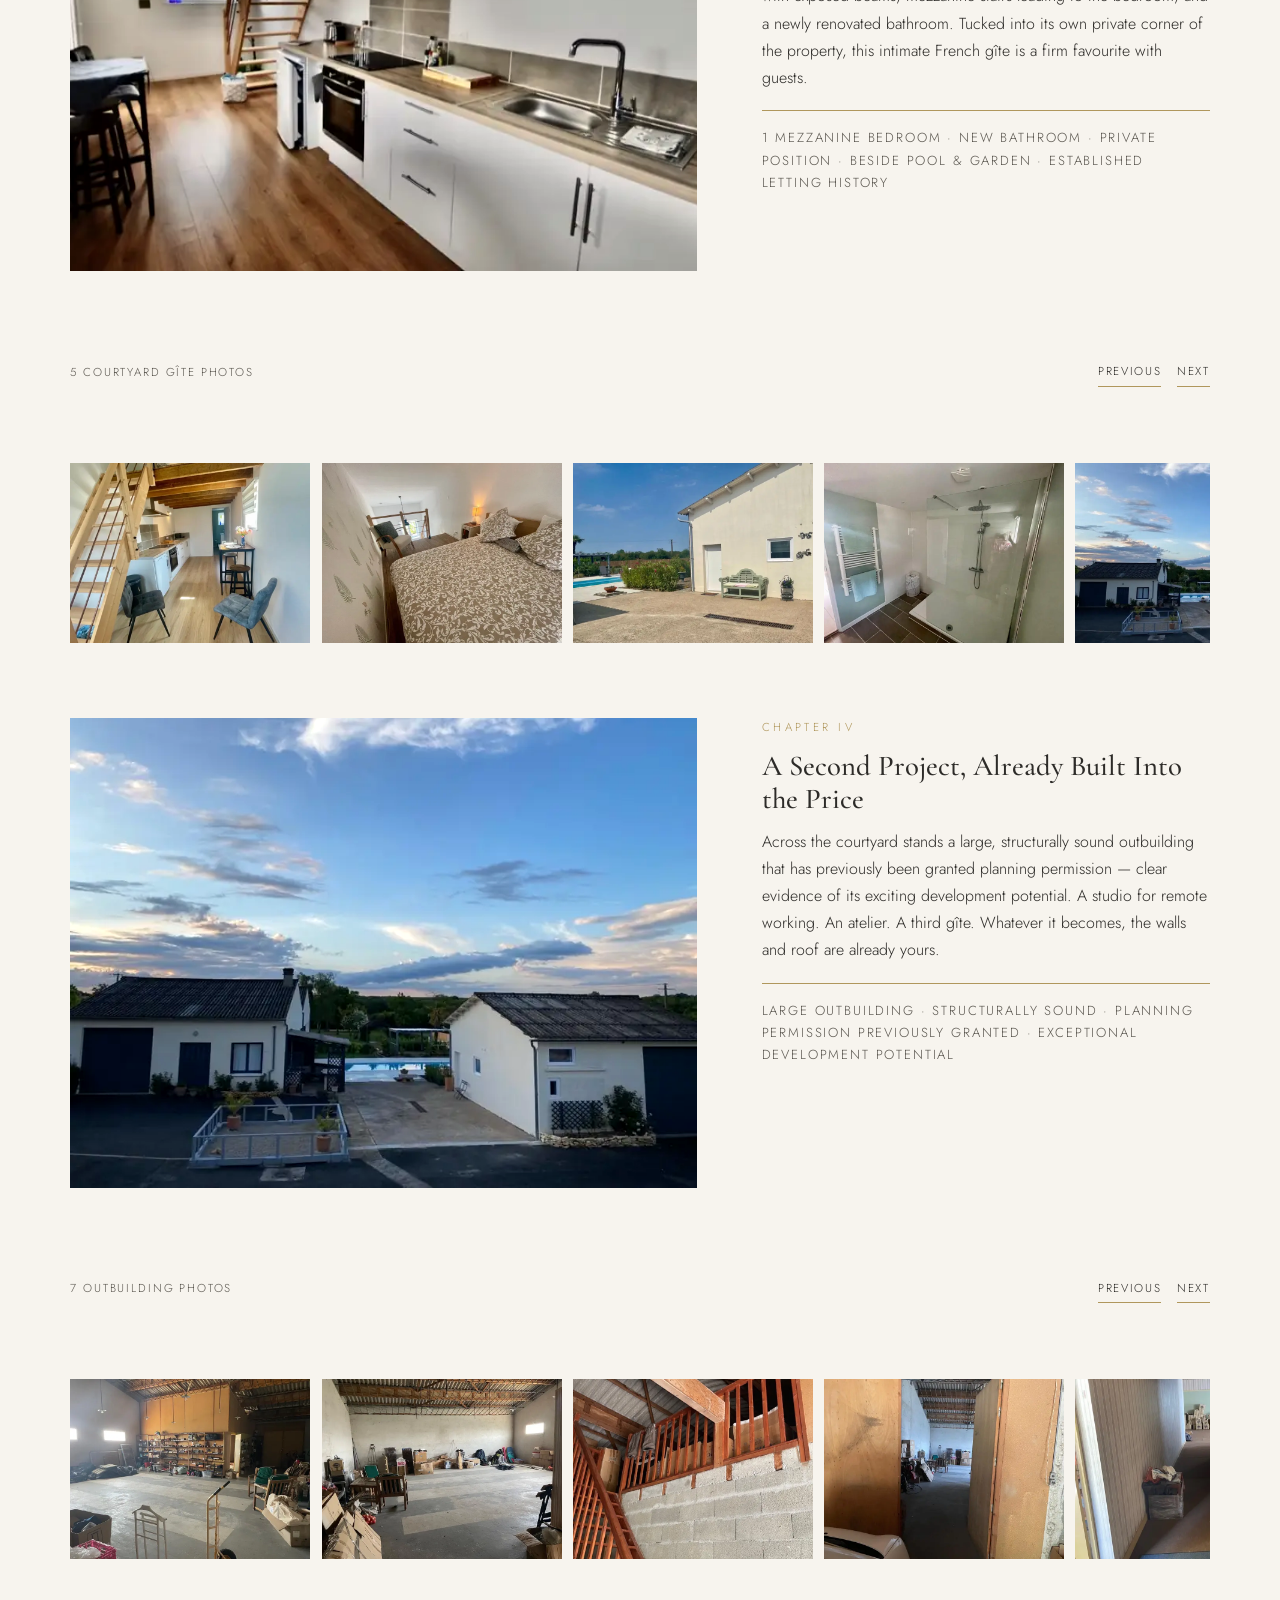
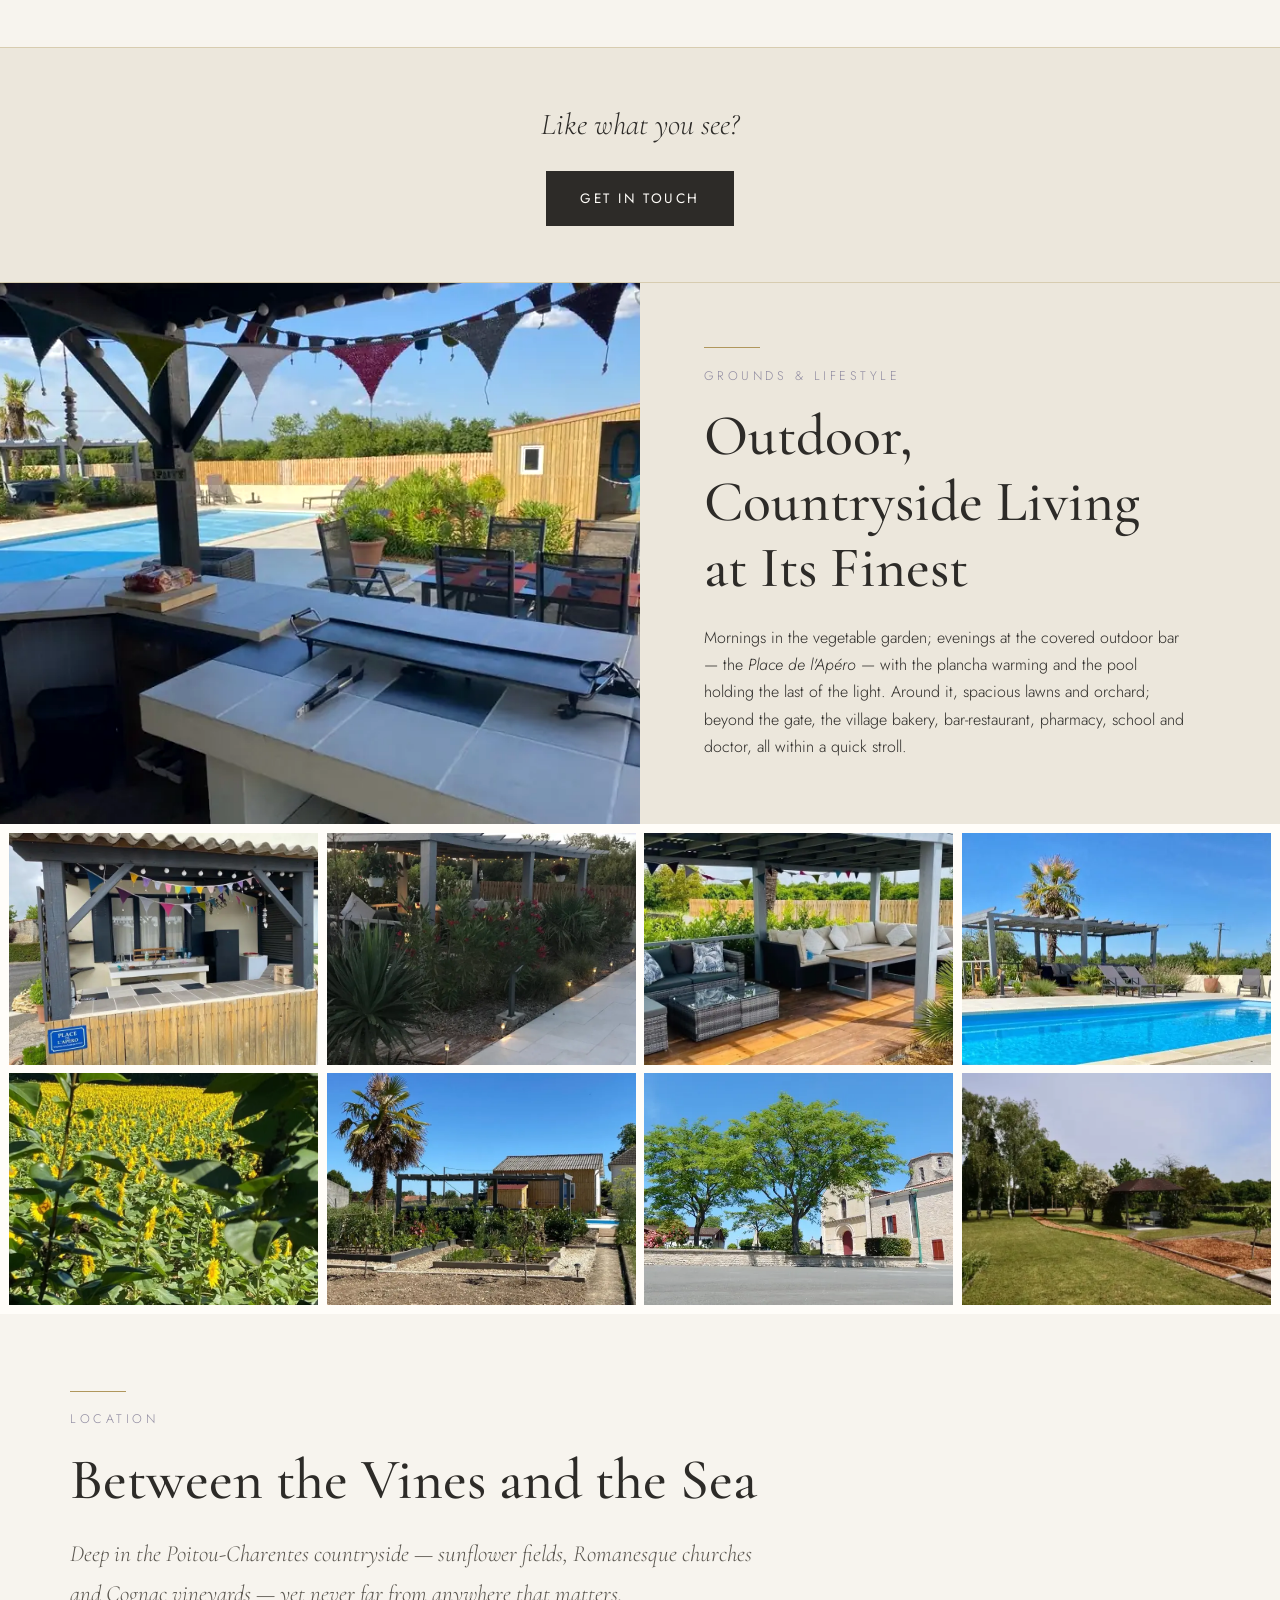
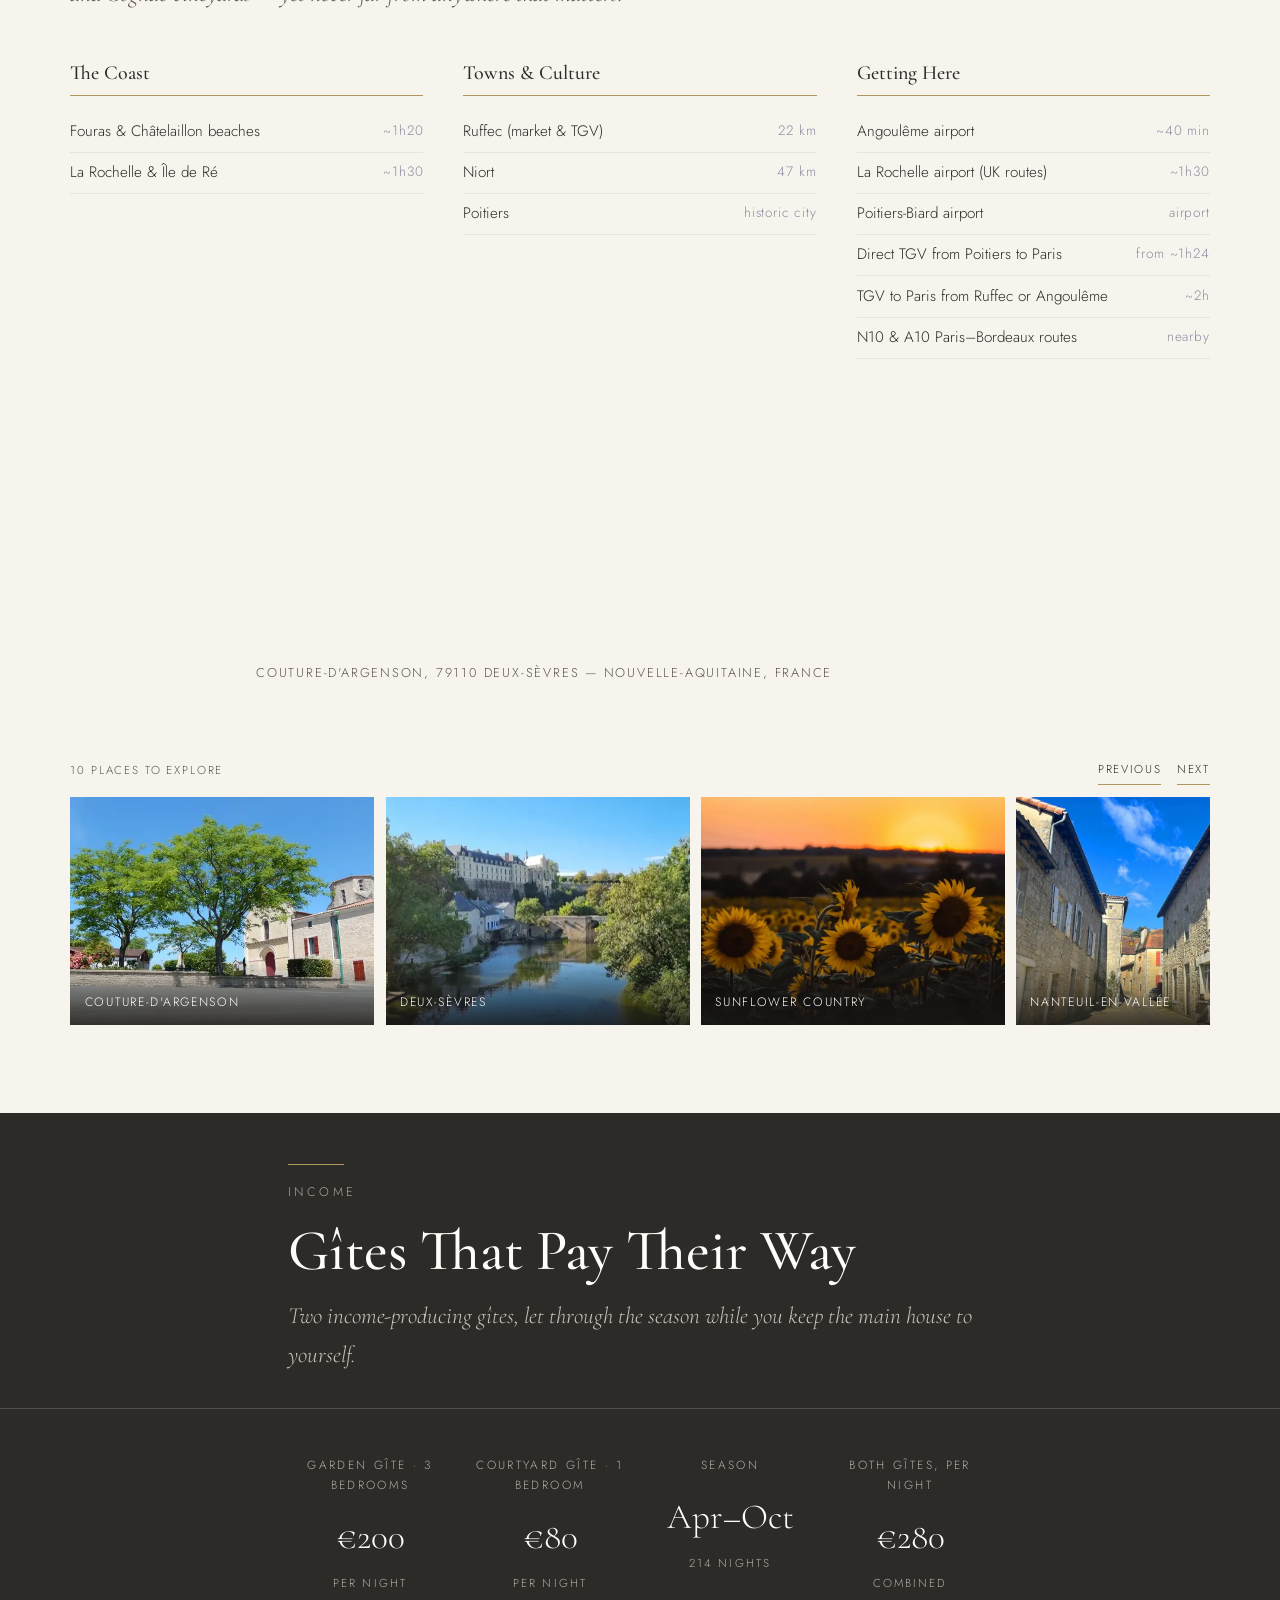
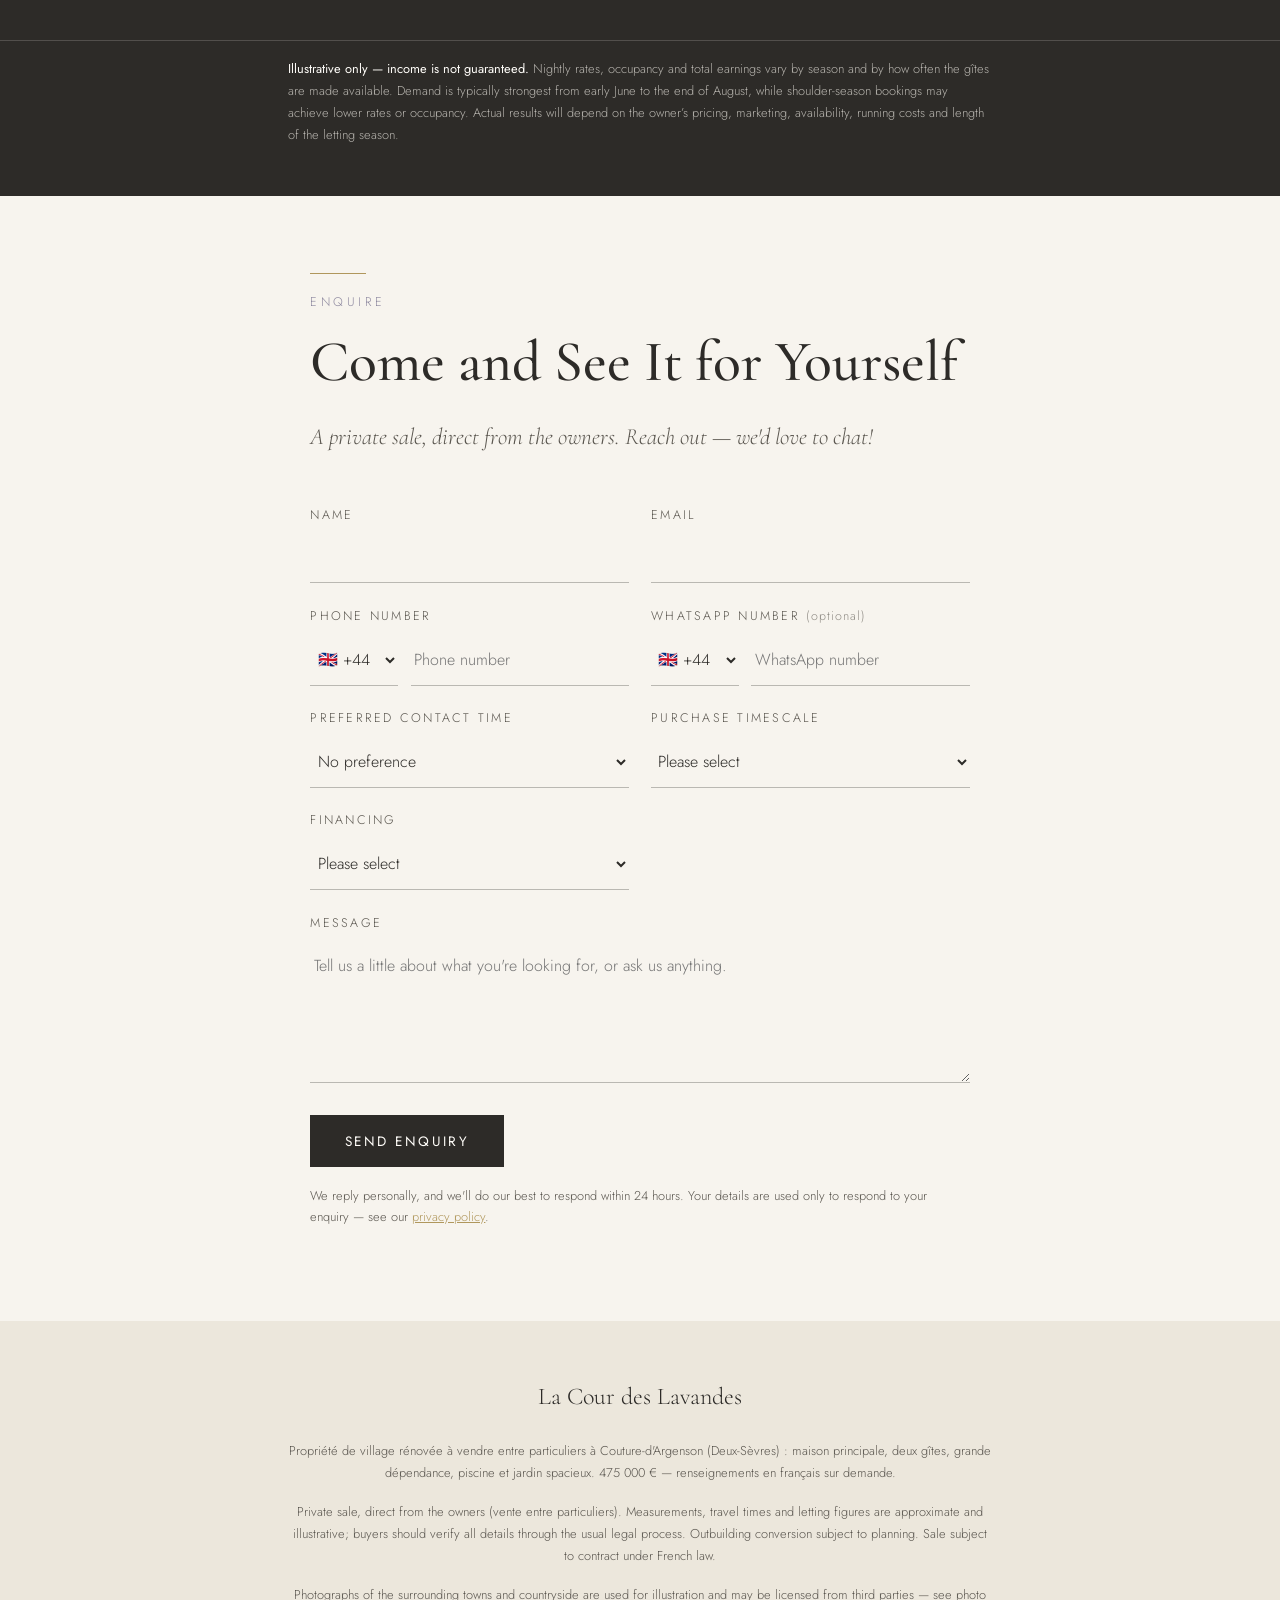
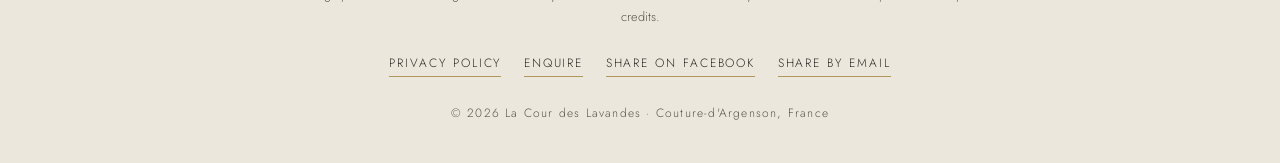
==== commit ff9eb101: "Restore property price to 475k" ====
--- a/index.html
+++ b/index.html
@@ -6,8 +6,8 @@
 
   <!-- Primary SEO -->
   <title>French Village Property for Sale — 9-Bed Gîte Complex, Pool &amp; Income Potential | Couture-d'Argenson, Poitou-Charentes</title>
-  <meta name="description" content="A renovated French village property for sale in Couture-d'Argenson, Deux-Sèvres: main house, two income-producing gîtes, large outbuilding, pool and 3,200m² of gardens. €490,000, private sale. A second home in Nouvelle-Aquitaine that pays for itself.">
-  <meta name="description" lang="fr" content="Propriété de village rénovée à vendre à Couture-d'Argenson (79) : maison principale, deux gîtes avec revenus locatifs, grande dépendance, piscine et 3 200 m² de jardins. 490 000 €, vente entre particuliers.">
+  <meta name="description" content="A renovated French village property for sale in Couture-d'Argenson, Deux-Sèvres: main house, two income-producing gîtes, large outbuilding, pool and 3,200m² of gardens. €475,000, private sale. A second home in Nouvelle-Aquitaine that pays for itself.">
+  <meta name="description" lang="fr" content="Propriété de village rénovée à vendre à Couture-d'Argenson (79) : maison principale, deux gîtes avec revenus locatifs, grande dépendance, piscine et 3 200 m² de jardins. 475 000 €, vente entre particuliers.">
   <link rel="canonical" href="https://lacourdeslavandes.com/">
   <link rel="alternate" hreflang="en" href="https://lacourdeslavandes.com/">
   <link rel="alternate" hreflang="fr" href="https://lacourdeslavandes.com/fr/">
@@ -18,7 +18,7 @@
   <meta property="og:type" content="website">
   <meta property="og:site_name" content="La Cour des Lavandes">
   <meta property="og:title" content="A French Village Property With Two Gîtes, a Pool — and Room to Grow">
-  <meta property="og:description" content="Four buildings, nine bedrooms, beautiful gardens and two income-producing gîtes, an hour from the Atlantic coast. €490,000, private sale.">
+  <meta property="og:description" content="Four buildings, nine bedrooms, beautiful gardens and two income-producing gîtes, an hour from the Atlantic coast. €475,000, private sale.">
   <meta property="og:image" content="https://lacourdeslavandes.com/images/hero-house-lavender-800.jpg">
   <meta property="og:image:width" content="800">
   <meta property="og:image:height" content="600">
@@ -29,7 +29,7 @@
   <!-- Twitter Card -->
   <meta name="twitter:card" content="summary_large_image">
   <meta name="twitter:title" content="A French Village Property With Two Gîtes, a Pool — and Room to Grow">
-  <meta name="twitter:description" content="Four buildings, nine bedrooms, beautiful gardens and two income-producing gîtes, an hour from the Atlantic coast. €490,000, private sale.">
+  <meta name="twitter:description" content="Four buildings, nine bedrooms, beautiful gardens and two income-producing gîtes, an hour from the Atlantic coast. €475,000, private sale.">
   <meta name="twitter:image" content="https://lacourdeslavandes.com/images/hero-house-lavender-800.jpg">
 
   <!-- Fonts: preconnect + swap to avoid render blocking -->
@@ -88,7 +88,7 @@
         "image": "https://lacourdeslavandes.com/images/hero-house-lavender-800.jpg",
         "offers": {
           "@type": "Offer",
-          "price": "490000",
+          "price": "475000",
           "priceCurrency": "EUR",
           "availability": "https://schema.org/InStock",
           "url": "https://lacourdeslavandes.com/",
@@ -123,7 +123,7 @@
 
   <!-- Sticky mini price / CTA bar -->
   <div class="pricebar" id="pricebar" aria-hidden="true">
-    <p class="pricebar-price">€490,000 <span>La Cour des Lavandes</span></p>
+    <p class="pricebar-price">€475,000 <span>La Cour des Lavandes</span></p>
     <a class="btn btn-solid" href="#enquire">Enquire</a>
   </div>
 
@@ -143,7 +143,7 @@
       <p class="eyebrow">Couture-d'Argenson · Poitou-Charentes · France</p>
       <h1>La Cour des Lavandes</h1>
       <p class="hero-hook">A renovated village property of four buildings including two income-producing gîtes, beautiful gardens and a pool.</p>
-      <p class="hero-price">€490,000 <span>offers in region of · private sale</span></p>
+      <p class="hero-price">€475,000 <span>offers in region of · private sale</span></p>
       <div class="hero-ctas">
         <a class="btn btn-solid" href="#enquire">Make an Enquiry</a>
         <a class="btn btn-ghost" href="#gallery">Explore the Property</a>
@@ -552,7 +552,7 @@
   <footer class="footer">
     <div class="footer-inner">
       <p class="footer-brand">La Cour des Lavandes</p>
-      <p class="footer-fr" lang="fr">Propriété de village rénovée à vendre entre particuliers à Couture-d'Argenson (Deux-Sèvres) : maison principale, deux gîtes, grande dépendance, piscine et jardin spacieux. 490 000 € — renseignements en français sur demande.</p>
+      <p class="footer-fr" lang="fr">Propriété de village rénovée à vendre entre particuliers à Couture-d'Argenson (Deux-Sèvres) : maison principale, deux gîtes, grande dépendance, piscine et jardin spacieux. 475 000 € — renseignements en français sur demande.</p>
       <p class="footer-legal">Private sale, direct from the owners (vente entre particuliers). Measurements, travel times and letting figures are approximate and illustrative; buyers should verify all details through the usual legal process. Outbuilding conversion subject to planning. Sale subject to contract under French law.</p>
       <p class="footer-legal">Photographs of the surrounding towns and countryside are used for illustration and may be licensed from third parties — see photo credits.<!-- TODO: replace with real credits/attribution before launch --></p>
       <div class="footer-links">
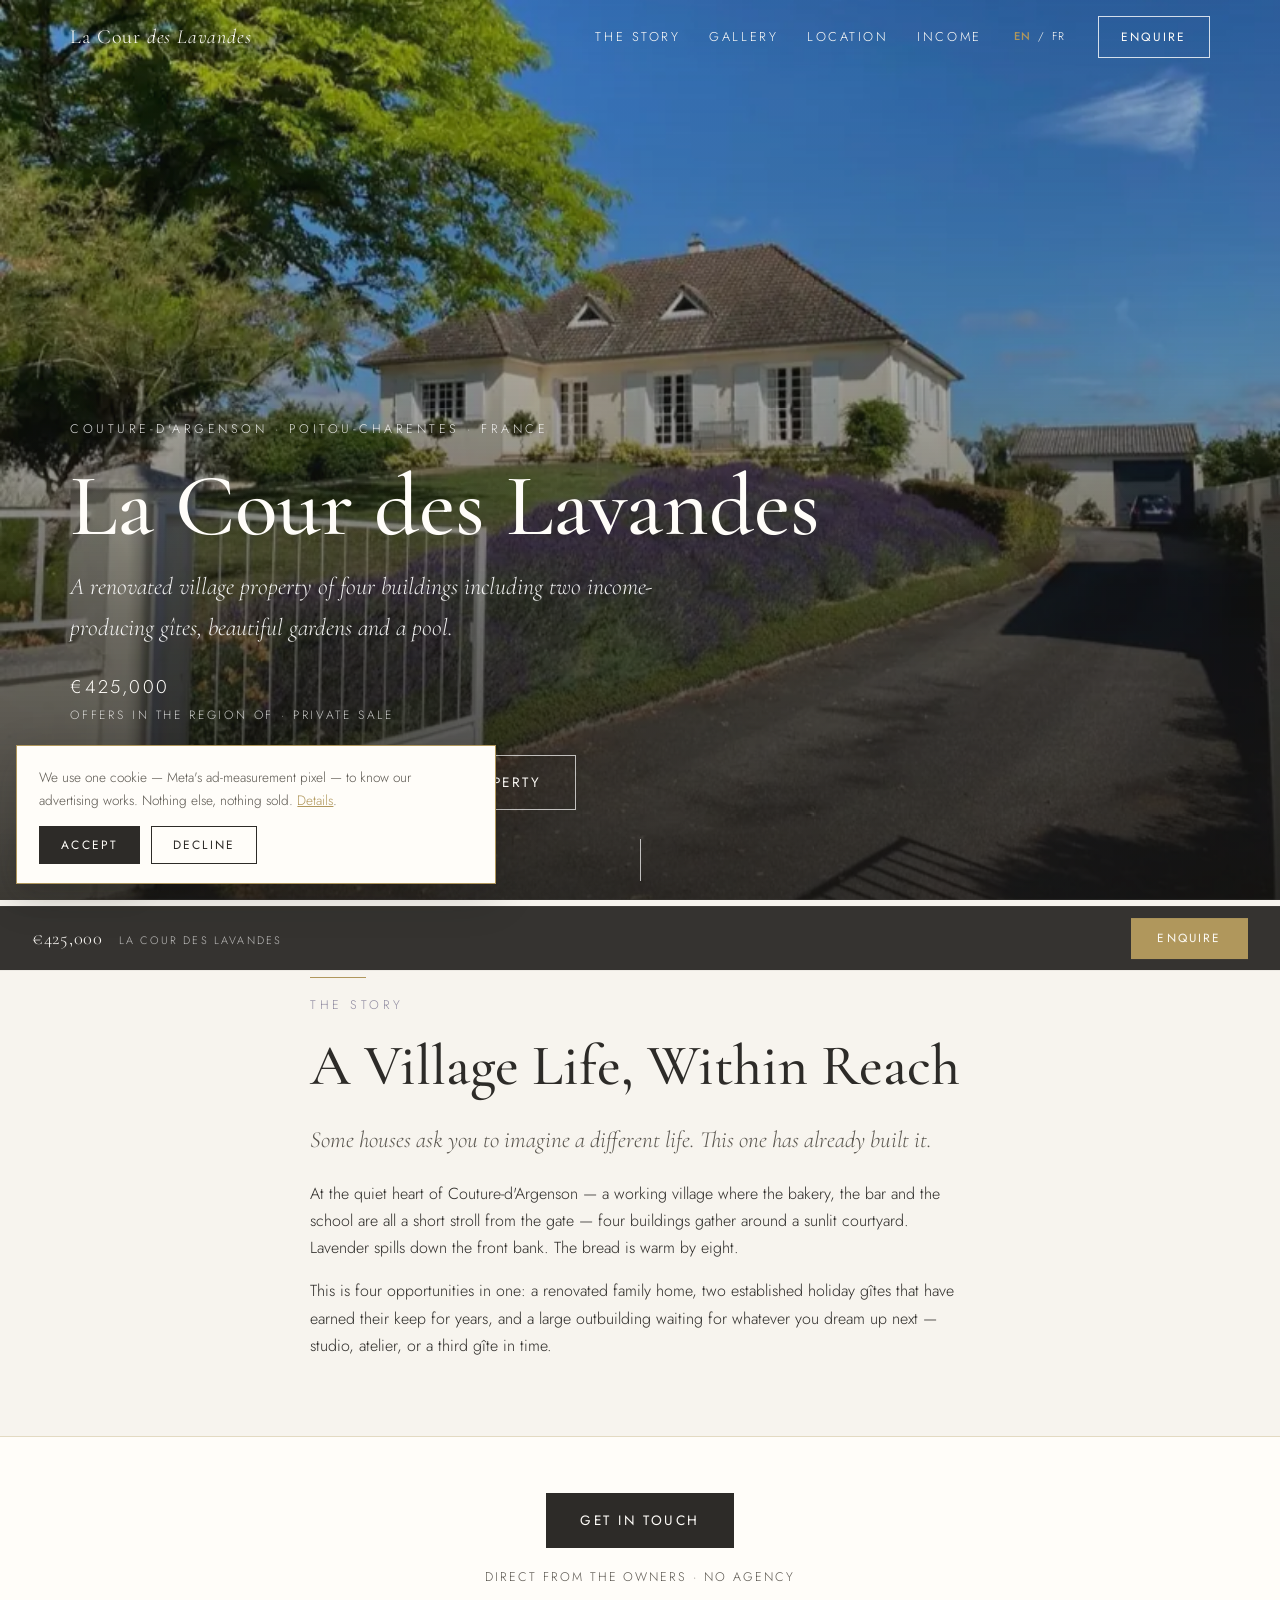
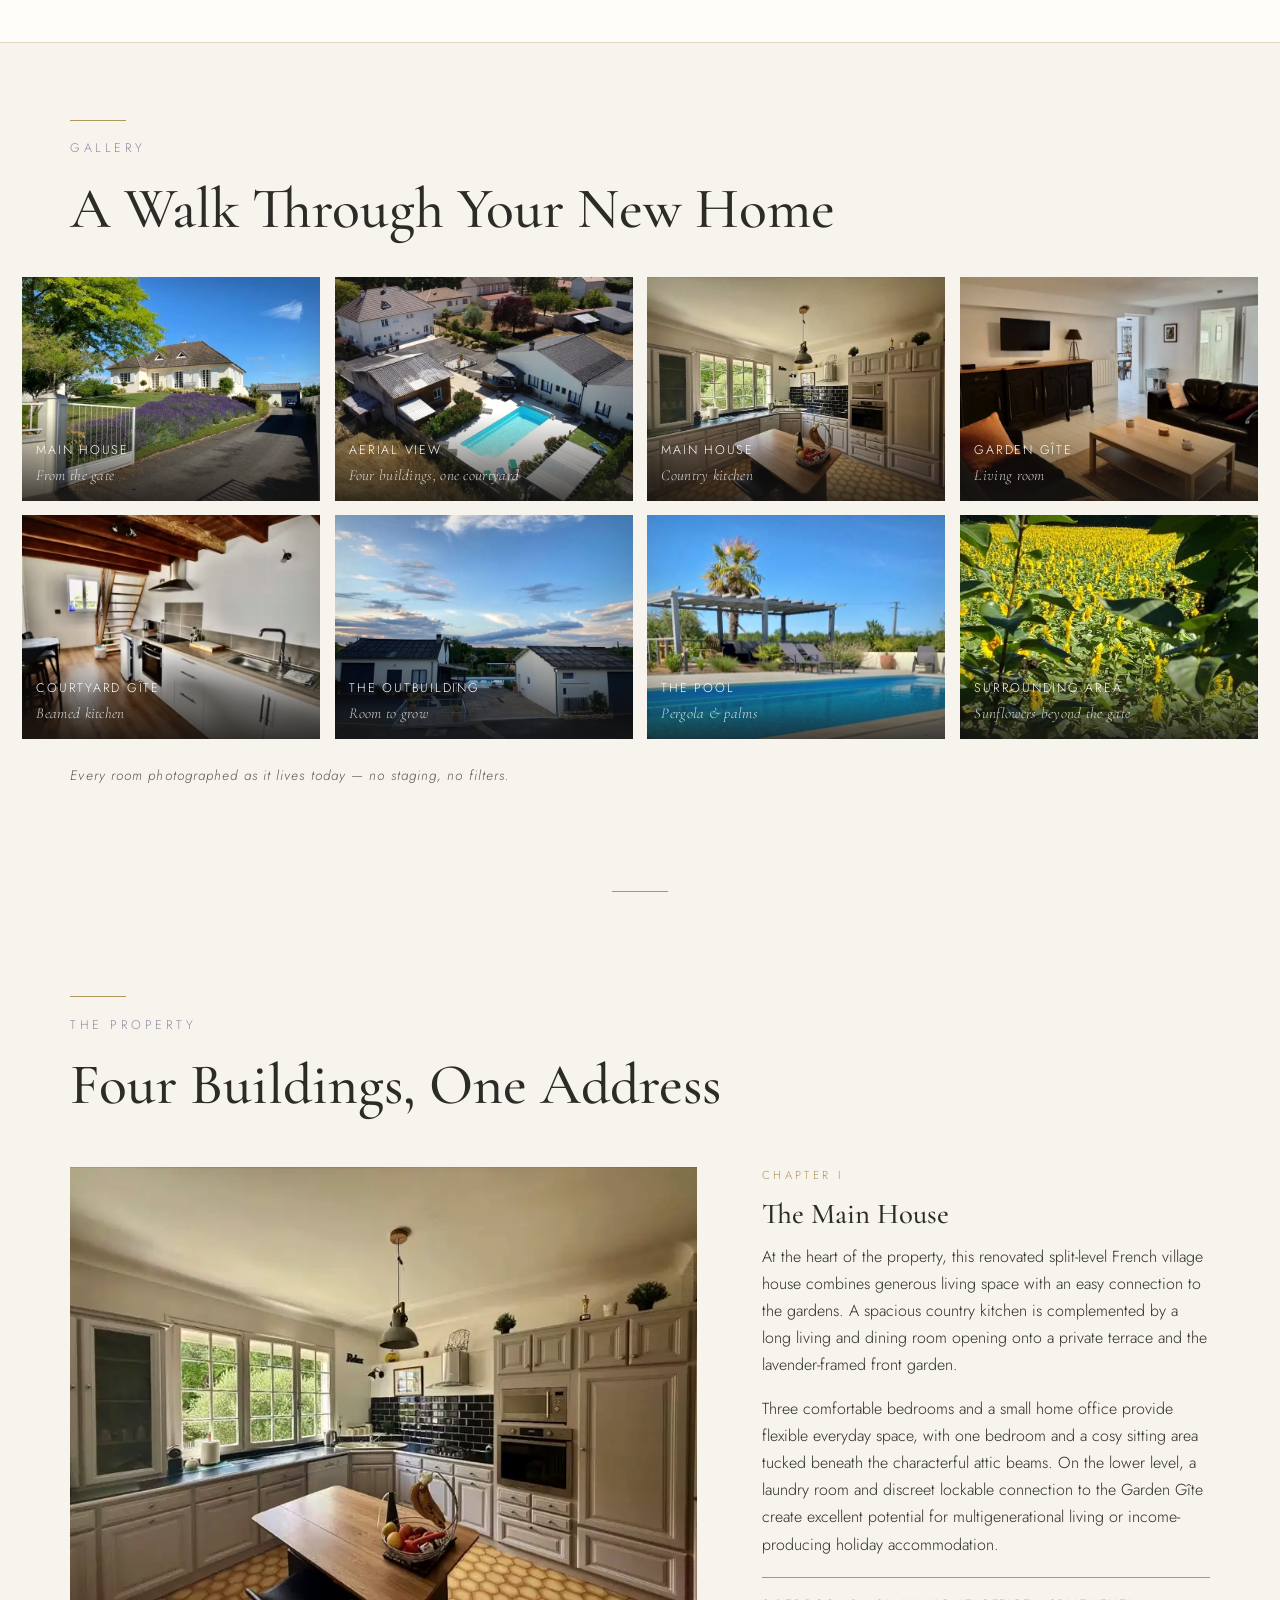
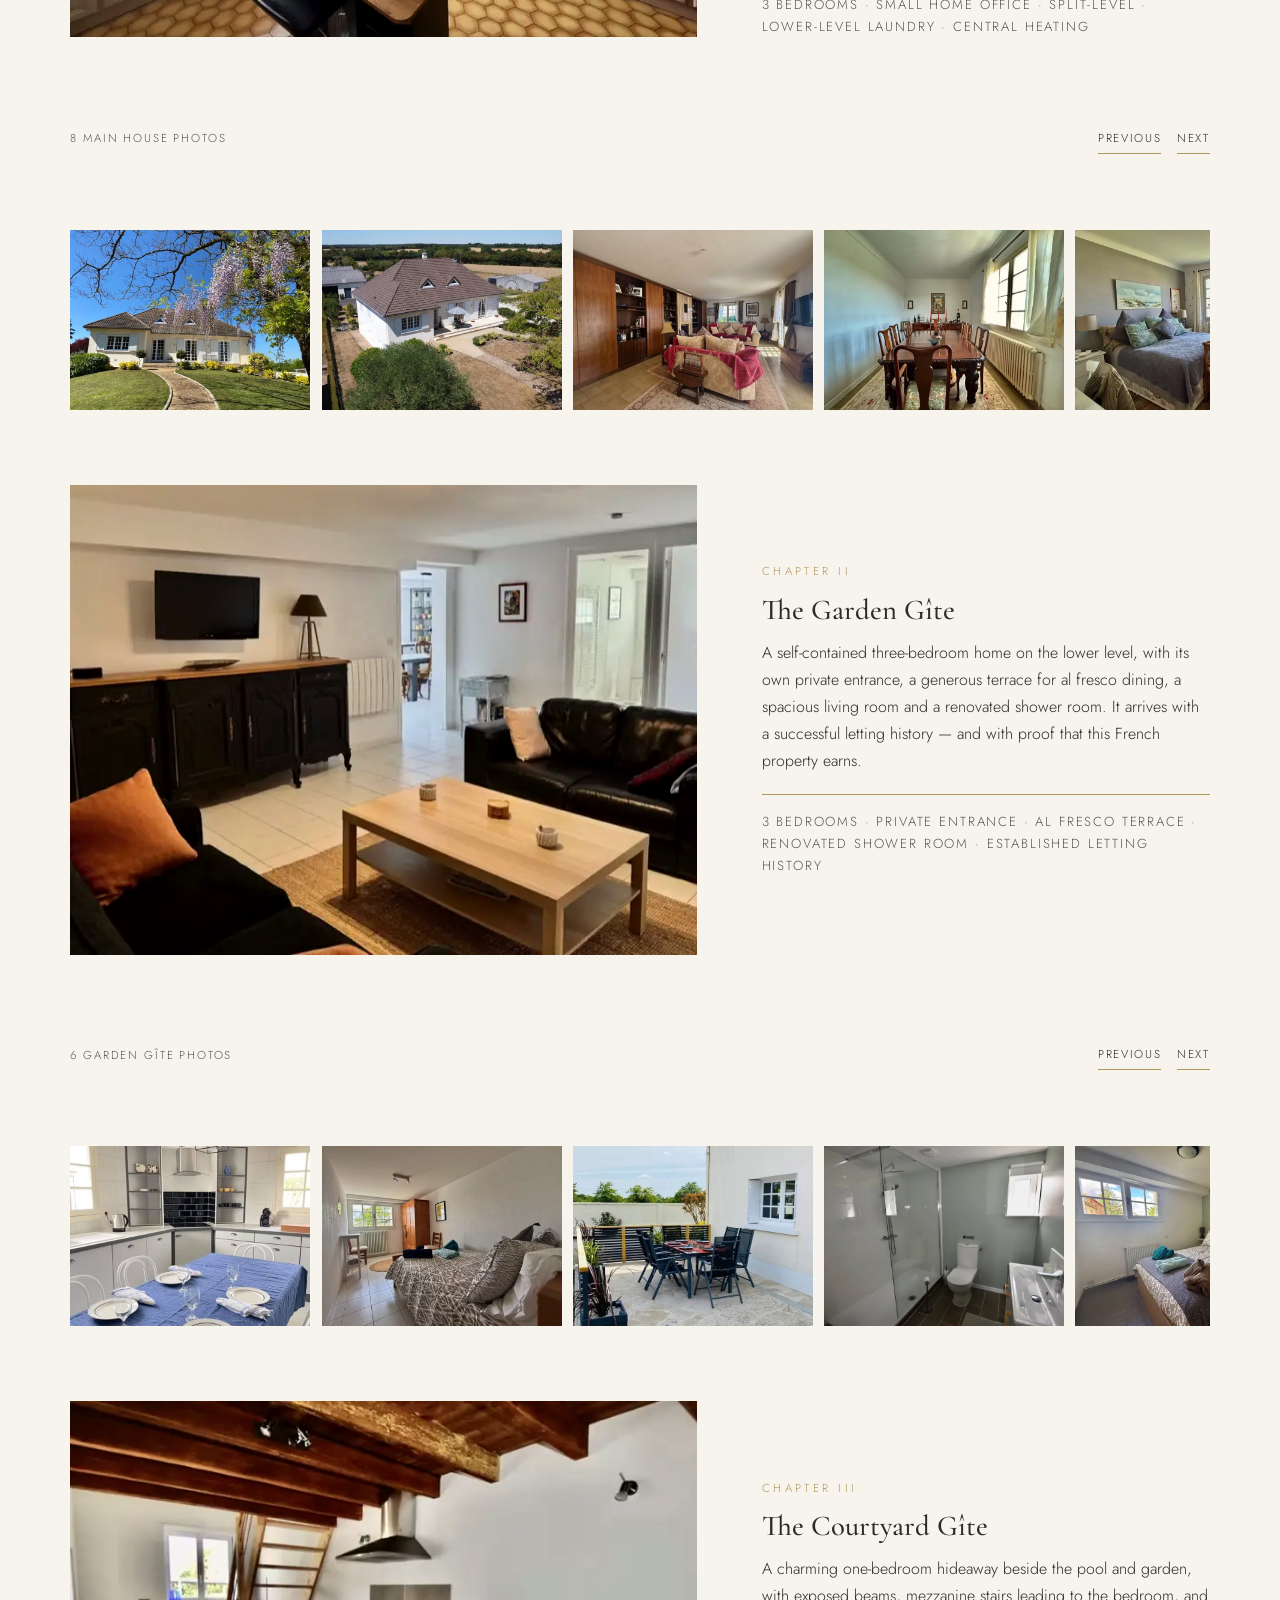
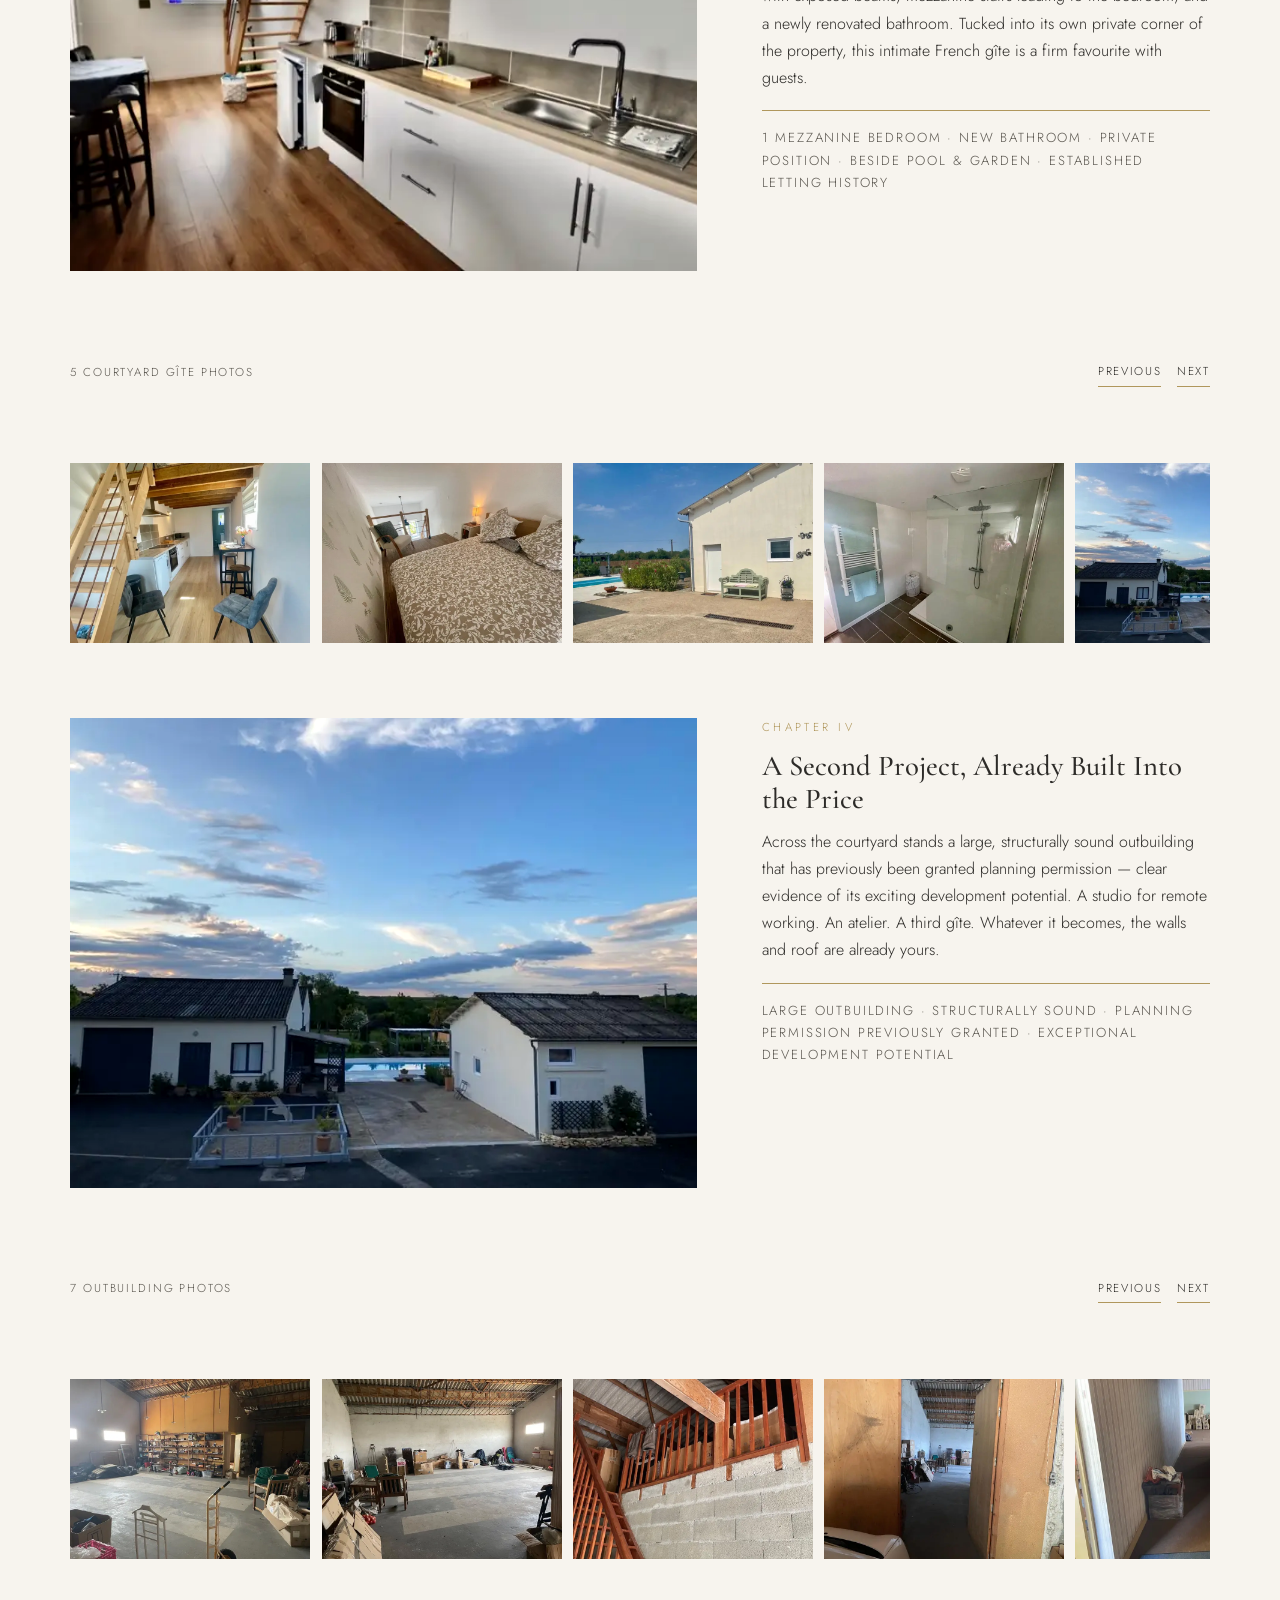
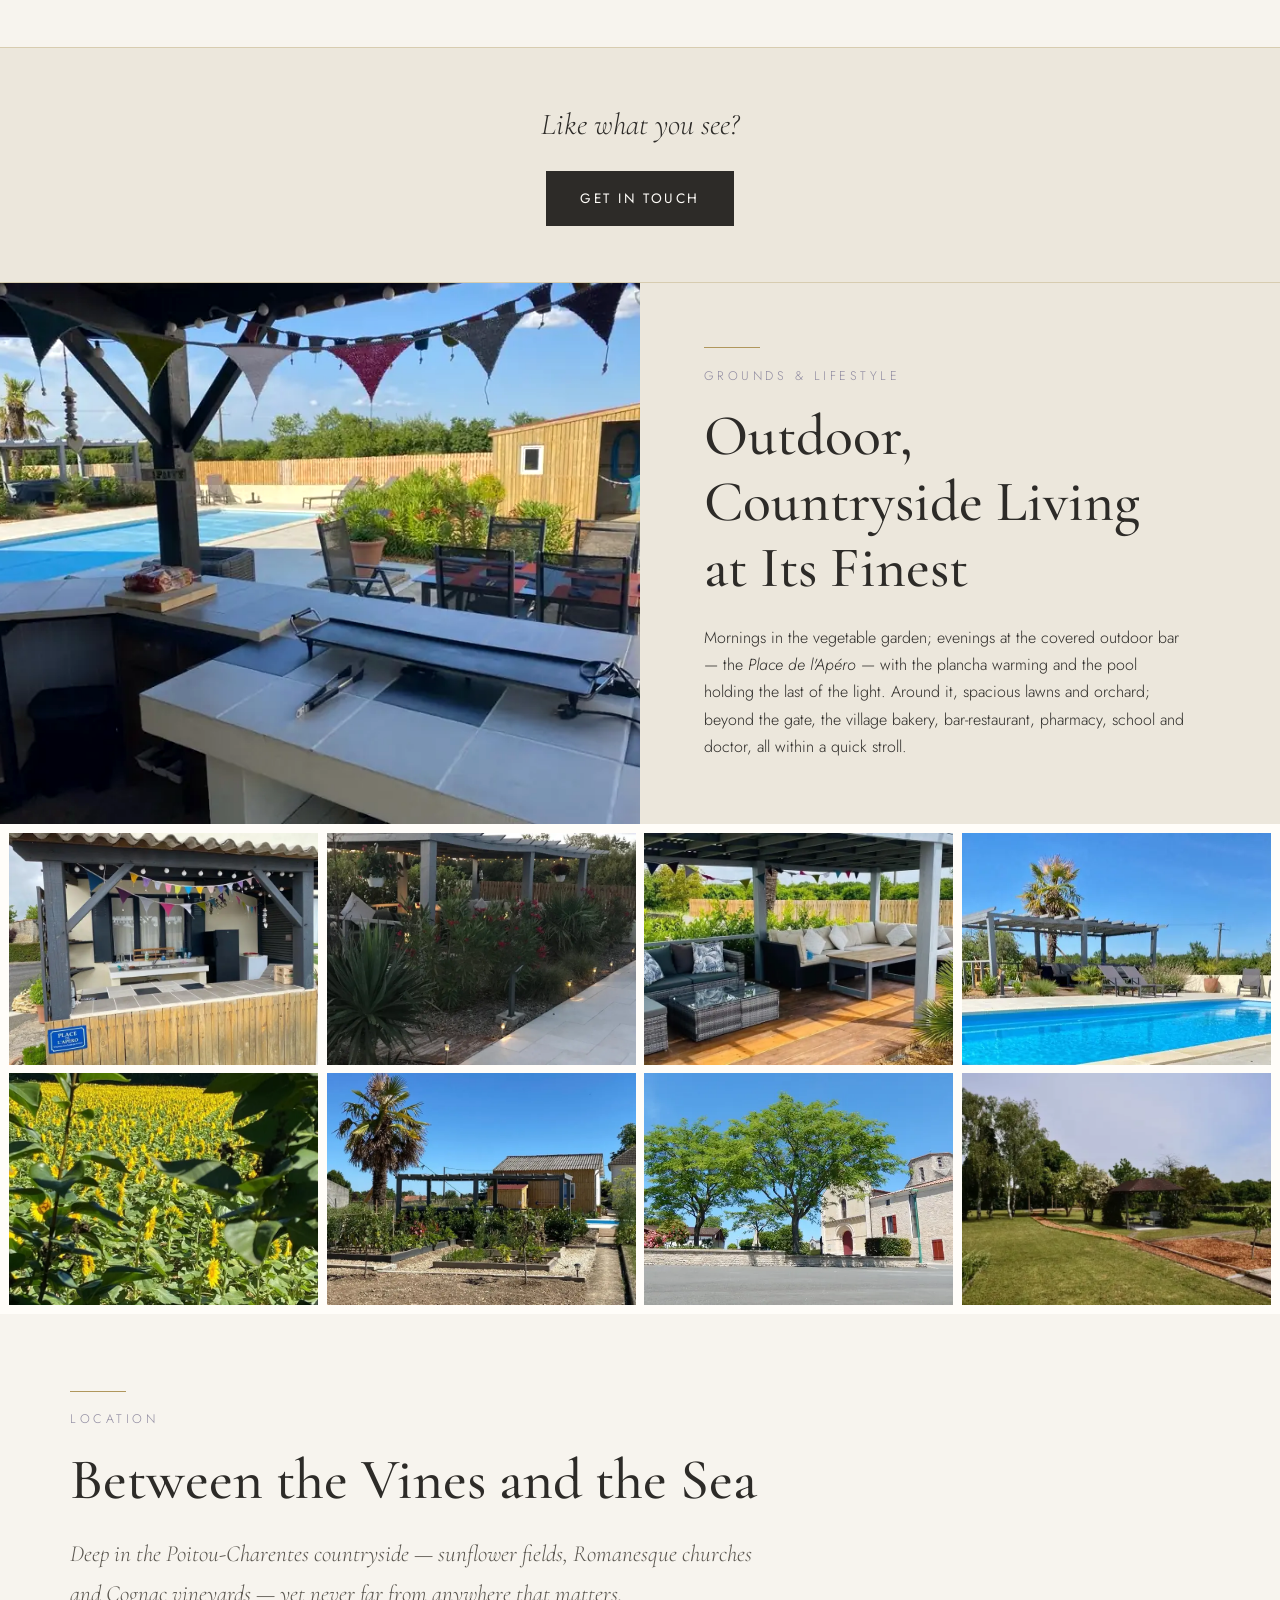
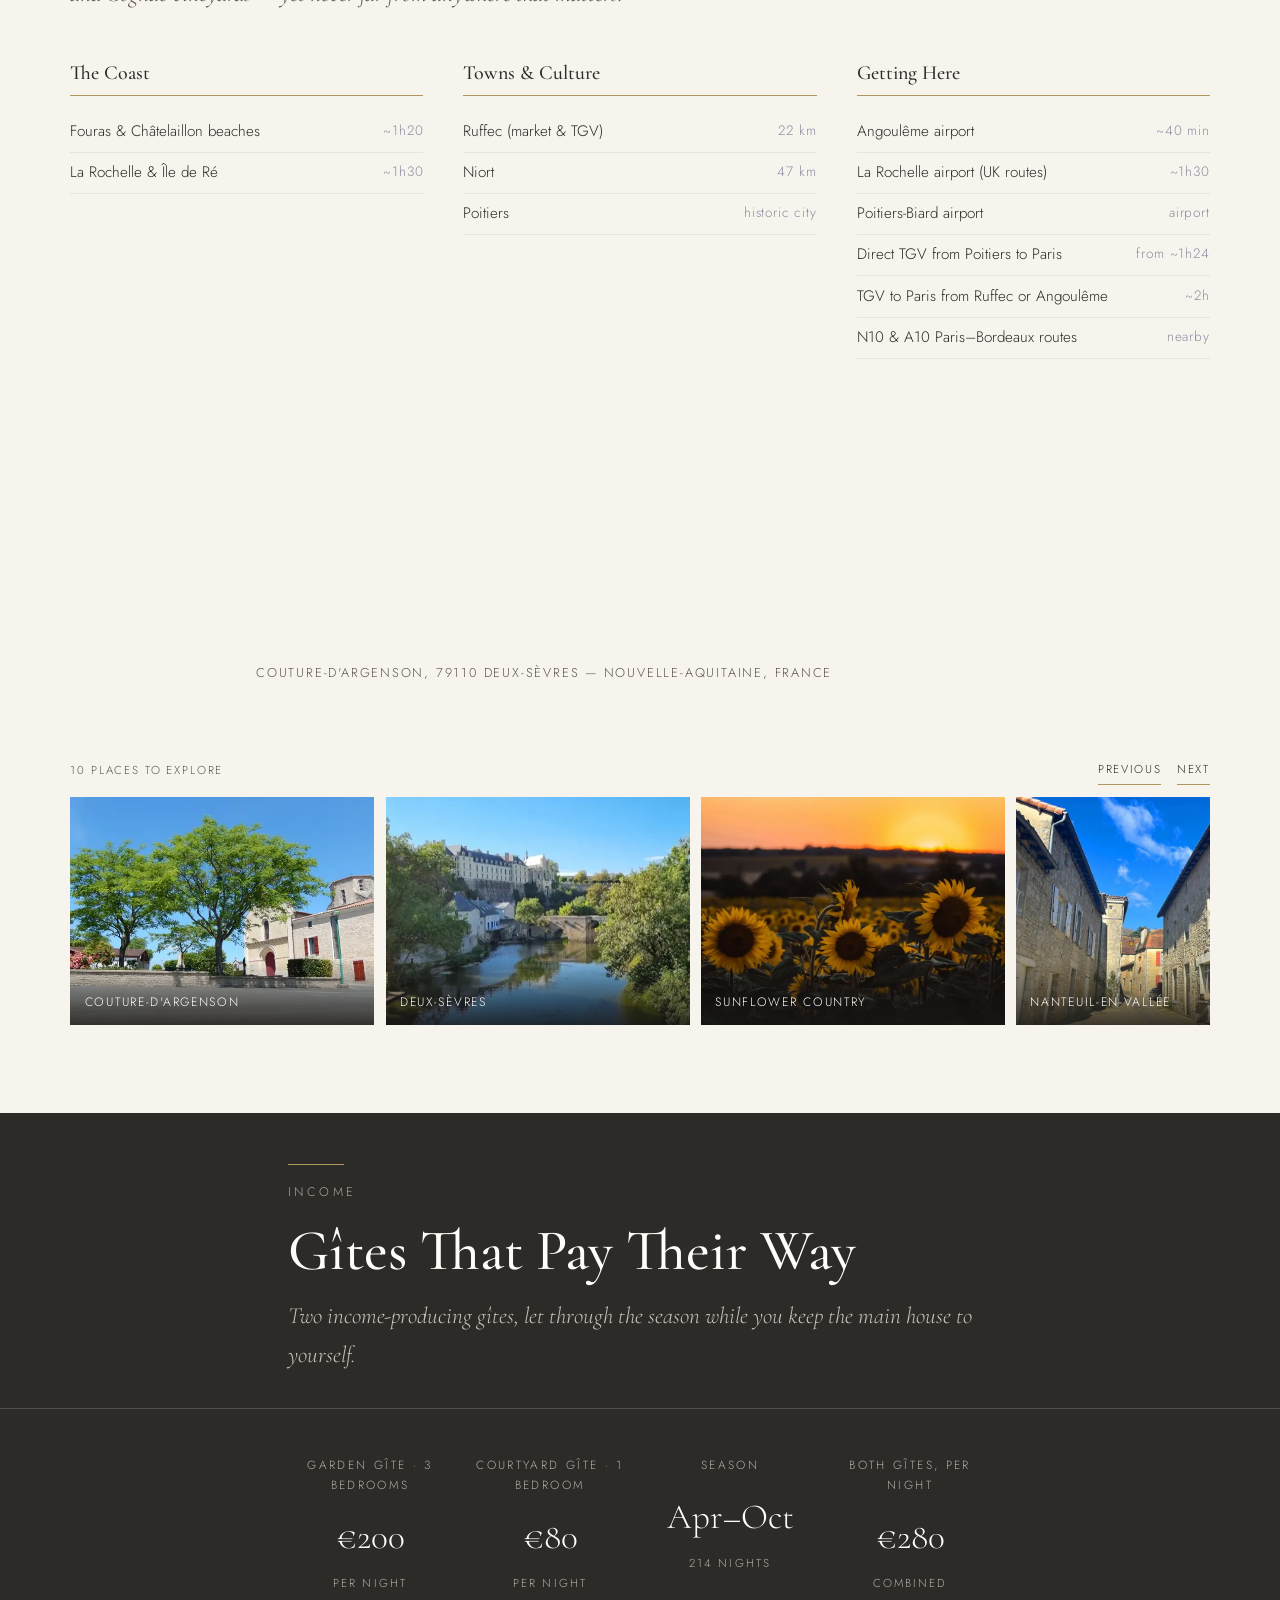
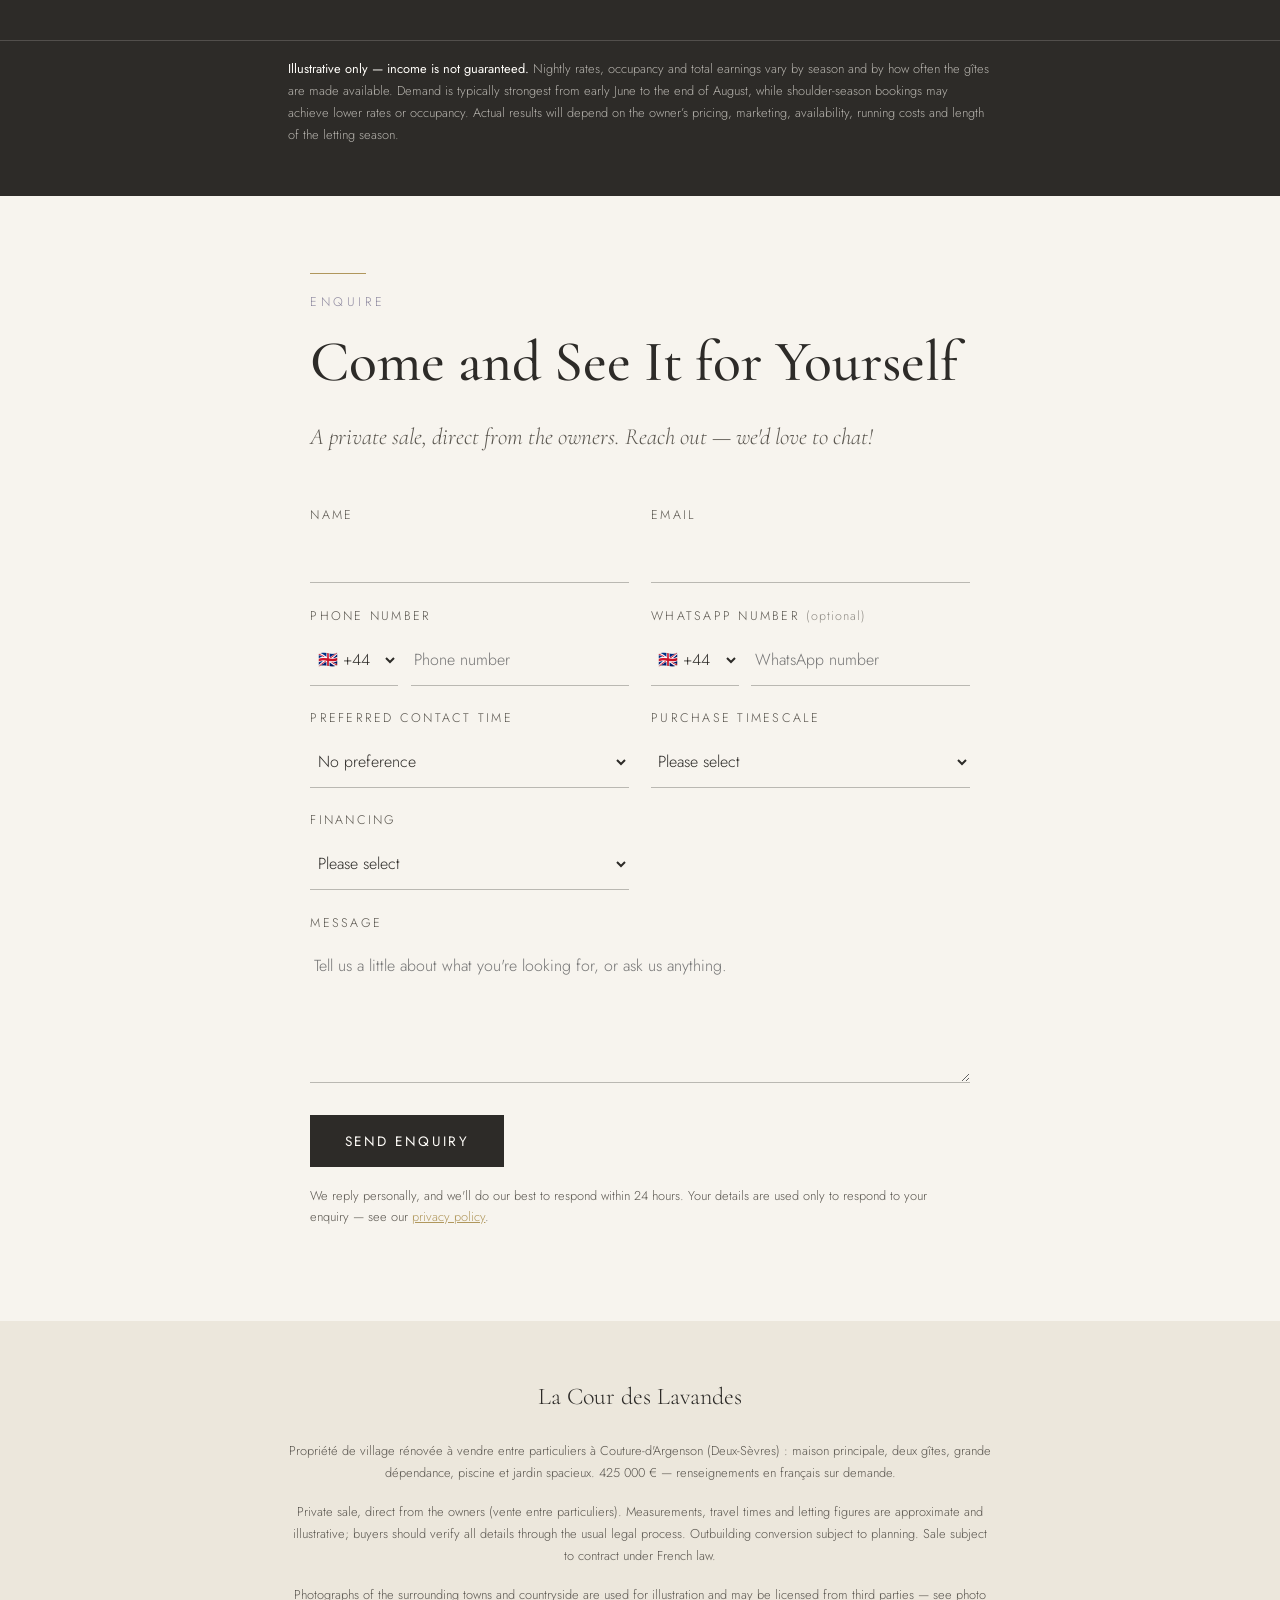
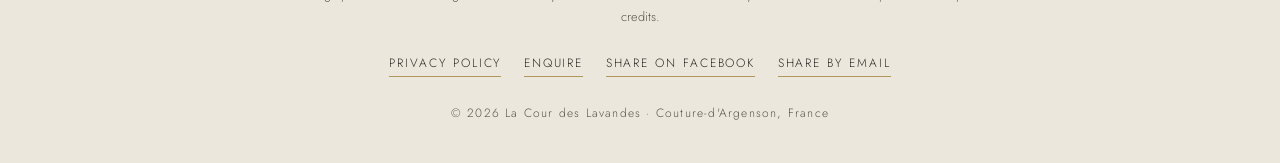
==== commit bde47033: "Update asking price to 425000 euros" ====
--- a/index.html
+++ b/index.html
@@ -5,9 +5,9 @@
   <meta name="viewport" content="width=device-width, initial-scale=1.0">
 
   <!-- Primary SEO -->
-  <title>French Village Property for Sale — 9-Bed Gîte Complex, Pool &amp; Income Potential | Couture-d'Argenson, Poitou-Charentes</title>
-  <meta name="description" content="A renovated French village property for sale in Couture-d'Argenson, Deux-Sèvres: main house, two income-producing gîtes, large outbuilding, pool and 3,200m² of gardens. €475,000, private sale. A second home in Nouvelle-Aquitaine that pays for itself.">
-  <meta name="description" lang="fr" content="Propriété de village rénovée à vendre à Couture-d'Argenson (79) : maison principale, deux gîtes avec revenus locatifs, grande dépendance, piscine et 3 200 m² de jardins. 475 000 €, vente entre particuliers.">
+  <title>French Village Property for Sale — 7-Bed Gîte Complex, Pool &amp; Income Potential | Couture-d'Argenson, Poitou-Charentes</title>
+  <meta name="description" content="A renovated French village property for sale in Couture-d'Argenson, Deux-Sèvres: main house, two income-producing gîtes, large outbuilding, pool and 3,200m² of gardens. €425,000, private sale. A second home in Nouvelle-Aquitaine that pays for itself.">
+  <meta name="description" lang="fr" content="Propriété de village rénovée à vendre à Couture-d'Argenson (79) : maison principale, deux gîtes avec revenus locatifs, grande dépendance, piscine et 3 200 m² de jardins. 425 000 €, vente entre particuliers.">
   <link rel="canonical" href="https://lacourdeslavandes.com/">
   <link rel="alternate" hreflang="en" href="https://lacourdeslavandes.com/">
   <link rel="alternate" hreflang="fr" href="https://lacourdeslavandes.com/fr/">
@@ -18,7 +18,7 @@
   <meta property="og:type" content="website">
   <meta property="og:site_name" content="La Cour des Lavandes">
   <meta property="og:title" content="A French Village Property With Two Gîtes, a Pool — and Room to Grow">
-  <meta property="og:description" content="Four buildings, nine bedrooms, beautiful gardens and two income-producing gîtes, an hour from the Atlantic coast. €475,000, private sale.">
+  <meta property="og:description" content="Four buildings, seven bedrooms, beautiful gardens and two income-producing gîtes, an hour from the Atlantic coast. €425,000, private sale.">
   <meta property="og:image" content="https://lacourdeslavandes.com/images/hero-house-lavender-800.jpg">
   <meta property="og:image:width" content="800">
   <meta property="og:image:height" content="600">
@@ -29,7 +29,7 @@
   <!-- Twitter Card -->
   <meta name="twitter:card" content="summary_large_image">
   <meta name="twitter:title" content="A French Village Property With Two Gîtes, a Pool — and Room to Grow">
-  <meta name="twitter:description" content="Four buildings, nine bedrooms, beautiful gardens and two income-producing gîtes, an hour from the Atlantic coast. €475,000, private sale.">
+  <meta name="twitter:description" content="Four buildings, seven bedrooms, beautiful gardens and two income-producing gîtes, an hour from the Atlantic coast. €425,000, private sale.">
   <meta name="twitter:image" content="https://lacourdeslavandes.com/images/hero-house-lavender-800.jpg">
 
   <!-- Fonts: preconnect + swap to avoid render blocking -->
@@ -63,7 +63,7 @@
         "about": {
           "@type": "Residence",
           "name": "La Cour des Lavandes",
-          "numberOfRooms": 9,
+          "numberOfBedrooms": 7,
           "floorSize": { "@type": "QuantitativeValue", "value": 280, "unitCode": "MTK" },
           "lotSize": { "@type": "QuantitativeValue", "value": 3200, "unitCode": "MTK" },
           "amenityFeature": [
@@ -88,7 +88,7 @@
         "image": "https://lacourdeslavandes.com/images/hero-house-lavender-800.jpg",
         "offers": {
           "@type": "Offer",
-          "price": "475000",
+          "price": "425000",
           "priceCurrency": "EUR",
           "availability": "https://schema.org/InStock",
           "url": "https://lacourdeslavandes.com/",
@@ -123,7 +123,7 @@
 
   <!-- Sticky mini price / CTA bar -->
   <div class="pricebar" id="pricebar" aria-hidden="true">
-    <p class="pricebar-price">€475,000 <span>La Cour des Lavandes</span></p>
+    <p class="pricebar-price">€425,000 <span>La Cour des Lavandes</span></p>
     <a class="btn btn-solid" href="#enquire">Enquire</a>
   </div>
 
@@ -143,7 +143,7 @@
       <p class="eyebrow">Couture-d'Argenson · Poitou-Charentes · France</p>
       <h1>La Cour des Lavandes</h1>
       <p class="hero-hook">A renovated village property of four buildings including two income-producing gîtes, beautiful gardens and a pool.</p>
-      <p class="hero-price">€475,000 <span>offers in region of · private sale</span></p>
+      <p class="hero-price">€425,000 <span>offers in the region of · private sale</span></p>
       <div class="hero-ctas">
         <a class="btn btn-solid" href="#enquire">Make an Enquiry</a>
         <a class="btn btn-ghost" href="#gallery">Explore the Property</a>
@@ -552,7 +552,7 @@
   <footer class="footer">
     <div class="footer-inner">
       <p class="footer-brand">La Cour des Lavandes</p>
-      <p class="footer-fr" lang="fr">Propriété de village rénovée à vendre entre particuliers à Couture-d'Argenson (Deux-Sèvres) : maison principale, deux gîtes, grande dépendance, piscine et jardin spacieux. 475 000 € — renseignements en français sur demande.</p>
+      <p class="footer-fr" lang="fr">Propriété de village rénovée à vendre entre particuliers à Couture-d'Argenson (Deux-Sèvres) : maison principale, deux gîtes, grande dépendance, piscine et jardin spacieux. 425 000 € — renseignements en français sur demande.</p>
       <p class="footer-legal">Private sale, direct from the owners (vente entre particuliers). Measurements, travel times and letting figures are approximate and illustrative; buyers should verify all details through the usual legal process. Outbuilding conversion subject to planning. Sale subject to contract under French law.</p>
       <p class="footer-legal">Photographs of the surrounding towns and countryside are used for illustration and may be licensed from third parties — see photo credits.<!-- TODO: replace with real credits/attribution before launch --></p>
       <div class="footer-links">
